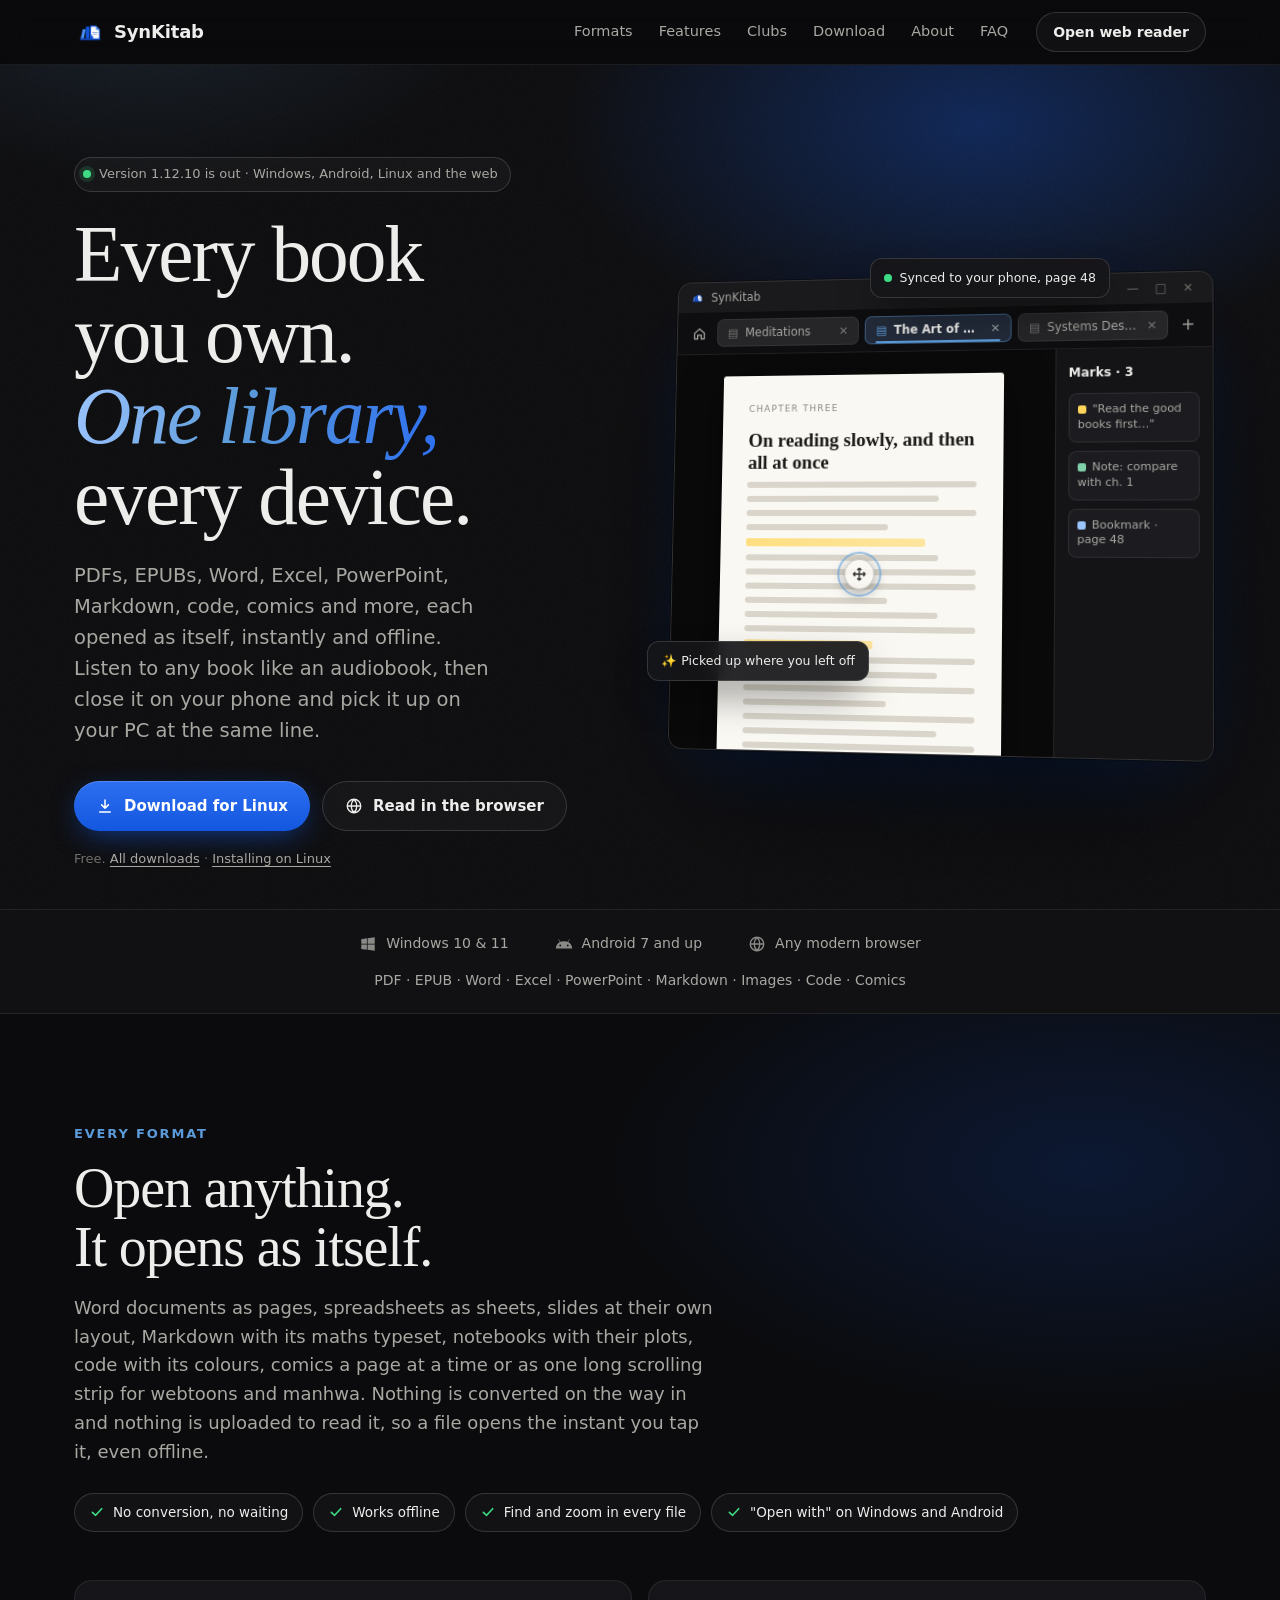
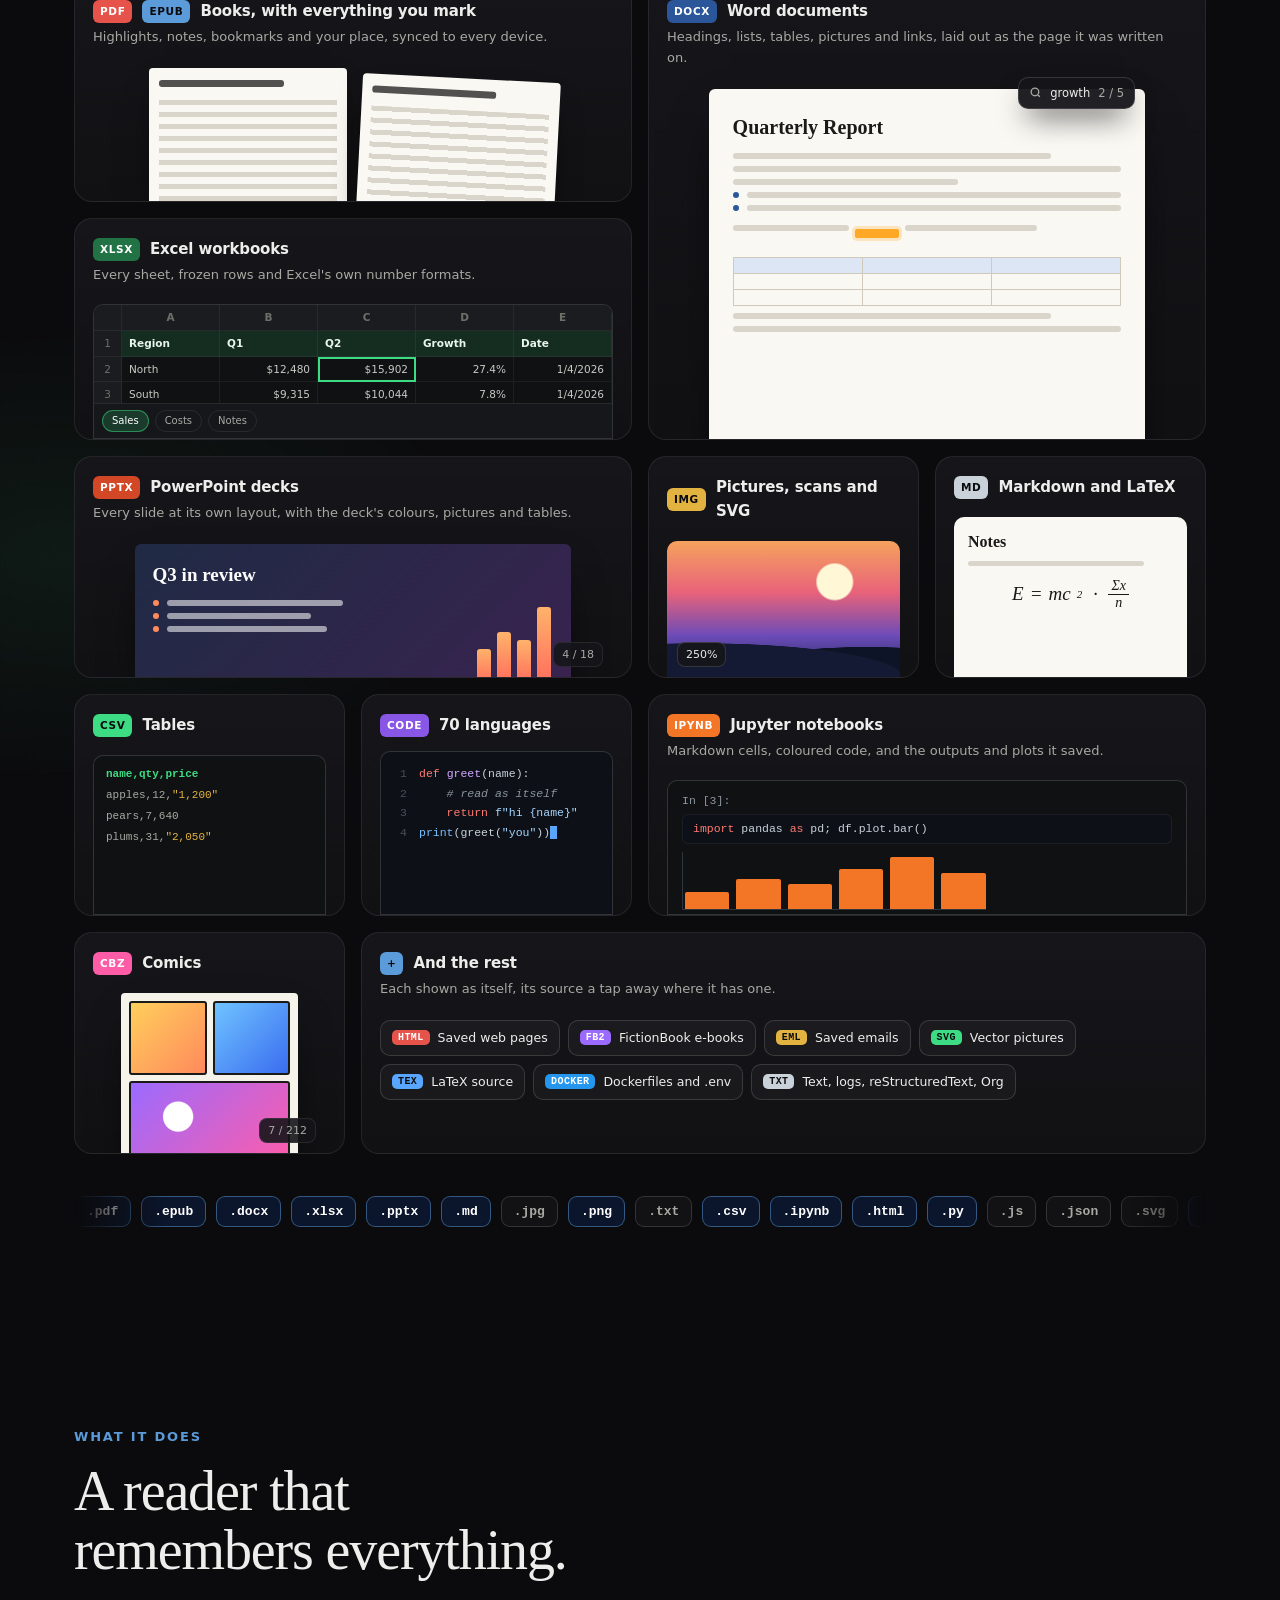
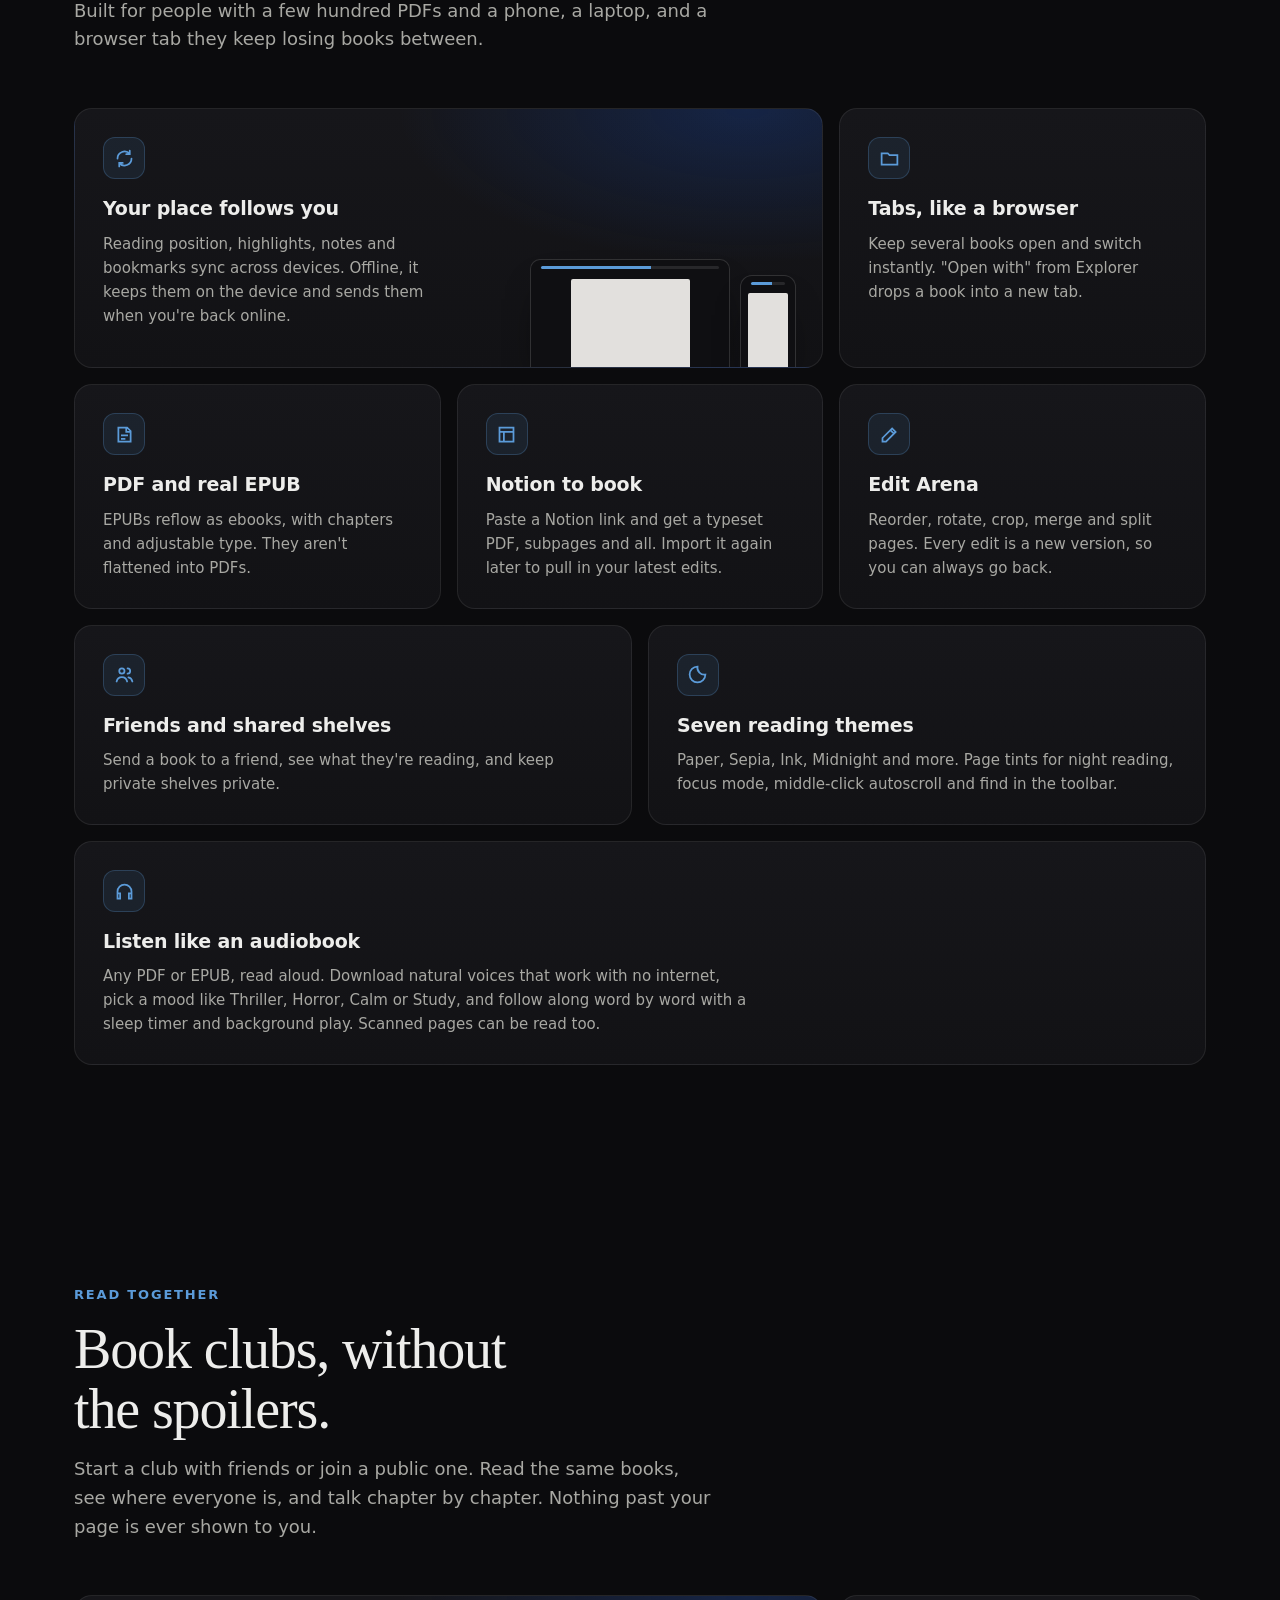
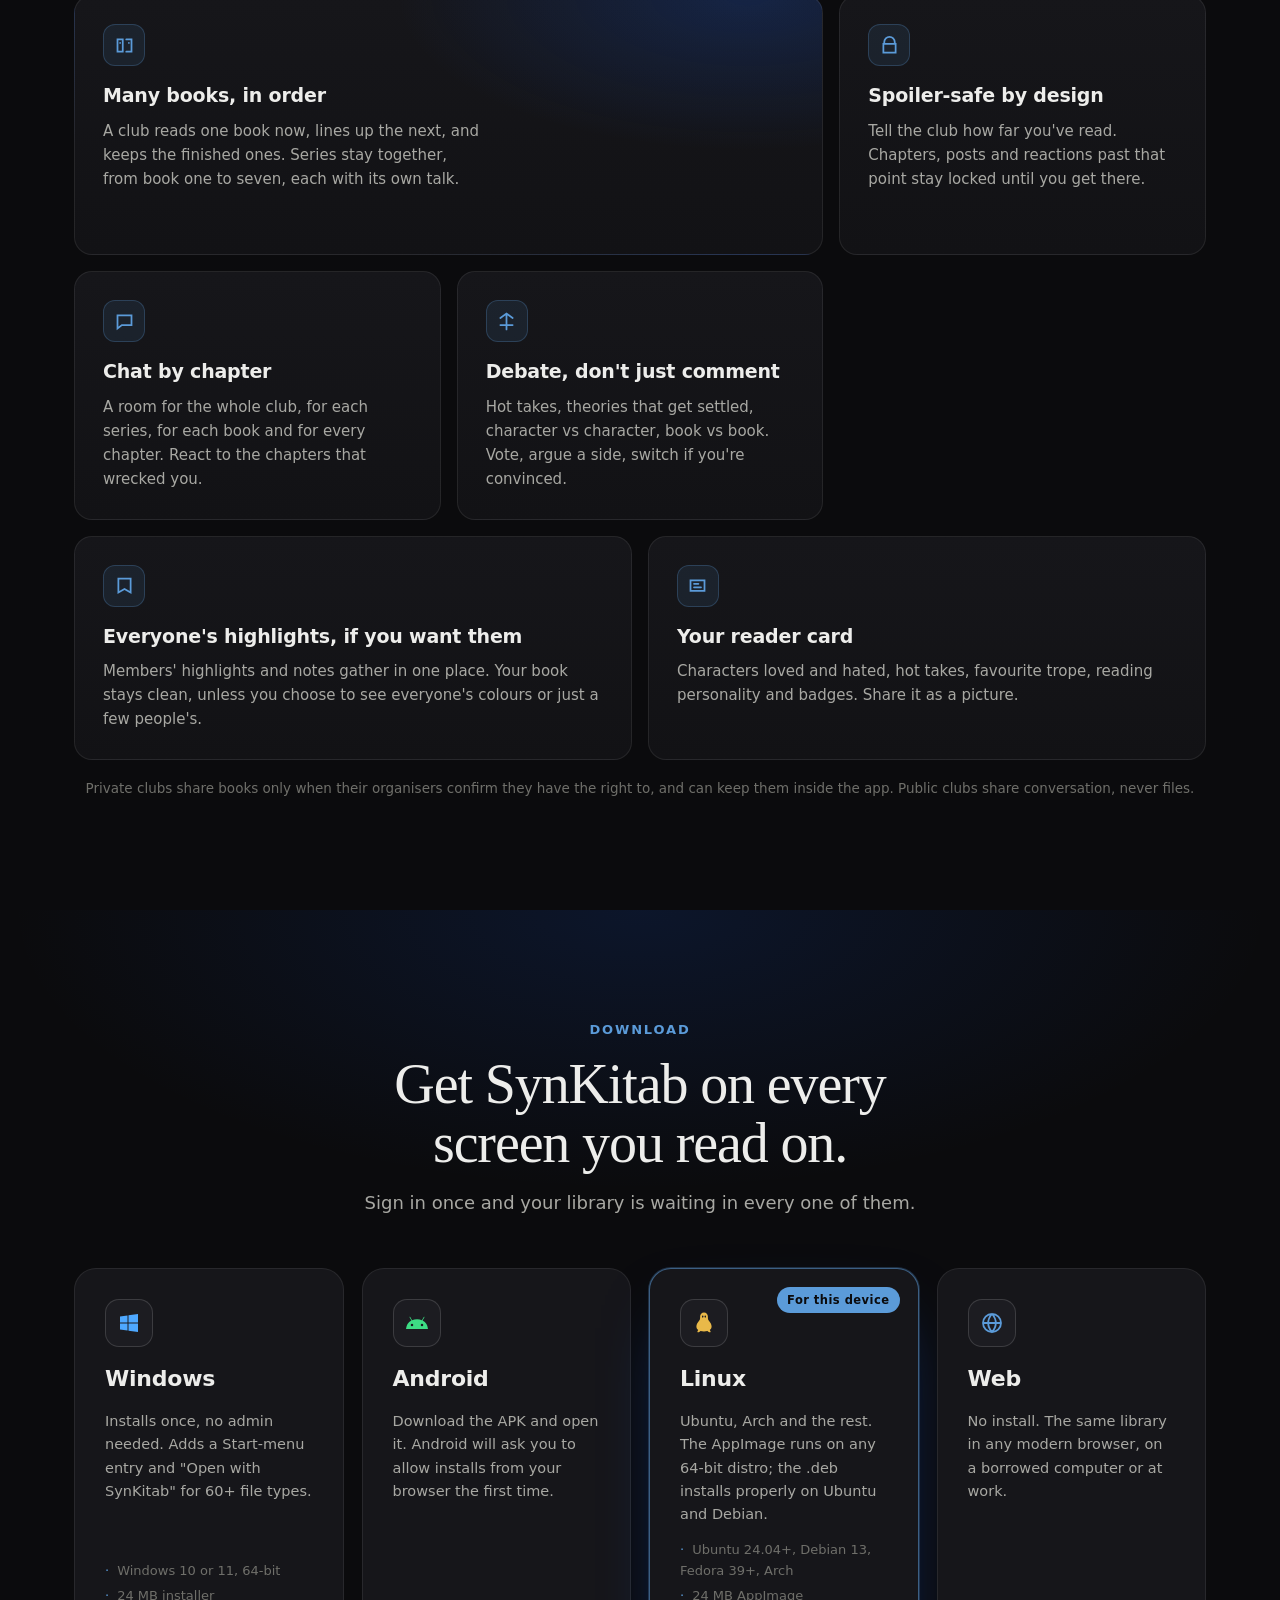
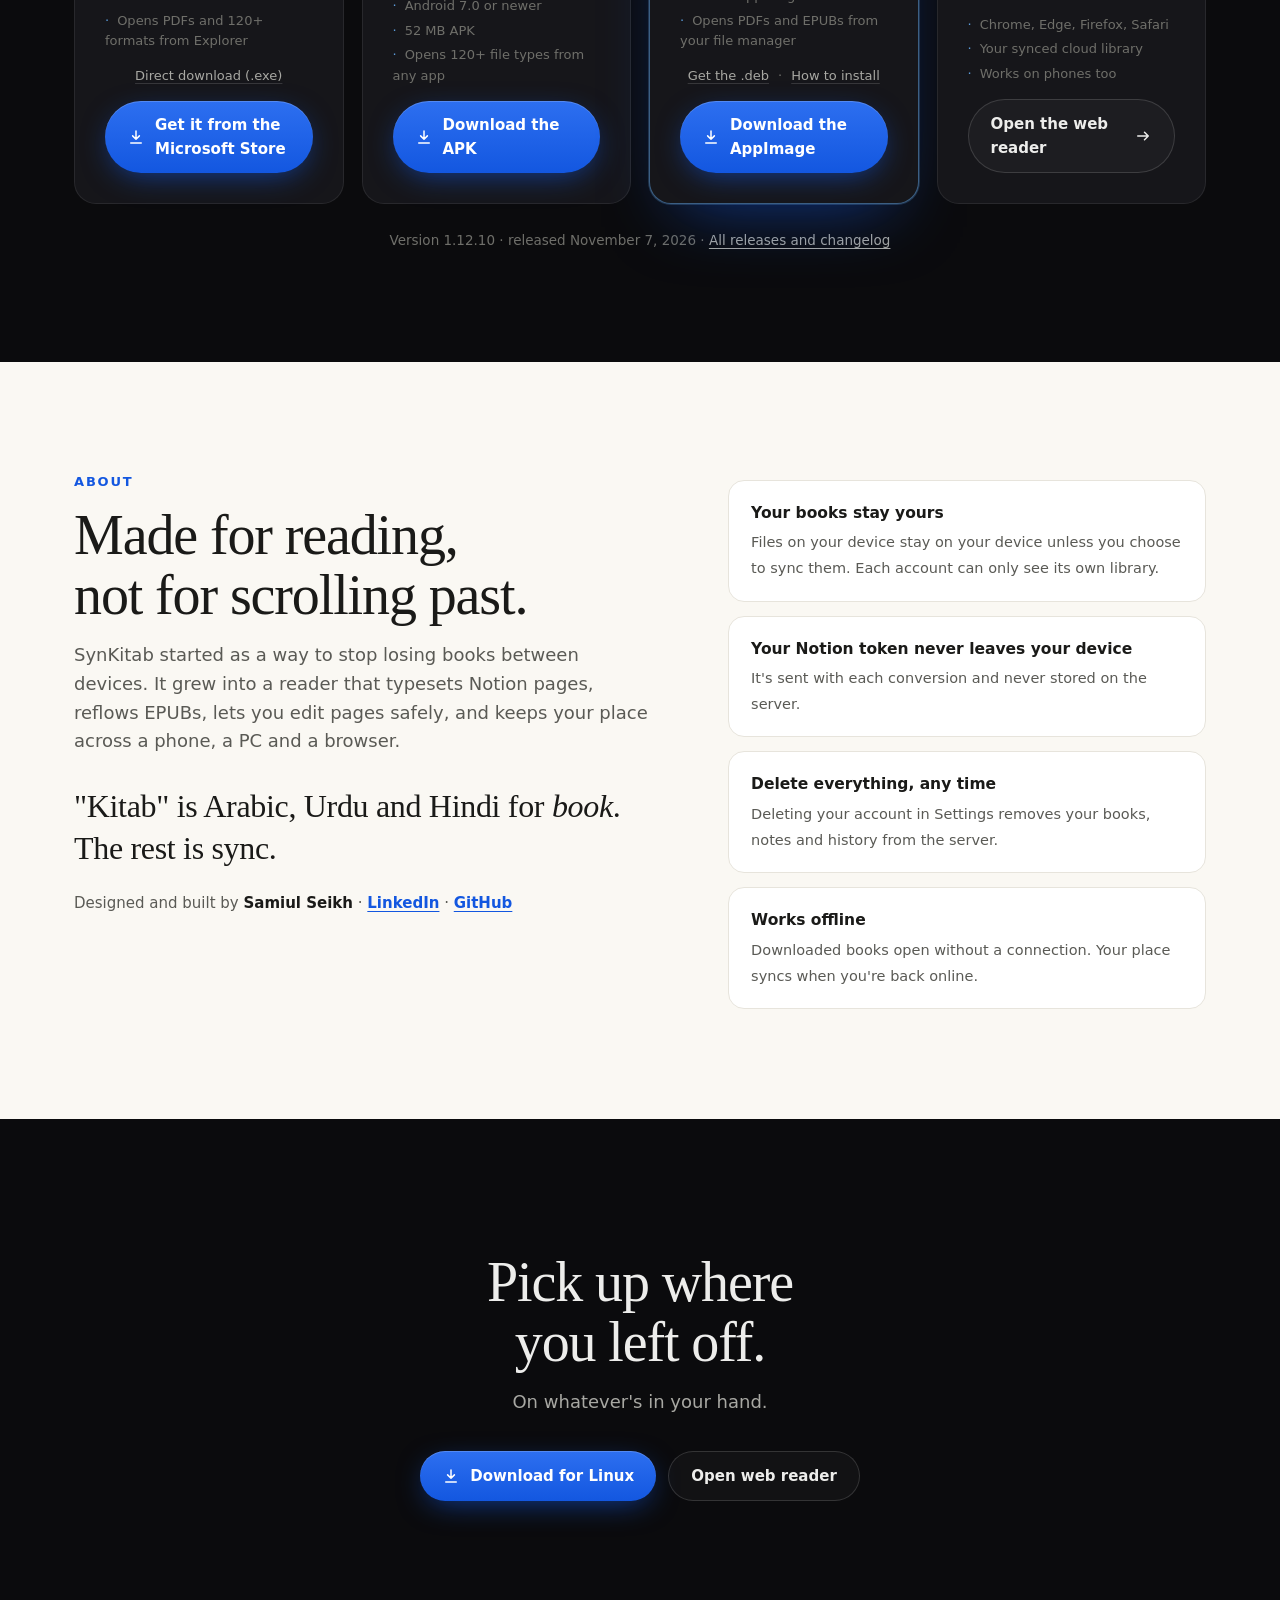
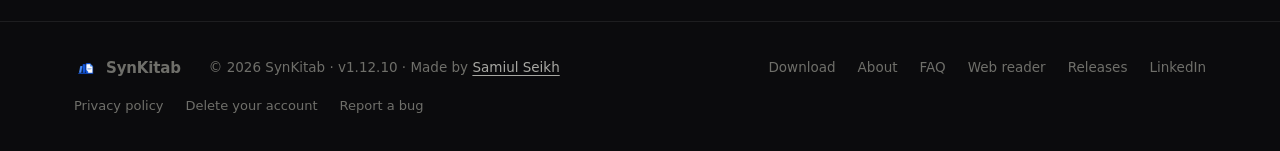
==== index.html @ d8cc3cdd "SynKitab 1.12.10" ====
<!doctype html>
<html lang="en">
<head>
<meta charset="utf-8">
<meta name="viewport" content="width=device-width, initial-scale=1">
<title>SynKitab: your library, typeset and synced</title>
<meta name="description" content="Open PDFs, EPUBs, Word, Excel, PowerPoint, Markdown, notebooks, code, images and comics on Windows, Android, Linux and the web. Every file opens as itself, instantly and offline. Listen to them like an audiobook. Your place, highlights and notes follow you to every device.">
<meta name="theme-color" content="#0b0b0d">
<meta property="og:title" content="SynKitab">
<meta property="og:description" content="Your library, typeset and synced. Windows, Android, Linux and the web.">
<meta property="og:image" content="logo.png">
<link rel="icon" href="logo.png">
<link rel="stylesheet" href="/fonts/fonts.css">
<style>
:root{
  --bg:#0b0b0d; --bg2:#111114; --card:#16161a; --card2:#1c1c21;
  --line:rgba(255,255,255,.08); --line2:rgba(255,255,255,.14);
  --text:#ededeb; --muted:#a8a8a3; --faint:#6f6f6a;
  --accent:#5b9bd9; --brand:#1357e0; --paper:#faf8f3; --ink:#1a1a18;
  --r:18px; --maxw:1180px;
  --serif:"Fraunces",Georgia,serif; --sans:"Inter",system-ui,-apple-system,"Segoe UI",sans-serif;
}
*{box-sizing:border-box;margin:0;padding:0}
html{scroll-behavior:smooth}
body{background:var(--bg);color:var(--text);font-family:var(--sans);line-height:1.6;-webkit-font-smoothing:antialiased;overflow-x:hidden}
a{color:inherit;text-decoration:none}
img{display:block;max-width:100%}
.wrap{max-width:var(--maxw);margin:0 auto;padding:0 24px}
::selection{background:var(--accent);color:#0b0b0d}

/* ---------------------------------------------------------------- nav */
nav{position:sticky;top:0;z-index:50;backdrop-filter:saturate(160%) blur(14px);-webkit-backdrop-filter:saturate(160%) blur(14px);background:rgba(11,11,13,.72);border-bottom:1px solid var(--line)}
nav .wrap{display:flex;align-items:center;gap:28px;height:64px}
.brand{display:flex;align-items:center;gap:10px;font-weight:700;letter-spacing:-.01em;font-size:18px}
.brand img{width:30px;height:30px;border-radius:8px}
.links{display:flex;gap:26px;margin-left:auto;font-size:14.5px;color:var(--muted)}
.links a:hover{color:var(--text)}
.btn{display:inline-flex;align-items:center;gap:10px;border-radius:999px;font-weight:600;font-size:15px;padding:12px 22px;transition:transform .15s ease,background .2s ease,box-shadow .2s ease,border-color .2s}
.btn:hover{transform:translateY(-1px)}
.btn svg{width:18px;height:18px;flex:none}
.btn-primary{background:linear-gradient(180deg,#2d6ff0,var(--brand));color:#fff;box-shadow:0 8px 30px -8px rgba(19,87,224,.7),inset 0 1px 0 rgba(255,255,255,.18)}
.btn-primary:hover{box-shadow:0 12px 40px -8px rgba(19,87,224,.9),inset 0 1px 0 rgba(255,255,255,.22)}
.btn-ghost{border:1px solid var(--line2);color:var(--text);background:rgba(255,255,255,.03)}
.btn-ghost:hover{border-color:rgba(255,255,255,.28);background:rgba(255,255,255,.06)}
.btn-sm{padding:8px 16px;font-size:14px}

/* ---------------------------------------------------------------- hero */
.hero{position:relative;padding:92px 0 40px;overflow:hidden}
.glow{position:absolute;inset:-20% -10% auto;height:760px;pointer-events:none;
  background:radial-gradient(600px 340px at 72% 30%,rgba(19,87,224,.35),transparent 70%),
             radial-gradient(520px 300px at 18% 10%,rgba(91,155,217,.16),transparent 70%)}
.grain{position:absolute;inset:0;pointer-events:none;opacity:.05;background-image:url("data:image/svg+xml,%3Csvg xmlns='http://www.w3.org/2000/svg' width='160' height='160'%3E%3Cfilter id='n'%3E%3CfeTurbulence type='fractalNoise' baseFrequency='.9' numOctaves='3'/%3E%3C/filter%3E%3Crect width='100%25' height='100%25' filter='url(%23n)'/%3E%3C/svg%3E")}
.hero-grid{position:relative;display:grid;grid-template-columns:1.02fr 1fr;gap:56px;align-items:center}
.eyebrow{display:inline-flex;align-items:center;gap:8px;font-size:13px;color:var(--muted);border:1px solid var(--line2);border-radius:999px;padding:6px 12px 6px 8px;background:rgba(255,255,255,.03)}
.eyebrow .dot{width:8px;height:8px;border-radius:50%;background:#3ddc84;box-shadow:0 0 0 4px rgba(61,220,132,.15)}
h1{text-wrap:balance;font-family:var(--serif);font-weight:400;font-size:clamp(44px,6.2vw,84px);line-height:1.02;letter-spacing:-.025em;margin:22px 0 22px}
h1 em{font-style:italic;background:linear-gradient(100deg,#9cc4ff 0%,var(--accent) 45%,#2d6ff0 100%);-webkit-background-clip:text;background-clip:text;color:transparent}
.lede{font-size:clamp(17px,1.6vw,19.5px);color:var(--muted);max-width:34ch}
.ctas{display:flex;flex-wrap:wrap;gap:12px;margin-top:34px}
.meta{margin-top:18px;font-size:13px;color:var(--faint)}
.meta a{color:var(--muted);text-decoration:underline;text-underline-offset:3px}

/* ---------------------------------------------------------- app mockup */
.stage{position:relative;perspective:1600px}
.window{position:relative;border-radius:14px;background:#121214;border:1px solid var(--line2);
  box-shadow:0 50px 120px -30px rgba(0,0,0,.9),0 0 0 1px rgba(0,0,0,.4),0 30px 80px -40px rgba(19,87,224,.55);
  transform:rotateY(-9deg) rotateX(4deg);transform-origin:left center;overflow:hidden;animation:float 9s ease-in-out infinite}
@keyframes float{0%,100%{transform:rotateY(-9deg) rotateX(4deg) translateY(0)}50%{transform:rotateY(-7deg) rotateX(3deg) translateY(-8px)}}
.titlebar{display:flex;align-items:center;gap:8px;height:30px;padding:0 12px;background:#1a1a1d;font-size:11.5px;color:var(--muted)}
.titlebar img{width:14px;height:14px;border-radius:3px}
.titlebar .ctl{margin-left:auto;display:flex;gap:14px;color:var(--faint);letter-spacing:6px}
.tabs{display:flex;align-items:center;gap:6px;padding:7px 10px;background:#0e0e10;border-bottom:1px solid var(--line)}
.tabs .home{width:26px;height:26px;display:grid;place-items:center;color:var(--muted)}
.tab{display:flex;align-items:center;gap:7px;height:28px;padding:0 10px;min-width:0;width:150px;border-radius:7px;background:#262629;border:1px solid rgba(255,255,255,.07);font-size:11.5px;color:var(--muted);white-space:nowrap}
.tab span{overflow:hidden;text-overflow:ellipsis;flex:1}
.tab.on{position:relative;background:#232b3a;border-color:rgba(91,155,217,.45);color:var(--text);font-weight:600}
.tab.on::after{content:"";position:absolute;left:10px;right:10px;bottom:0;height:2px;border-radius:1px;background:var(--accent)}
.tab i{font-style:normal;opacity:.6}
.tabs .plus{color:var(--muted);font-size:16px;padding:0 6px}
.view{position:relative;display:grid;grid-template-columns:1fr 150px;height:392px;background:#0a0a0b}
.page-wrap{position:relative;overflow:hidden;display:flex;justify-content:center;padding-top:22px}
.page{width:74%;background:var(--paper);color:var(--ink);border-radius:3px;padding:26px 26px 0;height:600px;
  box-shadow:0 10px 40px rgba(0,0,0,.5);animation:scroll 14s linear infinite}
@keyframes scroll{0%{transform:translateY(0)}100%{transform:translateY(-230px)}}
.page h4{font-family:var(--serif);font-weight:600;font-size:19px;line-height:1.15;margin-bottom:6px}
.page .by{font-size:9px;letter-spacing:.14em;text-transform:uppercase;color:#8a877e;margin-bottom:14px}
.l{height:6px;border-radius:3px;background:#d9d5ca;margin:8px 0}
.l.s{width:62%}.l.m{width:84%}
.hl{background:linear-gradient(90deg,rgba(255,214,90,.75),rgba(255,214,90,.55));height:8px;border-radius:2px;margin:8px 0;width:78%}
.anchor{position:absolute;left:46%;top:52%;width:30px;height:30px;border-radius:50%;background:rgba(250,248,243,.9);border:1px solid rgba(0,0,0,.2);display:grid;place-items:center;box-shadow:0 4px 14px rgba(0,0,0,.35)}
.anchor::before{content:"";position:absolute;inset:-8px;border-radius:50%;border:2px solid rgba(91,155,217,.6);animation:ping 2.2s ease-out infinite}
@keyframes ping{0%{transform:scale(.7);opacity:1}100%{transform:scale(1.5);opacity:0}}
.anchor svg{width:16px;height:16px;color:#333}
.marks{border-left:1px solid var(--line);background:#141417;padding:14px 12px;font-size:11px}
.marks b{display:block;font-size:12px;margin-bottom:10px}
.mark{border-radius:8px;background:#1c1c20;border:1px solid var(--line);padding:8px;margin-bottom:8px;color:var(--muted);line-height:1.35}
.mark .sw{display:inline-block;width:8px;height:8px;border-radius:2px;margin-right:6px;vertical-align:middle}
.chip{position:absolute;display:flex;align-items:center;gap:8px;font-size:12.5px;font-weight:500;padding:9px 13px;border-radius:12px;background:rgba(22,22,26,.92);border:1px solid var(--line2);box-shadow:0 18px 40px -12px rgba(0,0,0,.8);backdrop-filter:blur(8px)}
.chip.a{right:96px;top:-22px;animation:bob 6s ease-in-out infinite}
.chip.b{left:-26px;bottom:14%;animation:bob 7s ease-in-out infinite reverse}
.chip .g{width:8px;height:8px;border-radius:50%;background:#3ddc84}
@keyframes bob{0%,100%{transform:translateY(0)}50%{transform:translateY(-10px)}}

/* ---------------------------------------------------------- platforms */
.strip{border-top:1px solid var(--line);border-bottom:1px solid var(--line);background:var(--bg2)}
.strip .wrap{display:flex;flex-wrap:wrap;justify-content:center;gap:14px 46px;padding:22px 24px;color:var(--muted);font-size:14px}
.strip span{display:flex;align-items:center;gap:9px}
.strip svg{width:18px;height:18px;opacity:.8}

/* ---------------------------------------------------------- sections */
section{padding:110px 0;scroll-margin-top:64px}
.kicker{font-size:13px;letter-spacing:.14em;text-transform:uppercase;color:var(--accent);font-weight:600}
h2{text-wrap:balance;font-family:var(--serif);font-weight:400;font-size:clamp(34px,4.4vw,56px);line-height:1.06;letter-spacing:-.02em;margin:14px 0 16px;max-width:18ch}
.sub{color:var(--muted);font-size:18px;max-width:56ch}

/* bento */
.bento{display:grid;grid-template-columns:repeat(6,1fr);gap:16px;margin-top:54px}
.cell{position:relative;overflow:hidden;border-radius:var(--r);background:linear-gradient(180deg,var(--card),#121215);border:1px solid var(--line);padding:28px;transition:border-color .25s,transform .25s}
.cell:hover{border-color:var(--line2);transform:translateY(-2px)}
.cell h3{font-size:19px;font-weight:600;letter-spacing:-.01em;margin:14px 0 8px}
.cell p{color:var(--muted);font-size:15px}
.ic{width:42px;height:42px;border-radius:12px;display:grid;place-items:center;background:rgba(91,155,217,.1);border:1px solid rgba(91,155,217,.25);color:var(--accent)}
.ic svg{width:21px;height:21px}
.c4{grid-column:span 4}.c2{grid-column:span 2}.c3{grid-column:span 3}.c6{grid-column:span 6}
.cell.feature{min-height:260px;background:radial-gradient(500px 220px at 90% 0%,rgba(19,87,224,.22),transparent 70%),linear-gradient(180deg,var(--card),#121215)}
.devices{position:absolute;right:26px;bottom:-12px;display:flex;align-items:flex-end;gap:10px}
.dv{border:1px solid var(--line2);background:#0f0f12;border-radius:10px;box-shadow:0 20px 40px -20px #000}
.dv.pc{width:200px;height:120px}.dv.ph{width:56px;height:104px;border-radius:12px}
.dv .pg{margin:10px auto 0;width:60%;height:78%;background:var(--paper);border-radius:2px;opacity:.9}
.dv.ph .pg{width:74%;height:80%;margin-top:8px}
.dv .bar{height:3px;margin:6px 10px 0;border-radius:2px;background:linear-gradient(90deg,var(--accent) 62%,rgba(255,255,255,.1) 62%)}

/* downloads */
#download{background:radial-gradient(900px 400px at 50% 0%,rgba(19,87,224,.14),transparent 70%)}
.dl{display:grid;grid-template-columns:repeat(4,1fr);gap:18px;margin-top:50px}
/* Four cards need the full width; below it they pair up before stacking
   (the 980px rule further down). */
@media (max-width:1140px){.dl{grid-template-columns:repeat(2,1fr)}}
.card{position:relative;border-radius:22px;padding:30px;background:var(--card);border:1px solid var(--line);display:flex;flex-direction:column;gap:14px;transition:border-color .25s,box-shadow .25s,transform .25s}
.card:hover{transform:translateY(-3px);border-color:var(--line2)}
.card.you{border-color:rgba(91,155,217,.55);box-shadow:0 0 0 1px rgba(91,155,217,.25),0 30px 70px -30px rgba(19,87,224,.6)}
.card .badge{position:absolute;top:18px;right:18px;font-size:11.5px;font-weight:600;letter-spacing:.04em;color:#0b0b0d;background:var(--accent);padding:4px 10px;border-radius:999px;display:none}
.card.you .badge{display:block}
.card .os{width:48px;height:48px;border-radius:14px;display:grid;place-items:center;background:var(--card2);border:1px solid var(--line2)}
.card .os svg{width:24px;height:24px}
.card h3{font-size:22px;font-weight:600;letter-spacing:-.01em}
.card p{color:var(--muted);font-size:14.5px;flex:1}
.card ul{list-style:none;color:var(--faint);font-size:13px;display:grid;gap:4px}
.card ul li::before{content:"·";margin-right:8px;color:var(--accent)}
.card .btn{justify-content:center}
/* The Linux card needs two more doors than the others -- the .deb, and the
   per-distro commands that do not belong on a download card (/linux.html has
   the room). They sit ABOVE the button on purpose: anything below it pushes
   the blue button off the line the other three buttons sit on. */
.card .alts{display:flex;align-items:center;justify-content:center;gap:9px;font-size:13px;color:var(--muted);flex:none;margin-top:auto}
.card .alts a{text-decoration:underline;text-underline-offset:3px;text-decoration-color:var(--line2);transition:color .2s}
.card .alts a:hover{color:var(--accent)}
.card .alts span{color:var(--faint)}
.upgrade{font-size:13.5px;color:var(--muted);border-left:3px solid var(--accent);padding:4px 0 4px 10px;margin:10px 0}
.fine{margin-top:26px;text-align:center;color:var(--faint);font-size:13.5px}
.fine a{color:var(--muted);text-decoration:underline;text-underline-offset:3px}

/* about */
#about{background:var(--paper);color:var(--ink)}
#about .kicker{color:var(--brand)}
#about .sub{color:#5a5a55}
.about-grid{display:grid;grid-template-columns:1.1fr .9fr;gap:70px;align-items:start}
.quote{font-family:var(--serif);font-size:clamp(24px,2.6vw,32px);line-height:1.3;letter-spacing:-.01em;margin-top:30px}
.facts{display:grid;gap:14px;margin-top:8px}
.fact{border-radius:16px;background:#fff;border:1px solid #e7e4dc;padding:20px 22px}
.fact b{display:block;font-size:15.5px;margin-bottom:4px}
.fact span{color:#5a5a55;font-size:14.5px}

/* final cta */
.final{text-align:center;padding:120px 0}
.final h2{margin-left:auto;margin-right:auto}
.final .ctas{justify-content:center}

footer{border-top:1px solid var(--line);padding:34px 0;color:var(--faint);font-size:13.5px}
footer .wrap{display:flex;flex-wrap:wrap;gap:16px 28px;align-items:center}
footer .sp{margin-left:auto;display:flex;flex-wrap:wrap;gap:10px 22px}
footer a:hover{color:var(--text)}
footer .legal{flex-basis:100%;display:flex;flex-wrap:wrap;gap:10px 22px;font-size:13px}

/* ------------------------------------------------------------ formats */
#formats{position:relative;overflow:hidden;padding-bottom:90px}
#formats::before{content:"";position:absolute;inset:0;pointer-events:none;
  background:radial-gradient(700px 360px at 85% 8%,rgba(19,87,224,.18),transparent 70%),
             radial-gradient(600px 320px at 5% 60%,rgba(61,220,132,.07),transparent 70%)}
.proof{display:flex;flex-wrap:wrap;gap:10px;margin-top:26px}
.proof span{display:inline-flex;align-items:center;gap:8px;font-size:13.5px;color:var(--text);border:1px solid var(--line2);border-radius:999px;padding:8px 14px;background:rgba(255,255,255,.03)}
.proof svg{width:16px;height:16px;color:#3ddc84}
.fgrid{position:relative;display:grid;grid-template-columns:repeat(4,minmax(0,1fr));grid-auto-rows:222px;gap:16px;margin-top:48px}
.ft{position:relative;overflow:hidden;border-radius:var(--r);border:1px solid var(--line);background:linear-gradient(180deg,var(--card),#111114);padding:18px 18px 0;display:flex;flex-direction:column;transition:border-color .3s,transform .3s,box-shadow .3s}
.ft:hover{transform:translateY(-3px);border-color:var(--line2);box-shadow:0 30px 60px -30px rgba(0,0,0,.9)}
.ft .tag{display:flex;align-items:center;gap:10px;font-weight:600;font-size:15px;letter-spacing:-.01em}
.ft .tag i{font-style:normal;font-size:10.5px;font-weight:700;letter-spacing:.06em;padding:3px 7px;border-radius:6px;color:#0b0b0d}
.ft .say{color:var(--muted);font-size:13px;margin-top:4px}
.ft .vis{flex:1;position:relative;margin-top:14px}
.w2{grid-column:span 2}.w3{grid-column:span 3}.h2{grid-row:span 2}

/* word */
.doc{position:absolute;left:8%;right:8%;top:6px;bottom:-30px;background:var(--paper);border-radius:6px 6px 0 0;padding:22px 24px;box-shadow:0 20px 50px -20px #000;transform:translateY(0);animation:rise 10s ease-in-out infinite}
@keyframes rise{0%,100%{transform:translateY(0)}50%{transform:translateY(-12px)}}
.doc b{display:block;font-family:var(--serif);font-weight:600;color:var(--ink);font-size:20px;margin-bottom:10px}
.doc .ln{height:6px;border-radius:3px;background:#d9d5ca;margin:7px 0}
.doc .ln.s{width:58%}.doc .ln.m{width:82%}
.doc .bl{display:flex;gap:8px;align-items:center;margin:7px 0}
.doc .bl::before{content:"";width:6px;height:6px;border-radius:50%;background:#2b579a;flex:none}
.doc .bl .ln{flex:1;margin:0}
.doc table{width:100%;border-collapse:collapse;margin-top:12px}
.doc td{border:1px solid #cfcabd;height:16px}
.doc tr:first-child td{background:#dde6f4}
.doc .hit{display:inline-block;height:9px;width:44px;border-radius:2px;background:#ffa726;box-shadow:0 0 0 3px rgba(255,167,38,.25);vertical-align:middle;animation:blink 2.4s ease-in-out infinite}
@keyframes blink{0%,100%{opacity:1}50%{opacity:.45}}
.findpill{position:absolute;right:10%;top:-6px;z-index:2;display:flex;gap:8px;align-items:center;font-size:11.5px;background:rgba(22,22,26,.95);border:1px solid var(--line2);border-radius:10px;padding:6px 10px;box-shadow:0 14px 30px -10px #000}
.findpill svg{width:13px;height:13px;color:var(--muted)}
.findpill em{font-style:normal;color:var(--muted)}

/* excel */
.xl{position:absolute;inset:4px 0 0;border-radius:10px 10px 0 0;overflow:hidden;border:1px solid var(--line2);background:#101113}
.xl .row{display:grid;grid-template-columns:28px repeat(5,1fr);font-size:10.5px;color:#c9c9c4}
.xl .row>span{border-right:1px solid rgba(255,255,255,.06);border-bottom:1px solid rgba(255,255,255,.06);padding:4px 7px;white-space:nowrap;overflow:hidden}
.xl .row.hd>span{background:#1b1c20;color:var(--faint);text-align:center;font-weight:600}
.xl .row>span:first-child{background:#1b1c20;color:var(--faint);text-align:center}
.xl .row.th>span:not(:first-child){background:rgba(33,115,70,.28);color:#e8f5ec;font-weight:600}
.xl .n{text-align:right;font-variant-numeric:tabular-nums}
.xl .sel{outline:2px solid #3ddc84;outline-offset:-2px;animation:selpulse 3s ease-in-out infinite}
@keyframes selpulse{0%,100%{box-shadow:inset 0 0 0 0 rgba(61,220,132,.0)}50%{box-shadow:inset 0 0 18px 0 rgba(61,220,132,.35)}}
.xl .sheets{position:absolute;left:0;right:0;bottom:0;display:flex;gap:6px;padding:6px 8px;background:#16171a;border-top:1px solid var(--line);font-size:10px}
.xl .sheets span{padding:2px 9px;border-radius:999px;color:var(--muted);border:1px solid var(--line)}
.xl .sheets span.on{background:rgba(33,115,70,.4);color:#fff;border-color:rgba(61,220,132,.5)}

/* code */
.code{position:absolute;inset:0 0 0;border-radius:10px 10px 0 0;background:#0d1117;border:1px solid var(--line2);padding:12px 12px 0 0;font:11.5px/1.7 ui-monospace,"Cascadia Code",Consolas,monospace;color:#c9d1d9;overflow:hidden}
.code div{white-space:pre}
.code u{text-decoration:none;display:inline-block;width:26px;text-align:right;margin-right:12px;color:#484f58}
.k{color:#ff7b72}.s{color:#a5d6ff}.f{color:#d2a8ff}.c{color:#8b949e;font-style:italic}.nm{color:#79c0ff}
.code .cursor{display:inline-block;width:7px;height:13px;background:#58a6ff;vertical-align:middle;animation:blink 1.1s steps(1) infinite}

/* comic */
.comic{position:absolute;left:12%;right:12%;top:4px;bottom:-24px;display:grid;grid-template-columns:1fr 1fr;grid-template-rows:1fr 1.2fr;gap:6px;padding:8px;background:#f6f3ea;border-radius:4px;box-shadow:0 20px 50px -20px #000;animation:turn 8s ease-in-out infinite;transform-origin:left center}
@keyframes turn{0%,70%,100%{transform:perspective(600px) rotateY(0)}80%{transform:perspective(600px) rotateY(-18deg)}}
.comic span{border-radius:3px;border:2px solid #1a1a18}
.comic span:nth-child(1){background:linear-gradient(135deg,#ffcf5c,#ff8a5c)}
.comic span:nth-child(2){background:linear-gradient(135deg,#6fc3ff,#3a6df0)}
.comic span:nth-child(3){grid-column:span 2;background:radial-gradient(circle at 30% 40%,#fff 0 12%,transparent 13%),linear-gradient(135deg,#9b6bff,#ff5ca8)}
.pageno{position:absolute;right:10px;bottom:10px;font-size:11px;color:var(--muted);background:rgba(22,22,26,.9);border:1px solid var(--line);border-radius:8px;padding:3px 8px}

/* image */
.photo{position:absolute;left:0;right:0;top:4px;bottom:0;border-radius:10px 10px 0 0;overflow:hidden;background:
  radial-gradient(circle at 72% 30%,#fff7d6 0 9%,transparent 10%),
  linear-gradient(180deg,#f5a25d 0%,#e8627a 38%,#6b4bb8 70%,#1d2a55 100%)}
.photo::after{content:"";position:absolute;left:-10%;right:-10%;bottom:0;height:46%;background:
  radial-gradient(120% 90% at 20% 100%,#141a33 60%,transparent 61%),
  radial-gradient(90% 80% at 80% 100%,#0e1428 60%,transparent 61%)}
.zoomchip{position:absolute;left:10px;bottom:10px;z-index:2;font-size:11px;background:rgba(22,22,26,.9);border:1px solid var(--line2);border-radius:8px;padding:3px 8px;color:var(--text)}

/* csv / pdf */
.csv{position:absolute;inset:4px 0 0;font:11px/1.9 ui-monospace,Consolas,monospace;color:var(--muted);padding:8px 12px;border-radius:10px 10px 0 0;background:#101113;border:1px solid var(--line2)}
.csv b{color:#3ddc84;font-weight:600}
.csv .q{color:#e3b341}
.duo{position:absolute;inset:6px 0 -20px;display:flex;justify-content:center;gap:12px}
.duo span{width:38%;border-radius:4px;background:var(--paper);box-shadow:0 16px 36px -16px #000;position:relative;padding:12px 10px}
.duo span::before{content:"";display:block;height:7px;width:70%;border-radius:3px;background:#1a1a18;opacity:.75;margin-bottom:8px}
.duo span::after{content:"";position:absolute;left:10px;right:10px;top:32px;bottom:14px;background:repeating-linear-gradient(180deg,#d9d5ca 0 5px,transparent 5px 12px)}
.duo span:last-child{transform:translateY(10px) rotate(3deg)}

/* slides */
.slide{position:absolute;left:8%;right:8%;top:6px;bottom:-26px;border-radius:6px 6px 0 0;padding:16px 18px;color:#fff;overflow:hidden;background:linear-gradient(135deg,#1f2a44 0%,#3a2350 100%);box-shadow:0 20px 50px -20px #000;animation:rise 10s ease-in-out infinite}
.slide b{display:block;font-family:var(--serif);font-weight:600;font-size:19px;margin-bottom:10px}
.slide .bu{display:flex;gap:8px;align-items:center;margin:7px 0}
.slide .bu::before{content:"";width:6px;height:6px;border-radius:50%;background:#ff8a5c;flex:none}
.slide .bu i{display:block;height:6px;border-radius:3px;background:rgba(255,255,255,.55)}
.slide .bars{position:absolute;right:20px;top:46px;bottom:18px;display:flex;gap:6px;align-items:flex-end}
.slide .bars span{width:14px;border-radius:3px 3px 0 0;background:linear-gradient(180deg,#ffb36b,#ff6b5c)}
.slide .bars span:nth-child(1){height:38%}.slide .bars span:nth-child(2){height:56%}.slide .bars span:nth-child(3){height:47%}.slide .bars span:nth-child(4){height:82%}

/* markdown + LaTeX */
.mdv{position:absolute;inset:4px 0 0;border-radius:10px 10px 0 0;background:var(--paper);padding:12px 14px;color:var(--ink);overflow:hidden}
.mdv b{display:block;font-family:var(--serif);font-weight:600;font-size:16px;margin-bottom:6px}
.mdv .ln{height:5px;border-radius:3px;background:#d9d5ca;margin:6px 0;width:86%}
.eq{display:flex;align-items:center;justify-content:center;gap:6px;margin-top:12px;font-family:var(--serif);font-style:italic;font-size:19px}
.eq .fr{display:inline-flex;flex-direction:column;align-items:center;font-size:14px;line-height:1.15}
.eq .fr span:first-child{border-bottom:1.5px solid var(--ink);padding:0 3px}
.eq sup{font-size:11px}

/* notebook */
.nb{position:absolute;inset:4px 0 0;border-radius:10px 10px 0 0;background:#101113;border:1px solid var(--line2);padding:10px 14px;font:11.5px/1.7 ui-monospace,"Cascadia Code",Consolas,monospace;color:#c9d1d9;overflow:hidden}
.nb em{font-style:normal;color:#8b949e;margin-right:10px}
.nb .cell{display:block;background:#0d1117;border:1px solid rgba(255,255,255,.06);border-radius:6px;padding:4px 10px;margin:4px 0 8px}
.nb .plot{display:flex;gap:7px;align-items:flex-end;height:58px;padding-left:2px;border-left:1px solid #30363d;border-bottom:1px solid #30363d;width:62%}
.nb .plot span{flex:1;border-radius:2px 2px 0 0;background:#f37626}
.nb .plot span:nth-child(1){height:30%}.nb .plot span:nth-child(2){height:52%}.nb .plot span:nth-child(3){height:44%}.nb .plot span:nth-child(4){height:70%}.nb .plot span:nth-child(5){height:91%}.nb .plot span:nth-child(6){height:64%}

/* the rest */
.more{position:absolute;inset:6px 0 0;display:flex;flex-wrap:wrap;align-content:flex-start;gap:8px}
.more span{display:inline-flex;align-items:center;gap:8px;font-size:12.5px;color:var(--text);border:1px solid var(--line2);border-radius:10px;padding:7px 11px;background:rgba(255,255,255,.03)}
.more span i{font-style:normal;font:700 10px ui-monospace,Consolas,monospace;letter-spacing:.04em;padding:2px 6px;border-radius:5px;color:#0b0b0d}

/* extension ribbon */
.ribbon{position:relative;margin-top:42px;overflow:hidden;mask-image:linear-gradient(90deg,transparent,#000 8%,#000 92%,transparent);-webkit-mask-image:linear-gradient(90deg,transparent,#000 8%,#000 92%,transparent)}
.ribbon .track{display:flex;gap:10px;width:max-content;animation:marquee 140s linear infinite}
.ribbon:hover .track{animation-play-state:paused}
@keyframes marquee{from{transform:translateX(0)}to{transform:translateX(-50%)}}
.ribbon span{font:600 13px ui-monospace,Consolas,monospace;padding:7px 12px;border-radius:9px;border:1px solid var(--line2);background:rgba(255,255,255,.03);color:var(--muted);white-space:nowrap}
.ribbon span.hot{color:#fff;border-color:rgba(91,155,217,.5);background:rgba(19,87,224,.14)}

@media (max-width:980px){
  .fgrid{grid-template-columns:repeat(2,minmax(0,1fr))}
  .w3{grid-column:span 1}
}
@media (max-width:560px){
  .fgrid{grid-template-columns:minmax(0,1fr);grid-auto-rows:200px}
  .w2,.w3{grid-column:span 1}.h2{grid-row:span 2}
  /* Narrow tiles wrap their captions: room for the chips and the plot. */
  .w3{grid-row:span 2}
  .nb .cell{margin:2px 0 4px}.nb .plot{height:34px}
}

/* reveal */
.rv{opacity:0;transform:translateY(18px);transition:opacity .8s ease,transform .8s cubic-bezier(.2,.7,.2,1)}
.rv.in{opacity:1;transform:none}
@media (prefers-reduced-motion:reduce){*{animation:none!important;transition:none!important}.rv{opacity:1;transform:none}}

/* responsive */
/* A grid item will not shrink below its content by default, so one wide child
   -- the app window in the hero -- stretched the whole column past a phone's
   screen, and overflow-x on body cut the headline and buttons off at the
   right. minmax(0,1fr) and min-width:0 let every column fit its screen. */
.hero-grid>*,.about-grid>*,.dl>*{min-width:0}
.window{max-width:100%}
.eyebrow{max-width:100%}
@media (max-width:980px){
  .hero-grid,.about-grid{grid-template-columns:minmax(0,1fr)}
  .hero{padding-top:64px}
  .window{transform:none;animation:none}
  .chip.b{left:6px}.chip.a{right:6px}
  .dl{grid-template-columns:1fr}
  .c4,.c2,.c3{grid-column:span 6}
  .links{display:none}
  .view{grid-template-columns:1fr}.marks{display:none}
}
@media (max-width:520px){
  .wrap{padding:0 16px}
  section{padding:80px 0}
  .ctas .btn{width:100%;justify-content:center}
  .devices{display:none}
  .tab{width:110px}
}
</style>
</head>
<body>

<svg width="0" height="0" style="position:absolute">
  <symbol id="win" viewBox="0 0 24 24"><path fill="currentColor" d="M3 5.5 10.5 4.4v7.1H3V5.5Zm8.5-1.3L21 3v8.5h-9.5V4.2ZM3 12.5h7.5v7.1L3 18.5v-6Zm8.5 0H21V21l-9.5-1.3v-7.2Z"/></symbol>
  <symbol id="droid" viewBox="0 0 24 24"><path fill="currentColor" d="M17.6 9.48l1.84-3.18a.38.38 0 0 0-.66-.38l-1.87 3.23A11.4 11.4 0 0 0 12 8.2c-1.77 0-3.43.37-4.91.95L5.22 5.92a.38.38 0 0 0-.66.38l1.84 3.18A10.6 10.6 0 0 0 1 18h22a10.6 10.6 0 0 0-5.4-8.52ZM7 15.25a1.25 1.25 0 1 1 0-2.5 1.25 1.25 0 0 1 0 2.5Zm10 0a1.25 1.25 0 1 1 0-2.5 1.25 1.25 0 0 1 0 2.5Z"/></symbol>
  <symbol id="linux" viewBox="0 0 24 24"><path fill="currentColor" d="M8.7 18.9c.3.9-.7 1.8-2 2.3-1 .4-1.6-.2-1.2-1 .3-.9 1-1.6 1.7-2 .7-.3 1.3-.1 1.5.7Zm6.6 0c-.3.9.7 1.8 2 2.3 1 .4 1.6-.2 1.2-1-.3-.9-1-1.6-1.7-2-.7-.3-1.3-.1-1.5.7Z"/><path fill="currentColor" fill-rule="evenodd" d="M12 1.5c-2.3 0-3.9 1.8-3.9 4.3v1.5c0 1-.4 1.8-1.2 2.8-1.6 1.9-2.5 3.7-2.5 5.5 0 2.8 2.4 4.9 7.6 4.9s7.6-2.1 7.6-4.9c0-1.8-.9-3.6-2.5-5.5-.8-1-1.2-1.8-1.2-2.8V5.8c0-2.5-1.6-4.3-3.9-4.3ZM9.95 5.6a.78 1.05 0 1 0 1.56 0 .78 1.05 0 1 0-1.56 0Zm2.54 0a.78 1.05 0 1 0 1.56 0 .78 1.05 0 1 0-1.56 0Z"/></symbol>
  <symbol id="globe" viewBox="0 0 24 24"><path fill="none" stroke="currentColor" stroke-width="1.8" d="M12 21a9 9 0 1 0 0-18 9 9 0 0 0 0 18Zm-9-9h18M12 3c2.5 2.7 3.8 5.7 3.8 9s-1.3 6.3-3.8 9c-2.5-2.7-3.8-5.7-3.8-9S9.5 5.7 12 3Z"/></symbol>
  <symbol id="dl" viewBox="0 0 24 24"><path fill="none" stroke="currentColor" stroke-width="2" stroke-linecap="round" stroke-linejoin="round" d="M12 4v11m0 0 4.5-4.5M12 15l-4.5-4.5M5 20h14"/></symbol>
  <symbol id="arrow" viewBox="0 0 24 24"><path fill="none" stroke="currentColor" stroke-width="2" stroke-linecap="round" stroke-linejoin="round" d="M5 12h14m-5-5 5 5-5 5"/></symbol>
</svg>

<nav>
  <div class="wrap">
    <a class="brand" href="#top"><img src="logo.png" alt="">SynKitab</a>
    <div class="links">
      <a href="#formats">Formats</a>
      <a href="#features">Features</a>
      <a href="#clubs">Clubs</a>
      <a href="#download">Download</a>
      <a href="#about">About</a>
      <a href="/faq.html">FAQ</a>
    </div>
    <a class="btn btn-ghost btn-sm" href="https://reader.synkitab.com/">Open web reader</a>
  </div>
</nav>

<header class="hero" id="top">
  <div class="glow"></div><div class="grain"></div>
  <div class="wrap hero-grid">
    <div>
      <span class="eyebrow rv"><span class="dot"></span><span data-rel="headline">Now on Windows, Android, Linux and the web</span></span>
      <h1 class="rv">Every book you own.<br><em>One library,</em> every device.</h1>
      <p class="lede rv">PDFs, EPUBs, Word, Excel, PowerPoint, Markdown, code, comics and more, each opened as itself, instantly and offline. Listen to any book like an audiobook, then close it on your phone and pick it up on your PC at the same line.</p>
      <div class="ctas rv">
        <a class="btn btn-primary" id="hero-cta" href="#download"><svg><use href="#dl"/></svg><span>Download SynKitab</span></a>
        <a class="btn btn-ghost" href="https://reader.synkitab.com/"><svg><use href="#globe"/></svg>Read in the browser</a>
      </div>
      <p class="meta rv">Free. <a href="#download">All downloads</a><span id="linux-help" hidden> · <a href="/linux.html">Installing on Linux</a></span><span id="windows-direct" hidden> · <a href="https://github.com/samiul1221/synkitab/releases/latest/download/SynKitab-Setup.exe">Direct download (.exe)</a></span></p>
    </div>

    <div class="stage rv" aria-hidden="true">
      <div class="window">
        <div class="titlebar"><img src="logo.png" alt="">SynKitab<span class="ctl">&#8212; &#9633; &#10005;</span></div>
        <div class="tabs">
          <span class="home"><svg width="15" height="15" viewBox="0 0 24 24"><path fill="none" stroke="currentColor" stroke-width="2" d="M4 11 12 4l8 7v9h-5v-6H9v6H4z"/></svg></span>
          <div class="tab"><i>&#9636;</i><span>Meditations</span><i>&#10005;</i></div>
          <div class="tab on"><i style="color:var(--accent);opacity:1">&#9636;</i><span>The Art of Reading</span><i>&#10005;</i></div>
          <div class="tab"><i>&#9636;</i><span>Systems Design</span><i>&#10005;</i></div>
          <span class="plus">+</span>
        </div>
        <div class="view">
          <div class="page-wrap">
            <div class="page">
              <div class="by">Chapter three</div>
              <h4>On reading slowly, and then all at once</h4>
              <div class="l"></div><div class="l m"></div><div class="l"></div><div class="l s"></div>
              <div class="hl"></div><div class="l m"></div><div class="l"></div>
              <div class="l"></div><div class="l s"></div><div class="l m"></div><div class="l"></div>
              <div class="hl" style="width:56%"></div><div class="l"></div><div class="l m"></div>
              <div class="l"></div><div class="l s"></div><div class="l"></div><div class="l m"></div>
              <div class="l"></div><div class="l"></div><div class="l s"></div><div class="l m"></div>
              <div class="l"></div><div class="l"></div><div class="l m"></div><div class="l s"></div>
            </div>
            <div class="anchor"><svg viewBox="0 0 24 24"><path fill="none" stroke="currentColor" stroke-width="2" d="M12 3v18M3 12h18M12 3l-3 3m3-3 3 3m-3 15-3-3m3 3 3-3M3 12l3-3m-3 3 3 3m15-3-3-3m3 3-3 3"/></svg></div>
          </div>
          <div class="marks">
            <b>Marks · 3</b>
            <div class="mark"><span class="sw" style="background:#ffd65a"></span>"Read the good books first…"</div>
            <div class="mark"><span class="sw" style="background:#7fd1a8"></span>Note: compare with ch. 1</div>
            <div class="mark"><span class="sw" style="background:#9cc4ff"></span>Bookmark · page 48</div>
          </div>
        </div>
      </div>
      <div class="chip a"><span class="g"></span>Synced to your phone, page 48</div>
      <div class="chip b">&#10024; Picked up where you left off</div>
    </div>
  </div>
</header>

<div class="strip">
  <div class="wrap">
    <span><svg><use href="#win"/></svg>Windows 10 &amp; 11</span>
    <span><svg><use href="#droid"/></svg>Android 7 and up</span>
    <span><svg><use href="#globe"/></svg>Any modern browser</span>
    <span>PDF · EPUB · Word · Excel · PowerPoint · Markdown · Images · Code · Comics</span>
  </div>
</div>

<section id="formats">
  <div class="wrap">
    <div class="kicker rv">Every format</div>
    <h2 class="rv">Open anything. It opens as itself.</h2>
    <p class="sub rv">Word documents as pages, spreadsheets as sheets, slides at their own layout, Markdown with its maths typeset, notebooks with their plots, code with its colours, comics a page at a time or as one long scrolling strip for webtoons and manhwa. Nothing is converted on the way in and nothing is uploaded to read it, so a file opens the instant you tap it, even offline.</p>
    <div class="proof rv">
      <span><svg width="16" height="16" viewBox="0 0 24 24"><path fill="none" stroke="currentColor" stroke-width="2.4" stroke-linecap="round" stroke-linejoin="round" d="M5 12.5 10 17 19 7"/></svg>No conversion, no waiting</span>
      <span><svg width="16" height="16" viewBox="0 0 24 24"><path fill="none" stroke="currentColor" stroke-width="2.4" stroke-linecap="round" stroke-linejoin="round" d="M5 12.5 10 17 19 7"/></svg>Works offline</span>
      <span><svg width="16" height="16" viewBox="0 0 24 24"><path fill="none" stroke="currentColor" stroke-width="2.4" stroke-linecap="round" stroke-linejoin="round" d="M5 12.5 10 17 19 7"/></svg>Find and zoom in every file</span>
      <span><svg width="16" height="16" viewBox="0 0 24 24"><path fill="none" stroke="currentColor" stroke-width="2.4" stroke-linecap="round" stroke-linejoin="round" d="M5 12.5 10 17 19 7"/></svg>"Open with" on Windows and Android</span>
    </div>

    <div class="fgrid">
      <div class="ft w2 rv">
        <div class="tag"><i style="background:#e5534b;color:#fff">PDF</i><i style="background:#5b9bd9">EPUB</i>Books, with everything you mark</div>
        <div class="say">Highlights, notes, bookmarks and your place, synced to every device.</div>
        <div class="vis"><div class="duo"><span></span><span></span></div></div>
      </div>

      <div class="ft w2 h2 rv">
        <div class="tag"><i style="background:#2b579a;color:#fff">DOCX</i>Word documents</div>
        <div class="say">Headings, lists, tables, pictures and links, laid out as the page it was written on.</div>
        <div class="vis">
          <div class="findpill"><svg viewBox="0 0 24 24"><path fill="none" stroke="currentColor" stroke-width="2.4" d="M11 18a7 7 0 1 0 0-14 7 7 0 0 0 0 14Zm5-2 4 4"/></svg>growth <em>2 / 5</em></div>
          <div class="doc">
            <b>Quarterly Report</b>
            <div class="ln m"></div><div class="ln"></div><div class="ln s"></div>
            <div class="bl"><div class="ln"></div></div>
            <div class="bl"><div class="ln m"></div></div>
            <div class="ln" style="width:30%;display:inline-block;margin-right:6px"></div><span class="hit"></span><div class="ln" style="width:34%;display:inline-block;margin-left:6px"></div>
            <table><tr><td></td><td></td><td></td></tr><tr><td></td><td></td><td></td></tr><tr><td></td><td></td><td></td></tr></table>
            <div class="ln m"></div><div class="ln"></div>
          </div>
        </div>
      </div>

      <div class="ft w2 rv">
        <div class="tag"><i style="background:#217346;color:#fff">XLSX</i>Excel workbooks</div>
        <div class="say">Every sheet, frozen rows and Excel's own number formats.</div>
        <div class="vis">
          <div class="xl">
            <div class="row hd"><span></span><span>A</span><span>B</span><span>C</span><span>D</span><span>E</span></div>
            <div class="row th"><span>1</span><span>Region</span><span>Q1</span><span>Q2</span><span>Growth</span><span>Date</span></div>
            <div class="row"><span>2</span><span>North</span><span class="n">$12,480</span><span class="n sel">$15,902</span><span class="n">27.4%</span><span class="n">1/4/2026</span></div>
            <div class="row"><span>3</span><span>South</span><span class="n">$9,315</span><span class="n">$10,044</span><span class="n">7.8%</span><span class="n">1/4/2026</span></div>
            <div class="sheets"><span class="on">Sales</span><span>Costs</span><span>Notes</span></div>
          </div>
        </div>
      </div>

      <div class="ft w2 rv">
        <div class="tag"><i style="background:#d24726;color:#fff">PPTX</i>PowerPoint decks</div>
        <div class="say">Every slide at its own layout, with the deck's colours, pictures and tables.</div>
        <div class="vis">
          <div class="slide">
            <b>Q3 in review</b>
            <div class="bu"><i style="width:44%"></i></div>
            <div class="bu"><i style="width:36%"></i></div>
            <div class="bu"><i style="width:40%"></i></div>
            <div class="bars"><span></span><span></span><span></span><span></span></div>
          </div>
          <div class="pageno">4 / 18</div>
        </div>
      </div>

      <div class="ft rv">
        <div class="tag"><i style="background:#e3b341">IMG</i>Pictures, scans and SVG</div>
        <div class="vis"><div class="photo"></div><div class="zoomchip">250%</div></div>
      </div>

      <div class="ft rv">
        <div class="tag"><i style="background:#c9d1d9">MD</i>Markdown and LaTeX</div>
        <div class="vis">
          <div class="mdv">
            <b>Notes</b>
            <div class="ln"></div>
            <div class="eq"><i>E</i> = <i>mc</i><sup>2</sup> &nbsp;·&nbsp; <span class="fr"><span>&#x3A3;x</span><span>n</span></span></div>
          </div>
        </div>
      </div>

      <div class="ft rv">
        <div class="tag"><i style="background:#3ddc84">CSV</i>Tables</div>
        <div class="vis">
          <div class="csv"><b>name,qty,price</b><br>apples,12,<span class="q">"1,200"</span><br>pears,7,640<br>plums,31,<span class="q">"2,050"</span></div>
        </div>
      </div>

      <div class="ft rv">
        <div class="tag"><i style="background:#8957e5;color:#fff">CODE</i>70 languages</div>
        <div class="vis">
          <div class="code">
<div><u>1</u><span class="k">def</span> <span class="f">greet</span>(name):</div>
<div><u>2</u>    <span class="c"># read as itself</span></div>
<div><u>3</u>    <span class="k">return</span> <span class="s">f"hi {name}"</span></div>
<div><u>4</u><span class="nm">print</span>(greet(<span class="s">"you"</span>))<span class="cursor"></span></div>
          </div>
        </div>
      </div>

      <div class="ft w2 rv">
        <div class="tag"><i style="background:#f37626;color:#fff">IPYNB</i>Jupyter notebooks</div>
        <div class="say">Markdown cells, coloured code, and the outputs and plots it saved.</div>
        <div class="vis">
          <div class="nb">
            <div><em>In [3]:</em><span class="cell"><span class="k">import</span> pandas <span class="k">as</span> pd; df.plot.bar()</span></div>
            <div class="plot"><span></span><span></span><span></span><span></span><span></span><span></span></div>
          </div>
        </div>
      </div>

      <div class="ft rv">
        <div class="tag"><i style="background:#ff5ca8;color:#fff">CBZ</i>Comics</div>
        <div class="vis">
          <div class="comic"><span></span><span></span><span></span></div>
          <div class="pageno">7 / 212</div>
        </div>
      </div>

      <div class="ft w3 rv">
        <div class="tag"><i style="background:#5b9bd9">+</i>And the rest</div>
        <div class="say">Each shown as itself, its source a tap away where it has one.</div>
        <div class="vis">
          <div class="more">
            <span><i style="background:#e5534b;color:#fff">HTML</i>Saved web pages</span>
            <span><i style="background:#9b6bff;color:#fff">FB2</i>FictionBook e-books</span>
            <span><i style="background:#e3b341">EML</i>Saved emails</span>
            <span><i style="background:#3ddc84">SVG</i>Vector pictures</span>
            <span><i style="background:#58a6ff">TEX</i>LaTeX source</span>
            <span><i style="background:#2496ed;color:#fff">DOCKER</i>Dockerfiles and .env</span>
            <span><i style="background:#c9d1d9">TXT</i>Text, logs, reStructuredText, Org</span>
          </div>
        </div>
      </div>
    </div>

    <div class="ribbon rv" aria-label="Supported file types"><div class="track"><span class="hot">.pdf</span><span class="hot">.epub</span><span class="hot">.docx</span><span class="hot">.xlsx</span><span class="hot">.pptx</span><span class="hot">.md</span><span class="">.jpg</span><span class="hot">.png</span><span class="">.txt</span><span class="hot">.csv</span><span class="hot">.ipynb</span><span class="hot">.html</span><span class="hot">.py</span><span class="">.js</span><span class="">.json</span><span class="">.svg</span><span class="hot">.cbz</span><span class="">.tex</span><span class="">.text</span><span class="">.log</span><span class="">.rst</span><span class="">.org</span><span class="">.adoc</span><span class="">.asciidoc</span><span class="">.eml</span><span class="">.mjs</span><span class="">.jsx</span><span class="">.ts</span><span class="">.tsx</span><span class="">.java</span><span class="">.kt</span><span class="">.kts</span><span class="">.c</span><span class="">.h</span><span class="">.cpp</span><span class="">.cc</span><span class="">.hpp</span><span class="">.cs</span><span class="">.go</span><span class="">.rs</span><span class="">.rb</span><span class="">.php</span><span class="">.swift</span><span class="">.dart</span><span class="">.scala</span><span class="">.lua</span><span class="">.r</span><span class="">.pl</span><span class="">.hs</span><span class="">.ex</span><span class="">.exs</span><span class="">.sh</span><span class="">.bash</span><span class="">.zsh</span><span class="">.ps1</span><span class="">.bat</span><span class="">.sql</span><span class="">.yaml</span><span class="">.yml</span><span class="">.toml</span><span class="">.ini</span><span class="">.xml</span><span class="">.css</span><span class="">.scss</span><span class="">.less</span><span class="">.styl</span><span class="">.htm</span><span class="">.xhtml</span><span class="">.vue</span><span class="">.svelte</span><span class="">.fb2</span><span class="">.sty</span><span class="">.gradle</span><span class="">.groovy</span><span class="">Dockerfile</span><span class="">Makefile</span><span class="">.mk</span><span class="">.cmake</span><span class="">.env</span><span class="">.properties</span><span class="">.cfg</span><span class="">.conf</span><span class="">.jsonc</span><span class="">.jl</span><span class="">.nim</span><span class="">.nix</span><span class="">.elm</span><span class="">.erl</span><span class="">.clj</span><span class="">.cljs</span><span class="">.fs</span><span class="">.fsx</span><span class="">.ml</span><span class="">.proto</span><span class="">.graphql</span><span class="">.gql</span><span class="">.vim</span><span class="">.coffee</span><span class="">.pas</span><span class="">.vb</span><span class="">.f90</span><span class="">.sv</span><span class="">.vhd</span><span class="">.asm</span><span class="">.tcl</span><span class="">.cr</span><span class="">.diff</span><span class="">.patch</span><span class="">.awk</span><span class="">.glsl</span><span class="">.wat</span><span class="">.lisp</span><span class="">.scm</span><span class="">.rkt</span><span class="">.hbs</span><span class="">.twig</span><span class="">.erb</span><span class="">.haml</span><span class="">.markdown</span><span class="">.mdx</span><span class="">.tsv</span><span class="">.jpeg</span><span class="">.webp</span><span class="">.gif</span><span class="">.bmp</span><span class="">.tif</span><span class="">.tiff</span><span class="">.cbt</span><span class="hot">.pdf</span><span class="hot">.epub</span><span class="hot">.docx</span><span class="hot">.xlsx</span><span class="hot">.pptx</span><span class="hot">.md</span><span class="">.jpg</span><span class="hot">.png</span><span class="">.txt</span><span class="hot">.csv</span><span class="hot">.ipynb</span><span class="hot">.html</span><span class="hot">.py</span><span class="">.js</span><span class="">.json</span><span class="">.svg</span><span class="hot">.cbz</span><span class="">.tex</span><span class="">.text</span><span class="">.log</span><span class="">.rst</span><span class="">.org</span><span class="">.adoc</span><span class="">.asciidoc</span><span class="">.eml</span><span class="">.mjs</span><span class="">.jsx</span><span class="">.ts</span><span class="">.tsx</span><span class="">.java</span><span class="">.kt</span><span class="">.kts</span><span class="">.c</span><span class="">.h</span><span class="">.cpp</span><span class="">.cc</span><span class="">.hpp</span><span class="">.cs</span><span class="">.go</span><span class="">.rs</span><span class="">.rb</span><span class="">.php</span><span class="">.swift</span><span class="">.dart</span><span class="">.scala</span><span class="">.lua</span><span class="">.r</span><span class="">.pl</span><span class="">.hs</span><span class="">.ex</span><span class="">.exs</span><span class="">.sh</span><span class="">.bash</span><span class="">.zsh</span><span class="">.ps1</span><span class="">.bat</span><span class="">.sql</span><span class="">.yaml</span><span class="">.yml</span><span class="">.toml</span><span class="">.ini</span><span class="">.xml</span><span class="">.css</span><span class="">.scss</span><span class="">.less</span><span class="">.styl</span><span class="">.htm</span><span class="">.xhtml</span><span class="">.vue</span><span class="">.svelte</span><span class="">.fb2</span><span class="">.sty</span><span class="">.gradle</span><span class="">.groovy</span><span class="">Dockerfile</span><span class="">Makefile</span><span class="">.mk</span><span class="">.cmake</span><span class="">.env</span><span class="">.properties</span><span class="">.cfg</span><span class="">.conf</span><span class="">.jsonc</span><span class="">.jl</span><span class="">.nim</span><span class="">.nix</span><span class="">.elm</span><span class="">.erl</span><span class="">.clj</span><span class="">.cljs</span><span class="">.fs</span><span class="">.fsx</span><span class="">.ml</span><span class="">.proto</span><span class="">.graphql</span><span class="">.gql</span><span class="">.vim</span><span class="">.coffee</span><span class="">.pas</span><span class="">.vb</span><span class="">.f90</span><span class="">.sv</span><span class="">.vhd</span><span class="">.asm</span><span class="">.tcl</span><span class="">.cr</span><span class="">.diff</span><span class="">.patch</span><span class="">.awk</span><span class="">.glsl</span><span class="">.wat</span><span class="">.lisp</span><span class="">.scm</span><span class="">.rkt</span><span class="">.hbs</span><span class="">.twig</span><span class="">.erb</span><span class="">.haml</span><span class="">.markdown</span><span class="">.mdx</span><span class="">.tsv</span><span class="">.jpeg</span><span class="">.webp</span><span class="">.gif</span><span class="">.bmp</span><span class="">.tif</span><span class="">.tiff</span><span class="">.cbt</span></div></div>
  </div>
</section>

<section id="features">
  <div class="wrap">
    <div class="kicker rv">What it does</div>
    <h2 class="rv">A reader that remembers everything.</h2>
    <p class="sub rv">Built for people with a few hundred PDFs and a phone, a laptop, and a browser tab they keep losing books between.</p>

    <div class="bento">
      <div class="cell feature c4 rv">
        <div class="ic"><svg viewBox="0 0 24 24"><path fill="none" stroke="currentColor" stroke-width="2" stroke-linecap="round" d="M4 12a8 8 0 0 1 14-5.3M20 12a8 8 0 0 1-14 5.3M18 3v4h-4M6 21v-4h4"/></svg></div>
        <h3>Your place follows you</h3>
        <p style="max-width:34ch">Reading position, highlights, notes and bookmarks sync across devices. Offline, it keeps them on the device and sends them when you're back online.</p>
        <div class="devices"><div class="dv pc"><div class="bar"></div><div class="pg"></div></div><div class="dv ph"><div class="bar"></div><div class="pg"></div></div></div>
      </div>
      <div class="cell c2 rv">
        <div class="ic"><svg viewBox="0 0 24 24"><path fill="none" stroke="currentColor" stroke-width="2" d="M3 6h7l2 2h9v11H3z"/></svg></div>
        <h3>Tabs, like a browser</h3>
        <p>Keep several books open and switch instantly. "Open with" from Explorer drops a book into a new tab.</p>
      </div>
      <div class="cell c2 rv">
        <div class="ic"><svg viewBox="0 0 24 24"><path fill="none" stroke="currentColor" stroke-width="2" d="M5 4h10l4 4v12H5zM14 4v5h5M8 13h8M8 17h5"/></svg></div>
        <h3>PDF and real EPUB</h3>
        <p>EPUBs reflow as ebooks, with chapters and adjustable type. They aren't flattened into PDFs.</p>
      </div>
      <div class="cell c2 rv">
        <div class="ic"><svg viewBox="0 0 24 24"><path fill="none" stroke="currentColor" stroke-width="2" d="M4 4h16v16H4zM4 9h16M9 9v11"/></svg></div>
        <h3>Notion to book</h3>
        <p>Paste a Notion link and get a typeset PDF, subpages and all. Import it again later to pull in your latest edits.</p>
      </div>
      <div class="cell c2 rv">
        <div class="ic"><svg viewBox="0 0 24 24"><path fill="none" stroke="currentColor" stroke-width="2" stroke-linecap="round" d="M4 20h4L19 9l-4-4L4 16zM13 7l4 4"/></svg></div>
        <h3>Edit Arena</h3>
        <p>Reorder, rotate, crop, merge and split pages. Every edit is a new version, so you can always go back.</p>
      </div>
      <div class="cell c3 rv">
        <div class="ic"><svg viewBox="0 0 24 24"><path fill="none" stroke="currentColor" stroke-width="2" stroke-linecap="round" d="M9 11a3 3 0 1 0 0-6 3 3 0 0 0 0 6Zm6.5-6a3 3 0 0 1 0 6M3 20c.7-3 3.2-5 6-5s5.3 2 6 5m1.5-4.8c2.2.4 3.9 2.1 4.5 4.8"/></svg></div>
        <h3>Friends and shared shelves</h3>
        <p>Send a book to a friend, see what they're reading, and keep private shelves private.</p>
      </div>
      <div class="cell c3 rv">
        <div class="ic"><svg viewBox="0 0 24 24"><path fill="none" stroke="currentColor" stroke-width="2" d="M12 3a9 9 0 1 0 9 9c-5 1-10-4-9-9z"/></svg></div>
        <h3>Seven reading themes</h3>
        <p>Paper, Sepia, Ink, Midnight and more. Page tints for night reading, focus mode, middle-click autoscroll and find in the toolbar.</p>
      </div>
      <div class="cell c6 rv">
        <div class="ic"><svg viewBox="0 0 24 24"><path fill="none" stroke="currentColor" stroke-width="2" stroke-linecap="round" d="M4 14v-2a8 8 0 0 1 16 0v2M4 14h3v6H4zM17 14h3v6h-3z"/></svg></div>
        <h3>Listen like an audiobook</h3>
        <p style="max-width:68ch">Any PDF or EPUB, read aloud. Download natural voices that work with no internet, pick a mood like Thriller, Horror, Calm or Study, and follow along word by word with a sleep timer and background play. Scanned pages can be read too.</p>
      </div>
    </div>
  </div>
</section>

<section id="clubs">
  <div class="wrap">
    <div class="kicker rv">Read together</div>
    <h2 class="rv">Book clubs, without the spoilers.</h2>
    <p class="sub rv">Start a club with friends or join a public one. Read the same books, see where everyone is, and talk chapter by chapter. Nothing past your page is ever shown to you.</p>

    <div class="bento">
      <div class="cell feature c4 rv">
        <div class="ic"><svg viewBox="0 0 24 24"><path fill="none" stroke="currentColor" stroke-width="2" stroke-linecap="round" d="M4 5h6v14H4zM14 5h6v14h-6M7 9h0M17 9h0"/></svg></div>
        <h3>Many books, in order</h3>
        <p style="max-width:40ch">A club reads one book now, lines up the next, and keeps the finished ones. Series stay together, from book one to seven, each with its own talk.</p>
      </div>
      <div class="cell c2 rv">
        <div class="ic"><svg viewBox="0 0 24 24"><path fill="none" stroke="currentColor" stroke-width="2" d="M6 10V8a6 6 0 0 1 12 0v2M5 10h14v10H5z"/></svg></div>
        <h3>Spoiler-safe by design</h3>
        <p>Tell the club how far you've read. Chapters, posts and reactions past that point stay locked until you get there.</p>
      </div>
      <div class="cell c2 rv">
        <div class="ic"><svg viewBox="0 0 24 24"><path fill="none" stroke="currentColor" stroke-width="2" stroke-linecap="round" d="M4 5h16v11H9l-5 4z"/></svg></div>
        <h3>Chat by chapter</h3>
        <p>A room for the whole club, for each series, for each book and for every chapter. React to the chapters that wrecked you.</p>
      </div>
      <div class="cell c2 rv">
        <div class="ic"><svg viewBox="0 0 24 24"><path fill="none" stroke="currentColor" stroke-width="2" stroke-linecap="round" d="M12 3v18M5 8l7-5 7 5M5 16h14"/></svg></div>
        <h3>Debate, don't just comment</h3>
        <p>Hot takes, theories that get settled, character vs character, book vs book. Vote, argue a side, switch if you're convinced.</p>
      </div>
      <div class="cell c3 rv">
        <div class="ic"><svg viewBox="0 0 24 24"><path fill="none" stroke="currentColor" stroke-width="2" stroke-linecap="round" d="M5 4h14v16l-7-4-7 4z"/></svg></div>
        <h3>Everyone's highlights, if you want them</h3>
        <p>Members' highlights and notes gather in one place. Your book stays clean, unless you choose to see everyone's colours or just a few people's.</p>
      </div>
      <div class="cell c3 rv">
        <div class="ic"><svg viewBox="0 0 24 24"><path fill="none" stroke="currentColor" stroke-width="2" stroke-linecap="round" d="M4 6h16v12H4zM8 10h5M8 14h8"/></svg></div>
        <h3>Your reader card</h3>
        <p>Characters loved and hated, hot takes, favourite trope, reading personality and badges. Share it as a picture.</p>
      </div>
    </div>
    <p class="fine rv" style="margin-top:18px">Private clubs share books only when their organisers confirm they have the right to, and can keep them inside the app. Public clubs share conversation, never files.</p>
  </div>
</section>

<section id="download">
  <div class="wrap">
    <div class="kicker rv" style="text-align:center">Download</div>
    <h2 class="rv" style="margin-left:auto;margin-right:auto;text-align:center">Get SynKitab on every screen you read on.</h2>
    <p class="sub rv" style="margin:0 auto;text-align:center">Sign in once and your library is waiting in every one of them.</p>

    <div class="dl">
      <div class="card rv" data-os="windows">
        <span class="badge">For this device</span>
        <div class="os"><svg style="color:#4ea8ff"><use href="#win"/></svg></div>
        <h3>Windows</h3>
        <p>Installs once, no admin needed. Adds a Start-menu entry and "Open with SynKitab" for 60+ file types.</p>
        <ul><li>Windows 10 or 11, 64-bit</li><li data-rel="setup-size">One small installer</li><li>Opens PDFs and 120+ formats from Explorer</li></ul>
        <p class="alts"><a href="https://github.com/samiul1221/synkitab/releases/latest/download/SynKitab-Setup.exe">Direct download (.exe)</a></p>
        <a class="btn btn-primary" href="https://apps.microsoft.com/detail/9N33KGTDQC4P"><svg><use href="#dl"/></svg>Get it from the Microsoft Store</a>
      </div>
      <div class="card rv" data-os="android">
        <span class="badge">For this device</span>
        <div class="os"><svg style="color:#3ddc84"><use href="#droid"/></svg></div>
        <h3>Android</h3>
        <p>Download the APK and open it. Android will ask you to allow installs from your browser the first time.</p>
        <ul><li>Android 7.0 or newer</li><li data-rel="apk-size">A single APK</li><li>Opens 120+ file types from any app</li></ul>
        <a class="btn btn-primary" href="https://github.com/samiul1221/synkitab/releases/latest/download/SynKitab.apk"><svg><use href="#dl"/></svg>Download the APK</a>
      </div>
      <div class="card rv" data-os="linux">
        <span class="badge">For this device</span>
        <div class="os"><svg style="color:#e9b949"><use href="#linux"/></svg></div>
        <h3>Linux</h3>
        <p>Ubuntu, Arch and the rest. The AppImage runs on any 64-bit distro; the .deb installs properly on Ubuntu and Debian.</p>
        <ul><li data-rel="linux-min">Ubuntu 24.04+, Debian 13, Fedora 39+, Arch</li><li data-rel="linux-size">One portable file</li><li>Opens PDFs and EPUBs from your file manager</li></ul>
        <p class="alts"><a href="https://github.com/samiul1221/synkitab/releases/latest/download/SynKitab_amd64.deb">Get the .deb</a> <span>·</span> <a href="/linux.html">How to install</a></p>
        <a class="btn btn-primary" href="https://github.com/samiul1221/synkitab/releases/latest/download/SynKitab-x86_64.AppImage"><svg><use href="#dl"/></svg>Download the AppImage</a>
      </div>
      <div class="card rv" data-os="web">
        <span class="badge">For this device</span>
        <div class="os"><svg style="color:var(--accent)"><use href="#globe"/></svg></div>
        <h3>Web</h3>
        <p>No install. The same library in any modern browser, on a borrowed computer or at work.</p>
        <ul><li>Chrome, Edge, Firefox, Safari</li><li>Your synced cloud library</li><li>Works on phones too</li></ul>
        <a class="btn btn-ghost" href="https://reader.synkitab.com/">Open the web reader <svg><use href="#arrow"/></svg></a>
      </div>
    </div>
    <p class="fine rv"><span data-rel="line"></span><a href="https://github.com/samiul1221/synkitab/releases">All releases and changelog</a></p>
  </div>
</section>

<section id="about">
  <div class="wrap about-grid">
    <div>
      <div class="kicker rv">About</div>
      <h2 class="rv">Made for reading, not for scrolling past.</h2>
      <p class="sub rv">SynKitab started as a way to stop losing books between devices. It grew into a reader that typesets Notion pages, reflows EPUBs, lets you edit pages safely, and keeps your place across a phone, a PC and a browser.</p>
      <p class="quote rv">"Kitab" is Arabic, Urdu and Hindi for <em>book</em>. The rest is sync.</p>
      <p class="rv" style="margin-top:22px;color:#5a5a55;font-size:15px">Designed and built by <b style="color:var(--ink)">Samiul Seikh</b> · <a href="https://www.linkedin.com/in/samiul-seikh-3b62082b7/" rel="author noopener" target="_blank" style="color:var(--brand);font-weight:600;text-decoration:underline;text-underline-offset:3px">LinkedIn</a> · <a href="https://github.com/samiul1221" rel="noopener" target="_blank" style="color:var(--brand);font-weight:600;text-decoration:underline;text-underline-offset:3px">GitHub</a></p>
    </div>
    <div class="facts">
      <div class="fact rv"><b>Your books stay yours</b><span>Files on your device stay on your device unless you choose to sync them. Each account can only see its own library.</span></div>
      <div class="fact rv"><b>Your Notion token never leaves your device</b><span>It's sent with each conversion and never stored on the server.</span></div>
      <div class="fact rv"><b>Delete everything, any time</b><span>Deleting your account in Settings removes your books, notes and history from the server.</span></div>
      <div class="fact rv"><b>Works offline</b><span>Downloaded books open without a connection. Your place syncs when you're back online.</span></div>
    </div>
  </div>
</section>

<section class="final">
  <div class="wrap">
    <h2 class="rv">Pick up where you left off.</h2>
    <p class="sub rv" style="margin:0 auto">On whatever's in your hand.</p>
    <div class="ctas rv">
      <a class="btn btn-primary" id="final-cta" href="#download"><svg><use href="#dl"/></svg><span>Download SynKitab</span></a>
      <a class="btn btn-ghost" href="https://reader.synkitab.com/">Open web reader</a>
    </div>
  </div>
</section>

<footer>
  <div class="wrap">
    <a class="brand" href="#top" style="font-size:15px"><img src="logo.png" alt="" style="width:22px;height:22px">SynKitab</a>
    <span>© <span id="yr">2026</span> SynKitab<span data-rel="footer"></span> · Made by <a href="https://github.com/samiul1221" rel="author noopener" target="_blank" style="color:var(--muted);text-decoration:underline;text-underline-offset:3px">Samiul Seikh</a></span>
    <div class="sp">
      <a href="#download">Download</a><a href="#about">About</a><a href="/faq.html">FAQ</a><a href="https://reader.synkitab.com/">Web reader</a>
      <a href="https://github.com/samiul1221/synkitab/releases">Releases</a>
      <a href="https://www.linkedin.com/in/samiul-seikh-3b62082b7/" rel="noopener" target="_blank">LinkedIn</a>
    </div>
    <div class="legal">
      <a href="https://api.synkitab.com/privacy">Privacy policy</a>
      <a href="https://api.synkitab.com/delete-account">Delete your account</a>
      <a href="https://api.synkitab.com/report">Report a bug</a>
    </div>
  </div>
</footer>

<script>
// Point the main button at the right download for this device, and mark
// that card. Windows gets the installer, Android the APK, Linux the
// AppImage, everything else (Mac, iPhone) the web reader.
(function () {
  var ua = navigator.userAgent || "";
  var hints = navigator.userAgentData && navigator.userAgentData.platform;
  // An Android tablet's browser asks for the desktop site by default, and
  // then says "Linux" -- in its user agent and, in Chrome, in its client
  // hints too. Neither can be believed. What a tablet cannot hide is how it
  // is used: a finger is its main pointer, with nothing to hover. A Linux
  // PC, even one with a touchscreen, has a mouse or a trackpad.
  var linuxish = /Linux|X11/i.test(ua) && !/Windows|CrOS/i.test(ua);
  var touchFirst = !!(window.matchMedia &&
    window.matchMedia("(pointer: coarse) and (hover: none)").matches);
  var arm = /arm|aarch/i.test(navigator.platform || "");
  var android = /Android/i.test(ua) || hints === "Android" ||
    (linuxish && (touchFirst || (arm && navigator.maxTouchPoints > 0)));
  // A Linux PC: what is left once Android is ruled out, and not a
  // Chromebook ("CrOS"). The download is for 64-bit PCs, so an ARM board
  // gets the web reader instead.
  var linux = !android && linuxish && !arm;
  var os = android ? "android"
         : /Windows/i.test(ua) ? "windows"
         : linux ? "linux"
         : "web";
  // Windows goes to the Store: that package is signed by Microsoft, while the
  // direct .exe is unsigned and stops at a SmartScreen warning.
  var targets = {
    windows: ["https://apps.microsoft.com/detail/9N33KGTDQC4P", "Get it from the Microsoft Store"],
    android: ["https://github.com/samiul1221/synkitab/releases/latest/download/SynKitab.apk", "Download for Android"],
    linux: ["https://github.com/samiul1221/synkitab/releases/latest/download/SynKitab-x86_64.AppImage", "Download for Linux"],
    web: ["https://reader.synkitab.com/", "Open the web reader"]
  };
  function point(at) {
    document.querySelectorAll(".card.you").forEach(function (c) { c.classList.remove("you"); });
    var card = document.querySelector('.card[data-os="' + at + '"]');
    if (card) card.classList.add("you");
    // Installing differs by distro, so a Linux visitor is offered the guide
    // from the hero as well, not only from the card far down the page.
    var help = document.getElementById("linux-help");
    if (help) help.hidden = at !== "linux";
    // The main button is the Store; the installer is one click away too,
    // for a PC without the Store.
    var direct = document.getElementById("windows-direct");
    if (direct) direct.hidden = at !== "windows";
    var target = targets[at];
    ["hero-cta", "final-cta"].forEach(function (id) {
      var a = document.getElementById(id);
      if (!a) return;
      a.href = target[0];
      a.querySelector("span").textContent = target[1];
      // Opening the reader is not a download: the globe, not the arrow.
      a.querySelector("use").setAttribute("href", at === "web" ? "#globe" : "#dl");
    });
  }
  point(os);
  document.getElementById("yr").textContent = new Date().getFullYear();

  // A glide, not a jump, to each section.
  //
  // CSS scroll-behavior is skipped in some setups -- Windows with its
  // animation effects turned off makes browsers jump -- so the menu links
  // scroll themselves: an ease-in-out over a duration that grows a little
  // with the distance, stopping just under the sticky bar. Anyone who asked
  // their system for reduced motion still gets the jump they asked for.
  var still = window.matchMedia("(prefers-reduced-motion: reduce)").matches;
  function glide(to) {
    var from = window.scrollY, dist = to - from;
    if (still || Math.abs(dist) < 2) { window.scrollTo(0, to); return; }
    var ms = Math.min(1100, 420 + Math.abs(dist) * 0.25), t0 = null;
    function ease(t) { return t < .5 ? 4 * t * t * t : 1 - Math.pow(-2 * t + 2, 3) / 2; }
    function step(now) {
      if (t0 === null) t0 = now;
      var t = Math.min(1, (now - t0) / ms);
      window.scrollTo(0, from + dist * ease(t));
      if (t < 1) requestAnimationFrame(step);
    }
    requestAnimationFrame(step);
  }
  document.documentElement.style.scrollBehavior = "auto";
  document.querySelectorAll('a[href^="#"]').forEach(function (a) {
    a.addEventListener("click", function (e) {
      var id = a.getAttribute("href");
      var el = id === "#top" ? document.body : document.querySelector(id);
      if (!el) return;
      e.preventDefault();
      var nav = document.querySelector("nav").offsetHeight;
      var y = id === "#top" ? 0 : el.getBoundingClientRect().top + window.scrollY - nav;
      glide(Math.max(0, y));
      history.replaceState(null, "", id);
    });
  });

  // What the latest release actually is, asked of GitHub on load, so the
  // page is never behind the downloads it links to. If GitHub cannot be
  // reached the defaults above already read as whole sentences.
  function set(key, text) {
    document.querySelectorAll('[data-rel="' + key + '"]').forEach(function (el) { el.textContent = text; });
  }
  function mb(asset) { return asset ? Math.max(1, Math.round(asset.size / 1048576)) + " MB" : null; }
  // Written beside the page by scripts/lib/publish.ps1, so no visitor's
  // browser asks GitHub.
  fetch("/release.json")
    .then(function (r) { return r.ok ? r.json() : Promise.reject(r.status); })
    .then(function (rel) {
      var v = (rel.tag_name || "").replace(/^v/, "");
      var when = rel.published_at ? new Date(rel.published_at).toLocaleDateString(undefined, { day: "numeric", month: "long", year: "numeric" }) : "";
      var find = function (name) { return (rel.assets || []).filter(function (a) { return a.name === name; })[0]; };
      var setup = mb(find("SynKitab-Setup.exe")), apk = mb(find("SynKitab.apk"));
      var appimage = mb(find("SynKitab-x86_64.AppImage"));
      if (v) set("headline", "Version " + v + " is out · Windows, Android, Linux and the web");
      if (setup) set("setup-size", setup + " installer");
      if (apk) set("apk-size", apk + " APK");
      if (appimage) set("linux-size", appimage + " AppImage");
      if (v) set("line", "Version " + v + (when ? " · released " + when : "") + " · ");
      if (v) set("footer", " · v" + v);
    })
    .catch(function () {});

  // Reveal on scroll.
  var io = "IntersectionObserver" in window ? new IntersectionObserver(function (es) {
    es.forEach(function (e) { if (e.isIntersecting) { e.target.classList.add("in"); io.unobserve(e.target); } });
  }, { threshold: 0.12 }) : null;
  document.querySelectorAll(".rv").forEach(function (el, i) {
    el.style.transitionDelay = Math.min(i % 6, 5) * 60 + "ms";
    if (io) io.observe(el); else el.classList.add("in");
  });
})();
</script>
</body>
</html>
---- fonts/fonts.css ----
/* Served from this site rather than Google Fonts, which would see everyone
   who opens a page. Latin subset; the three files are variable fonts, so one
   covers every weight the pages use. Fraunces and Inter: SIL Open Font
   License 1.1. */
@font-face{font-family:'Fraunces';font-style:normal;font-weight:400 600;font-display:swap;src:url(fraunces.woff2) format('woff2')}
@font-face{font-family:'Fraunces';font-style:italic;font-weight:400;font-display:swap;src:url(fraunces-italic.woff2) format('woff2')}
@font-face{font-family:'Inter';font-style:normal;font-weight:400 700;font-display:swap;src:url(inter.woff2) format('woff2')}
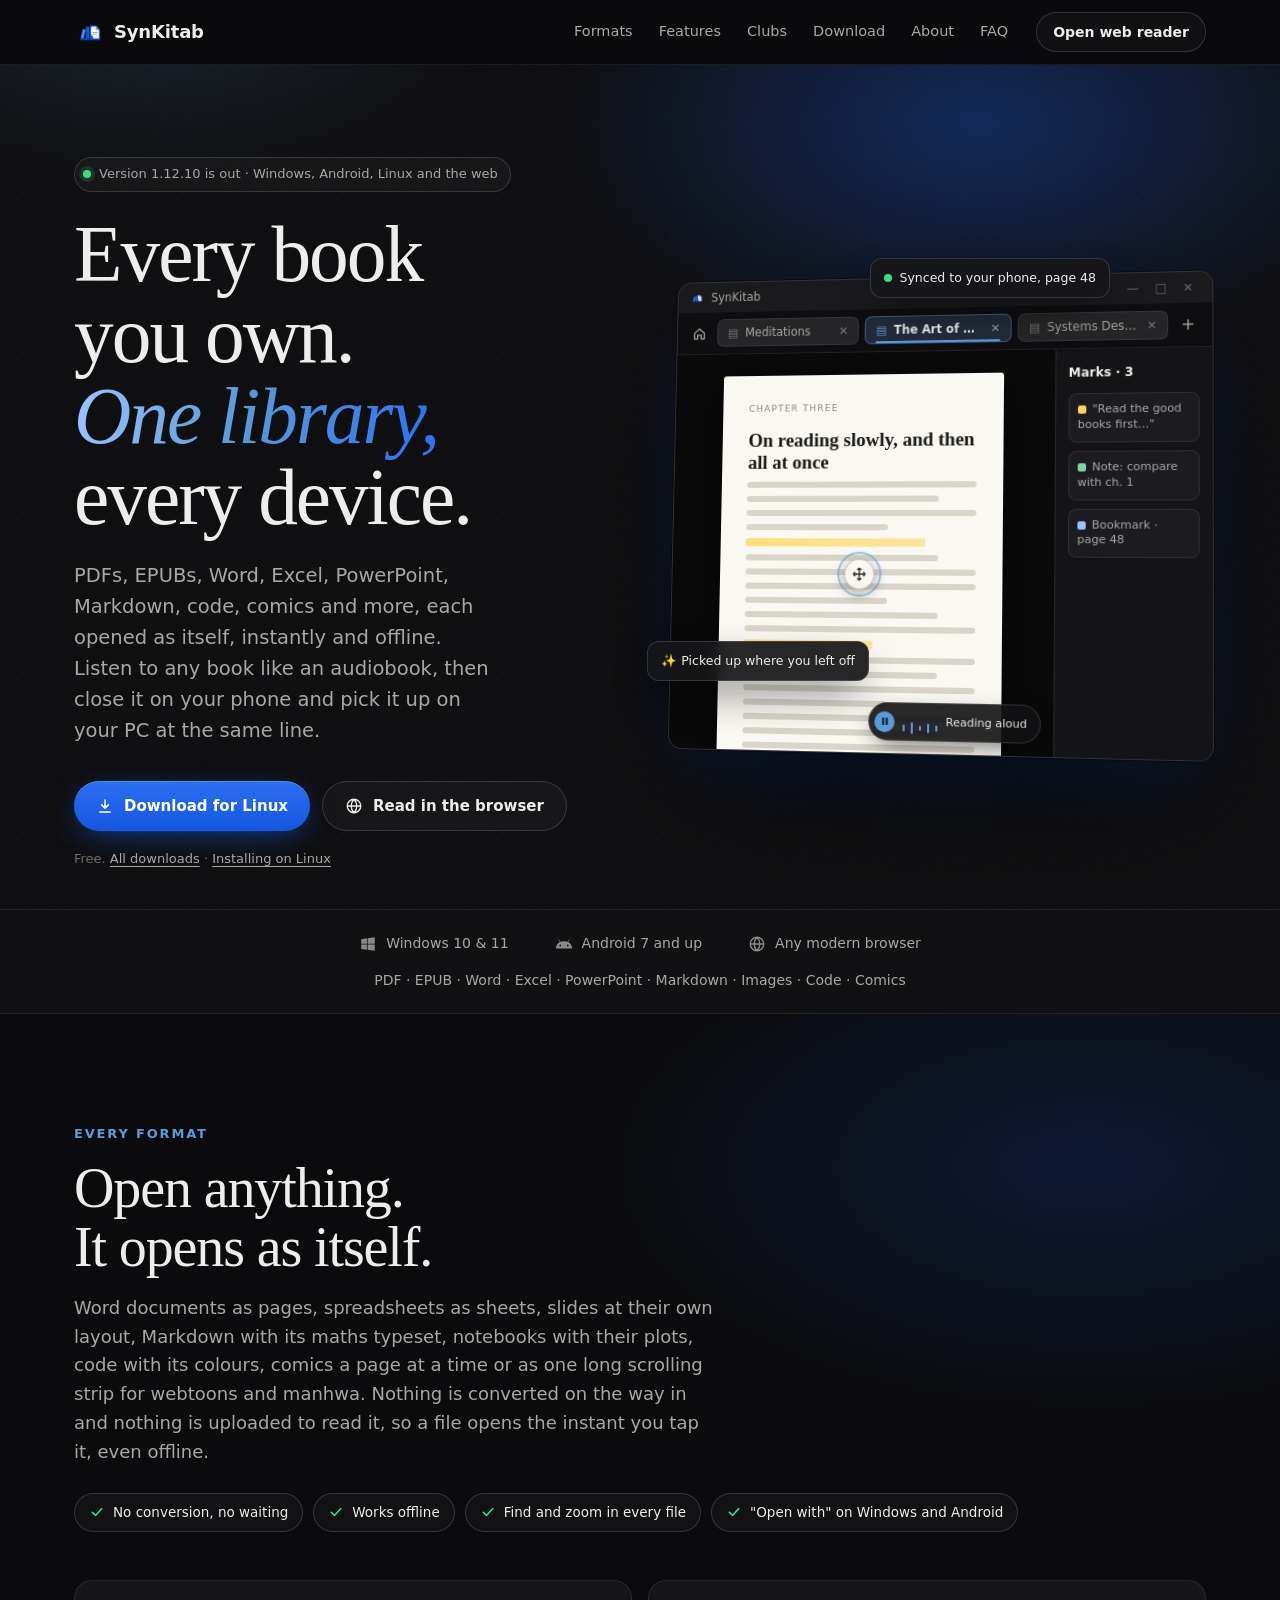
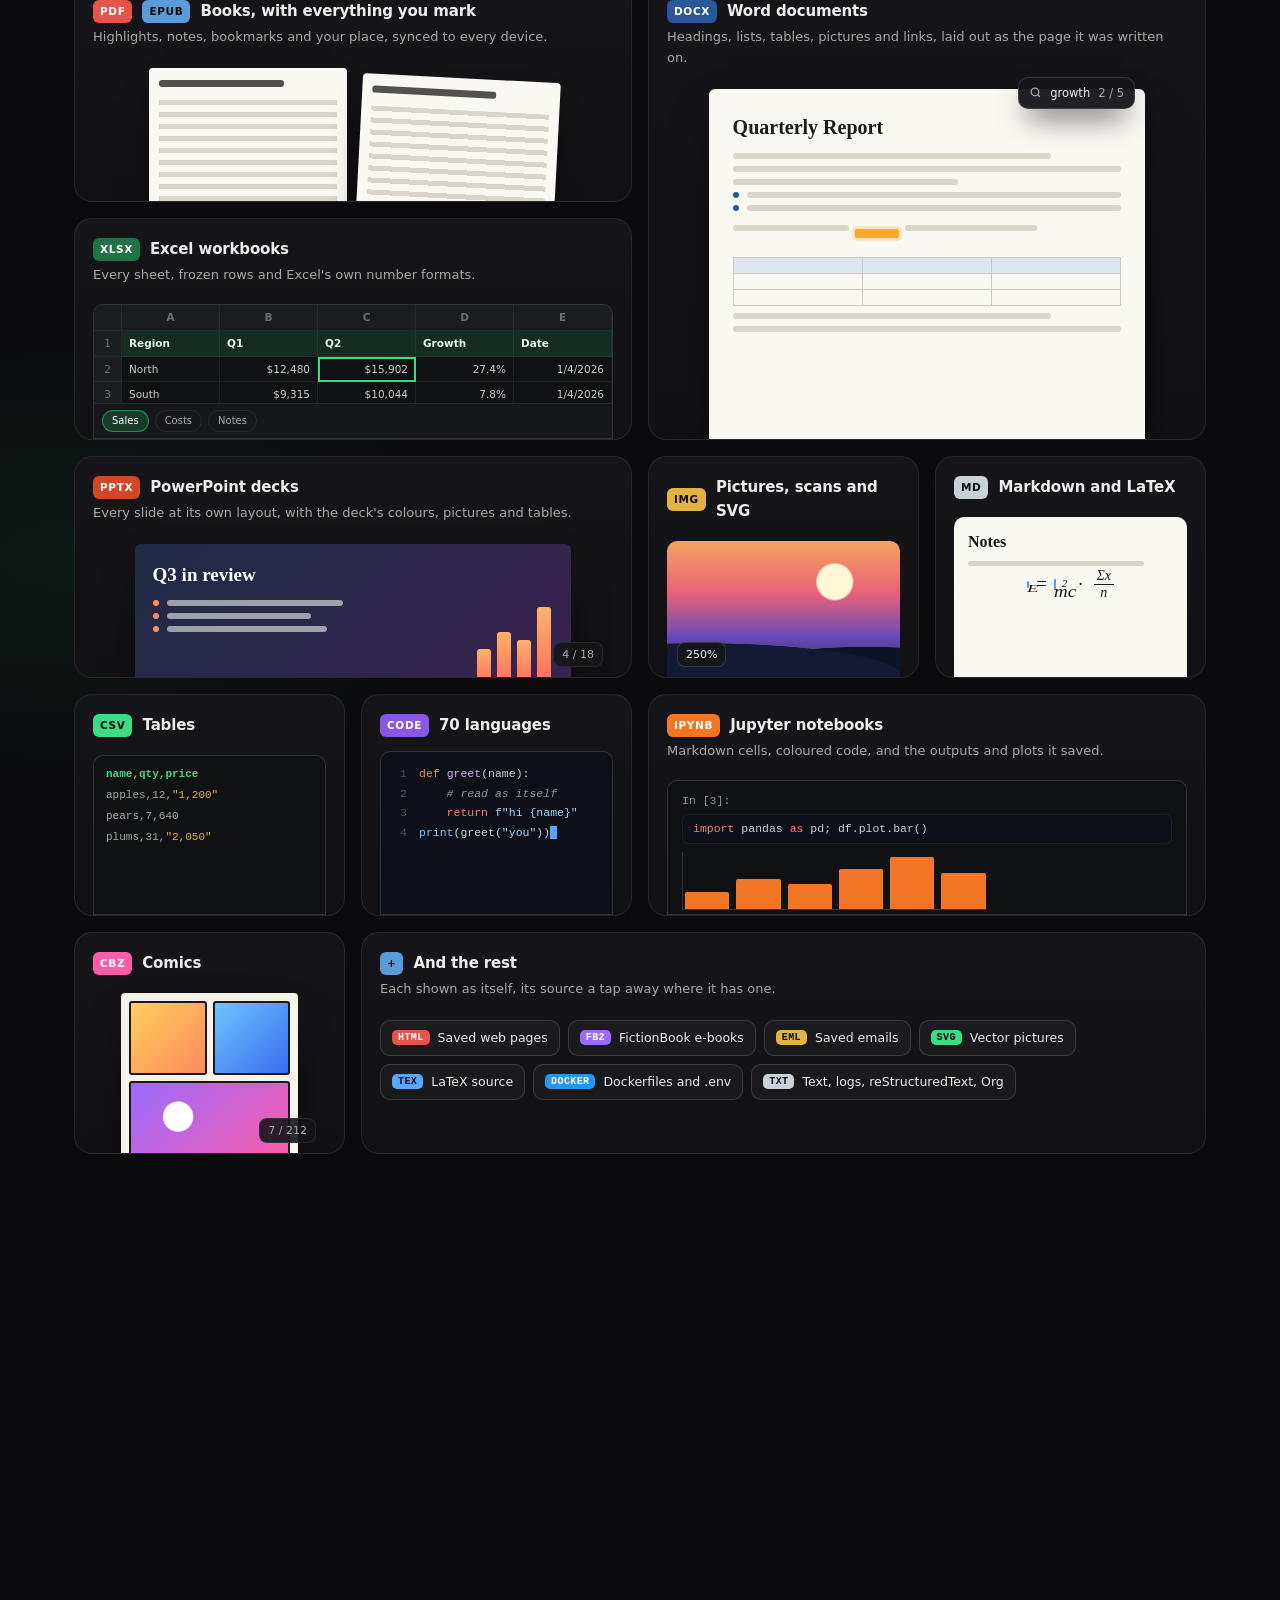
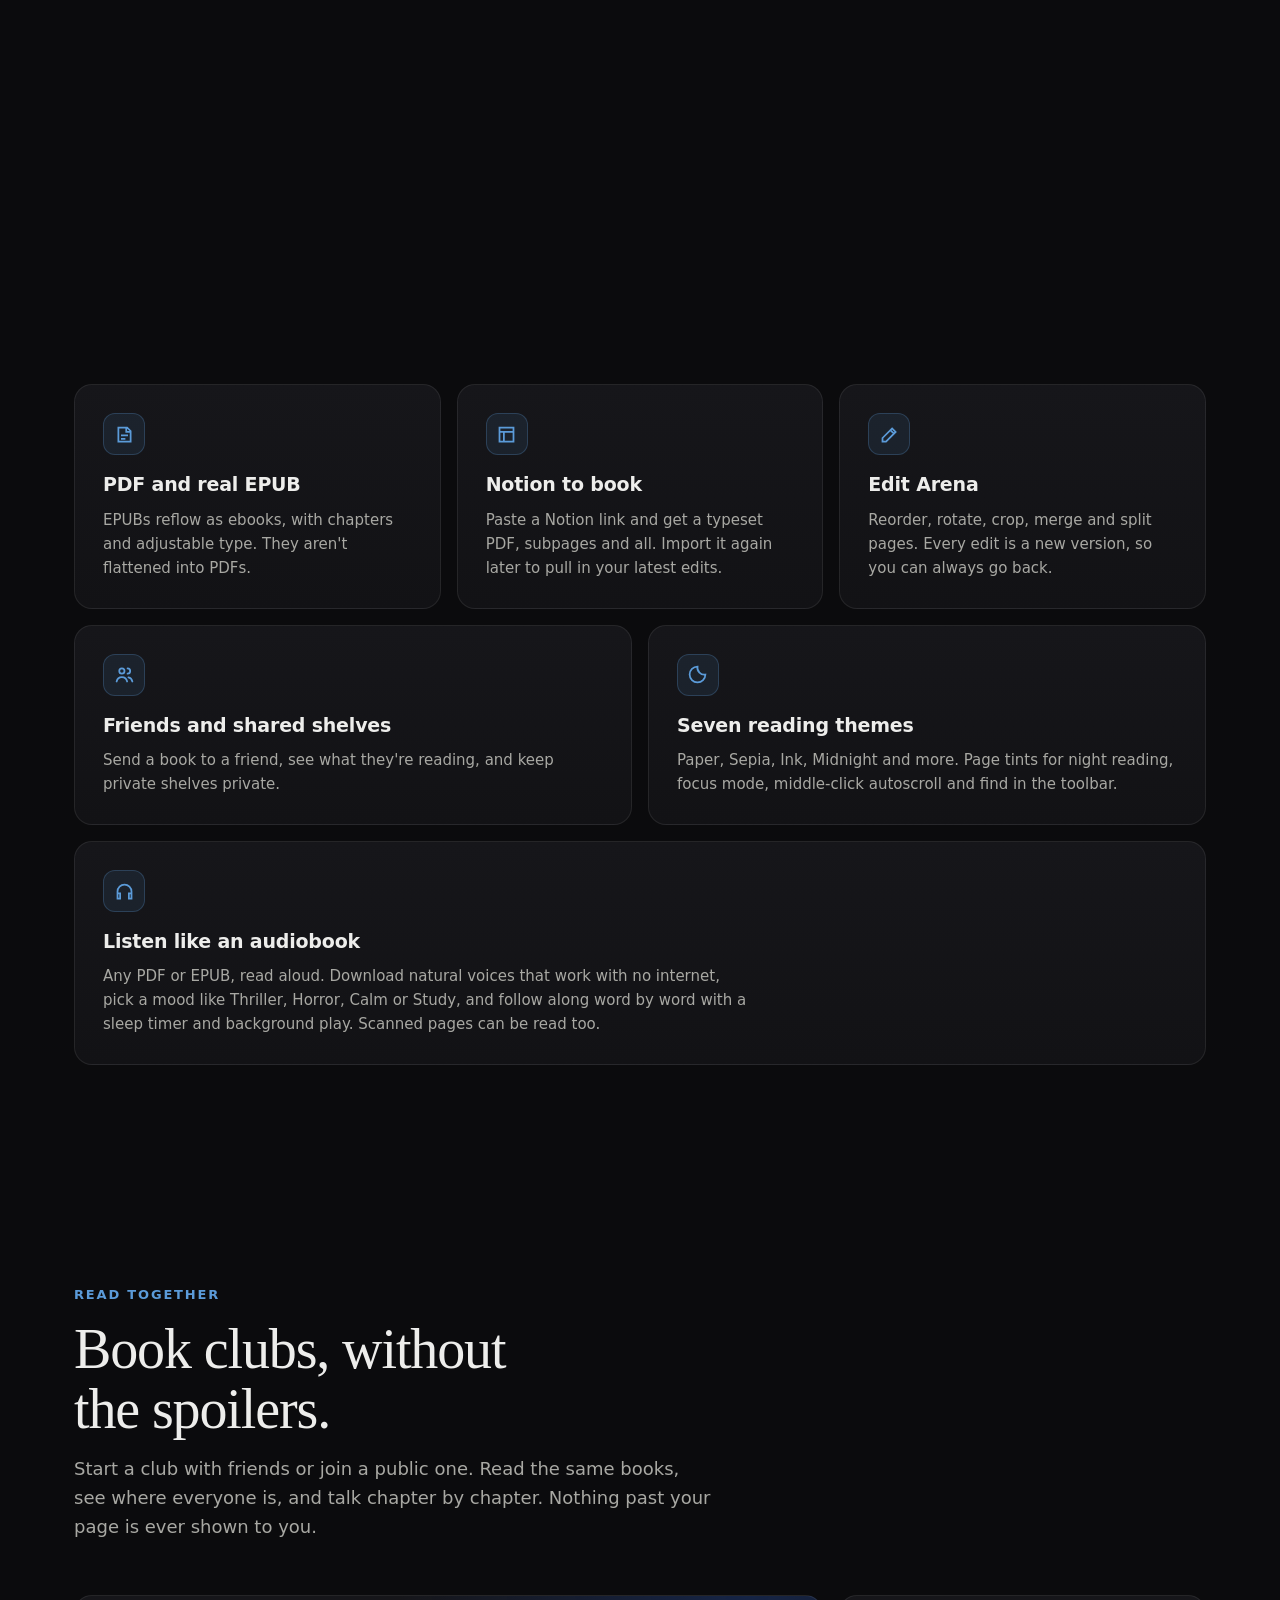
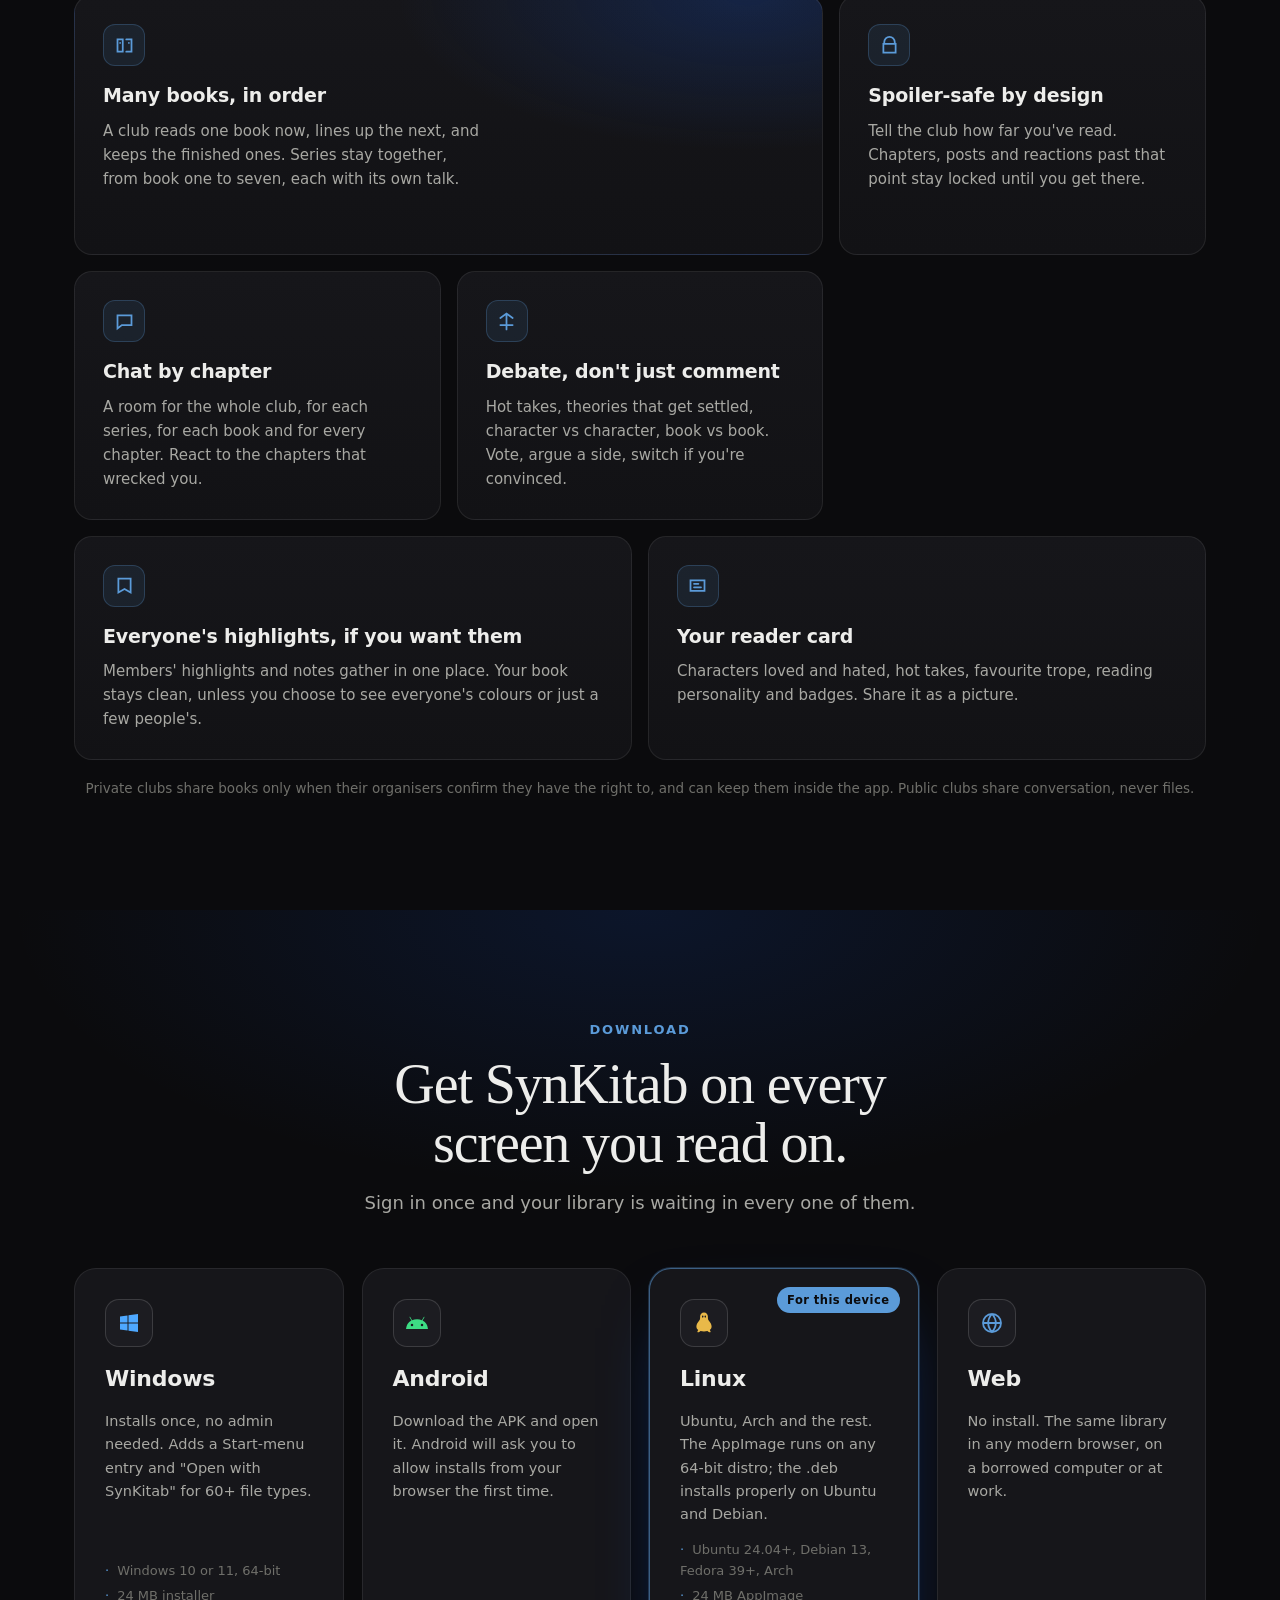
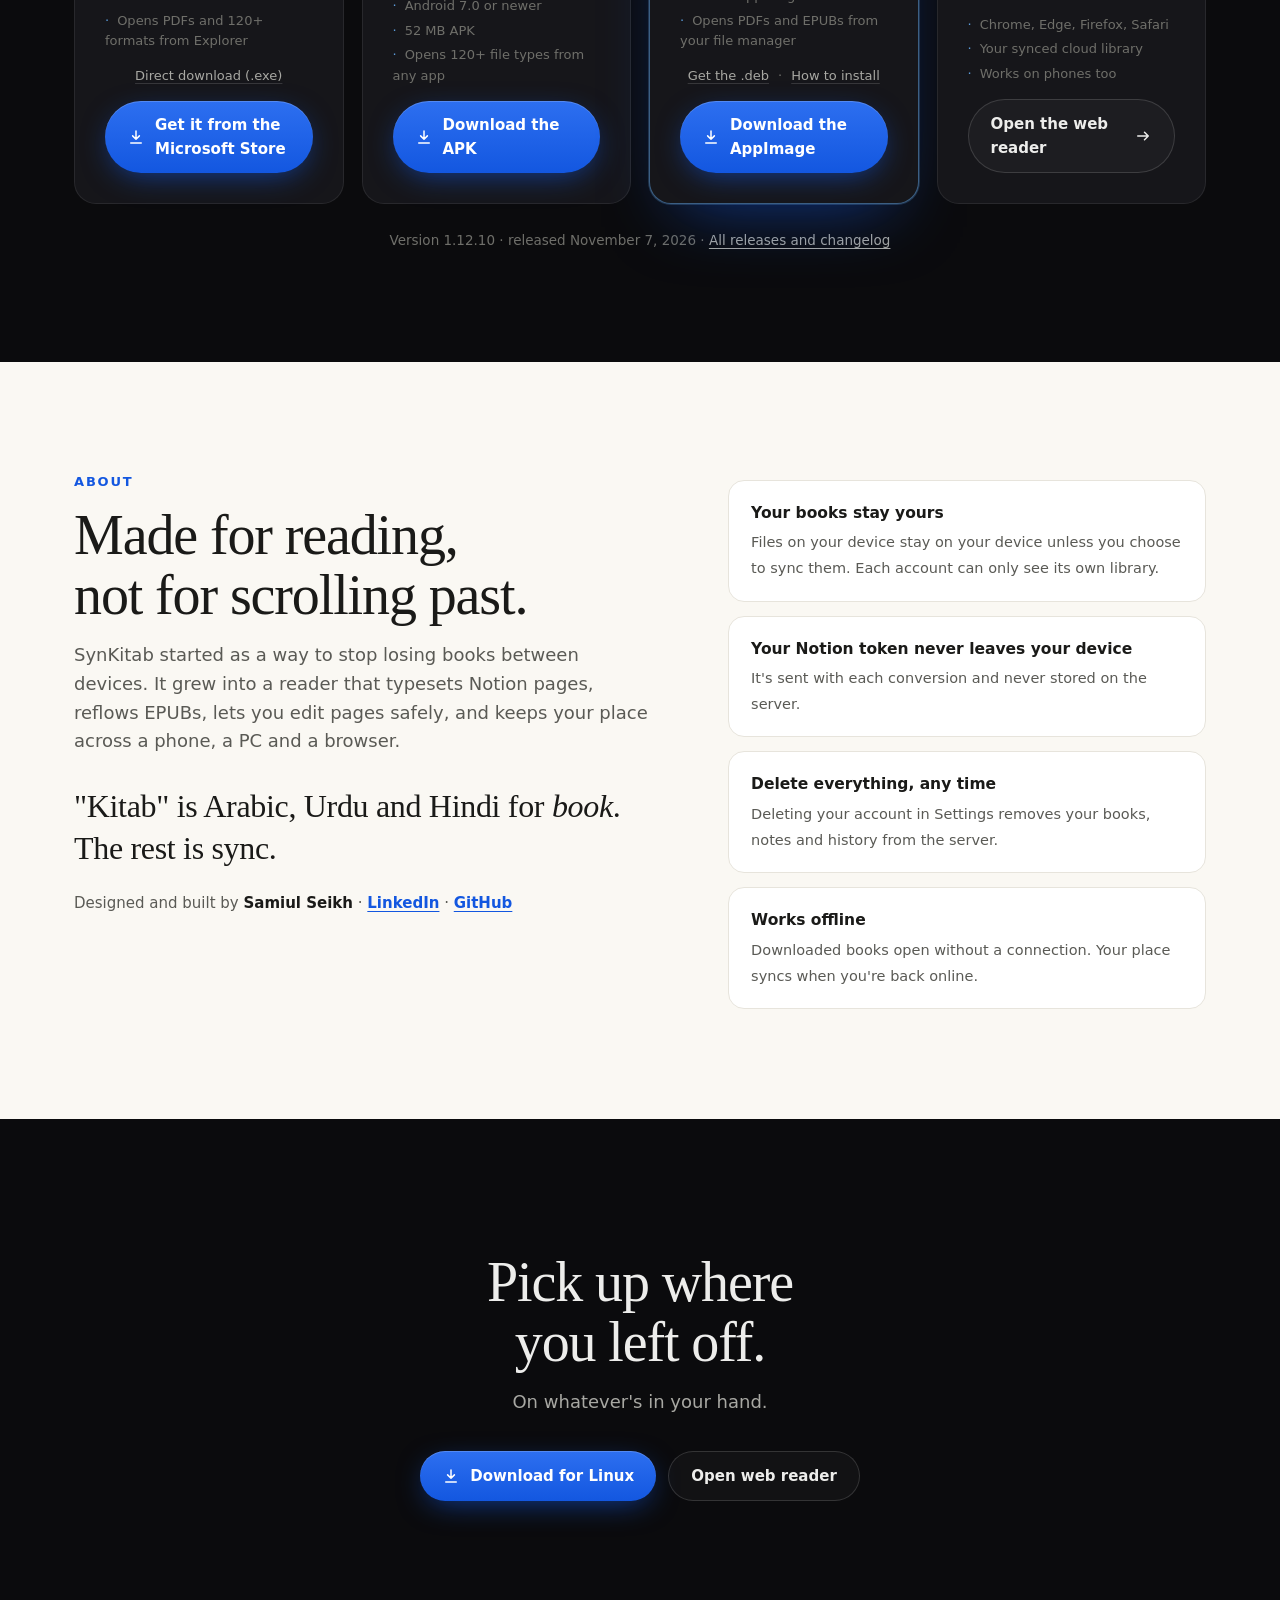
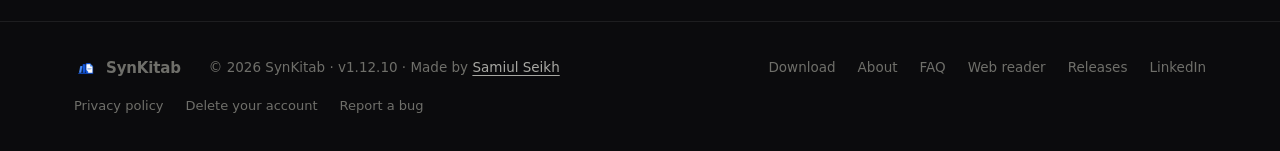
==== commit 8fe8b23f: "SynKitab 1.12.10" ====
--- a/index.html
+++ b/index.html
@@ -94,6 +94,18 @@
 .marks{border-left:1px solid var(--line);background:#141417;padding:14px 12px;font-size:11px}
 .marks b{display:block;font-size:12px;margin-bottom:10px}
 .mark{border-radius:8px;background:#1c1c20;border:1px solid var(--line);padding:8px;margin-bottom:8px;color:var(--muted);line-height:1.35}
+.l.say{background:linear-gradient(90deg,#d9d5ca 0 42%,rgba(91,155,217,.8) 50%,#d9d5ca 58% 100%);background-size:260% 100%;animation:say 4.5s linear infinite}
+@keyframes say{from{background-position:100% 0}to{background-position:0 0}}
+.listen{position:absolute;right:12px;bottom:12px;display:flex;align-items:center;gap:8px;padding:5px 12px 5px 5px;border-radius:999px;background:rgba(18,18,20,.9);border:1px solid var(--line2);font-size:11px;font-weight:500;color:var(--text);box-shadow:0 8px 24px -8px rgba(0,0,0,.7)}
+.listen .pp{width:20px;height:20px;border-radius:50%;background:var(--accent);display:grid;place-items:center;color:#0b0b0d}
+.listen .pp svg{width:9px;height:9px}
+.eq{display:flex;align-items:center;gap:2px;height:13px}
+.eq i{width:2px;height:100%;border-radius:1px;background:var(--accent);transform:scaleY(.5);animation:eq 1.15s ease-in-out infinite}
+.eq i:nth-child(2){transform:scaleY(.85);animation-duration:.9s;animation-delay:-.3s}
+.eq i:nth-child(3){transform:scaleY(.35);animation-duration:1.3s;animation-delay:-.6s}
+.eq i:nth-child(4){transform:scaleY(.7);animation-duration:1s;animation-delay:-.15s}
+.eq i:nth-child(5){transform:scaleY(.45);animation-duration:1.2s;animation-delay:-.45s}
+@keyframes eq{0%,100%{transform:scaleY(.3)}50%{transform:scaleY(1)}}
 .mark .sw{display:inline-block;width:8px;height:8px;border-radius:2px;margin-right:6px;vertical-align:middle}
 .chip{position:absolute;display:flex;align-items:center;gap:8px;font-size:12.5px;font-weight:500;padding:9px 13px;border-radius:12px;background:rgba(22,22,26,.92);border:1px solid var(--line2);box-shadow:0 18px 40px -12px rgba(0,0,0,.8);backdrop-filter:blur(8px)}
 .chip.a{right:96px;top:-22px;animation:bob 6s ease-in-out infinite}
@@ -406,7 +418,7 @@
               <div class="by">Chapter three</div>
               <h4>On reading slowly, and then all at once</h4>
               <div class="l"></div><div class="l m"></div><div class="l"></div><div class="l s"></div>
-              <div class="hl"></div><div class="l m"></div><div class="l"></div>
+              <div class="hl"></div><div class="l m say"></div><div class="l"></div>
               <div class="l"></div><div class="l s"></div><div class="l m"></div><div class="l"></div>
               <div class="hl" style="width:56%"></div><div class="l"></div><div class="l m"></div>
               <div class="l"></div><div class="l s"></div><div class="l"></div><div class="l m"></div>
@@ -414,6 +426,7 @@
               <div class="l"></div><div class="l"></div><div class="l m"></div><div class="l s"></div>
             </div>
             <div class="anchor"><svg viewBox="0 0 24 24"><path fill="none" stroke="currentColor" stroke-width="2" d="M12 3v18M3 12h18M12 3l-3 3m3-3 3 3m-3 15-3-3m3 3 3-3M3 12l3-3m-3 3 3 3m15-3-3-3m3 3-3 3"/></svg></div>
+            <div class="listen"><span class="pp"><svg viewBox="0 0 10 10"><path fill="currentColor" d="M2 1h2v8H2zM6 1h2v8H6z"/></svg></span><span class="eq"><i></i><i></i><i></i><i></i><i></i></span>Reading aloud</div>
           </div>
           <div class="marks">
             <b>Marks · 3</b>
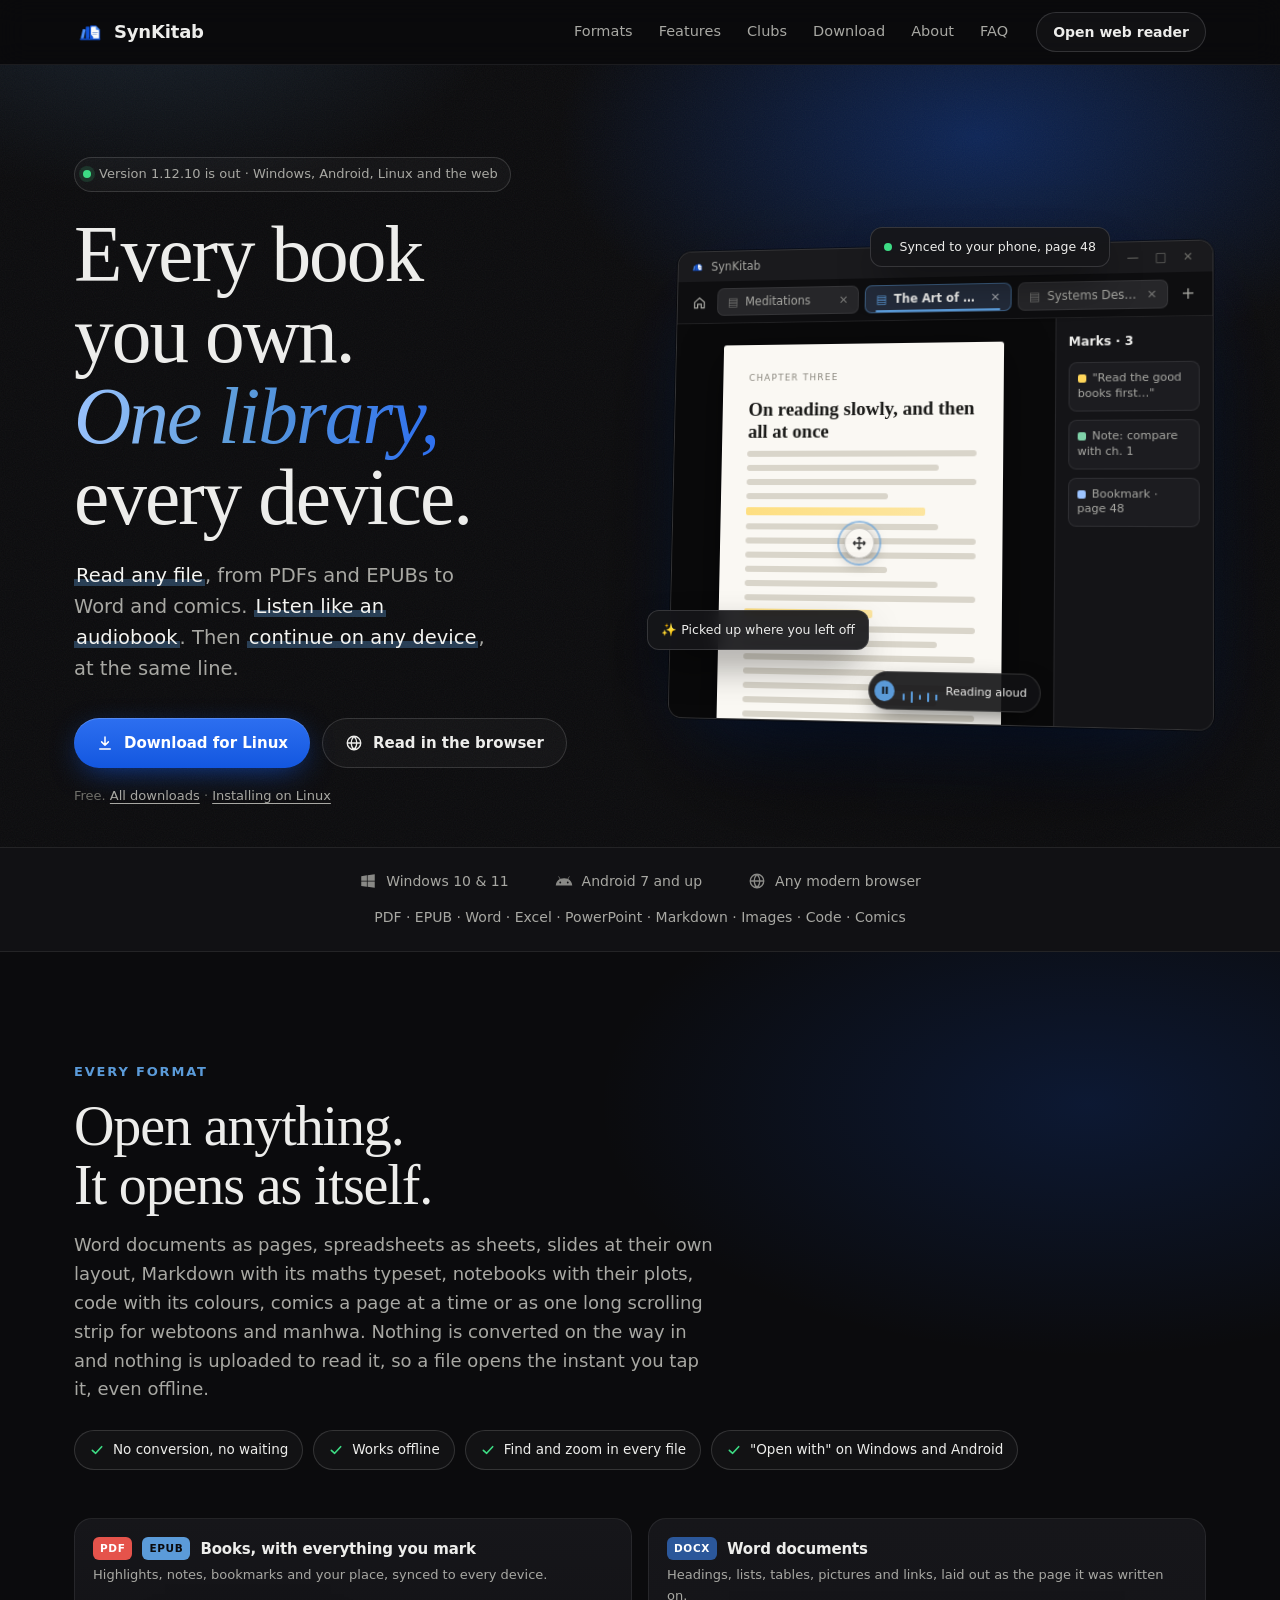
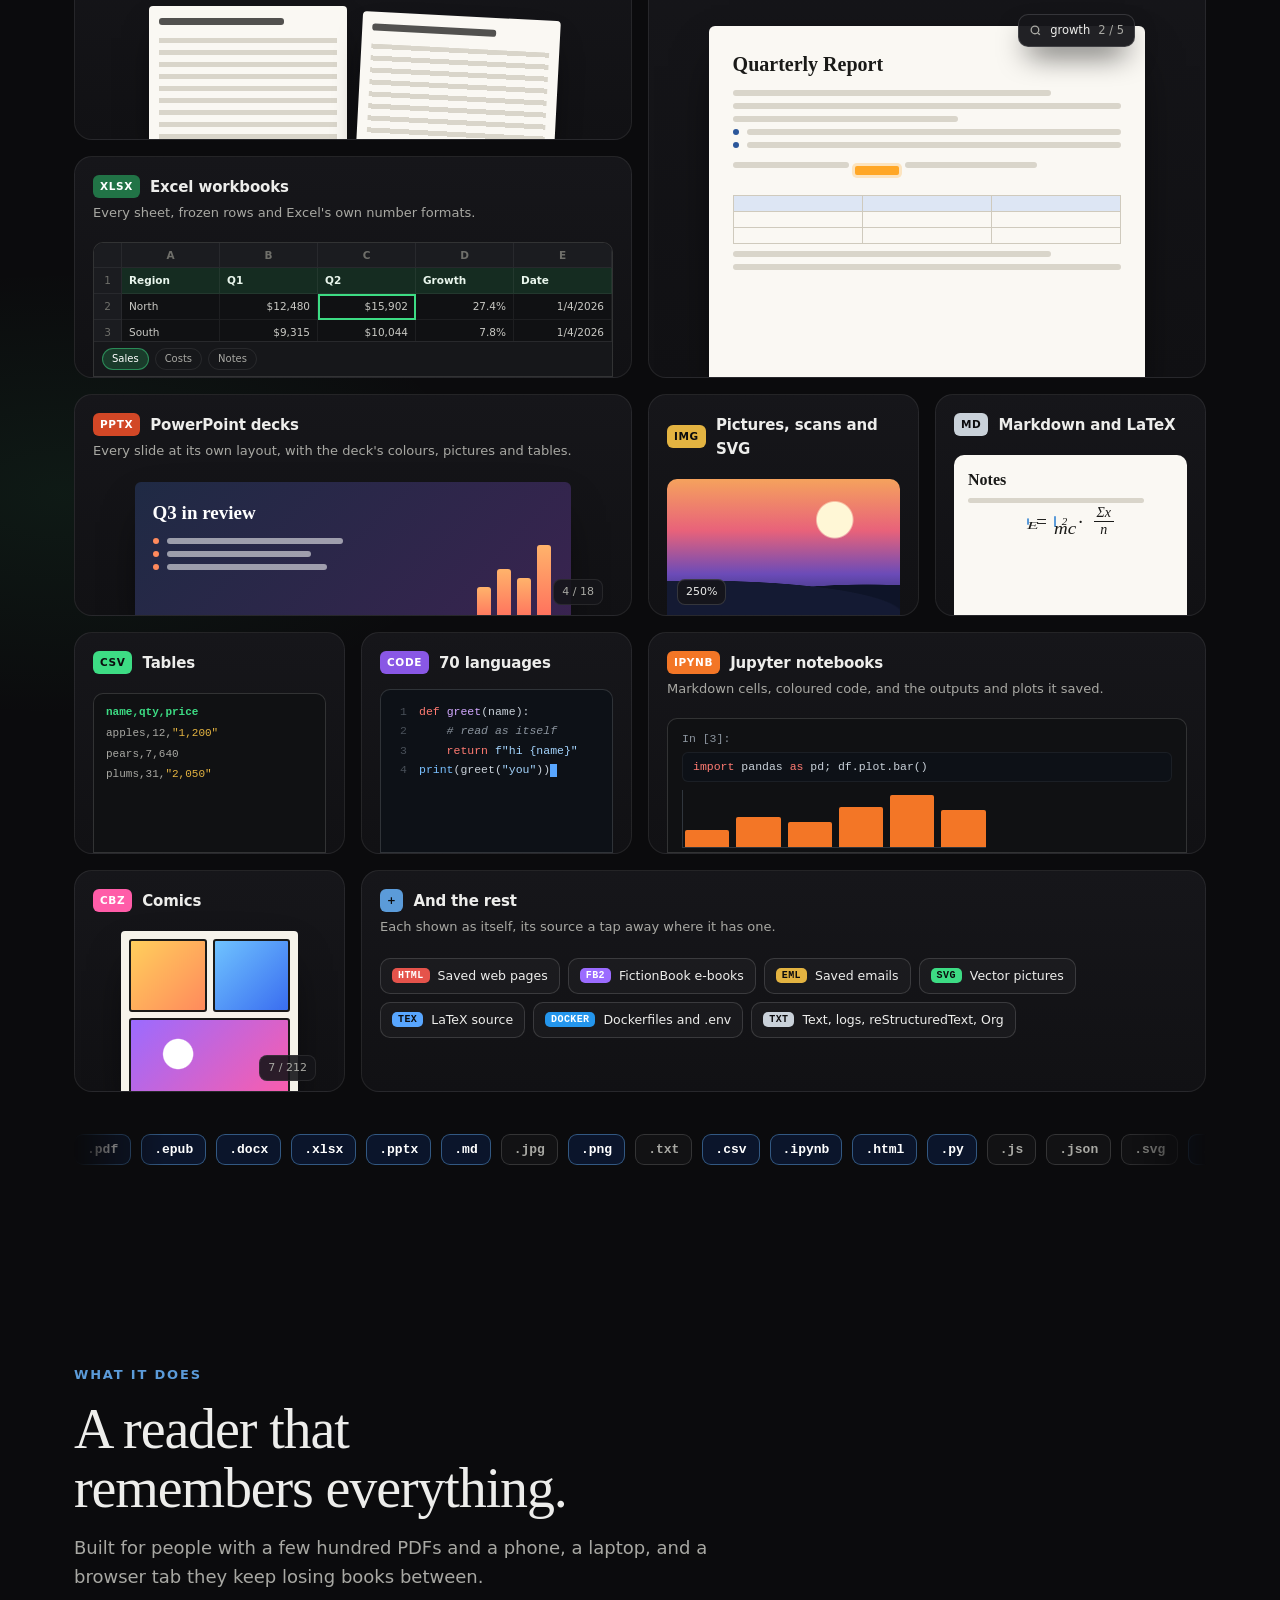
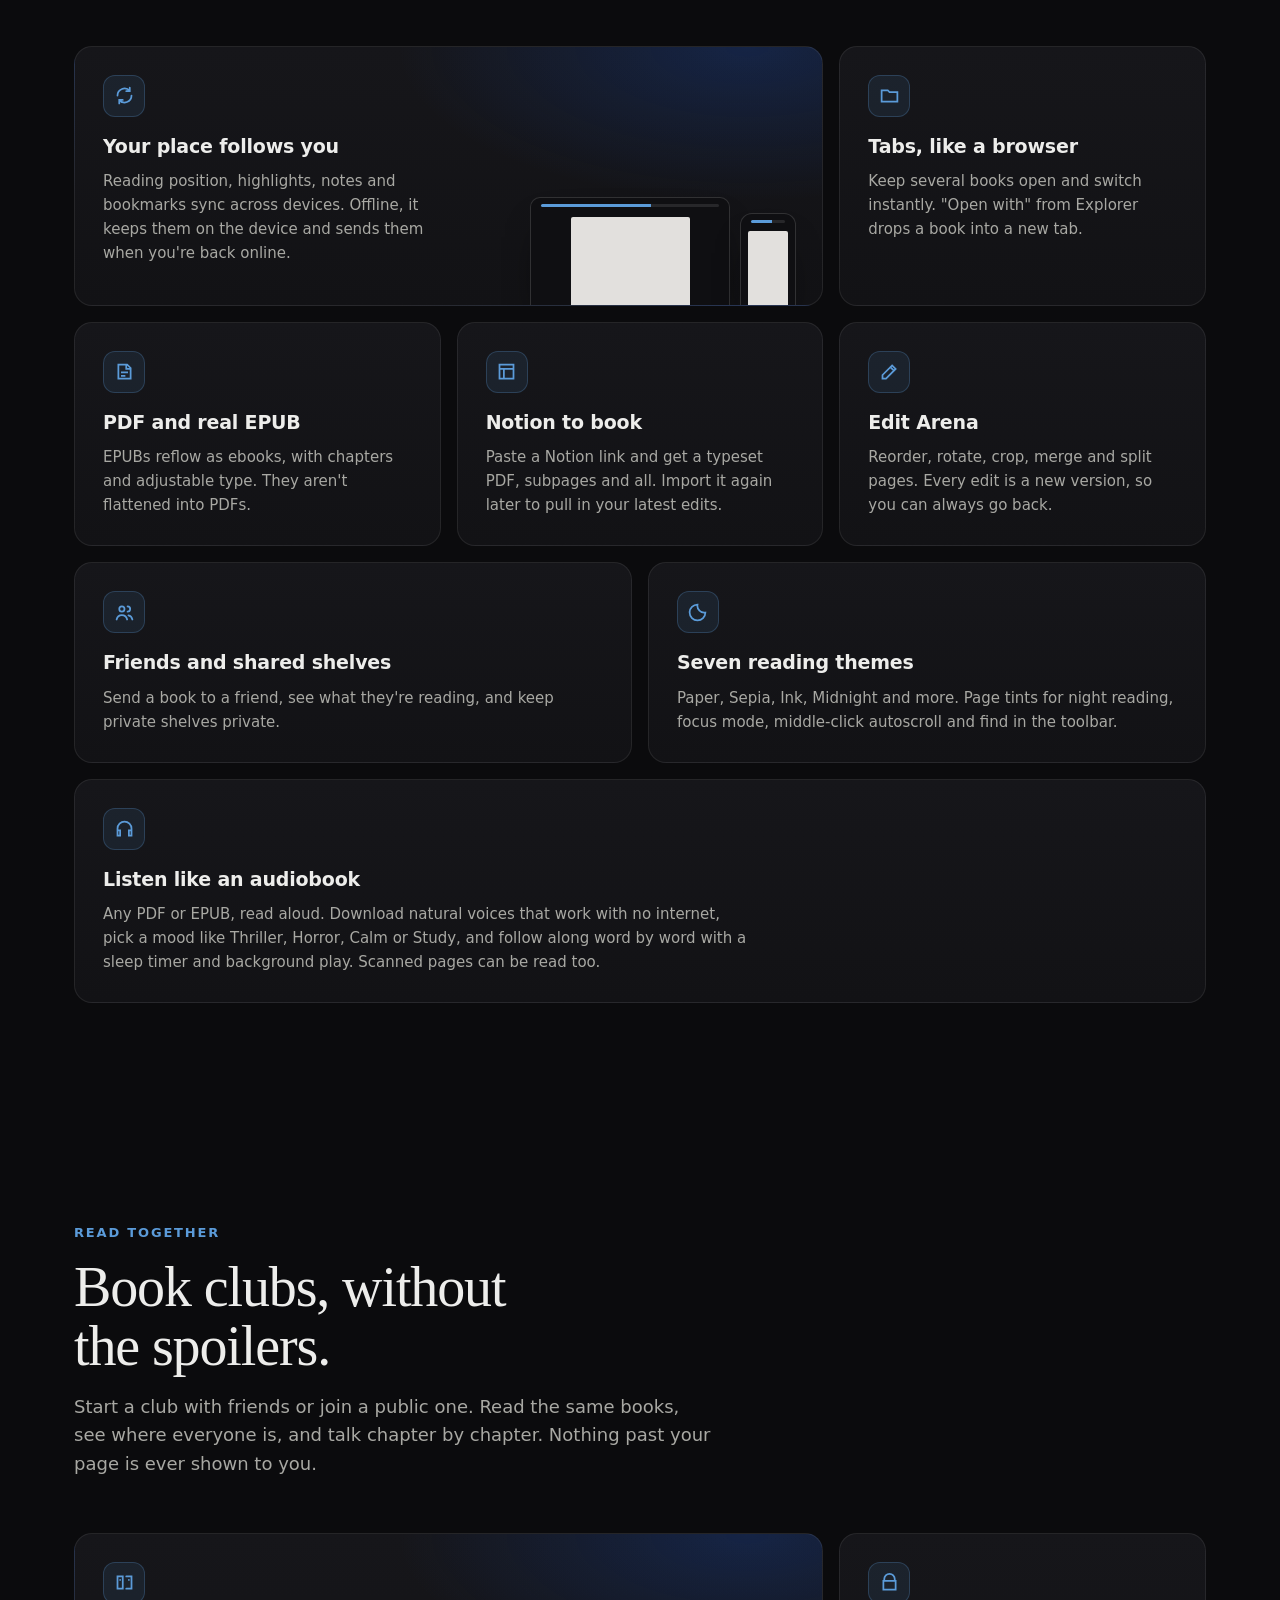
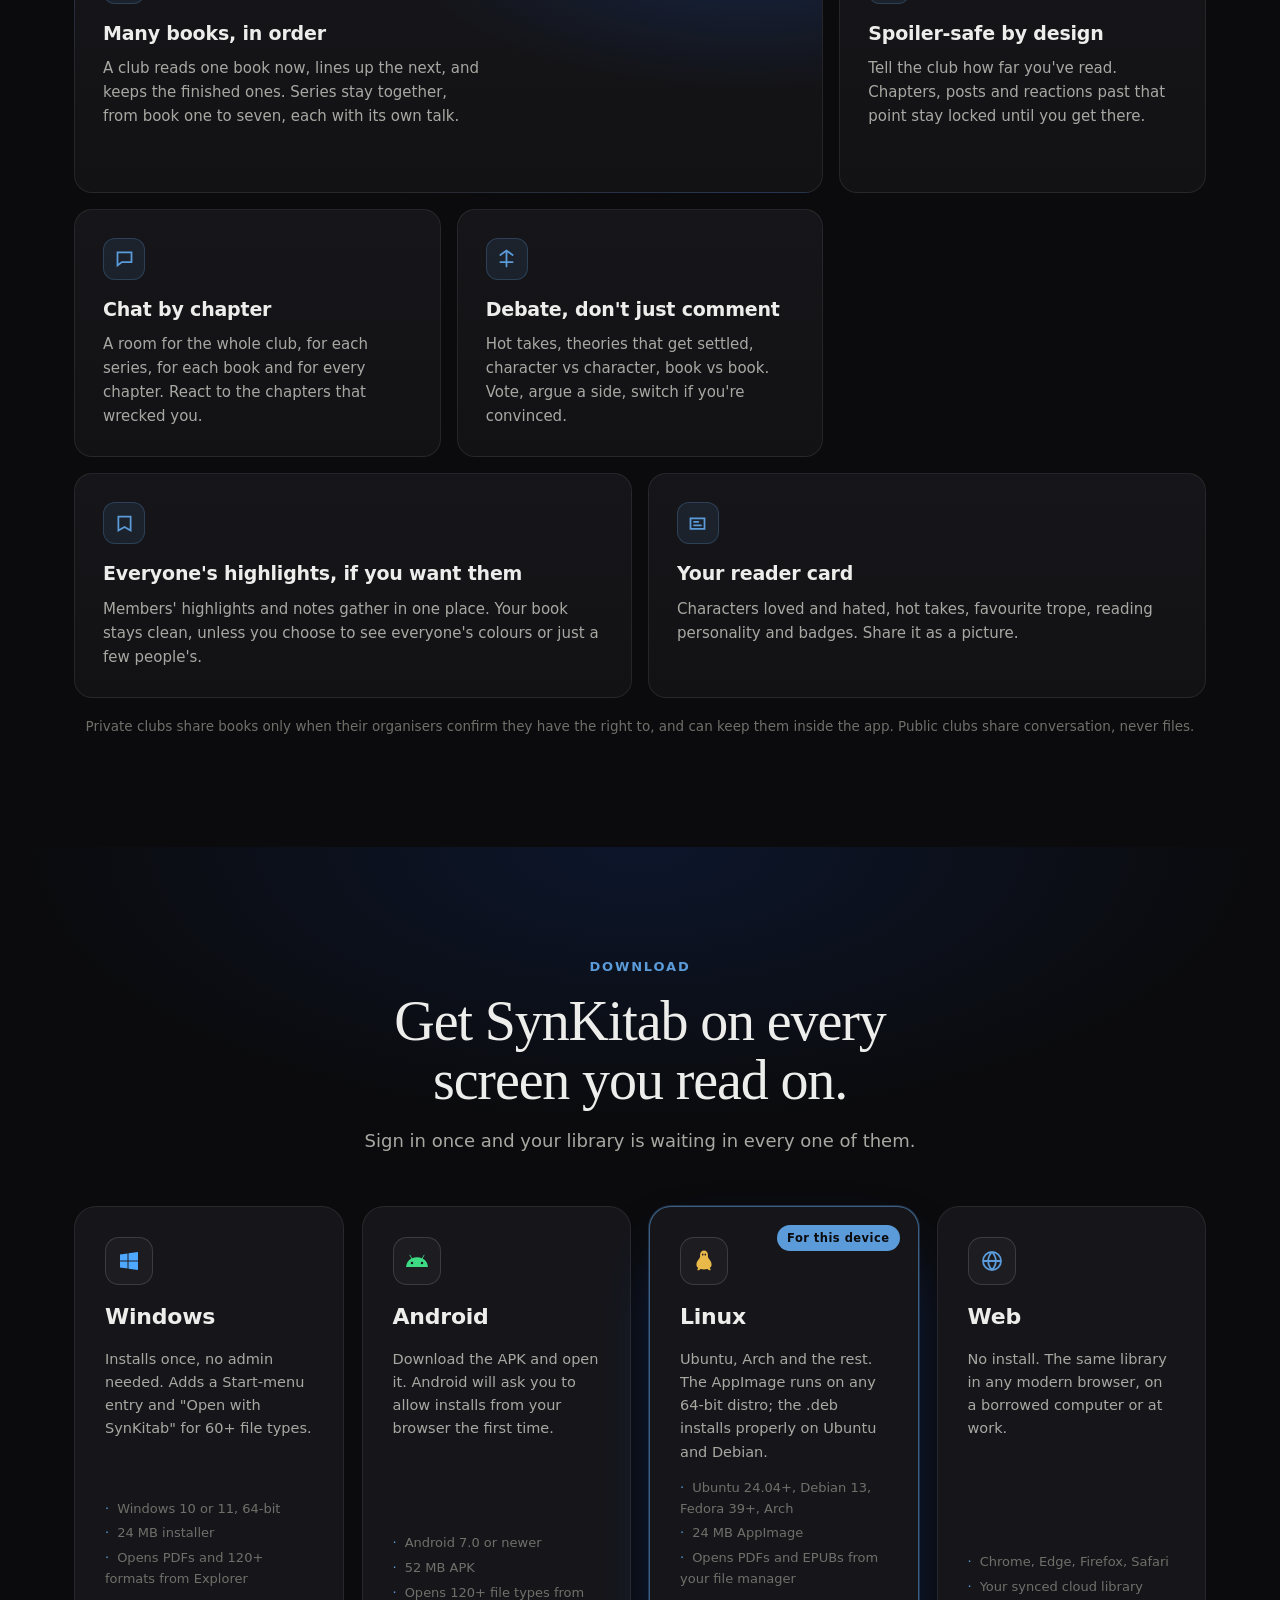
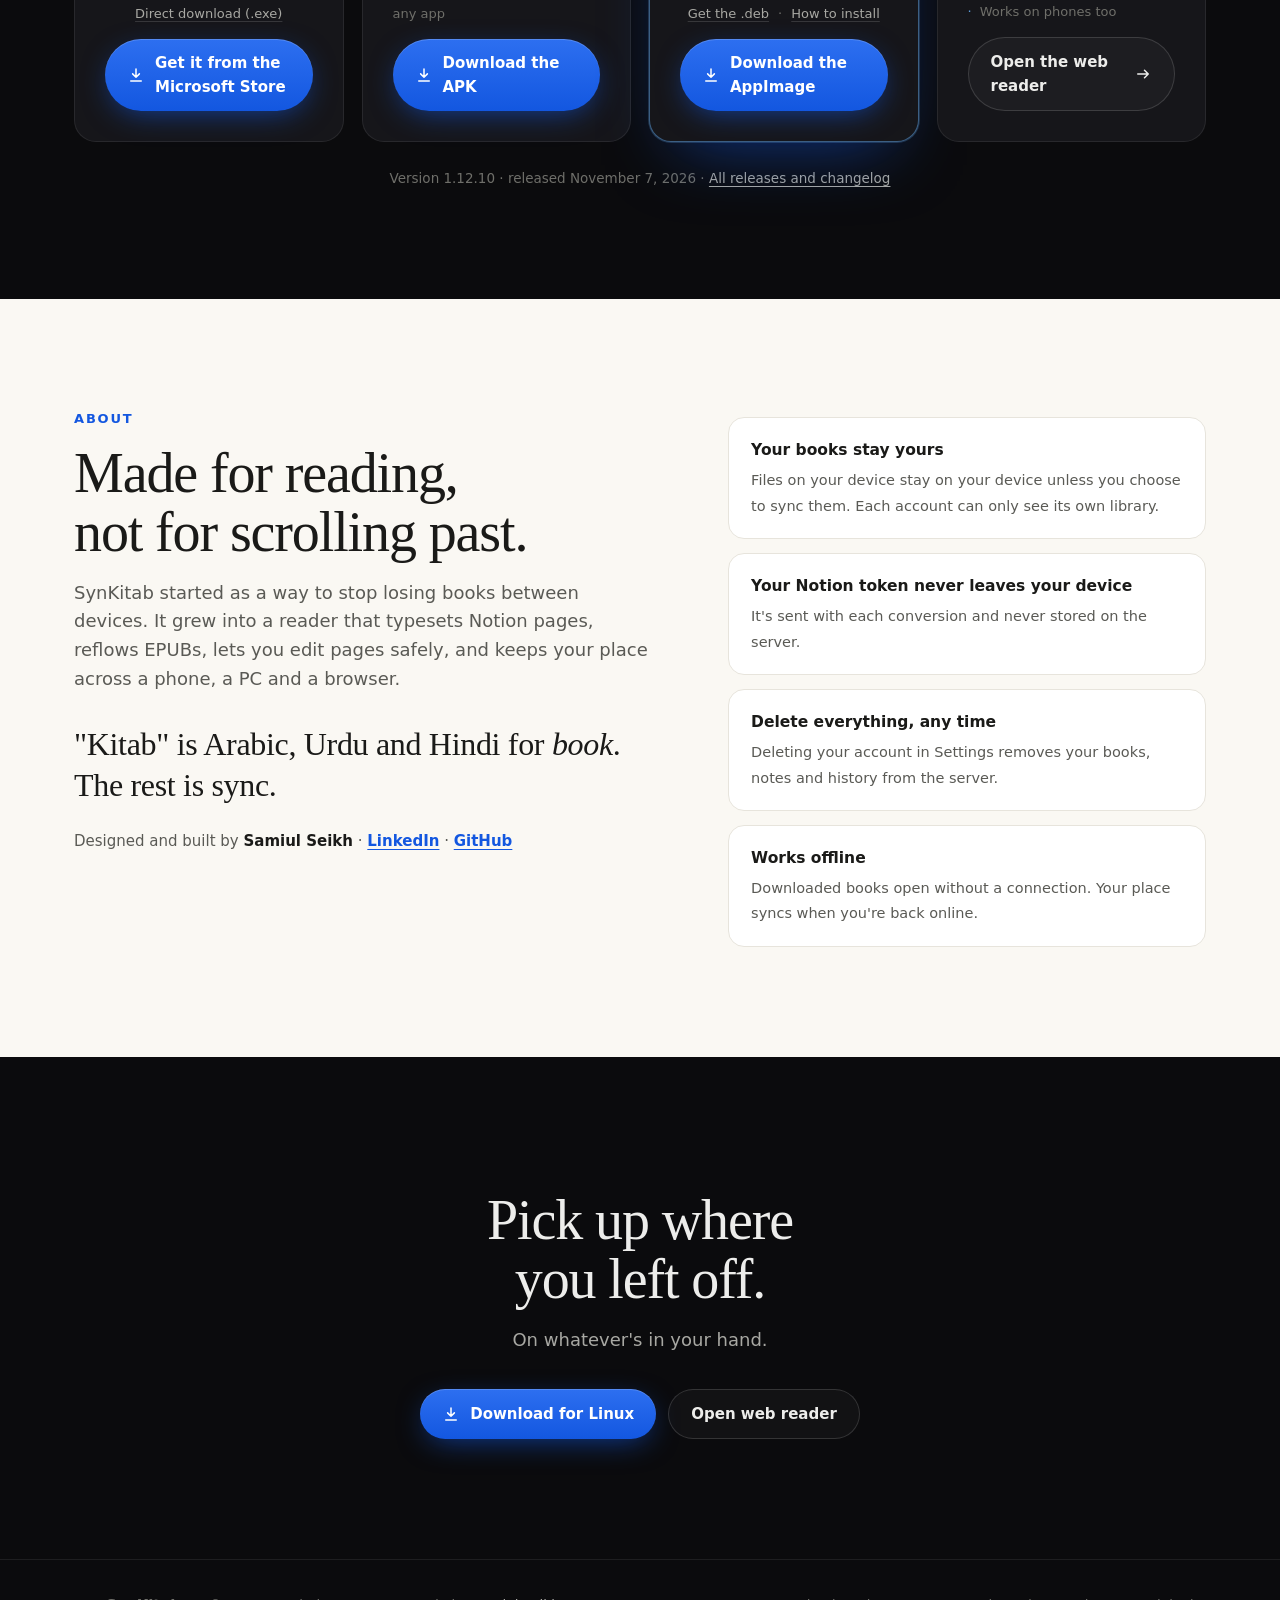
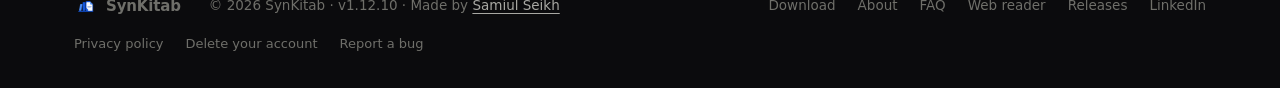
==== commit 08b42849: "SynKitab 1.12.10" ====
--- a/index.html
+++ b/index.html
@@ -3,13 +3,22 @@
 <head>
 <meta charset="utf-8">
 <meta name="viewport" content="width=device-width, initial-scale=1">
-<title>SynKitab: your library, typeset and synced</title>
-<meta name="description" content="Open PDFs, EPUBs, Word, Excel, PowerPoint, Markdown, notebooks, code, images and comics on Windows, Android, Linux and the web. Every file opens as itself, instantly and offline. Listen to them like an audiobook. Your place, highlights and notes follow you to every device.">
+<title>SynKitab: PDF and EPUB Reader with Offline Read Aloud</title>
+<meta name="description" content="Read PDFs, EPUBs, Word files and comics on Windows, Android, Linux and the web. Listen like an audiobook with natural offline voices, and continue on any device.">
 <meta name="theme-color" content="#0b0b0d">
-<meta property="og:title" content="SynKitab">
-<meta property="og:description" content="Your library, typeset and synced. Windows, Android, Linux and the web.">
-<meta property="og:image" content="logo.png">
-<link rel="icon" href="logo.png">
+<link rel="canonical" href="https://synkitab.com/">
+<meta property="og:type" content="website">
+<meta property="og:site_name" content="SynKitab">
+<meta property="og:url" content="https://synkitab.com/">
+<meta property="og:title" content="SynKitab: PDF and EPUB Reader with Offline Read Aloud">
+<meta property="og:description" content="Read PDFs, EPUBs, Word files and comics on Windows, Android, Linux and the web. Listen like an audiobook with natural offline voices, and continue on any device.">
+<meta property="og:image" content="https://synkitab.com/og.png">
+<meta property="og:image:width" content="1200">
+<meta property="og:image:height" content="630">
+<meta property="og:image:alt" content="SynKitab reading a book aloud on a desktop, with the words: Every book you own. One library, every device.">
+<meta name="twitter:card" content="summary_large_image">
+<script type="application/ld+json">{"@context":"https://schema.org","@graph":[{"@type":"WebSite","name":"SynKitab","url":"https://synkitab.com/"},{"@type":"SoftwareApplication","name":"SynKitab","url":"https://synkitab.com/","image":"https://synkitab.com/og.png","description":"Read PDFs, EPUBs, Word files and comics on Windows, Android, Linux and the web. Listen like an audiobook with natural offline voices, and continue on any device.","applicationCategory":"ReferenceApplication","operatingSystem":"Windows, Android, Linux","offers":{"@type":"Offer","price":"0","priceCurrency":"USD"}}]}</script>
+<link rel="icon" href="/logo.png">
 <link rel="stylesheet" href="/fonts/fonts.css">
 <style>
 :root{
@@ -106,6 +115,7 @@
 .eq i:nth-child(4){transform:scaleY(.7);animation-duration:1s;animation-delay:-.15s}
 .eq i:nth-child(5){transform:scaleY(.45);animation-duration:1.2s;animation-delay:-.45s}
 @keyframes eq{0%,100%{transform:scaleY(.3)}50%{transform:scaleY(1)}}
+.lede mark{color:#f4f4f1;font-weight:500;background:linear-gradient(transparent 66%,rgba(91,155,217,.34) 66%,rgba(91,155,217,.34) 94%,transparent 94%);-webkit-box-decoration-break:clone;box-decoration-break:clone;padding:0 2px}
 .mark .sw{display:inline-block;width:8px;height:8px;border-radius:2px;margin-right:6px;vertical-align:middle}
 .chip{position:absolute;display:flex;align-items:center;gap:8px;font-size:12.5px;font-weight:500;padding:9px 13px;border-radius:12px;background:rgba(22,22,26,.92);border:1px solid var(--line2);box-shadow:0 18px 40px -12px rgba(0,0,0,.8);backdrop-filter:blur(8px)}
 .chip.a{right:96px;top:-22px;animation:bob 6s ease-in-out infinite}
@@ -394,7 +404,7 @@
     <div>
       <span class="eyebrow rv"><span class="dot"></span><span data-rel="headline">Now on Windows, Android, Linux and the web</span></span>
       <h1 class="rv">Every book you own.<br><em>One library,</em> every device.</h1>
-      <p class="lede rv">PDFs, EPUBs, Word, Excel, PowerPoint, Markdown, code, comics and more, each opened as itself, instantly and offline. Listen to any book like an audiobook, then close it on your phone and pick it up on your PC at the same line.</p>
+      <p class="lede rv"><mark>Read any file</mark>, from PDFs and EPUBs to Word and comics. <mark>Listen like an audiobook</mark>. Then <mark>continue on any device</mark>, at the same line.</p>
       <div class="ctas rv">
         <a class="btn btn-primary" id="hero-cta" href="#download"><svg><use href="#dl"/></svg><span>Download SynKitab</span></a>
         <a class="btn btn-ghost" href="https://reader.synkitab.com/"><svg><use href="#globe"/></svg>Read in the browser</a>
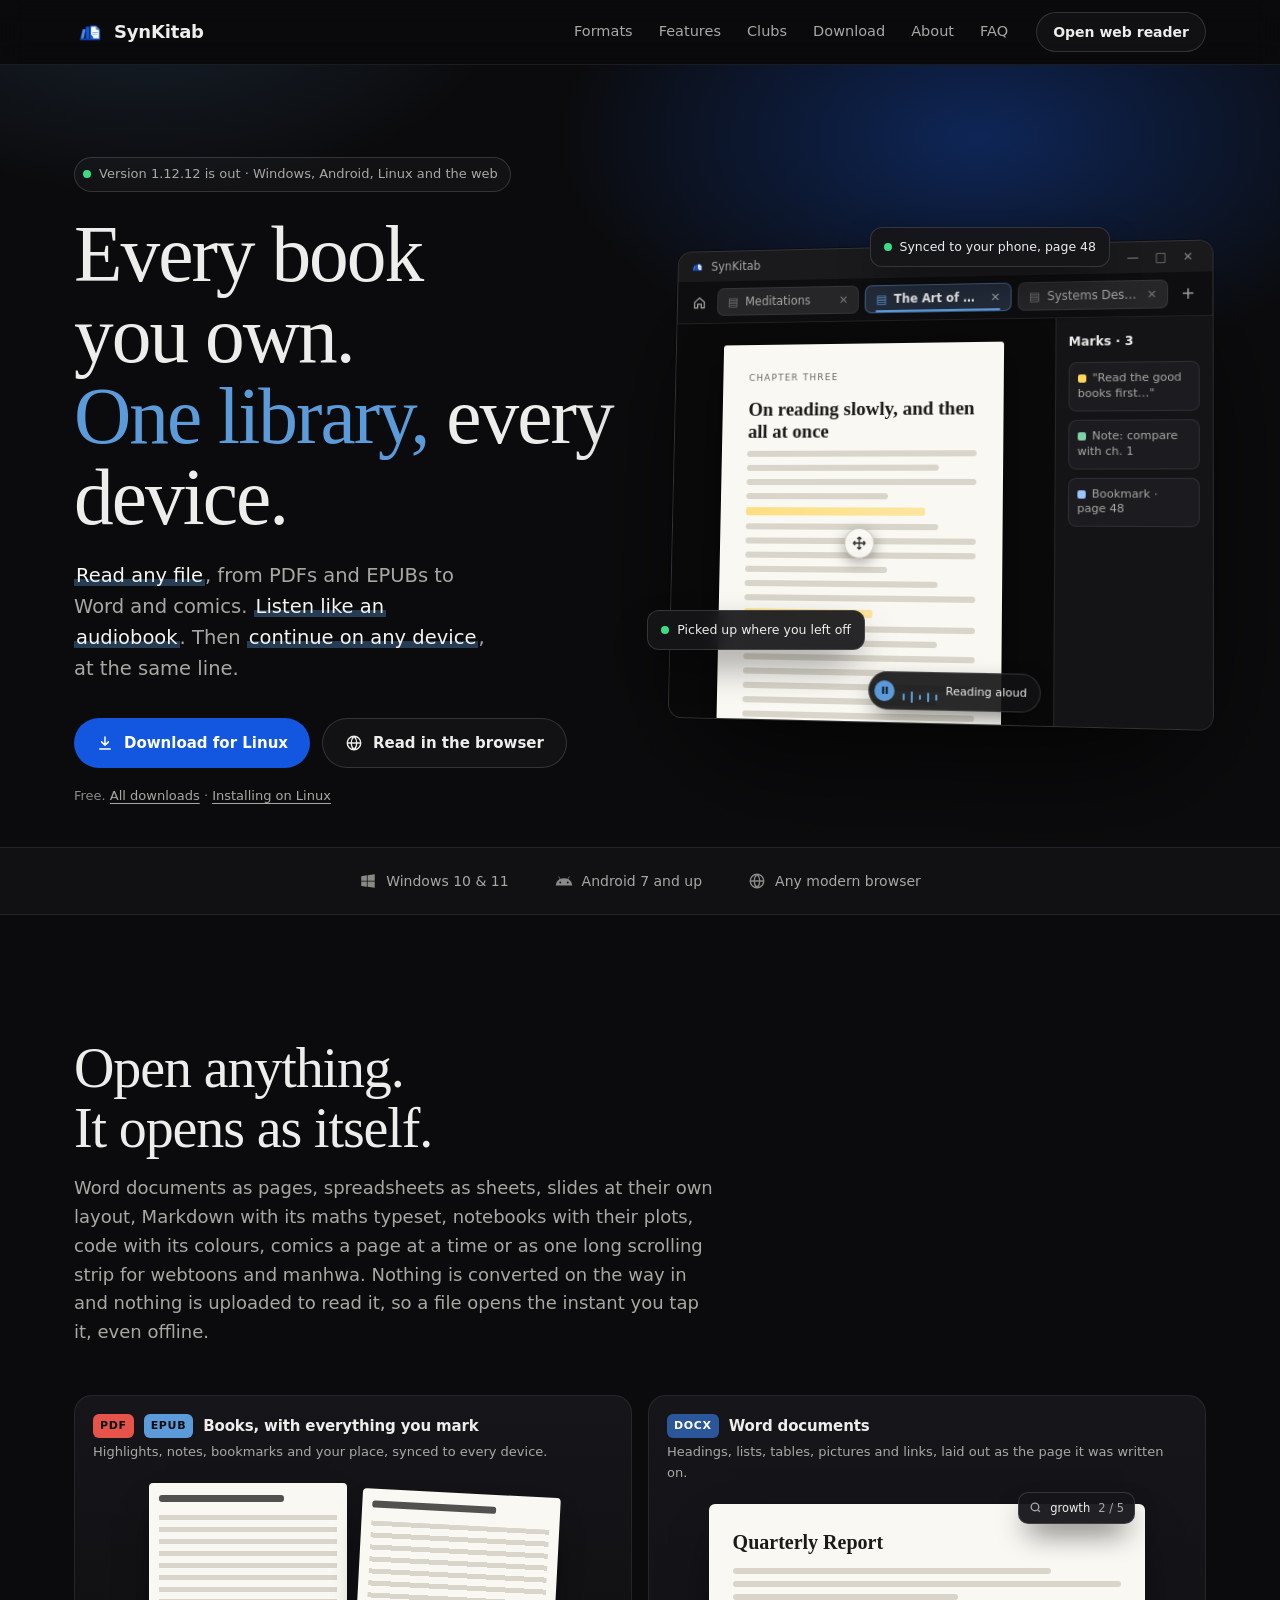
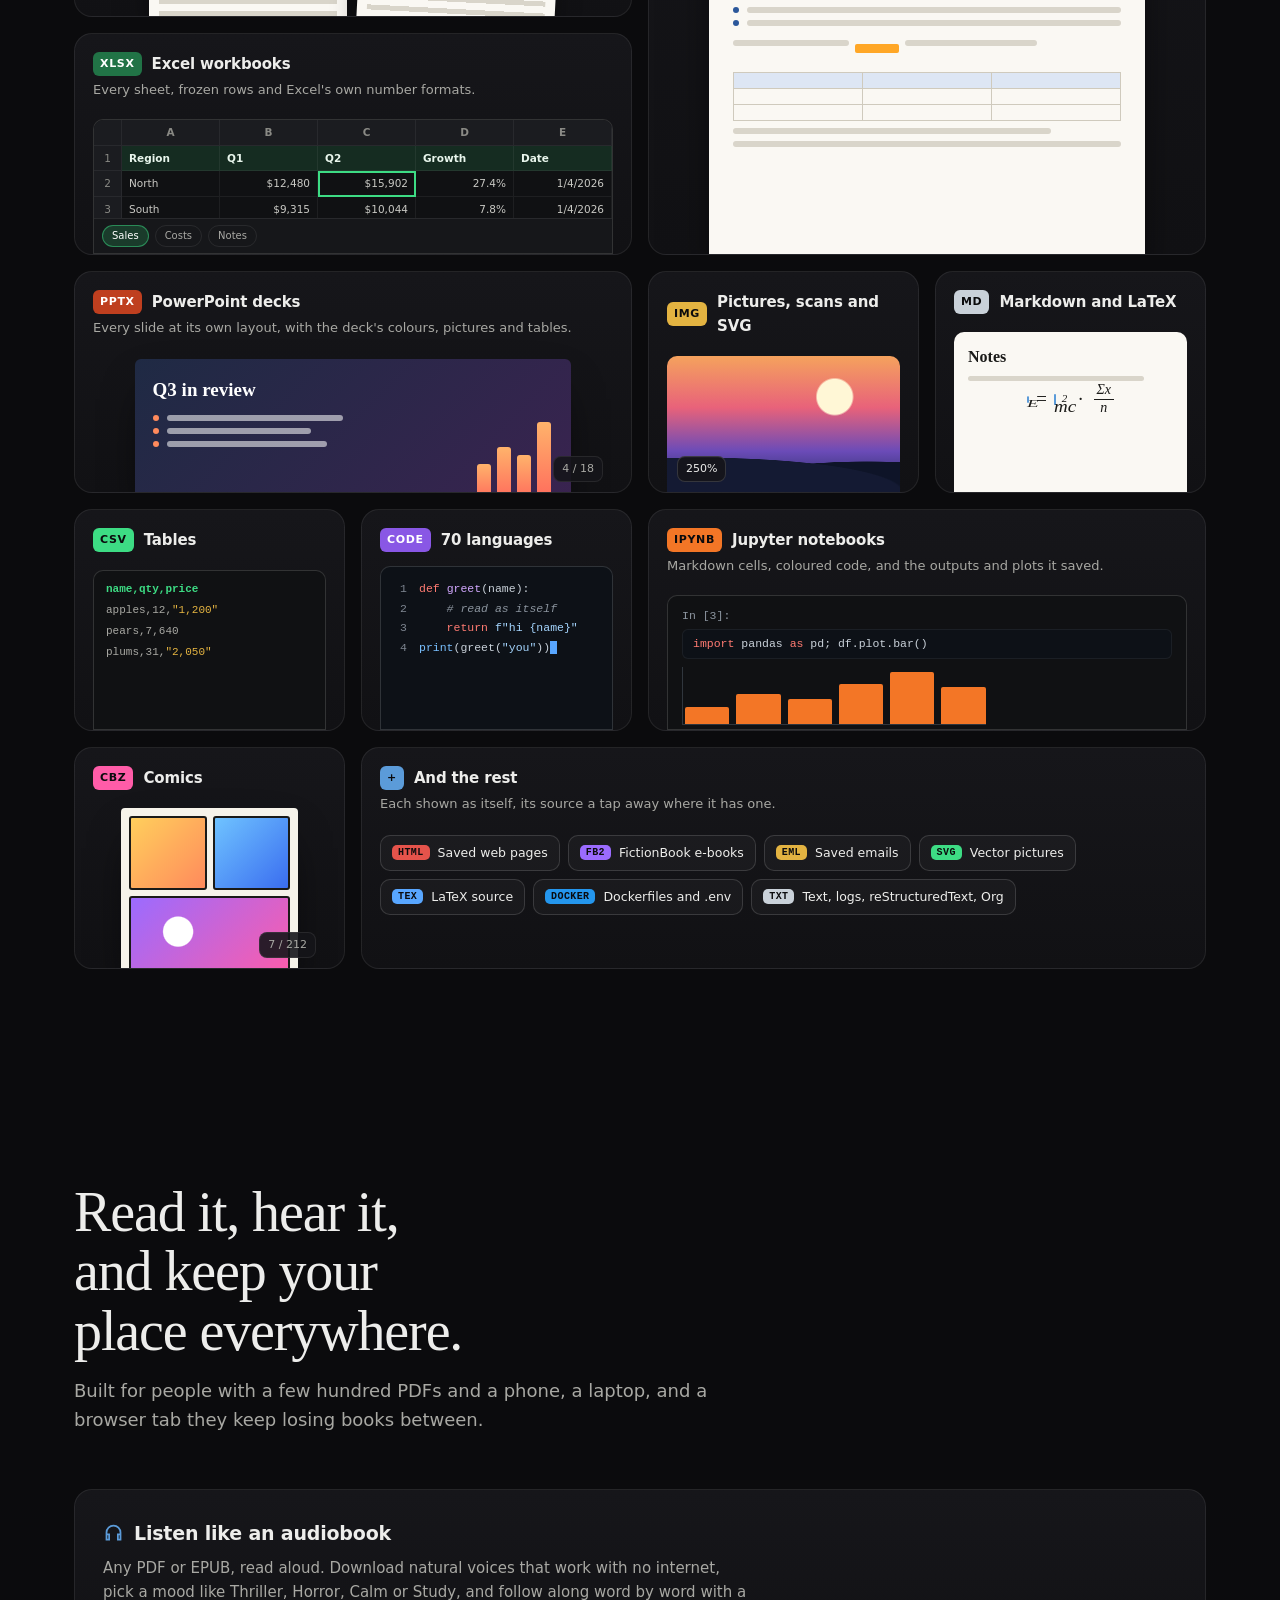
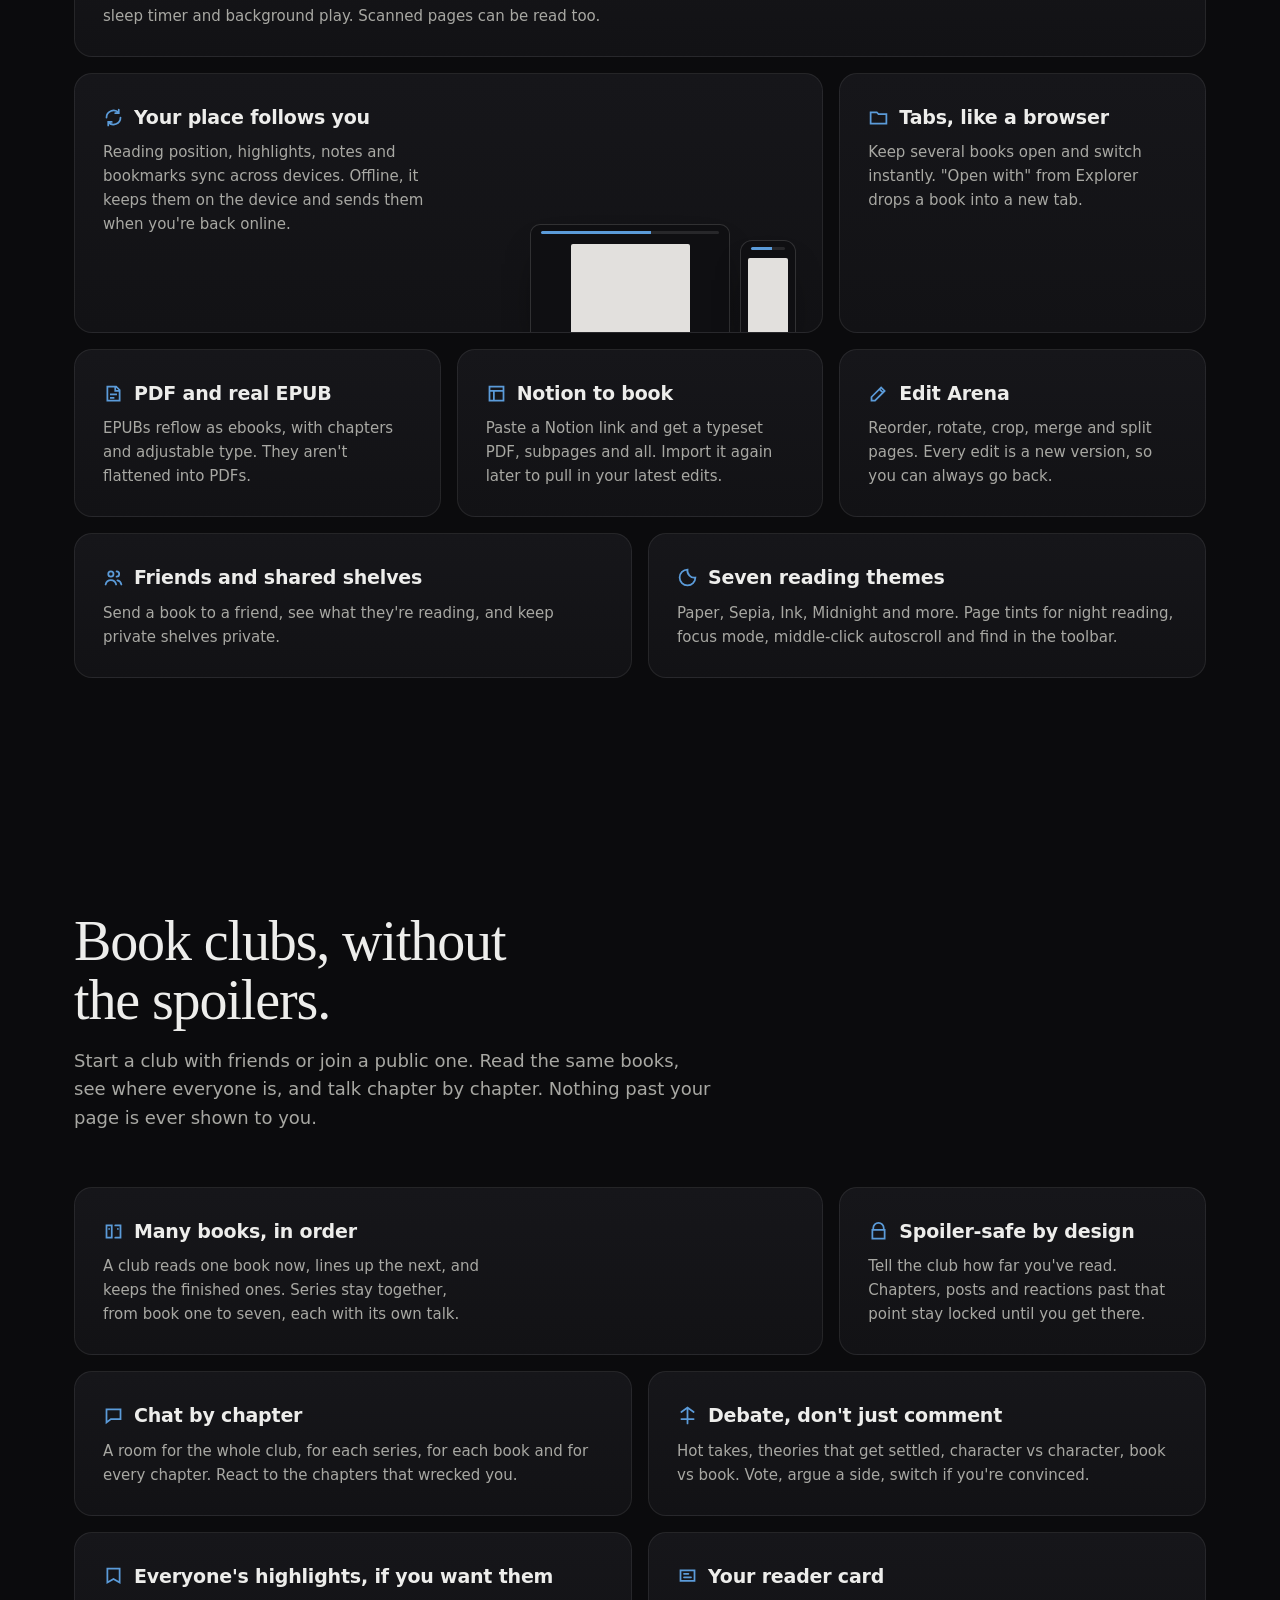
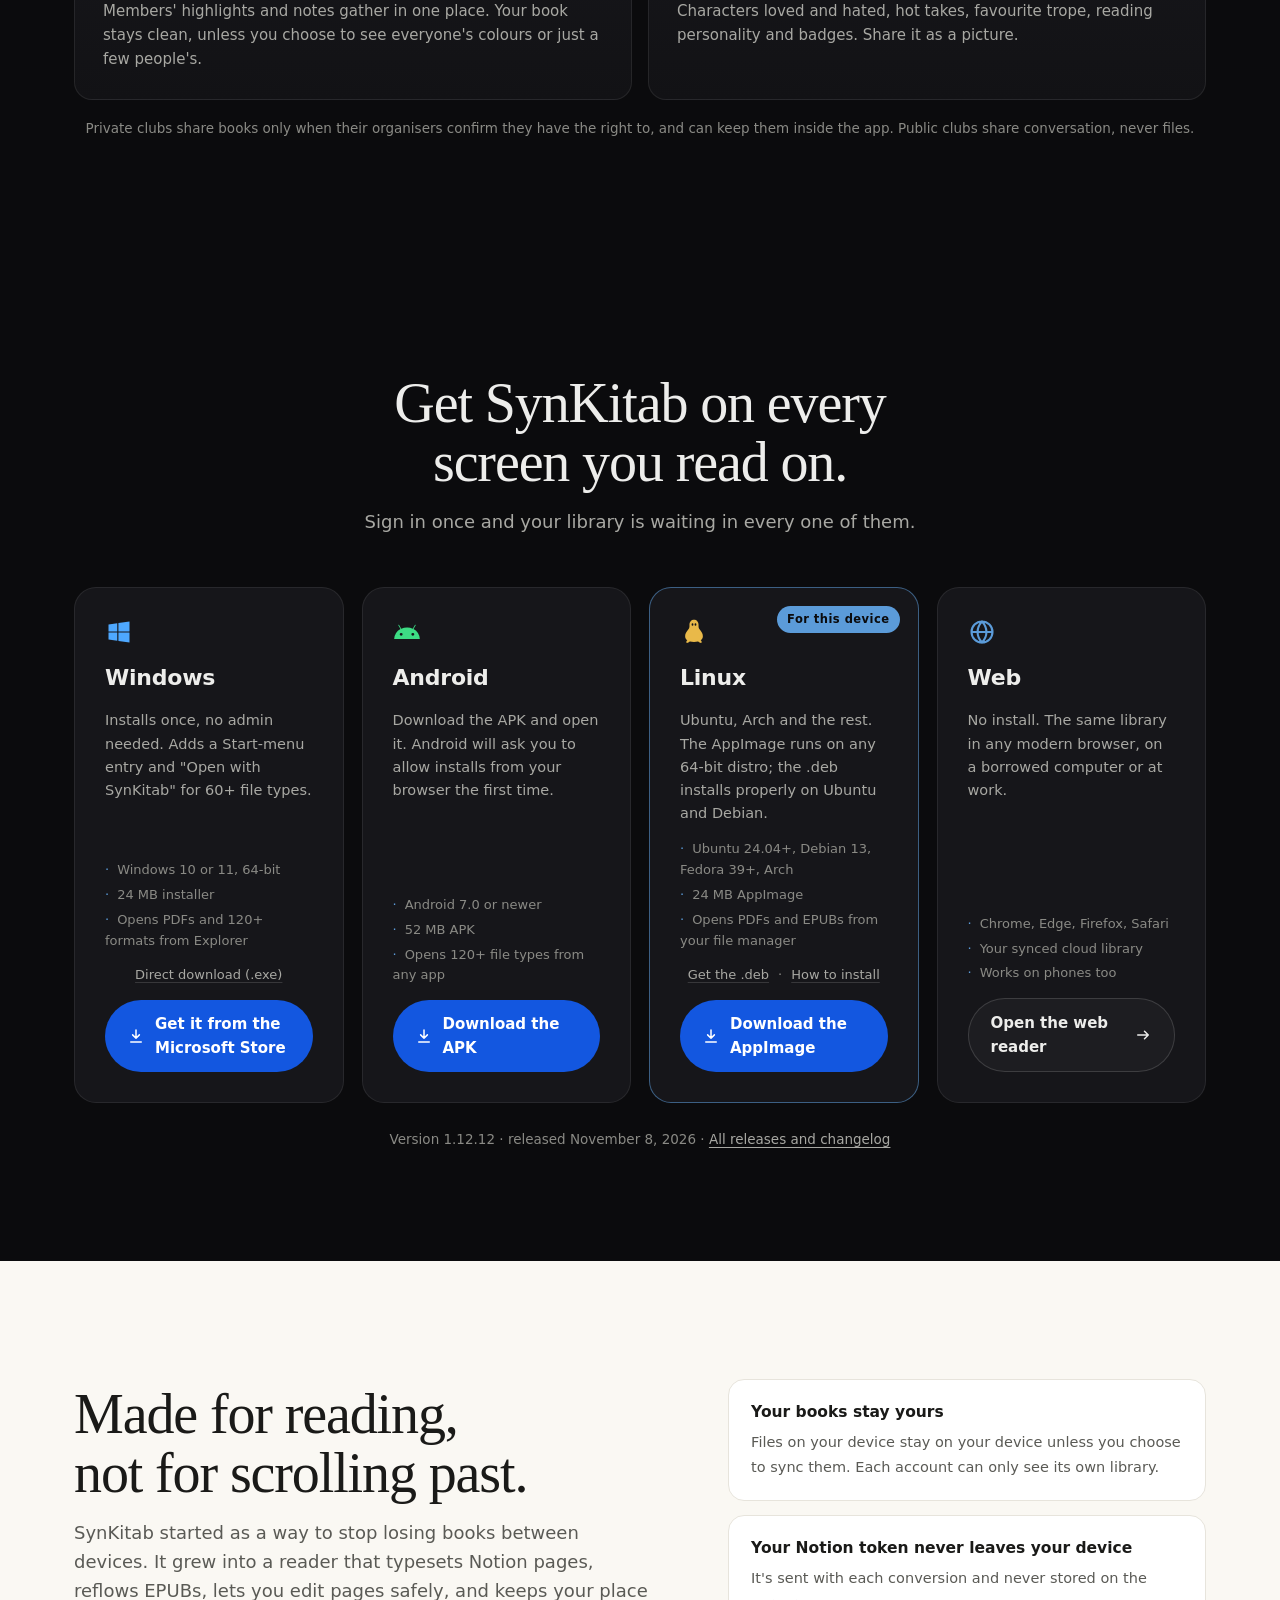
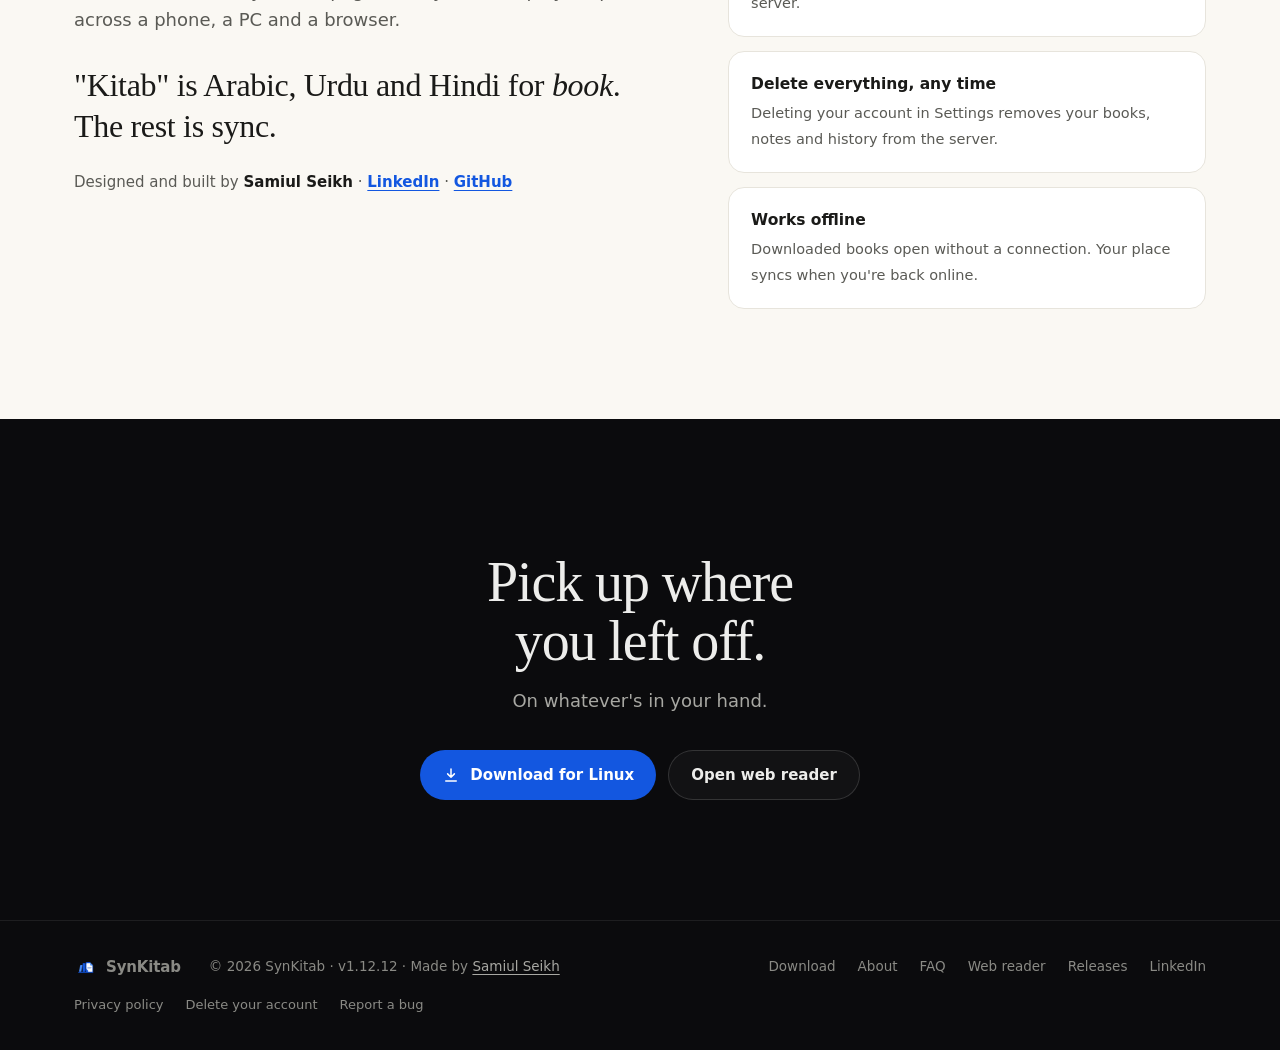
==== commit 17108215: "SynKitab 1.12.12" ====
--- a/index.html
+++ b/index.html
@@ -24,7 +24,7 @@
 :root{
   --bg:#0b0b0d; --bg2:#111114; --card:#16161a; --card2:#1c1c21;
   --line:rgba(255,255,255,.08); --line2:rgba(255,255,255,.14);
-  --text:#ededeb; --muted:#a8a8a3; --faint:#6f6f6a;
+  --text:#ededeb; --muted:#a8a8a3; --faint:#8a8a85;
   --accent:#5b9bd9; --brand:#1357e0; --paper:#faf8f3; --ink:#1a1a18;
   --r:18px; --maxw:1180px;
   --serif:"Fraunces",Georgia,serif; --sans:"Inter",system-ui,-apple-system,"Segoe UI",sans-serif;
@@ -47,8 +47,8 @@
 .btn{display:inline-flex;align-items:center;gap:10px;border-radius:999px;font-weight:600;font-size:15px;padding:12px 22px;transition:transform .15s ease,background .2s ease,box-shadow .2s ease,border-color .2s}
 .btn:hover{transform:translateY(-1px)}
 .btn svg{width:18px;height:18px;flex:none}
-.btn-primary{background:linear-gradient(180deg,#2d6ff0,var(--brand));color:#fff;box-shadow:0 8px 30px -8px rgba(19,87,224,.7),inset 0 1px 0 rgba(255,255,255,.18)}
-.btn-primary:hover{box-shadow:0 12px 40px -8px rgba(19,87,224,.9),inset 0 1px 0 rgba(255,255,255,.22)}
+.btn-primary{background:var(--brand);color:#fff}
+.btn-primary:hover{background:#2a68e8}
 .btn-ghost{border:1px solid var(--line2);color:var(--text);background:rgba(255,255,255,.03)}
 .btn-ghost:hover{border-color:rgba(255,255,255,.28);background:rgba(255,255,255,.06)}
 .btn-sm{padding:8px 16px;font-size:14px}
@@ -58,12 +58,11 @@
 .glow{position:absolute;inset:-20% -10% auto;height:760px;pointer-events:none;
   background:radial-gradient(600px 340px at 72% 30%,rgba(19,87,224,.35),transparent 70%),
              radial-gradient(520px 300px at 18% 10%,rgba(91,155,217,.16),transparent 70%)}
-.grain{position:absolute;inset:0;pointer-events:none;opacity:.05;background-image:url("data:image/svg+xml,%3Csvg xmlns='http://www.w3.org/2000/svg' width='160' height='160'%3E%3Cfilter id='n'%3E%3CfeTurbulence type='fractalNoise' baseFrequency='.9' numOctaves='3'/%3E%3C/filter%3E%3Crect width='100%25' height='100%25' filter='url(%23n)'/%3E%3C/svg%3E")}
 .hero-grid{position:relative;display:grid;grid-template-columns:1.02fr 1fr;gap:56px;align-items:center}
 .eyebrow{display:inline-flex;align-items:center;gap:8px;font-size:13px;color:var(--muted);border:1px solid var(--line2);border-radius:999px;padding:6px 12px 6px 8px;background:rgba(255,255,255,.03)}
-.eyebrow .dot{width:8px;height:8px;border-radius:50%;background:#3ddc84;box-shadow:0 0 0 4px rgba(61,220,132,.15)}
+.eyebrow .dot{width:8px;height:8px;border-radius:50%;background:#3ddc84}
 h1{text-wrap:balance;font-family:var(--serif);font-weight:400;font-size:clamp(44px,6.2vw,84px);line-height:1.02;letter-spacing:-.025em;margin:22px 0 22px}
-h1 em{font-style:italic;background:linear-gradient(100deg,#9cc4ff 0%,var(--accent) 45%,#2d6ff0 100%);-webkit-background-clip:text;background-clip:text;color:transparent}
+h1 em{font-style:normal;color:var(--accent)}
 .lede{font-size:clamp(17px,1.6vw,19.5px);color:var(--muted);max-width:34ch}
 .ctas{display:flex;flex-wrap:wrap;gap:12px;margin-top:34px}
 .meta{margin-top:18px;font-size:13px;color:var(--faint)}
@@ -72,9 +71,8 @@
 /* ---------------------------------------------------------- app mockup */
 .stage{position:relative;perspective:1600px}
 .window{position:relative;border-radius:14px;background:#121214;border:1px solid var(--line2);
-  box-shadow:0 50px 120px -30px rgba(0,0,0,.9),0 0 0 1px rgba(0,0,0,.4),0 30px 80px -40px rgba(19,87,224,.55);
-  transform:rotateY(-9deg) rotateX(4deg);transform-origin:left center;overflow:hidden;animation:float 9s ease-in-out infinite}
-@keyframes float{0%,100%{transform:rotateY(-9deg) rotateX(4deg) translateY(0)}50%{transform:rotateY(-7deg) rotateX(3deg) translateY(-8px)}}
+  box-shadow:0 50px 120px -30px rgba(0,0,0,.9),0 0 0 1px rgba(0,0,0,.4);
+  transform:rotateY(-9deg) rotateX(4deg);transform-origin:left center;overflow:hidden}
 .titlebar{display:flex;align-items:center;gap:8px;height:30px;padding:0 12px;background:#1a1a1d;font-size:11.5px;color:var(--muted)}
 .titlebar img{width:14px;height:14px;border-radius:3px}
 .titlebar .ctl{margin-left:auto;display:flex;gap:14px;color:var(--faint);letter-spacing:6px}
@@ -92,13 +90,11 @@
   box-shadow:0 10px 40px rgba(0,0,0,.5);animation:scroll 14s linear infinite}
 @keyframes scroll{0%{transform:translateY(0)}100%{transform:translateY(-230px)}}
 .page h4{font-family:var(--serif);font-weight:600;font-size:19px;line-height:1.15;margin-bottom:6px}
-.page .by{font-size:9px;letter-spacing:.14em;text-transform:uppercase;color:#8a877e;margin-bottom:14px}
+.page .by{font-size:9px;letter-spacing:.14em;text-transform:uppercase;color:#6b685f;margin-bottom:14px}
 .l{height:6px;border-radius:3px;background:#d9d5ca;margin:8px 0}
 .l.s{width:62%}.l.m{width:84%}
 .hl{background:linear-gradient(90deg,rgba(255,214,90,.75),rgba(255,214,90,.55));height:8px;border-radius:2px;margin:8px 0;width:78%}
 .anchor{position:absolute;left:46%;top:52%;width:30px;height:30px;border-radius:50%;background:rgba(250,248,243,.9);border:1px solid rgba(0,0,0,.2);display:grid;place-items:center;box-shadow:0 4px 14px rgba(0,0,0,.35)}
-.anchor::before{content:"";position:absolute;inset:-8px;border-radius:50%;border:2px solid rgba(91,155,217,.6);animation:ping 2.2s ease-out infinite}
-@keyframes ping{0%{transform:scale(.7);opacity:1}100%{transform:scale(1.5);opacity:0}}
 .anchor svg{width:16px;height:16px;color:#333}
 .marks{border-left:1px solid var(--line);background:#141417;padding:14px 12px;font-size:11px}
 .marks b{display:block;font-size:12px;margin-bottom:10px}
@@ -118,10 +114,9 @@
 .lede mark{color:#f4f4f1;font-weight:500;background:linear-gradient(transparent 66%,rgba(91,155,217,.34) 66%,rgba(91,155,217,.34) 94%,transparent 94%);-webkit-box-decoration-break:clone;box-decoration-break:clone;padding:0 2px}
 .mark .sw{display:inline-block;width:8px;height:8px;border-radius:2px;margin-right:6px;vertical-align:middle}
 .chip{position:absolute;display:flex;align-items:center;gap:8px;font-size:12.5px;font-weight:500;padding:9px 13px;border-radius:12px;background:rgba(22,22,26,.92);border:1px solid var(--line2);box-shadow:0 18px 40px -12px rgba(0,0,0,.8);backdrop-filter:blur(8px)}
-.chip.a{right:96px;top:-22px;animation:bob 6s ease-in-out infinite}
-.chip.b{left:-26px;bottom:14%;animation:bob 7s ease-in-out infinite reverse}
+.chip.a{right:96px;top:-22px}
+.chip.b{left:-26px;bottom:14%}
 .chip .g{width:8px;height:8px;border-radius:50%;background:#3ddc84}
-@keyframes bob{0%,100%{transform:translateY(0)}50%{transform:translateY(-10px)}}
 
 /* ---------------------------------------------------------- platforms */
 .strip{border-top:1px solid var(--line);border-bottom:1px solid var(--line);background:var(--bg2)}
@@ -131,20 +126,20 @@
 
 /* ---------------------------------------------------------- sections */
 section{padding:110px 0;scroll-margin-top:64px}
-.kicker{font-size:13px;letter-spacing:.14em;text-transform:uppercase;color:var(--accent);font-weight:600}
 h2{text-wrap:balance;font-family:var(--serif);font-weight:400;font-size:clamp(34px,4.4vw,56px);line-height:1.06;letter-spacing:-.02em;margin:14px 0 16px;max-width:18ch}
 .sub{color:var(--muted);font-size:18px;max-width:56ch}
 
 /* bento */
 .bento{display:grid;grid-template-columns:repeat(6,1fr);gap:16px;margin-top:54px}
-.cell{position:relative;overflow:hidden;border-radius:var(--r);background:linear-gradient(180deg,var(--card),#121215);border:1px solid var(--line);padding:28px;transition:border-color .25s,transform .25s}
-.cell:hover{border-color:var(--line2);transform:translateY(-2px)}
-.cell h3{font-size:19px;font-weight:600;letter-spacing:-.01em;margin:14px 0 8px}
+.cell{position:relative;overflow:hidden;border-radius:var(--r);background:linear-gradient(180deg,var(--card),#121215);border:1px solid var(--line);padding:28px;display:grid;grid-template-columns:auto 1fr;column-gap:10px;align-content:start;align-items:center}
+.cell>p{grid-column:1/-1}
+.cell h3{font-size:19px;font-weight:600;letter-spacing:-.01em;margin:0}
+.cell h3+p{margin-top:8px}
 .cell p{color:var(--muted);font-size:15px}
-.ic{width:42px;height:42px;border-radius:12px;display:grid;place-items:center;background:rgba(91,155,217,.1);border:1px solid rgba(91,155,217,.25);color:var(--accent)}
+.ic{display:grid;color:var(--accent)}
 .ic svg{width:21px;height:21px}
 .c4{grid-column:span 4}.c2{grid-column:span 2}.c3{grid-column:span 3}.c6{grid-column:span 6}
-.cell.feature{min-height:260px;background:radial-gradient(500px 220px at 90% 0%,rgba(19,87,224,.22),transparent 70%),linear-gradient(180deg,var(--card),#121215)}
+.cell.feature{min-height:260px}
 .devices{position:absolute;right:26px;bottom:-12px;display:flex;align-items:flex-end;gap:10px}
 .dv{border:1px solid var(--line2);background:#0f0f12;border-radius:10px;box-shadow:0 20px 40px -20px #000}
 .dv.pc{width:200px;height:120px}.dv.ph{width:56px;height:104px;border-radius:12px}
@@ -153,18 +148,16 @@
 .dv .bar{height:3px;margin:6px 10px 0;border-radius:2px;background:linear-gradient(90deg,var(--accent) 62%,rgba(255,255,255,.1) 62%)}
 
 /* downloads */
-#download{background:radial-gradient(900px 400px at 50% 0%,rgba(19,87,224,.14),transparent 70%)}
 .dl{display:grid;grid-template-columns:repeat(4,1fr);gap:18px;margin-top:50px}
 /* Four cards need the full width; below it they pair up before stacking
    (the 980px rule further down). */
 @media (max-width:1140px){.dl{grid-template-columns:repeat(2,1fr)}}
 .card{position:relative;border-radius:22px;padding:30px;background:var(--card);border:1px solid var(--line);display:flex;flex-direction:column;gap:14px;transition:border-color .25s,box-shadow .25s,transform .25s}
-.card:hover{transform:translateY(-3px);border-color:var(--line2)}
-.card.you{border-color:rgba(91,155,217,.55);box-shadow:0 0 0 1px rgba(91,155,217,.25),0 30px 70px -30px rgba(19,87,224,.6)}
+.card.you{border-color:rgba(91,155,217,.55)}
 .card .badge{position:absolute;top:18px;right:18px;font-size:11.5px;font-weight:600;letter-spacing:.04em;color:#0b0b0d;background:var(--accent);padding:4px 10px;border-radius:999px;display:none}
 .card.you .badge{display:block}
-.card .os{width:48px;height:48px;border-radius:14px;display:grid;place-items:center;background:var(--card2);border:1px solid var(--line2)}
-.card .os svg{width:24px;height:24px}
+.card .os{display:flex}
+.card .os svg{width:28px;height:28px}
 .card h3{font-size:22px;font-weight:600;letter-spacing:-.01em}
 .card p{color:var(--muted);font-size:14.5px;flex:1}
 .card ul{list-style:none;color:var(--faint);font-size:13px;display:grid;gap:4px}
@@ -184,7 +177,6 @@
 
 /* about */
 #about{background:var(--paper);color:var(--ink)}
-#about .kicker{color:var(--brand)}
 #about .sub{color:#5a5a55}
 .about-grid{display:grid;grid-template-columns:1.1fr .9fr;gap:70px;align-items:start}
 .quote{font-family:var(--serif);font-size:clamp(24px,2.6vw,32px);line-height:1.3;letter-spacing:-.01em;margin-top:30px}
@@ -199,6 +191,7 @@
 .final .ctas{justify-content:center}
 
 footer{border-top:1px solid var(--line);padding:34px 0;color:var(--faint);font-size:13.5px}
+.meta,.fine,footer,.pageno,.zoomchip,.eyebrow{font-variant-numeric:tabular-nums}
 footer .wrap{display:flex;flex-wrap:wrap;gap:16px 28px;align-items:center}
 footer .sp{margin-left:auto;display:flex;flex-wrap:wrap;gap:10px 22px}
 footer a:hover{color:var(--text)}
@@ -206,17 +199,10 @@
 
 /* ------------------------------------------------------------ formats */
 #formats{position:relative;overflow:hidden;padding-bottom:90px}
-#formats::before{content:"";position:absolute;inset:0;pointer-events:none;
-  background:radial-gradient(700px 360px at 85% 8%,rgba(19,87,224,.18),transparent 70%),
-             radial-gradient(600px 320px at 5% 60%,rgba(61,220,132,.07),transparent 70%)}
-.proof{display:flex;flex-wrap:wrap;gap:10px;margin-top:26px}
-.proof span{display:inline-flex;align-items:center;gap:8px;font-size:13.5px;color:var(--text);border:1px solid var(--line2);border-radius:999px;padding:8px 14px;background:rgba(255,255,255,.03)}
-.proof svg{width:16px;height:16px;color:#3ddc84}
 .fgrid{position:relative;display:grid;grid-template-columns:repeat(4,minmax(0,1fr));grid-auto-rows:222px;gap:16px;margin-top:48px}
 .ft{position:relative;overflow:hidden;border-radius:var(--r);border:1px solid var(--line);background:linear-gradient(180deg,var(--card),#111114);padding:18px 18px 0;display:flex;flex-direction:column;transition:border-color .3s,transform .3s,box-shadow .3s}
-.ft:hover{transform:translateY(-3px);border-color:var(--line2);box-shadow:0 30px 60px -30px rgba(0,0,0,.9)}
 .ft .tag{display:flex;align-items:center;gap:10px;font-weight:600;font-size:15px;letter-spacing:-.01em}
-.ft .tag i{font-style:normal;font-size:10.5px;font-weight:700;letter-spacing:.06em;padding:3px 7px;border-radius:6px;color:#0b0b0d}
+.ft .tag i{font-style:normal;font-size:11px;font-weight:700;letter-spacing:.06em;padding:3px 7px;border-radius:6px;color:#0b0b0d}
 .ft .say{color:var(--muted);font-size:13px;margin-top:4px}
 .ft .vis{flex:1;position:relative;margin-top:14px}
 .w2{grid-column:span 2}.w3{grid-column:span 3}.h2{grid-row:span 2}
@@ -233,7 +219,7 @@
 .doc table{width:100%;border-collapse:collapse;margin-top:12px}
 .doc td{border:1px solid #cfcabd;height:16px}
 .doc tr:first-child td{background:#dde6f4}
-.doc .hit{display:inline-block;height:9px;width:44px;border-radius:2px;background:#ffa726;box-shadow:0 0 0 3px rgba(255,167,38,.25);vertical-align:middle;animation:blink 2.4s ease-in-out infinite}
+.doc .hit{display:inline-block;height:9px;width:44px;border-radius:2px;background:#ffa726;vertical-align:middle;animation:blink 2.4s ease-in-out infinite}
 @keyframes blink{0%,100%{opacity:1}50%{opacity:.45}}
 .findpill{position:absolute;right:10%;top:-6px;z-index:2;display:flex;gap:8px;align-items:center;font-size:11.5px;background:rgba(22,22,26,.95);border:1px solid var(--line2);border-radius:10px;padding:6px 10px;box-shadow:0 14px 30px -10px #000}
 .findpill svg{width:13px;height:13px;color:var(--muted)}
@@ -247,8 +233,7 @@
 .xl .row>span:first-child{background:#1b1c20;color:var(--faint);text-align:center}
 .xl .row.th>span:not(:first-child){background:rgba(33,115,70,.28);color:#e8f5ec;font-weight:600}
 .xl .n{text-align:right;font-variant-numeric:tabular-nums}
-.xl .sel{outline:2px solid #3ddc84;outline-offset:-2px;animation:selpulse 3s ease-in-out infinite}
-@keyframes selpulse{0%,100%{box-shadow:inset 0 0 0 0 rgba(61,220,132,.0)}50%{box-shadow:inset 0 0 18px 0 rgba(61,220,132,.35)}}
+.xl .sel{outline:2px solid #3ddc84;outline-offset:-2px}
 .xl .sheets{position:absolute;left:0;right:0;bottom:0;display:flex;gap:6px;padding:6px 8px;background:#16171a;border-top:1px solid var(--line);font-size:10px}
 .xl .sheets span{padding:2px 9px;border-radius:999px;color:var(--muted);border:1px solid var(--line)}
 .xl .sheets span.on{background:rgba(33,115,70,.4);color:#fff;border-color:rgba(61,220,132,.5)}
@@ -256,7 +241,7 @@
 /* code */
 .code{position:absolute;inset:0 0 0;border-radius:10px 10px 0 0;background:#0d1117;border:1px solid var(--line2);padding:12px 12px 0 0;font:11.5px/1.7 ui-monospace,"Cascadia Code",Consolas,monospace;color:#c9d1d9;overflow:hidden}
 .code div{white-space:pre}
-.code u{text-decoration:none;display:inline-block;width:26px;text-align:right;margin-right:12px;color:#484f58}
+.code u{text-decoration:none;display:inline-block;width:26px;text-align:right;margin-right:12px;color:#7d8590}
 .k{color:#ff7b72}.s{color:#a5d6ff}.f{color:#d2a8ff}.c{color:#8b949e;font-style:italic}.nm{color:#79c0ff}
 .code .cursor{display:inline-block;width:7px;height:13px;background:#58a6ff;vertical-align:middle;animation:blink 1.1s steps(1) infinite}
 
@@ -319,14 +304,6 @@
 .more{position:absolute;inset:6px 0 0;display:flex;flex-wrap:wrap;align-content:flex-start;gap:8px}
 .more span{display:inline-flex;align-items:center;gap:8px;font-size:12.5px;color:var(--text);border:1px solid var(--line2);border-radius:10px;padding:7px 11px;background:rgba(255,255,255,.03)}
 .more span i{font-style:normal;font:700 10px ui-monospace,Consolas,monospace;letter-spacing:.04em;padding:2px 6px;border-radius:5px;color:#0b0b0d}
-
-/* extension ribbon */
-.ribbon{position:relative;margin-top:42px;overflow:hidden;mask-image:linear-gradient(90deg,transparent,#000 8%,#000 92%,transparent);-webkit-mask-image:linear-gradient(90deg,transparent,#000 8%,#000 92%,transparent)}
-.ribbon .track{display:flex;gap:10px;width:max-content;animation:marquee 140s linear infinite}
-.ribbon:hover .track{animation-play-state:paused}
-@keyframes marquee{from{transform:translateX(0)}to{transform:translateX(-50%)}}
-.ribbon span{font:600 13px ui-monospace,Consolas,monospace;padding:7px 12px;border-radius:9px;border:1px solid var(--line2);background:rgba(255,255,255,.03);color:var(--muted);white-space:nowrap}
-.ribbon span.hot{color:#fff;border-color:rgba(91,155,217,.5);background:rgba(19,87,224,.14)}
 
 @media (max-width:980px){
   .fgrid{grid-template-columns:repeat(2,minmax(0,1fr))}
@@ -340,10 +317,7 @@
   .nb .cell{margin:2px 0 4px}.nb .plot{height:34px}
 }
 
-/* reveal */
-.rv{opacity:0;transform:translateY(18px);transition:opacity .8s ease,transform .8s cubic-bezier(.2,.7,.2,1)}
-.rv.in{opacity:1;transform:none}
-@media (prefers-reduced-motion:reduce){*{animation:none!important;transition:none!important}.rv{opacity:1;transform:none}}
+@media (prefers-reduced-motion:reduce){*{animation:none!important;transition:none!important}}
 
 /* responsive */
 /* A grid item will not shrink below its content by default, so one wide child
@@ -399,20 +373,20 @@
 </nav>
 
 <header class="hero" id="top">
-  <div class="glow"></div><div class="grain"></div>
+  <div class="glow"></div>
   <div class="wrap hero-grid">
     <div>
-      <span class="eyebrow rv"><span class="dot"></span><span data-rel="headline">Now on Windows, Android, Linux and the web</span></span>
-      <h1 class="rv">Every book you own.<br><em>One library,</em> every device.</h1>
-      <p class="lede rv"><mark>Read any file</mark>, from PDFs and EPUBs to Word and comics. <mark>Listen like an audiobook</mark>. Then <mark>continue on any device</mark>, at the same line.</p>
-      <div class="ctas rv">
+      <span class="eyebrow"><span class="dot"></span><span data-rel="headline">Now on Windows, Android, Linux and the web</span></span>
+      <h1>Every book you own.<br><em>One library,</em> every device.</h1>
+      <p class="lede"><mark>Read any file</mark>, from PDFs and EPUBs to Word and comics. <mark>Listen like an audiobook</mark>. Then <mark>continue on any device</mark>, at the same line.</p>
+      <div class="ctas">
         <a class="btn btn-primary" id="hero-cta" href="#download"><svg><use href="#dl"/></svg><span>Download SynKitab</span></a>
         <a class="btn btn-ghost" href="https://reader.synkitab.com/"><svg><use href="#globe"/></svg>Read in the browser</a>
       </div>
-      <p class="meta rv">Free. <a href="#download">All downloads</a><span id="linux-help" hidden> · <a href="/linux.html">Installing on Linux</a></span><span id="windows-direct" hidden> · <a href="https://github.com/samiul1221/synkitab/releases/latest/download/SynKitab-Setup.exe">Direct download (.exe)</a></span></p>
-    </div>
-
-    <div class="stage rv" aria-hidden="true">
+      <p class="meta">Free. <a href="#download">All downloads</a><span id="linux-help" hidden> · <a href="/linux.html">Installing on Linux</a></span><span id="windows-direct" hidden> · <a href="https://github.com/samiul1221/synkitab/releases/latest/download/SynKitab-Setup.exe">Direct download (.exe)</a></span></p>
+    </div>
+
+    <div class="stage" aria-hidden="true">
       <div class="window">
         <div class="titlebar"><img src="logo.png" alt="">SynKitab<span class="ctl">&#8212; &#9633; &#10005;</span></div>
         <div class="tabs">
@@ -447,7 +421,7 @@
         </div>
       </div>
       <div class="chip a"><span class="g"></span>Synced to your phone, page 48</div>
-      <div class="chip b">&#10024; Picked up where you left off</div>
+      <div class="chip b"><span class="g"></span>Picked up where you left off</div>
     </div>
   </div>
 </header>
@@ -457,30 +431,22 @@
     <span><svg><use href="#win"/></svg>Windows 10 &amp; 11</span>
     <span><svg><use href="#droid"/></svg>Android 7 and up</span>
     <span><svg><use href="#globe"/></svg>Any modern browser</span>
-    <span>PDF · EPUB · Word · Excel · PowerPoint · Markdown · Images · Code · Comics</span>
   </div>
 </div>
 
 <section id="formats">
   <div class="wrap">
-    <div class="kicker rv">Every format</div>
-    <h2 class="rv">Open anything. It opens as itself.</h2>
-    <p class="sub rv">Word documents as pages, spreadsheets as sheets, slides at their own layout, Markdown with its maths typeset, notebooks with their plots, code with its colours, comics a page at a time or as one long scrolling strip for webtoons and manhwa. Nothing is converted on the way in and nothing is uploaded to read it, so a file opens the instant you tap it, even offline.</p>
-    <div class="proof rv">
-      <span><svg width="16" height="16" viewBox="0 0 24 24"><path fill="none" stroke="currentColor" stroke-width="2.4" stroke-linecap="round" stroke-linejoin="round" d="M5 12.5 10 17 19 7"/></svg>No conversion, no waiting</span>
-      <span><svg width="16" height="16" viewBox="0 0 24 24"><path fill="none" stroke="currentColor" stroke-width="2.4" stroke-linecap="round" stroke-linejoin="round" d="M5 12.5 10 17 19 7"/></svg>Works offline</span>
-      <span><svg width="16" height="16" viewBox="0 0 24 24"><path fill="none" stroke="currentColor" stroke-width="2.4" stroke-linecap="round" stroke-linejoin="round" d="M5 12.5 10 17 19 7"/></svg>Find and zoom in every file</span>
-      <span><svg width="16" height="16" viewBox="0 0 24 24"><path fill="none" stroke="currentColor" stroke-width="2.4" stroke-linecap="round" stroke-linejoin="round" d="M5 12.5 10 17 19 7"/></svg>"Open with" on Windows and Android</span>
-    </div>
+    <h2>Open anything. It opens as itself.</h2>
+    <p class="sub">Word documents as pages, spreadsheets as sheets, slides at their own layout, Markdown with its maths typeset, notebooks with their plots, code with its colours, comics a page at a time or as one long scrolling strip for webtoons and manhwa. Nothing is converted on the way in and nothing is uploaded to read it, so a file opens the instant you tap it, even offline.</p>
 
     <div class="fgrid">
-      <div class="ft w2 rv">
-        <div class="tag"><i style="background:#e5534b;color:#fff">PDF</i><i style="background:#5b9bd9">EPUB</i>Books, with everything you mark</div>
+      <div class="ft w2">
+        <div class="tag"><i style="background:#e5534b;color:#0b0b0d">PDF</i><i style="background:#5b9bd9">EPUB</i>Books, with everything you mark</div>
         <div class="say">Highlights, notes, bookmarks and your place, synced to every device.</div>
         <div class="vis"><div class="duo"><span></span><span></span></div></div>
       </div>
 
-      <div class="ft w2 h2 rv">
+      <div class="ft w2 h2">
         <div class="tag"><i style="background:#2b579a;color:#fff">DOCX</i>Word documents</div>
         <div class="say">Headings, lists, tables, pictures and links, laid out as the page it was written on.</div>
         <div class="vis">
@@ -497,7 +463,7 @@
         </div>
       </div>
 
-      <div class="ft w2 rv">
+      <div class="ft w2">
         <div class="tag"><i style="background:#217346;color:#fff">XLSX</i>Excel workbooks</div>
         <div class="say">Every sheet, frozen rows and Excel's own number formats.</div>
         <div class="vis">
@@ -511,8 +477,8 @@
         </div>
       </div>
 
-      <div class="ft w2 rv">
-        <div class="tag"><i style="background:#d24726;color:#fff">PPTX</i>PowerPoint decks</div>
+      <div class="ft w2">
+        <div class="tag"><i style="background:#bf3f1f;color:#fff">PPTX</i>PowerPoint decks</div>
         <div class="say">Every slide at its own layout, with the deck's colours, pictures and tables.</div>
         <div class="vis">
           <div class="slide">
@@ -526,12 +492,12 @@
         </div>
       </div>
 
-      <div class="ft rv">
+      <div class="ft">
         <div class="tag"><i style="background:#e3b341">IMG</i>Pictures, scans and SVG</div>
         <div class="vis"><div class="photo"></div><div class="zoomchip">250%</div></div>
       </div>
 
-      <div class="ft rv">
+      <div class="ft">
         <div class="tag"><i style="background:#c9d1d9">MD</i>Markdown and LaTeX</div>
         <div class="vis">
           <div class="mdv">
@@ -542,14 +508,14 @@
         </div>
       </div>
 
-      <div class="ft rv">
+      <div class="ft">
         <div class="tag"><i style="background:#3ddc84">CSV</i>Tables</div>
         <div class="vis">
           <div class="csv"><b>name,qty,price</b><br>apples,12,<span class="q">"1,200"</span><br>pears,7,640<br>plums,31,<span class="q">"2,050"</span></div>
         </div>
       </div>
 
-      <div class="ft rv">
+      <div class="ft">
         <div class="tag"><i style="background:#8957e5;color:#fff">CODE</i>70 languages</div>
         <div class="vis">
           <div class="code">
@@ -561,8 +527,8 @@
         </div>
       </div>
 
-      <div class="ft w2 rv">
-        <div class="tag"><i style="background:#f37626;color:#fff">IPYNB</i>Jupyter notebooks</div>
+      <div class="ft w2">
+        <div class="tag"><i style="background:#f37626;color:#0b0b0d">IPYNB</i>Jupyter notebooks</div>
         <div class="say">Markdown cells, coloured code, and the outputs and plots it saved.</div>
         <div class="vis">
           <div class="nb">
@@ -572,137 +538,133 @@
         </div>
       </div>
 
-      <div class="ft rv">
-        <div class="tag"><i style="background:#ff5ca8;color:#fff">CBZ</i>Comics</div>
+      <div class="ft">
+        <div class="tag"><i style="background:#ff5ca8;color:#0b0b0d">CBZ</i>Comics</div>
         <div class="vis">
           <div class="comic"><span></span><span></span><span></span></div>
           <div class="pageno">7 / 212</div>
         </div>
       </div>
 
-      <div class="ft w3 rv">
+      <div class="ft w3">
         <div class="tag"><i style="background:#5b9bd9">+</i>And the rest</div>
         <div class="say">Each shown as itself, its source a tap away where it has one.</div>
         <div class="vis">
           <div class="more">
-            <span><i style="background:#e5534b;color:#fff">HTML</i>Saved web pages</span>
-            <span><i style="background:#9b6bff;color:#fff">FB2</i>FictionBook e-books</span>
+            <span><i style="background:#e5534b;color:#0b0b0d">HTML</i>Saved web pages</span>
+            <span><i style="background:#9b6bff;color:#0b0b0d">FB2</i>FictionBook e-books</span>
             <span><i style="background:#e3b341">EML</i>Saved emails</span>
             <span><i style="background:#3ddc84">SVG</i>Vector pictures</span>
             <span><i style="background:#58a6ff">TEX</i>LaTeX source</span>
-            <span><i style="background:#2496ed;color:#fff">DOCKER</i>Dockerfiles and .env</span>
+            <span><i style="background:#2496ed;color:#0b0b0d">DOCKER</i>Dockerfiles and .env</span>
             <span><i style="background:#c9d1d9">TXT</i>Text, logs, reStructuredText, Org</span>
           </div>
         </div>
       </div>
     </div>
 
-    <div class="ribbon rv" aria-label="Supported file types"><div class="track"><span class="hot">.pdf</span><span class="hot">.epub</span><span class="hot">.docx</span><span class="hot">.xlsx</span><span class="hot">.pptx</span><span class="hot">.md</span><span class="">.jpg</span><span class="hot">.png</span><span class="">.txt</span><span class="hot">.csv</span><span class="hot">.ipynb</span><span class="hot">.html</span><span class="hot">.py</span><span class="">.js</span><span class="">.json</span><span class="">.svg</span><span class="hot">.cbz</span><span class="">.tex</span><span class="">.text</span><span class="">.log</span><span class="">.rst</span><span class="">.org</span><span class="">.adoc</span><span class="">.asciidoc</span><span class="">.eml</span><span class="">.mjs</span><span class="">.jsx</span><span class="">.ts</span><span class="">.tsx</span><span class="">.java</span><span class="">.kt</span><span class="">.kts</span><span class="">.c</span><span class="">.h</span><span class="">.cpp</span><span class="">.cc</span><span class="">.hpp</span><span class="">.cs</span><span class="">.go</span><span class="">.rs</span><span class="">.rb</span><span class="">.php</span><span class="">.swift</span><span class="">.dart</span><span class="">.scala</span><span class="">.lua</span><span class="">.r</span><span class="">.pl</span><span class="">.hs</span><span class="">.ex</span><span class="">.exs</span><span class="">.sh</span><span class="">.bash</span><span class="">.zsh</span><span class="">.ps1</span><span class="">.bat</span><span class="">.sql</span><span class="">.yaml</span><span class="">.yml</span><span class="">.toml</span><span class="">.ini</span><span class="">.xml</span><span class="">.css</span><span class="">.scss</span><span class="">.less</span><span class="">.styl</span><span class="">.htm</span><span class="">.xhtml</span><span class="">.vue</span><span class="">.svelte</span><span class="">.fb2</span><span class="">.sty</span><span class="">.gradle</span><span class="">.groovy</span><span class="">Dockerfile</span><span class="">Makefile</span><span class="">.mk</span><span class="">.cmake</span><span class="">.env</span><span class="">.properties</span><span class="">.cfg</span><span class="">.conf</span><span class="">.jsonc</span><span class="">.jl</span><span class="">.nim</span><span class="">.nix</span><span class="">.elm</span><span class="">.erl</span><span class="">.clj</span><span class="">.cljs</span><span class="">.fs</span><span class="">.fsx</span><span class="">.ml</span><span class="">.proto</span><span class="">.graphql</span><span class="">.gql</span><span class="">.vim</span><span class="">.coffee</span><span class="">.pas</span><span class="">.vb</span><span class="">.f90</span><span class="">.sv</span><span class="">.vhd</span><span class="">.asm</span><span class="">.tcl</span><span class="">.cr</span><span class="">.diff</span><span class="">.patch</span><span class="">.awk</span><span class="">.glsl</span><span class="">.wat</span><span class="">.lisp</span><span class="">.scm</span><span class="">.rkt</span><span class="">.hbs</span><span class="">.twig</span><span class="">.erb</span><span class="">.haml</span><span class="">.markdown</span><span class="">.mdx</span><span class="">.tsv</span><span class="">.jpeg</span><span class="">.webp</span><span class="">.gif</span><span class="">.bmp</span><span class="">.tif</span><span class="">.tiff</span><span class="">.cbt</span><span class="hot">.pdf</span><span class="hot">.epub</span><span class="hot">.docx</span><span class="hot">.xlsx</span><span class="hot">.pptx</span><span class="hot">.md</span><span class="">.jpg</span><span class="hot">.png</span><span class="">.txt</span><span class="hot">.csv</span><span class="hot">.ipynb</span><span class="hot">.html</span><span class="hot">.py</span><span class="">.js</span><span class="">.json</span><span class="">.svg</span><span class="hot">.cbz</span><span class="">.tex</span><span class="">.text</span><span class="">.log</span><span class="">.rst</span><span class="">.org</span><span class="">.adoc</span><span class="">.asciidoc</span><span class="">.eml</span><span class="">.mjs</span><span class="">.jsx</span><span class="">.ts</span><span class="">.tsx</span><span class="">.java</span><span class="">.kt</span><span class="">.kts</span><span class="">.c</span><span class="">.h</span><span class="">.cpp</span><span class="">.cc</span><span class="">.hpp</span><span class="">.cs</span><span class="">.go</span><span class="">.rs</span><span class="">.rb</span><span class="">.php</span><span class="">.swift</span><span class="">.dart</span><span class="">.scala</span><span class="">.lua</span><span class="">.r</span><span class="">.pl</span><span class="">.hs</span><span class="">.ex</span><span class="">.exs</span><span class="">.sh</span><span class="">.bash</span><span class="">.zsh</span><span class="">.ps1</span><span class="">.bat</span><span class="">.sql</span><span class="">.yaml</span><span class="">.yml</span><span class="">.toml</span><span class="">.ini</span><span class="">.xml</span><span class="">.css</span><span class="">.scss</span><span class="">.less</span><span class="">.styl</span><span class="">.htm</span><span class="">.xhtml</span><span class="">.vue</span><span class="">.svelte</span><span class="">.fb2</span><span class="">.sty</span><span class="">.gradle</span><span class="">.groovy</span><span class="">Dockerfile</span><span class="">Makefile</span><span class="">.mk</span><span class="">.cmake</span><span class="">.env</span><span class="">.properties</span><span class="">.cfg</span><span class="">.conf</span><span class="">.jsonc</span><span class="">.jl</span><span class="">.nim</span><span class="">.nix</span><span class="">.elm</span><span class="">.erl</span><span class="">.clj</span><span class="">.cljs</span><span class="">.fs</span><span class="">.fsx</span><span class="">.ml</span><span class="">.proto</span><span class="">.graphql</span><span class="">.gql</span><span class="">.vim</span><span class="">.coffee</span><span class="">.pas</span><span class="">.vb</span><span class="">.f90</span><span class="">.sv</span><span class="">.vhd</span><span class="">.asm</span><span class="">.tcl</span><span class="">.cr</span><span class="">.diff</span><span class="">.patch</span><span class="">.awk</span><span class="">.glsl</span><span class="">.wat</span><span class="">.lisp</span><span class="">.scm</span><span class="">.rkt</span><span class="">.hbs</span><span class="">.twig</span><span class="">.erb</span><span class="">.haml</span><span class="">.markdown</span><span class="">.mdx</span><span class="">.tsv</span><span class="">.jpeg</span><span class="">.webp</span><span class="">.gif</span><span class="">.bmp</span><span class="">.tif</span><span class="">.tiff</span><span class="">.cbt</span></div></div>
   </div>
 </section>
 
 <section id="features">
   <div class="wrap">
-    <div class="kicker rv">What it does</div>
-    <h2 class="rv">A reader that remembers everything.</h2>
-    <p class="sub rv">Built for people with a few hundred PDFs and a phone, a laptop, and a browser tab they keep losing books between.</p>
+    <h2>Read it, hear it, and keep your place everywhere.</h2>
+    <p class="sub">Built for people with a few hundred PDFs and a phone, a laptop, and a browser tab they keep losing books between.</p>
 
     <div class="bento">
-      <div class="cell feature c4 rv">
+      <div class="cell c6">
+        <div class="ic"><svg viewBox="0 0 24 24"><path fill="none" stroke="currentColor" stroke-width="2" stroke-linecap="round" d="M4 14v-2a8 8 0 0 1 16 0v2M4 14h3v6H4zM17 14h3v6h-3z"/></svg></div>
+        <h3>Listen like an audiobook</h3>
+        <p style="max-width:68ch">Any PDF or EPUB, read aloud. Download natural voices that work with no internet, pick a mood like Thriller, Horror, Calm or Study, and follow along word by word with a sleep timer and background play. Scanned pages can be read too.</p>
+      </div>
+      <div class="cell feature c4">
         <div class="ic"><svg viewBox="0 0 24 24"><path fill="none" stroke="currentColor" stroke-width="2" stroke-linecap="round" d="M4 12a8 8 0 0 1 14-5.3M20 12a8 8 0 0 1-14 5.3M18 3v4h-4M6 21v-4h4"/></svg></div>
         <h3>Your place follows you</h3>
         <p style="max-width:34ch">Reading position, highlights, notes and bookmarks sync across devices. Offline, it keeps them on the device and sends them when you're back online.</p>
         <div class="devices"><div class="dv pc"><div class="bar"></div><div class="pg"></div></div><div class="dv ph"><div class="bar"></div><div class="pg"></div></div></div>
       </div>
-      <div class="cell c2 rv">
+      <div class="cell c2">
         <div class="ic"><svg viewBox="0 0 24 24"><path fill="none" stroke="currentColor" stroke-width="2" d="M3 6h7l2 2h9v11H3z"/></svg></div>
         <h3>Tabs, like a browser</h3>
         <p>Keep several books open and switch instantly. "Open with" from Explorer drops a book into a new tab.</p>
       </div>
-      <div class="cell c2 rv">
+      <div class="cell c2">
         <div class="ic"><svg viewBox="0 0 24 24"><path fill="none" stroke="currentColor" stroke-width="2" d="M5 4h10l4 4v12H5zM14 4v5h5M8 13h8M8 17h5"/></svg></div>
         <h3>PDF and real EPUB</h3>
         <p>EPUBs reflow as ebooks, with chapters and adjustable type. They aren't flattened into PDFs.</p>
       </div>
-      <div class="cell c2 rv">
+      <div class="cell c2">
         <div class="ic"><svg viewBox="0 0 24 24"><path fill="none" stroke="currentColor" stroke-width="2" d="M4 4h16v16H4zM4 9h16M9 9v11"/></svg></div>
         <h3>Notion to book</h3>
         <p>Paste a Notion link and get a typeset PDF, subpages and all. Import it again later to pull in your latest edits.</p>
       </div>
-      <div class="cell c2 rv">
+      <div class="cell c2">
         <div class="ic"><svg viewBox="0 0 24 24"><path fill="none" stroke="currentColor" stroke-width="2" stroke-linecap="round" d="M4 20h4L19 9l-4-4L4 16zM13 7l4 4"/></svg></div>
         <h3>Edit Arena</h3>
         <p>Reorder, rotate, crop, merge and split pages. Every edit is a new version, so you can always go back.</p>
       </div>
-      <div class="cell c3 rv">
+      <div class="cell c3">
         <div class="ic"><svg viewBox="0 0 24 24"><path fill="none" stroke="currentColor" stroke-width="2" stroke-linecap="round" d="M9 11a3 3 0 1 0 0-6 3 3 0 0 0 0 6Zm6.5-6a3 3 0 0 1 0 6M3 20c.7-3 3.2-5 6-5s5.3 2 6 5m1.5-4.8c2.2.4 3.9 2.1 4.5 4.8"/></svg></div>
         <h3>Friends and shared shelves</h3>
         <p>Send a book to a friend, see what they're reading, and keep private shelves private.</p>
       </div>
-      <div class="cell c3 rv">
+      <div class="cell c3">
         <div class="ic"><svg viewBox="0 0 24 24"><path fill="none" stroke="currentColor" stroke-width="2" d="M12 3a9 9 0 1 0 9 9c-5 1-10-4-9-9z"/></svg></div>
         <h3>Seven reading themes</h3>
         <p>Paper, Sepia, Ink, Midnight and more. Page tints for night reading, focus mode, middle-click autoscroll and find in the toolbar.</p>
       </div>
-      <div class="cell c6 rv">
-        <div class="ic"><svg viewBox="0 0 24 24"><path fill="none" stroke="currentColor" stroke-width="2" stroke-linecap="round" d="M4 14v-2a8 8 0 0 1 16 0v2M4 14h3v6H4zM17 14h3v6h-3z"/></svg></div>
-        <h3>Listen like an audiobook</h3>
-        <p style="max-width:68ch">Any PDF or EPUB, read aloud. Download natural voices that work with no internet, pick a mood like Thriller, Horror, Calm or Study, and follow along word by word with a sleep timer and background play. Scanned pages can be read too.</p>
-      </div>
     </div>
   </div>
 </section>
 
 <section id="clubs">
   <div class="wrap">
-    <div class="kicker rv">Read together</div>
-    <h2 class="rv">Book clubs, without the spoilers.</h2>
-    <p class="sub rv">Start a club with friends or join a public one. Read the same books, see where everyone is, and talk chapter by chapter. Nothing past your page is ever shown to you.</p>
+    <h2>Book clubs, without the spoilers.</h2>
+    <p class="sub">Start a club with friends or join a public one. Read the same books, see where everyone is, and talk chapter by chapter. Nothing past your page is ever shown to you.</p>
 
     <div class="bento">
-      <div class="cell feature c4 rv">
+      <div class="cell c4">
         <div class="ic"><svg viewBox="0 0 24 24"><path fill="none" stroke="currentColor" stroke-width="2" stroke-linecap="round" d="M4 5h6v14H4zM14 5h6v14h-6M7 9h0M17 9h0"/></svg></div>
         <h3>Many books, in order</h3>
         <p style="max-width:40ch">A club reads one book now, lines up the next, and keeps the finished ones. Series stay together, from book one to seven, each with its own talk.</p>
       </div>
-      <div class="cell c2 rv">
+      <div class="cell c2">
         <div class="ic"><svg viewBox="0 0 24 24"><path fill="none" stroke="currentColor" stroke-width="2" d="M6 10V8a6 6 0 0 1 12 0v2M5 10h14v10H5z"/></svg></div>
         <h3>Spoiler-safe by design</h3>
         <p>Tell the club how far you've read. Chapters, posts and reactions past that point stay locked until you get there.</p>
       </div>
-      <div class="cell c2 rv">
+      <div class="cell c3">
         <div class="ic"><svg viewBox="0 0 24 24"><path fill="none" stroke="currentColor" stroke-width="2" stroke-linecap="round" d="M4 5h16v11H9l-5 4z"/></svg></div>
         <h3>Chat by chapter</h3>
         <p>A room for the whole club, for each series, for each book and for every chapter. React to the chapters that wrecked you.</p>
       </div>
-      <div class="cell c2 rv">
+      <div class="cell c3">
         <div class="ic"><svg viewBox="0 0 24 24"><path fill="none" stroke="currentColor" stroke-width="2" stroke-linecap="round" d="M12 3v18M5 8l7-5 7 5M5 16h14"/></svg></div>
         <h3>Debate, don't just comment</h3>
         <p>Hot takes, theories that get settled, character vs character, book vs book. Vote, argue a side, switch if you're convinced.</p>
       </div>
-      <div class="cell c3 rv">
+      <div class="cell c3">
         <div class="ic"><svg viewBox="0 0 24 24"><path fill="none" stroke="currentColor" stroke-width="2" stroke-linecap="round" d="M5 4h14v16l-7-4-7 4z"/></svg></div>
         <h3>Everyone's highlights, if you want them</h3>
         <p>Members' highlights and notes gather in one place. Your book stays clean, unless you choose to see everyone's colours or just a few people's.</p>
       </div>
-      <div class="cell c3 rv">
+      <div class="cell c3">
         <div class="ic"><svg viewBox="0 0 24 24"><path fill="none" stroke="currentColor" stroke-width="2" stroke-linecap="round" d="M4 6h16v12H4zM8 10h5M8 14h8"/></svg></div>
         <h3>Your reader card</h3>
         <p>Characters loved and hated, hot takes, favourite trope, reading personality and badges. Share it as a picture.</p>
       </div>
     </div>
-    <p class="fine rv" style="margin-top:18px">Private clubs share books only when their organisers confirm they have the right to, and can keep them inside the app. Public clubs share conversation, never files.</p>
+    <p class="fine" style="margin-top:18px">Private clubs share books only when their organisers confirm they have the right to, and can keep them inside the app. Public clubs share conversation, never files.</p>
   </div>
 </section>
 
 <section id="download">
   <div class="wrap">
-    <div class="kicker rv" style="text-align:center">Download</div>
-    <h2 class="rv" style="margin-left:auto;margin-right:auto;text-align:center">Get SynKitab on every screen you read on.</h2>
-    <p class="sub rv" style="margin:0 auto;text-align:center">Sign in once and your library is waiting in every one of them.</p>
+    <h2 style="margin-left:auto;margin-right:auto;text-align:center">Get SynKitab on every screen you read on.</h2>
+    <p class="sub" style="margin:0 auto;text-align:center">Sign in once and your library is waiting in every one of them.</p>
 
     <div class="dl">
-      <div class="card rv" data-os="windows">
+      <div class="card" data-os="windows">
         <span class="badge">For this device</span>
         <div class="os"><svg style="color:#4ea8ff"><use href="#win"/></svg></div>
         <h3>Windows</h3>
@@ -711,7 +673,7 @@
         <p class="alts"><a href="https://github.com/samiul1221/synkitab/releases/latest/download/SynKitab-Setup.exe">Direct download (.exe)</a></p>
         <a class="btn btn-primary" href="https://apps.microsoft.com/detail/9N33KGTDQC4P"><svg><use href="#dl"/></svg>Get it from the Microsoft Store</a>
       </div>
-      <div class="card rv" data-os="android">
+      <div class="card" data-os="android">
         <span class="badge">For this device</span>
         <div class="os"><svg style="color:#3ddc84"><use href="#droid"/></svg></div>
         <h3>Android</h3>
@@ -719,7 +681,7 @@
         <ul><li>Android 7.0 or newer</li><li data-rel="apk-size">A single APK</li><li>Opens 120+ file types from any app</li></ul>
         <a class="btn btn-primary" href="https://github.com/samiul1221/synkitab/releases/latest/download/SynKitab.apk"><svg><use href="#dl"/></svg>Download the APK</a>
       </div>
-      <div class="card rv" data-os="linux">
+      <div class="card" data-os="linux">
         <span class="badge">For this device</span>
         <div class="os"><svg style="color:#e9b949"><use href="#linux"/></svg></div>
         <h3>Linux</h3>
@@ -728,7 +690,7 @@
         <p class="alts"><a href="https://github.com/samiul1221/synkitab/releases/latest/download/SynKitab_amd64.deb">Get the .deb</a> <span>·</span> <a href="/linux.html">How to install</a></p>
         <a class="btn btn-primary" href="https://github.com/samiul1221/synkitab/releases/latest/download/SynKitab-x86_64.AppImage"><svg><use href="#dl"/></svg>Download the AppImage</a>
       </div>
-      <div class="card rv" data-os="web">
+      <div class="card" data-os="web">
         <span class="badge">For this device</span>
         <div class="os"><svg style="color:var(--accent)"><use href="#globe"/></svg></div>
         <h3>Web</h3>
@@ -737,33 +699,32 @@
         <a class="btn btn-ghost" href="https://reader.synkitab.com/">Open the web reader <svg><use href="#arrow"/></svg></a>
       </div>
     </div>
-    <p class="fine rv"><span data-rel="line"></span><a href="https://github.com/samiul1221/synkitab/releases">All releases and changelog</a></p>
+    <p class="fine"><span data-rel="line"></span><a href="https://github.com/samiul1221/synkitab/releases">All releases and changelog</a></p>
   </div>
 </section>
 
 <section id="about">
   <div class="wrap about-grid">
     <div>
-      <div class="kicker rv">About</div>
-      <h2 class="rv">Made for reading, not for scrolling past.</h2>
-      <p class="sub rv">SynKitab started as a way to stop losing books between devices. It grew into a reader that typesets Notion pages, reflows EPUBs, lets you edit pages safely, and keeps your place across a phone, a PC and a browser.</p>
-      <p class="quote rv">"Kitab" is Arabic, Urdu and Hindi for <em>book</em>. The rest is sync.</p>
-      <p class="rv" style="margin-top:22px;color:#5a5a55;font-size:15px">Designed and built by <b style="color:var(--ink)">Samiul Seikh</b> · <a href="https://www.linkedin.com/in/samiul-seikh-3b62082b7/" rel="author noopener" target="_blank" style="color:var(--brand);font-weight:600;text-decoration:underline;text-underline-offset:3px">LinkedIn</a> · <a href="https://github.com/samiul1221" rel="noopener" target="_blank" style="color:var(--brand);font-weight:600;text-decoration:underline;text-underline-offset:3px">GitHub</a></p>
+      <h2>Made for reading, not for scrolling past.</h2>
+      <p class="sub">SynKitab started as a way to stop losing books between devices. It grew into a reader that typesets Notion pages, reflows EPUBs, lets you edit pages safely, and keeps your place across a phone, a PC and a browser.</p>
+      <p class="quote">"Kitab" is Arabic, Urdu and Hindi for <em>book</em>. The rest is sync.</p>
+      <p style="margin-top:22px;color:#5a5a55;font-size:15px">Designed and built by <b style="color:var(--ink)">Samiul Seikh</b> · <a href="https://www.linkedin.com/in/samiul-seikh-3b62082b7/" rel="author noopener" target="_blank" style="color:var(--brand);font-weight:600;text-decoration:underline;text-underline-offset:3px">LinkedIn</a> · <a href="https://github.com/samiul1221" rel="noopener" target="_blank" style="color:var(--brand);font-weight:600;text-decoration:underline;text-underline-offset:3px">GitHub</a></p>
     </div>
     <div class="facts">
-      <div class="fact rv"><b>Your books stay yours</b><span>Files on your device stay on your device unless you choose to sync them. Each account can only see its own library.</span></div>
-      <div class="fact rv"><b>Your Notion token never leaves your device</b><span>It's sent with each conversion and never stored on the server.</span></div>
-      <div class="fact rv"><b>Delete everything, any time</b><span>Deleting your account in Settings removes your books, notes and history from the server.</span></div>
-      <div class="fact rv"><b>Works offline</b><span>Downloaded books open without a connection. Your place syncs when you're back online.</span></div>
+      <div class="fact"><b>Your books stay yours</b><span>Files on your device stay on your device unless you choose to sync them. Each account can only see its own library.</span></div>
+      <div class="fact"><b>Your Notion token never leaves your device</b><span>It's sent with each conversion and never stored on the server.</span></div>
+      <div class="fact"><b>Delete everything, any time</b><span>Deleting your account in Settings removes your books, notes and history from the server.</span></div>
+      <div class="fact"><b>Works offline</b><span>Downloaded books open without a connection. Your place syncs when you're back online.</span></div>
     </div>
   </div>
 </section>
 
 <section class="final">
   <div class="wrap">
-    <h2 class="rv">Pick up where you left off.</h2>
-    <p class="sub rv" style="margin:0 auto">On whatever's in your hand.</p>
-    <div class="ctas rv">
+    <h2>Pick up where you left off.</h2>
+    <p class="sub" style="margin:0 auto">On whatever's in your hand.</p>
+    <div class="ctas">
       <a class="btn btn-primary" id="final-cta" href="#download"><svg><use href="#dl"/></svg><span>Download SynKitab</span></a>
       <a class="btn btn-ghost" href="https://reader.synkitab.com/">Open web reader</a>
     </div>
@@ -907,14 +868,6 @@
     })
     .catch(function () {});
 
-  // Reveal on scroll.
-  var io = "IntersectionObserver" in window ? new IntersectionObserver(function (es) {
-    es.forEach(function (e) { if (e.isIntersecting) { e.target.classList.add("in"); io.unobserve(e.target); } });
-  }, { threshold: 0.12 }) : null;
-  document.querySelectorAll(".rv").forEach(function (el, i) {
-    el.style.transitionDelay = Math.min(i % 6, 5) * 60 + "ms";
-    if (io) io.observe(el); else el.classList.add("in");
-  });
 })();
 </script>
 </body>
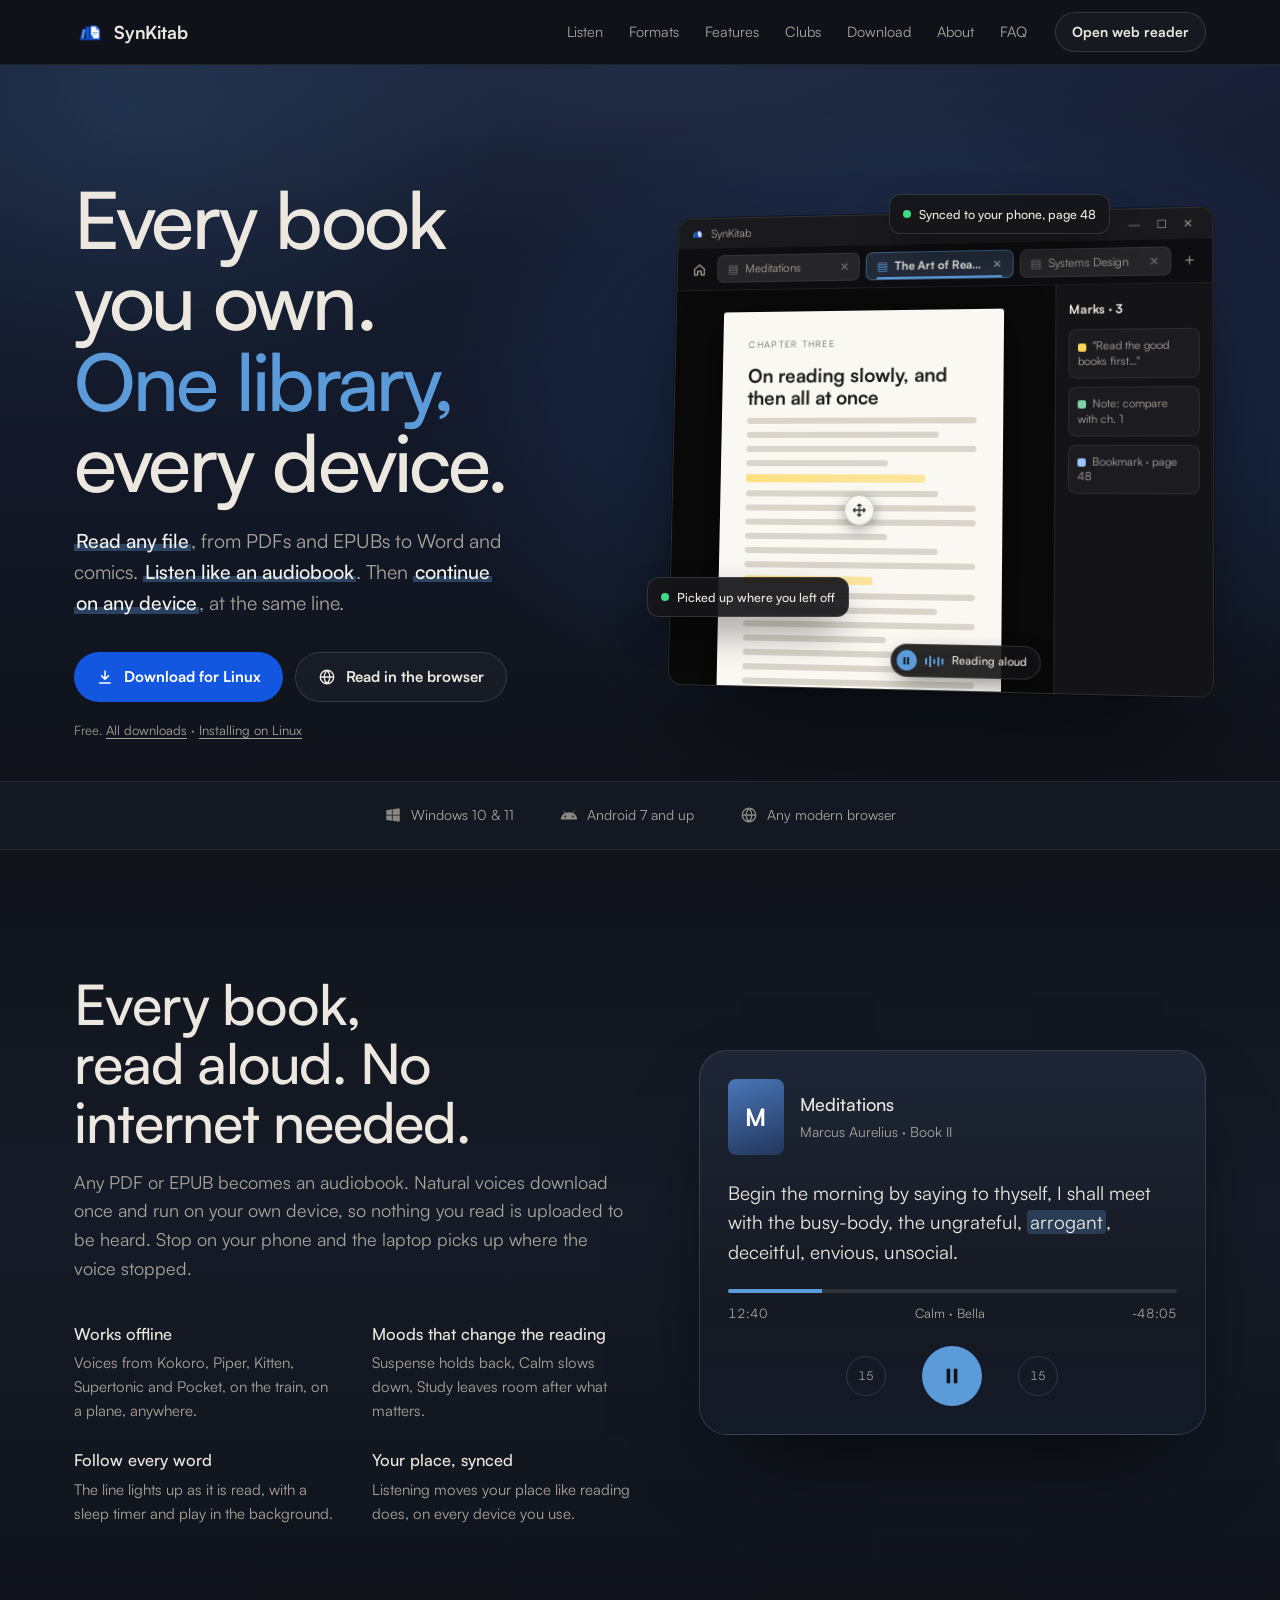
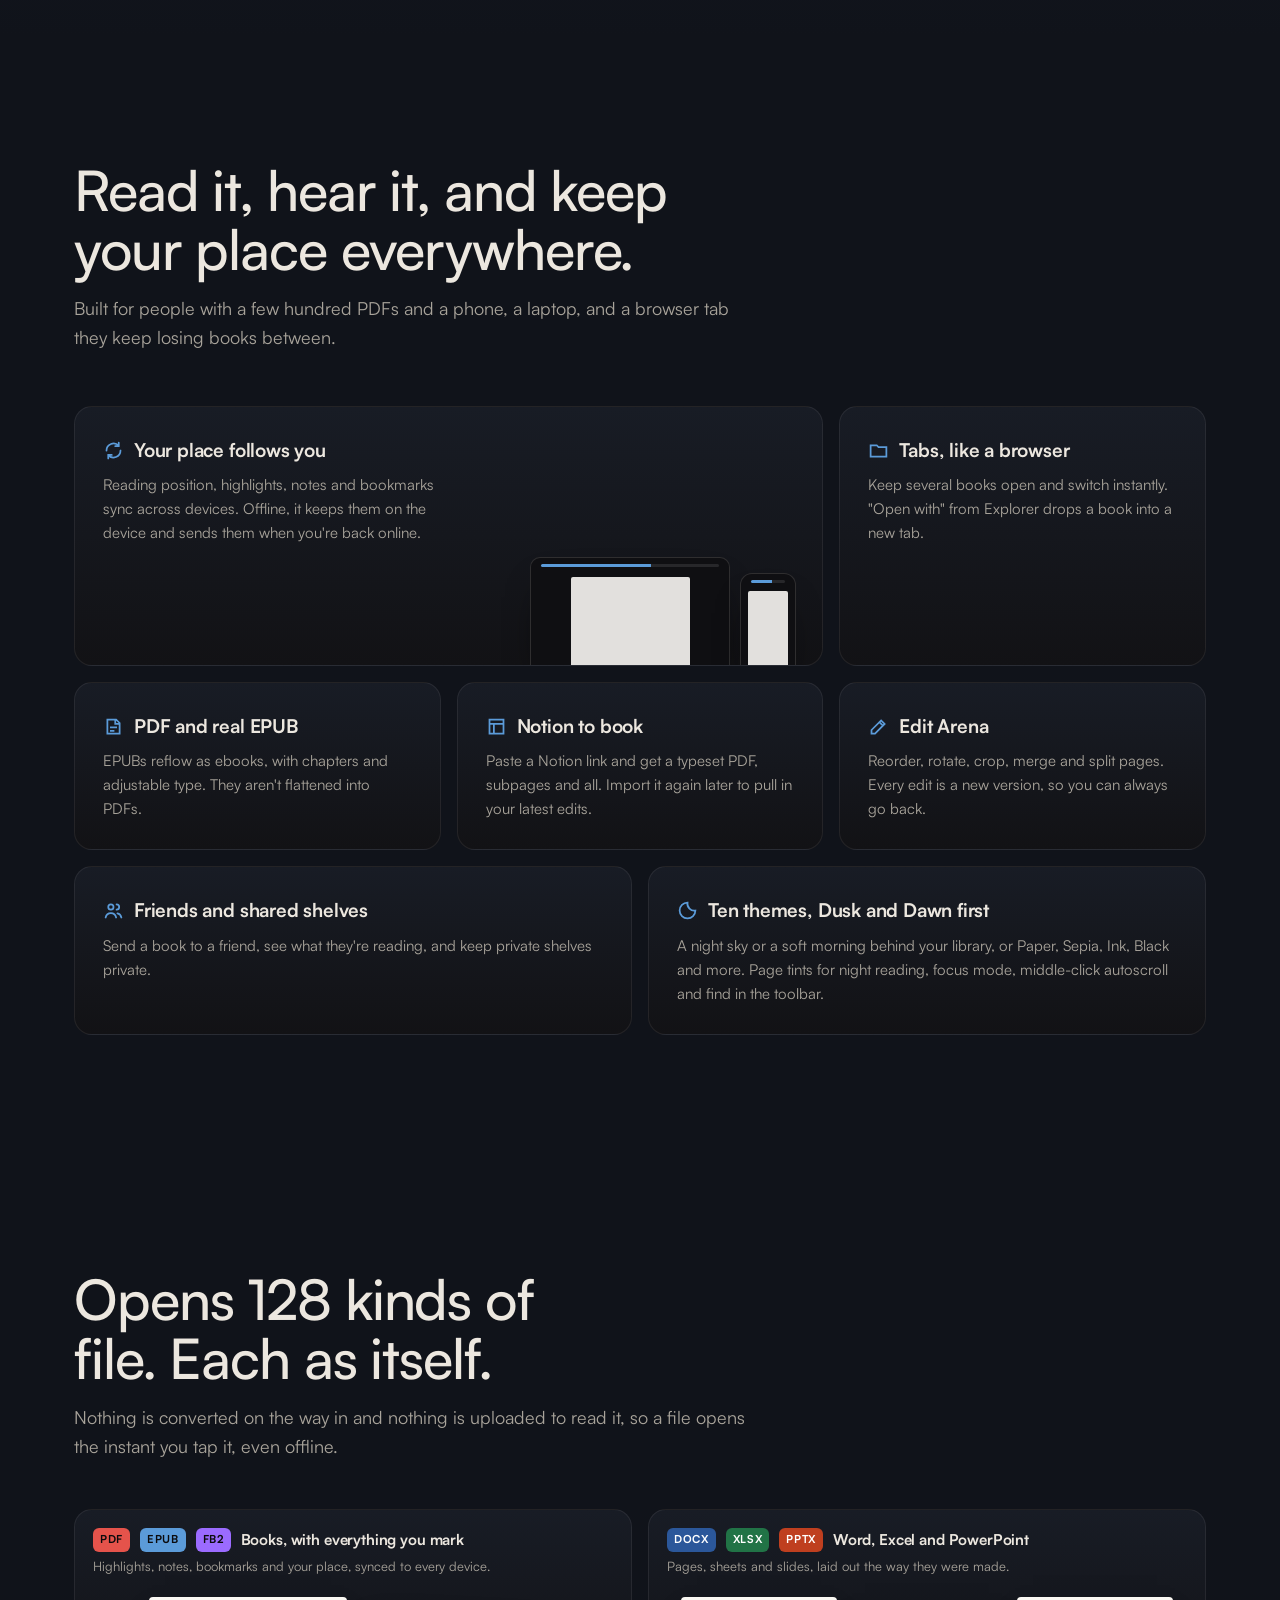
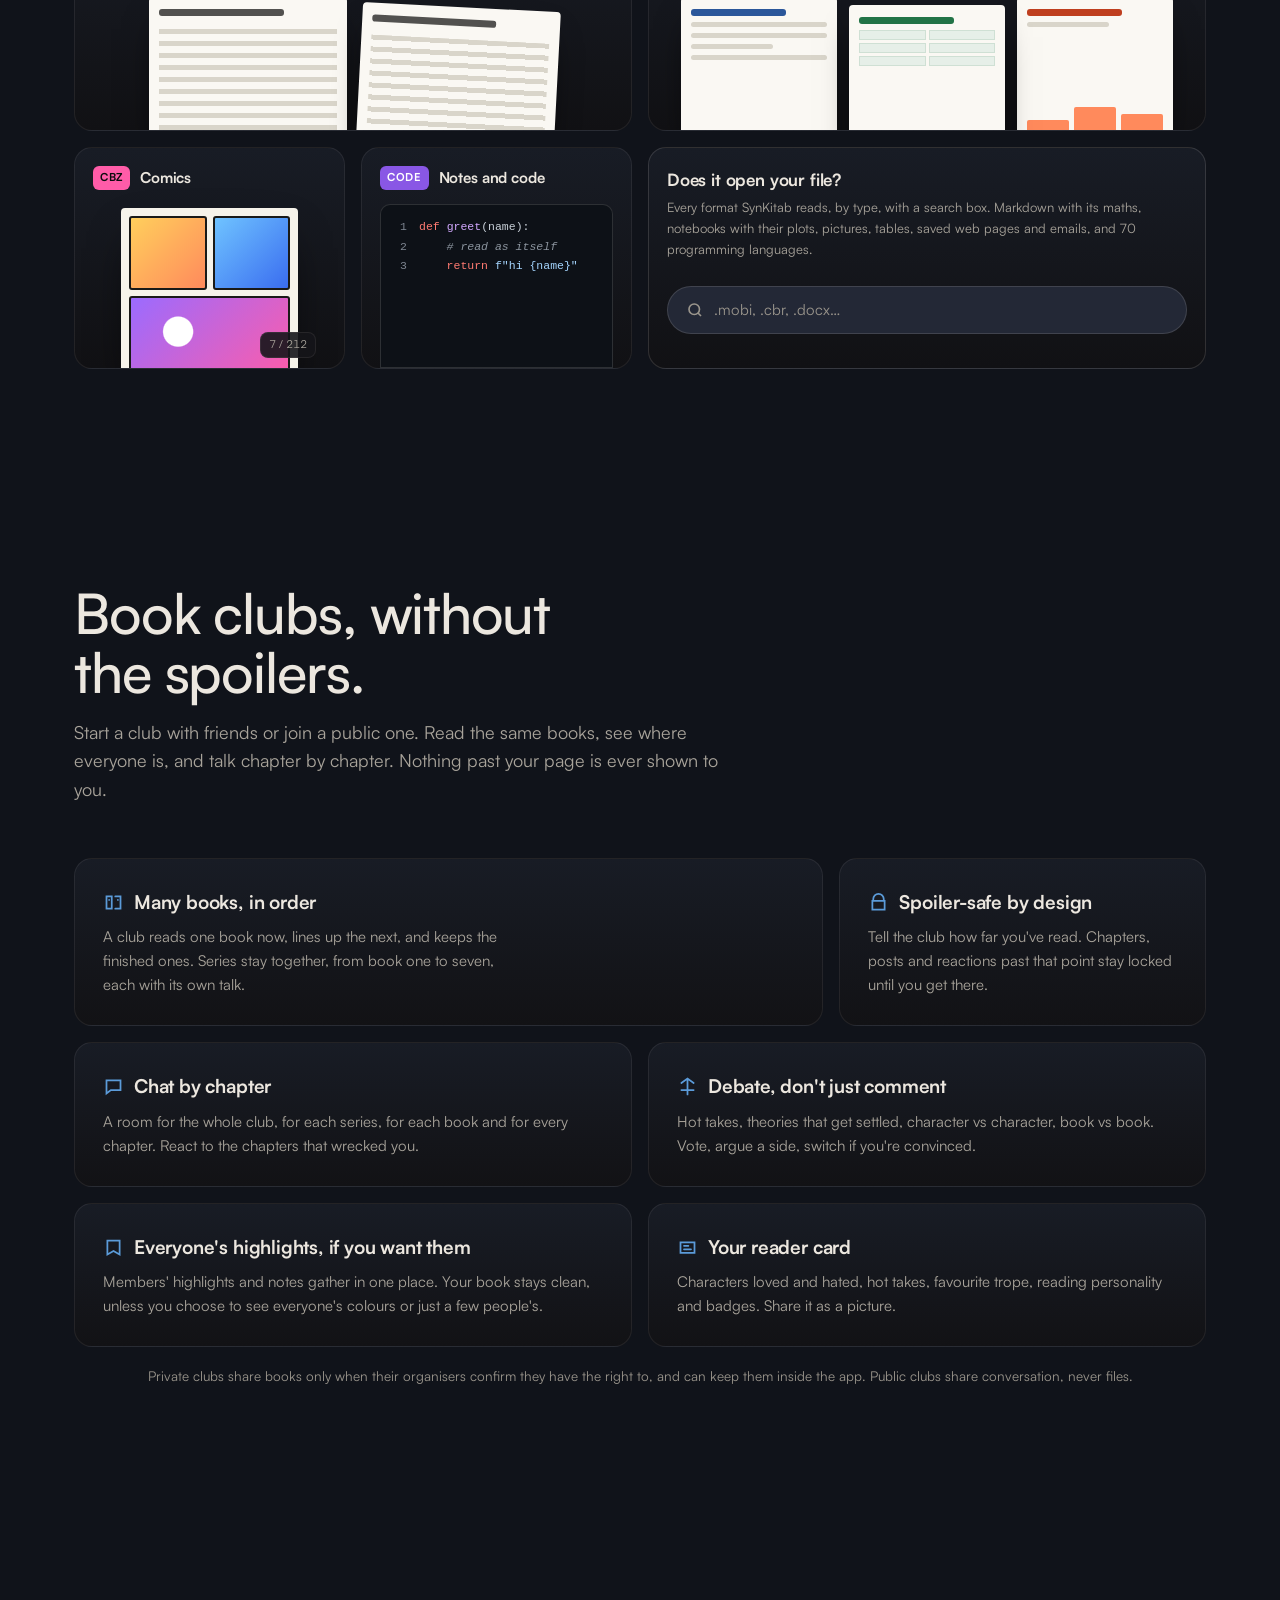
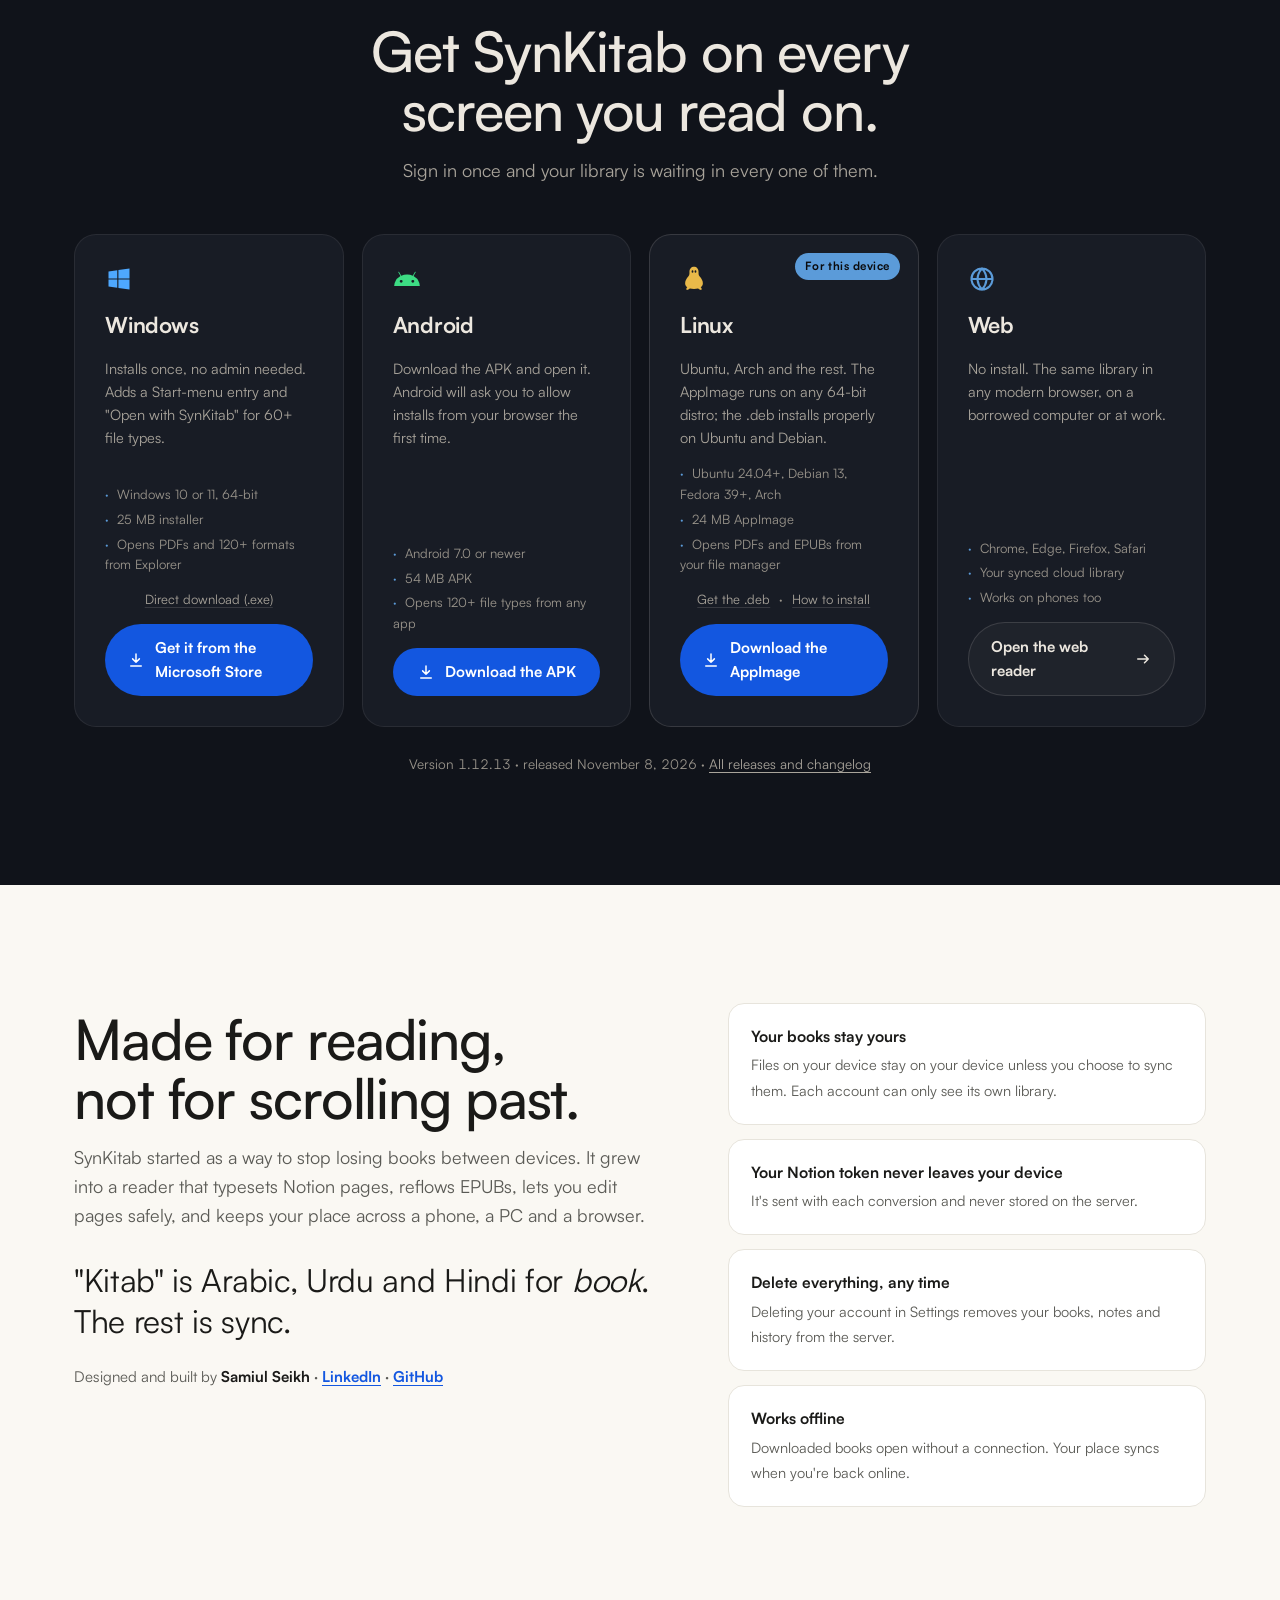
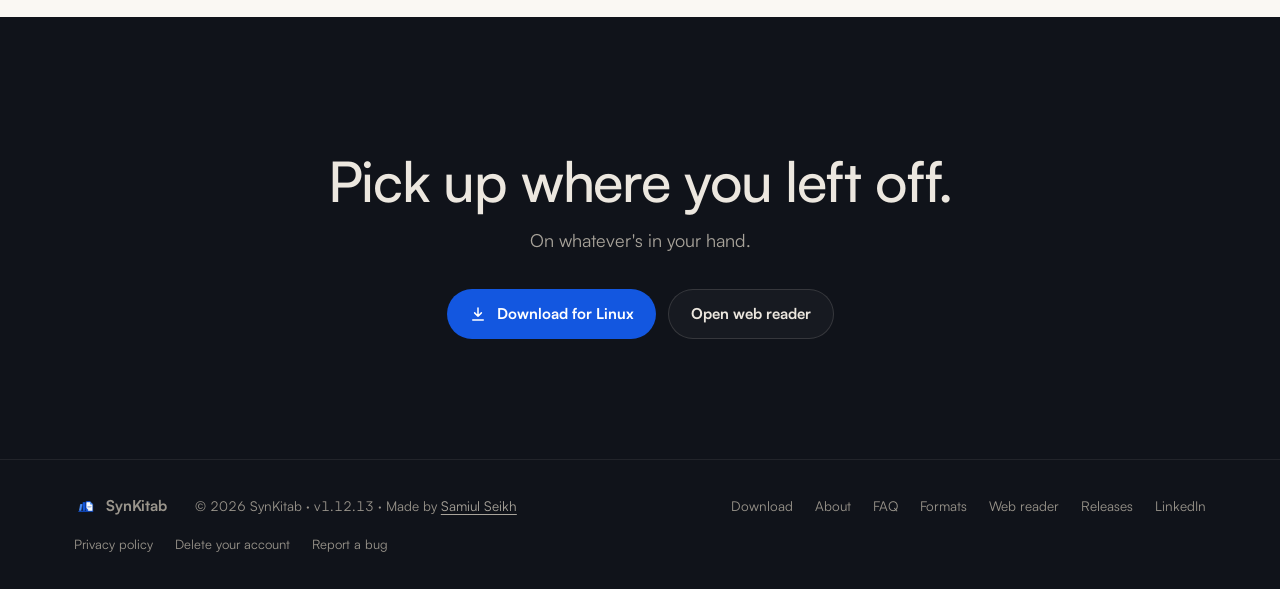
==== commit 759408e4: "SynKitab 1.12.13" ====
--- a/index.html
+++ b/index.html
@@ -5,7 +5,7 @@
 <meta name="viewport" content="width=device-width, initial-scale=1">
 <title>SynKitab: PDF and EPUB Reader with Offline Read Aloud</title>
 <meta name="description" content="Read PDFs, EPUBs, Word files and comics on Windows, Android, Linux and the web. Listen like an audiobook with natural offline voices, and continue on any device.">
-<meta name="theme-color" content="#0b0b0d">
+<meta name="theme-color" content="#10131a">
 <link rel="canonical" href="https://synkitab.com/">
 <meta property="og:type" content="website">
 <meta property="og:site_name" content="SynKitab">
@@ -22,12 +22,12 @@
 <link rel="stylesheet" href="/fonts/fonts.css">
 <style>
 :root{
-  --bg:#0b0b0d; --bg2:#111114; --card:#16161a; --card2:#1c1c21;
-  --line:rgba(255,255,255,.08); --line2:rgba(255,255,255,.14);
-  --text:#ededeb; --muted:#a8a8a3; --faint:#8a8a85;
+  --bg:#10131a; --bg2:#141822; --card:#181c25; --card2:#232836;
+  --line:rgba(236,231,223,.08); --line2:rgba(236,231,223,.14);
+  --text:#ece7df; --muted:#a9a49b; --faint:#9a958c;
   --accent:#5b9bd9; --brand:#1357e0; --paper:#faf8f3; --ink:#1a1a18;
   --r:18px; --maxw:1180px;
-  --serif:"Fraunces",Georgia,serif; --sans:"Inter",system-ui,-apple-system,"Segoe UI",sans-serif;
+  --serif:"Satoshi",system-ui,-apple-system,"Segoe UI",sans-serif; --sans:"Satoshi",system-ui,-apple-system,"Segoe UI",sans-serif;
 }
 *{box-sizing:border-box;margin:0;padding:0}
 html{scroll-behavior:smooth}
@@ -38,7 +38,7 @@
 ::selection{background:var(--accent);color:#0b0b0d}
 
 /* ---------------------------------------------------------------- nav */
-nav{position:sticky;top:0;z-index:50;backdrop-filter:saturate(160%) blur(14px);-webkit-backdrop-filter:saturate(160%) blur(14px);background:rgba(11,11,13,.72);border-bottom:1px solid var(--line)}
+nav{position:sticky;top:0;z-index:50;background:rgba(16,19,26,.96);border-bottom:1px solid var(--line)}
 nav .wrap{display:flex;align-items:center;gap:28px;height:64px}
 .brand{display:flex;align-items:center;gap:10px;font-weight:700;letter-spacing:-.01em;font-size:18px}
 .brand img{width:30px;height:30px;border-radius:8px}
@@ -55,13 +55,17 @@
 
 /* ---------------------------------------------------------------- hero */
 .hero{position:relative;padding:92px 0 40px;overflow:hidden}
-.glow{position:absolute;inset:-20% -10% auto;height:760px;pointer-events:none;
-  background:radial-gradient(600px 340px at 72% 30%,rgba(19,87,224,.35),transparent 70%),
-             radial-gradient(520px 300px at 18% 10%,rgba(91,155,217,.16),transparent 70%)}
+.glow{position:absolute;inset:0;pointer-events:none;
+  /* Depth from light, not decoration: the product lit from behind like a
+     screen in a dark room, a cooler light high on the left, and a deep sky
+     that settles into the page. Every layer fades inside the hero, so it
+     meets the band below without an edge. */
+  background:radial-gradient(58% 68% at 74% 50%,rgba(56,112,210,.30),transparent 70%),
+             radial-gradient(42% 55% at 10% 6%,rgba(91,155,217,.15),transparent 70%),
+             radial-gradient(70% 38% at 52% 0%,rgba(150,186,232,.08),transparent 70%),
+             linear-gradient(180deg,#172036 0%,#121827 58%,var(--bg) 100%)}
 .hero-grid{position:relative;display:grid;grid-template-columns:1.02fr 1fr;gap:56px;align-items:center}
-.eyebrow{display:inline-flex;align-items:center;gap:8px;font-size:13px;color:var(--muted);border:1px solid var(--line2);border-radius:999px;padding:6px 12px 6px 8px;background:rgba(255,255,255,.03)}
-.eyebrow .dot{width:8px;height:8px;border-radius:50%;background:#3ddc84}
-h1{text-wrap:balance;font-family:var(--serif);font-weight:400;font-size:clamp(44px,6.2vw,84px);line-height:1.02;letter-spacing:-.025em;margin:22px 0 22px}
+h1{text-wrap:balance;font-family:var(--serif);font-weight:500;font-size:clamp(44px,6.2vw,84px);line-height:1.02;letter-spacing:-.035em;margin:22px 0 22px}
 h1 em{font-style:normal;color:var(--accent)}
 .lede{font-size:clamp(17px,1.6vw,19.5px);color:var(--muted);max-width:34ch}
 .ctas{display:flex;flex-wrap:wrap;gap:12px;margin-top:34px}
@@ -89,7 +93,7 @@
 .page{width:74%;background:var(--paper);color:var(--ink);border-radius:3px;padding:26px 26px 0;height:600px;
   box-shadow:0 10px 40px rgba(0,0,0,.5);animation:scroll 14s linear infinite}
 @keyframes scroll{0%{transform:translateY(0)}100%{transform:translateY(-230px)}}
-.page h4{font-family:var(--serif);font-weight:600;font-size:19px;line-height:1.15;margin-bottom:6px}
+.page .h4{font-family:var(--serif);font-weight:600;font-size:19px;line-height:1.15;margin-bottom:6px}
 .page .by{font-size:9px;letter-spacing:.14em;text-transform:uppercase;color:#6b685f;margin-bottom:14px}
 .l{height:6px;border-radius:3px;background:#d9d5ca;margin:8px 0}
 .l.s{width:62%}.l.m{width:84%}
@@ -113,7 +117,7 @@
 @keyframes eq{0%,100%{transform:scaleY(.3)}50%{transform:scaleY(1)}}
 .lede mark{color:#f4f4f1;font-weight:500;background:linear-gradient(transparent 66%,rgba(91,155,217,.34) 66%,rgba(91,155,217,.34) 94%,transparent 94%);-webkit-box-decoration-break:clone;box-decoration-break:clone;padding:0 2px}
 .mark .sw{display:inline-block;width:8px;height:8px;border-radius:2px;margin-right:6px;vertical-align:middle}
-.chip{position:absolute;display:flex;align-items:center;gap:8px;font-size:12.5px;font-weight:500;padding:9px 13px;border-radius:12px;background:rgba(22,22,26,.92);border:1px solid var(--line2);box-shadow:0 18px 40px -12px rgba(0,0,0,.8);backdrop-filter:blur(8px)}
+.chip{position:absolute;display:flex;align-items:center;gap:8px;font-size:12.5px;font-weight:500;padding:9px 13px;border-radius:12px;background:rgba(22,22,26,.92);border:1px solid var(--line2);box-shadow:0 18px 40px -12px rgba(0,0,0,.8)}
 .chip.a{right:96px;top:-22px}
 .chip.b{left:-26px;bottom:14%}
 .chip .g{width:8px;height:8px;border-radius:50%;background:#3ddc84}
@@ -126,7 +130,7 @@
 
 /* ---------------------------------------------------------- sections */
 section{padding:110px 0;scroll-margin-top:64px}
-h2{text-wrap:balance;font-family:var(--serif);font-weight:400;font-size:clamp(34px,4.4vw,56px);line-height:1.06;letter-spacing:-.02em;margin:14px 0 16px;max-width:18ch}
+h2{text-wrap:balance;font-family:var(--serif);font-weight:500;font-size:clamp(34px,4.4vw,56px);line-height:1.06;letter-spacing:-.02em;margin:14px 0 16px;max-width:18ch}
 .sub{color:var(--muted);font-size:18px;max-width:56ch}
 
 /* bento */
@@ -153,7 +157,7 @@
    (the 980px rule further down). */
 @media (max-width:1140px){.dl{grid-template-columns:repeat(2,1fr)}}
 .card{position:relative;border-radius:22px;padding:30px;background:var(--card);border:1px solid var(--line);display:flex;flex-direction:column;gap:14px;transition:border-color .25s,box-shadow .25s,transform .25s}
-.card.you{border-color:rgba(91,155,217,.55)}
+.card.you{border-color:var(--line2)}
 .card .badge{position:absolute;top:18px;right:18px;font-size:11.5px;font-weight:600;letter-spacing:.04em;color:#0b0b0d;background:var(--accent);padding:4px 10px;border-radius:999px;display:none}
 .card.you .badge{display:block}
 .card .os{display:flex}
@@ -191,7 +195,7 @@
 .final .ctas{justify-content:center}
 
 footer{border-top:1px solid var(--line);padding:34px 0;color:var(--faint);font-size:13.5px}
-.meta,.fine,footer,.pageno,.zoomchip,.eyebrow{font-variant-numeric:tabular-nums}
+.meta,.fine,footer,.pageno,.zoomchip{font-variant-numeric:tabular-nums}
 footer .wrap{display:flex;flex-wrap:wrap;gap:16px 28px;align-items:center}
 footer .sp{margin-left:auto;display:flex;flex-wrap:wrap;gap:10px 22px}
 footer a:hover{color:var(--text)}
@@ -207,37 +211,6 @@
 .ft .vis{flex:1;position:relative;margin-top:14px}
 .w2{grid-column:span 2}.w3{grid-column:span 3}.h2{grid-row:span 2}
 
-/* word */
-.doc{position:absolute;left:8%;right:8%;top:6px;bottom:-30px;background:var(--paper);border-radius:6px 6px 0 0;padding:22px 24px;box-shadow:0 20px 50px -20px #000;transform:translateY(0);animation:rise 10s ease-in-out infinite}
-@keyframes rise{0%,100%{transform:translateY(0)}50%{transform:translateY(-12px)}}
-.doc b{display:block;font-family:var(--serif);font-weight:600;color:var(--ink);font-size:20px;margin-bottom:10px}
-.doc .ln{height:6px;border-radius:3px;background:#d9d5ca;margin:7px 0}
-.doc .ln.s{width:58%}.doc .ln.m{width:82%}
-.doc .bl{display:flex;gap:8px;align-items:center;margin:7px 0}
-.doc .bl::before{content:"";width:6px;height:6px;border-radius:50%;background:#2b579a;flex:none}
-.doc .bl .ln{flex:1;margin:0}
-.doc table{width:100%;border-collapse:collapse;margin-top:12px}
-.doc td{border:1px solid #cfcabd;height:16px}
-.doc tr:first-child td{background:#dde6f4}
-.doc .hit{display:inline-block;height:9px;width:44px;border-radius:2px;background:#ffa726;vertical-align:middle;animation:blink 2.4s ease-in-out infinite}
-@keyframes blink{0%,100%{opacity:1}50%{opacity:.45}}
-.findpill{position:absolute;right:10%;top:-6px;z-index:2;display:flex;gap:8px;align-items:center;font-size:11.5px;background:rgba(22,22,26,.95);border:1px solid var(--line2);border-radius:10px;padding:6px 10px;box-shadow:0 14px 30px -10px #000}
-.findpill svg{width:13px;height:13px;color:var(--muted)}
-.findpill em{font-style:normal;color:var(--muted)}
-
-/* excel */
-.xl{position:absolute;inset:4px 0 0;border-radius:10px 10px 0 0;overflow:hidden;border:1px solid var(--line2);background:#101113}
-.xl .row{display:grid;grid-template-columns:28px repeat(5,1fr);font-size:10.5px;color:#c9c9c4}
-.xl .row>span{border-right:1px solid rgba(255,255,255,.06);border-bottom:1px solid rgba(255,255,255,.06);padding:4px 7px;white-space:nowrap;overflow:hidden}
-.xl .row.hd>span{background:#1b1c20;color:var(--faint);text-align:center;font-weight:600}
-.xl .row>span:first-child{background:#1b1c20;color:var(--faint);text-align:center}
-.xl .row.th>span:not(:first-child){background:rgba(33,115,70,.28);color:#e8f5ec;font-weight:600}
-.xl .n{text-align:right;font-variant-numeric:tabular-nums}
-.xl .sel{outline:2px solid #3ddc84;outline-offset:-2px}
-.xl .sheets{position:absolute;left:0;right:0;bottom:0;display:flex;gap:6px;padding:6px 8px;background:#16171a;border-top:1px solid var(--line);font-size:10px}
-.xl .sheets span{padding:2px 9px;border-radius:999px;color:var(--muted);border:1px solid var(--line)}
-.xl .sheets span.on{background:rgba(33,115,70,.4);color:#fff;border-color:rgba(61,220,132,.5)}
-
 /* code */
 .code{position:absolute;inset:0 0 0;border-radius:10px 10px 0 0;background:#0d1117;border:1px solid var(--line2);padding:12px 12px 0 0;font:11.5px/1.7 ui-monospace,"Cascadia Code",Consolas,monospace;color:#c9d1d9;overflow:hidden}
 .code div{white-space:pre}
@@ -254,56 +227,57 @@
 .comic span:nth-child(3){grid-column:span 2;background:radial-gradient(circle at 30% 40%,#fff 0 12%,transparent 13%),linear-gradient(135deg,#9b6bff,#ff5ca8)}
 .pageno{position:absolute;right:10px;bottom:10px;font-size:11px;color:var(--muted);background:rgba(22,22,26,.9);border:1px solid var(--line);border-radius:8px;padding:3px 8px}
 
-/* image */
-.photo{position:absolute;left:0;right:0;top:4px;bottom:0;border-radius:10px 10px 0 0;overflow:hidden;background:
-  radial-gradient(circle at 72% 30%,#fff7d6 0 9%,transparent 10%),
-  linear-gradient(180deg,#f5a25d 0%,#e8627a 38%,#6b4bb8 70%,#1d2a55 100%)}
-.photo::after{content:"";position:absolute;left:-10%;right:-10%;bottom:0;height:46%;background:
-  radial-gradient(120% 90% at 20% 100%,#141a33 60%,transparent 61%),
-  radial-gradient(90% 80% at 80% 100%,#0e1428 60%,transparent 61%)}
-.zoomchip{position:absolute;left:10px;bottom:10px;z-index:2;font-size:11px;background:rgba(22,22,26,.9);border:1px solid var(--line2);border-radius:8px;padding:3px 8px;color:var(--text)}
-
-/* csv / pdf */
-.csv{position:absolute;inset:4px 0 0;font:11px/1.9 ui-monospace,Consolas,monospace;color:var(--muted);padding:8px 12px;border-radius:10px 10px 0 0;background:#101113;border:1px solid var(--line2)}
-.csv b{color:#3ddc84;font-weight:600}
-.csv .q{color:#e3b341}
+/* books */
 .duo{position:absolute;inset:6px 0 -20px;display:flex;justify-content:center;gap:12px}
 .duo span{width:38%;border-radius:4px;background:var(--paper);box-shadow:0 16px 36px -16px #000;position:relative;padding:12px 10px}
 .duo span::before{content:"";display:block;height:7px;width:70%;border-radius:3px;background:#1a1a18;opacity:.75;margin-bottom:8px}
 .duo span::after{content:"";position:absolute;left:10px;right:10px;top:32px;bottom:14px;background:repeating-linear-gradient(180deg,#d9d5ca 0 5px,transparent 5px 12px)}
 .duo span:last-child{transform:translateY(10px) rotate(3deg)}
 
-/* slides */
-.slide{position:absolute;left:8%;right:8%;top:6px;bottom:-26px;border-radius:6px 6px 0 0;padding:16px 18px;color:#fff;overflow:hidden;background:linear-gradient(135deg,#1f2a44 0%,#3a2350 100%);box-shadow:0 20px 50px -20px #000;animation:rise 10s ease-in-out infinite}
-.slide b{display:block;font-family:var(--serif);font-weight:600;font-size:19px;margin-bottom:10px}
-.slide .bu{display:flex;gap:8px;align-items:center;margin:7px 0}
-.slide .bu::before{content:"";width:6px;height:6px;border-radius:50%;background:#ff8a5c;flex:none}
-.slide .bu i{display:block;height:6px;border-radius:3px;background:rgba(255,255,255,.55)}
-.slide .bars{position:absolute;right:20px;top:46px;bottom:18px;display:flex;gap:6px;align-items:flex-end}
-.slide .bars span{width:14px;border-radius:3px 3px 0 0;background:linear-gradient(180deg,#ffb36b,#ff6b5c)}
-.slide .bars span:nth-child(1){height:38%}.slide .bars span:nth-child(2){height:56%}.slide .bars span:nth-child(3){height:47%}.slide .bars span:nth-child(4){height:82%}
-
-/* markdown + LaTeX */
-.mdv{position:absolute;inset:4px 0 0;border-radius:10px 10px 0 0;background:var(--paper);padding:12px 14px;color:var(--ink);overflow:hidden}
-.mdv b{display:block;font-family:var(--serif);font-weight:600;font-size:16px;margin-bottom:6px}
-.mdv .ln{height:5px;border-radius:3px;background:#d9d5ca;margin:6px 0;width:86%}
-.eq{display:flex;align-items:center;justify-content:center;gap:6px;margin-top:12px;font-family:var(--serif);font-style:italic;font-size:19px}
-.eq .fr{display:inline-flex;flex-direction:column;align-items:center;font-size:14px;line-height:1.15}
-.eq .fr span:first-child{border-bottom:1.5px solid var(--ink);padding:0 3px}
-.eq sup{font-size:11px}
-
-/* notebook */
-.nb{position:absolute;inset:4px 0 0;border-radius:10px 10px 0 0;background:#101113;border:1px solid var(--line2);padding:10px 14px;font:11.5px/1.7 ui-monospace,"Cascadia Code",Consolas,monospace;color:#c9d1d9;overflow:hidden}
-.nb em{font-style:normal;color:#8b949e;margin-right:10px}
-.nb .cell{display:block;background:#0d1117;border:1px solid rgba(255,255,255,.06);border-radius:6px;padding:4px 10px;margin:4px 0 8px}
-.nb .plot{display:flex;gap:7px;align-items:flex-end;height:58px;padding-left:2px;border-left:1px solid #30363d;border-bottom:1px solid #30363d;width:62%}
-.nb .plot span{flex:1;border-radius:2px 2px 0 0;background:#f37626}
-.nb .plot span:nth-child(1){height:30%}.nb .plot span:nth-child(2){height:52%}.nb .plot span:nth-child(3){height:44%}.nb .plot span:nth-child(4){height:70%}.nb .plot span:nth-child(5){height:91%}.nb .plot span:nth-child(6){height:64%}
-
-/* the rest */
-.more{position:absolute;inset:6px 0 0;display:flex;flex-wrap:wrap;align-content:flex-start;gap:8px}
-.more span{display:inline-flex;align-items:center;gap:8px;font-size:12.5px;color:var(--text);border:1px solid var(--line2);border-radius:10px;padding:7px 11px;background:rgba(255,255,255,.03)}
-.more span i{font-style:normal;font:700 10px ui-monospace,Consolas,monospace;letter-spacing:.04em;padding:2px 6px;border-radius:5px;color:#0b0b0d}
+/* ------------------------------------------------------------- listen */
+.listen-sec{position:relative;background:linear-gradient(180deg,var(--bg) 0%,#151b27 45%,var(--bg) 100%)}
+.listen-grid{display:grid;grid-template-columns:1.05fr .95fr;gap:64px;align-items:center}
+.facts3{display:grid;grid-template-columns:1fr 1fr;gap:24px 36px;margin-top:38px}
+.facts3 dt{font-weight:500;font-size:16.5px;margin-bottom:4px}
+.facts3 dd{color:var(--muted);font-size:15px}
+.player{border-radius:28px;background:linear-gradient(180deg,#1e2636 0%,#151922 65%,#131a28 100%);border:1px solid var(--line2);padding:28px;box-shadow:0 40px 90px -40px rgba(0,0,0,.9)}
+.np-top{display:flex;gap:16px;align-items:center}
+.np-cover{flex:none;width:56px;height:76px;border-radius:8px;background:linear-gradient(160deg,#4a76b8,#22375c);display:grid;place-items:center;font-weight:700;font-size:24px;color:#ece7df}
+.np-top b{display:block;font-size:18px;font-weight:500}
+.np-top span{color:var(--muted);font-size:14px}
+.np-cover span{color:#fff;font-size:24px}
+.np-text{margin:24px 0 22px;font-size:19px;line-height:1.55;color:var(--text)}
+.np-text mark{background:rgba(91,155,217,.26);color:var(--text);border-radius:4px;padding:0 3px}
+.np-bar{height:4px;border-radius:2px;background:rgba(236,231,223,.12);overflow:hidden}
+.np-bar i{display:block;height:100%;width:21%;background:var(--accent)}
+.np-time{display:flex;justify-content:space-between;margin-top:10px;font-size:13px;color:var(--muted);font-variant-numeric:tabular-nums}
+.np-ctl{display:flex;justify-content:center;align-items:center;gap:36px;margin-top:22px}
+.np-skip{width:40px;height:40px;border-radius:50%;border:1px solid var(--line2);display:grid;place-items:center;font-size:12px;color:var(--muted);font-variant-numeric:tabular-nums}
+.np-play{width:60px;height:60px;border-radius:50%;background:var(--accent);color:#10131a;display:grid;place-items:center}
+.np-play svg{width:18px;height:18px}
+
+/* -------------------------------------------------- office, in one tile */
+.trio{position:absolute;inset:6px 0 -20px;display:flex;justify-content:center;gap:12px}
+.trio>span{width:30%;border-radius:4px;background:var(--paper);box-shadow:0 16px 36px -16px #000;padding:12px 10px;display:flex;flex-direction:column;gap:6px}
+.trio b{display:block;height:7px;border-radius:3px;width:70%}
+.t-doc b{background:#2b579a}.t-sheet b{background:#217346}.t-slide b{background:#bf3f1f}
+.trio i{display:block;height:5px;border-radius:3px;background:#d9d5ca}
+.trio i.s{width:60%}
+.trio>.t-sheet{display:grid;grid-template-columns:1fr 1fr;grid-auto-rows:10px;gap:3px}
+.t-sheet b{grid-column:span 2;height:7px}
+.t-sheet em{display:block;background:#e6efe8;border:1px solid #cfe0d4}
+.t-slide u{display:flex;align-items:flex-end;gap:5px;height:44px;margin-top:auto;text-decoration:none}
+.t-slide s{display:block;flex:1;background:#ff8a5c;border-radius:2px 2px 0 0}
+.trio>span:nth-child(2){transform:translateY(8px)}
+
+/* ------------------------------------------------------- does it open? */
+a.ask{color:inherit;border-color:var(--line2)}
+a.ask:hover{border-color:rgba(91,155,217,.5)}
+.ask .tag{font-size:17px}
+.ask-box{position:absolute;left:0;right:0;top:12px;display:flex;align-items:center;gap:10px;height:48px;padding:0 18px;border-radius:999px;background:var(--card2);border:1px solid var(--line2);color:var(--faint);font-size:15px}
+.ask-box svg{width:18px;height:18px}
+@media (max-width:980px){.listen-grid{grid-template-columns:minmax(0,1fr)}}
+@media (max-width:560px){.facts3{grid-template-columns:1fr}.player{padding:22px}}
 
 @media (max-width:980px){
   .fgrid{grid-template-columns:repeat(2,minmax(0,1fr))}
@@ -314,7 +288,6 @@
   .w2,.w3{grid-column:span 1}.h2{grid-row:span 2}
   /* Narrow tiles wrap their captions: room for the chips and the plot. */
   .w3{grid-row:span 2}
-  .nb .cell{margin:2px 0 4px}.nb .plot{height:34px}
 }
 
 @media (prefers-reduced-motion:reduce){*{animation:none!important;transition:none!important}}
@@ -326,7 +299,6 @@
    right. minmax(0,1fr) and min-width:0 let every column fit its screen. */
 .hero-grid>*,.about-grid>*,.dl>*{min-width:0}
 .window{max-width:100%}
-.eyebrow{max-width:100%}
 @media (max-width:980px){
   .hero-grid,.about-grid{grid-template-columns:minmax(0,1fr)}
   .hero{padding-top:64px}
@@ -361,7 +333,8 @@
   <div class="wrap">
     <a class="brand" href="#top"><img src="logo.png" alt="">SynKitab</a>
     <div class="links">
-      <a href="#formats">Formats</a>
+      <a href="#listen">Listen</a>
+      <a href="/formats.html">Formats</a>
       <a href="#features">Features</a>
       <a href="#clubs">Clubs</a>
       <a href="#download">Download</a>
@@ -376,7 +349,6 @@
   <div class="glow"></div>
   <div class="wrap hero-grid">
     <div>
-      <span class="eyebrow"><span class="dot"></span><span data-rel="headline">Now on Windows, Android, Linux and the web</span></span>
       <h1>Every book you own.<br><em>One library,</em> every device.</h1>
       <p class="lede"><mark>Read any file</mark>, from PDFs and EPUBs to Word and comics. <mark>Listen like an audiobook</mark>. Then <mark>continue on any device</mark>, at the same line.</p>
       <div class="ctas">
@@ -400,7 +372,7 @@
           <div class="page-wrap">
             <div class="page">
               <div class="by">Chapter three</div>
-              <h4>On reading slowly, and then all at once</h4>
+              <div class="h4">On reading slowly, and then all at once</div>
               <div class="l"></div><div class="l m"></div><div class="l"></div><div class="l s"></div>
               <div class="hl"></div><div class="l m say"></div><div class="l"></div>
               <div class="l"></div><div class="l s"></div><div class="l m"></div><div class="l"></div>
@@ -434,106 +406,106 @@
   </div>
 </div>
 
+
+<section id="listen" class="listen-sec">
+  <div class="wrap listen-grid">
+    <div>
+      <h2>Every book, read aloud. No internet needed.</h2>
+      <p class="sub">Any PDF or EPUB becomes an audiobook. Natural voices download once and run on your own device, so nothing you read is uploaded to be heard. Stop on your phone and the laptop picks up where the voice stopped.</p>
+      <dl class="facts3">
+        <div><dt>Works offline</dt><dd>Voices from Kokoro, Piper, Kitten, Supertonic and Pocket, on the train, on a plane, anywhere.</dd></div>
+        <div><dt>Moods that change the reading</dt><dd>Suspense holds back, Calm slows down, Study leaves room after what matters.</dd></div>
+        <div><dt>Follow every word</dt><dd>The line lights up as it is read, with a sleep timer and play in the background.</dd></div>
+        <div><dt>Your place, synced</dt><dd>Listening moves your place like reading does, on every device you use.</dd></div>
+      </dl>
+    </div>
+
+    <div class="player" aria-hidden="true">
+      <div class="np-top">
+        <div class="np-cover"><span>M</span></div>
+        <div>
+          <b>Meditations</b>
+          <span>Marcus Aurelius · Book II</span>
+        </div>
+      </div>
+      <p class="np-text">Begin the morning by saying to thyself, I shall meet with the busy-body, the ungrateful, <mark>arrogant</mark>, deceitful, envious, unsocial.</p>
+      <div class="np-bar"><i></i></div>
+      <div class="np-time"><span>12:40</span><span>Calm · Bella</span><span>-48:05</span></div>
+      <div class="np-ctl">
+        <span class="np-skip">15</span>
+        <span class="np-play"><svg viewBox="0 0 10 10"><path fill="currentColor" d="M2 1h2v8H2zM6 1h2v8H6z"/></svg></span>
+        <span class="np-skip">15</span>
+      </div>
+    </div>
+  </div>
+</section>
+
+<section id="features">
+  <div class="wrap">
+    <h2>Read it, hear it, and keep your place everywhere.</h2>
+    <p class="sub">Built for people with a few hundred PDFs and a phone, a laptop, and a browser tab they keep losing books between.</p>
+
+    <div class="bento">
+      <div class="cell feature c4">
+        <div class="ic"><svg viewBox="0 0 24 24"><path fill="none" stroke="currentColor" stroke-width="2" stroke-linecap="round" d="M4 12a8 8 0 0 1 14-5.3M20 12a8 8 0 0 1-14 5.3M18 3v4h-4M6 21v-4h4"/></svg></div>
+        <h3>Your place follows you</h3>
+        <p style="max-width:34ch">Reading position, highlights, notes and bookmarks sync across devices. Offline, it keeps them on the device and sends them when you're back online.</p>
+        <div class="devices"><div class="dv pc"><div class="bar"></div><div class="pg"></div></div><div class="dv ph"><div class="bar"></div><div class="pg"></div></div></div>
+      </div>
+      <div class="cell c2">
+        <div class="ic"><svg viewBox="0 0 24 24"><path fill="none" stroke="currentColor" stroke-width="2" d="M3 6h7l2 2h9v11H3z"/></svg></div>
+        <h3>Tabs, like a browser</h3>
+        <p>Keep several books open and switch instantly. "Open with" from Explorer drops a book into a new tab.</p>
+      </div>
+      <div class="cell c2">
+        <div class="ic"><svg viewBox="0 0 24 24"><path fill="none" stroke="currentColor" stroke-width="2" d="M5 4h10l4 4v12H5zM14 4v5h5M8 13h8M8 17h5"/></svg></div>
+        <h3>PDF and real EPUB</h3>
+        <p>EPUBs reflow as ebooks, with chapters and adjustable type. They aren't flattened into PDFs.</p>
+      </div>
+      <div class="cell c2">
+        <div class="ic"><svg viewBox="0 0 24 24"><path fill="none" stroke="currentColor" stroke-width="2" d="M4 4h16v16H4zM4 9h16M9 9v11"/></svg></div>
+        <h3>Notion to book</h3>
+        <p>Paste a Notion link and get a typeset PDF, subpages and all. Import it again later to pull in your latest edits.</p>
+      </div>
+      <div class="cell c2">
+        <div class="ic"><svg viewBox="0 0 24 24"><path fill="none" stroke="currentColor" stroke-width="2" stroke-linecap="round" d="M4 20h4L19 9l-4-4L4 16zM13 7l4 4"/></svg></div>
+        <h3>Edit Arena</h3>
+        <p>Reorder, rotate, crop, merge and split pages. Every edit is a new version, so you can always go back.</p>
+      </div>
+      <div class="cell c3">
+        <div class="ic"><svg viewBox="0 0 24 24"><path fill="none" stroke="currentColor" stroke-width="2" stroke-linecap="round" d="M9 11a3 3 0 1 0 0-6 3 3 0 0 0 0 6Zm6.5-6a3 3 0 0 1 0 6M3 20c.7-3 3.2-5 6-5s5.3 2 6 5m1.5-4.8c2.2.4 3.9 2.1 4.5 4.8"/></svg></div>
+        <h3>Friends and shared shelves</h3>
+        <p>Send a book to a friend, see what they're reading, and keep private shelves private.</p>
+      </div>
+      <div class="cell c3">
+        <div class="ic"><svg viewBox="0 0 24 24"><path fill="none" stroke="currentColor" stroke-width="2" d="M12 3a9 9 0 1 0 9 9c-5 1-10-4-9-9z"/></svg></div>
+        <h3>Ten themes, Dusk and Dawn first</h3>
+        <p>A night sky or a soft morning behind your library, or Paper, Sepia, Ink, Black and more. Page tints for night reading, focus mode, middle-click autoscroll and find in the toolbar.</p>
+      </div>
+    </div>
+  </div>
+</section>
+
 <section id="formats">
   <div class="wrap">
-    <h2>Open anything. It opens as itself.</h2>
-    <p class="sub">Word documents as pages, spreadsheets as sheets, slides at their own layout, Markdown with its maths typeset, notebooks with their plots, code with its colours, comics a page at a time or as one long scrolling strip for webtoons and manhwa. Nothing is converted on the way in and nothing is uploaded to read it, so a file opens the instant you tap it, even offline.</p>
+    <h2>Opens 128 kinds of file. Each as itself.</h2>
+    <p class="sub">Nothing is converted on the way in and nothing is uploaded to read it, so a file opens the instant you tap it, even offline.</p>
 
     <div class="fgrid">
       <div class="ft w2">
-        <div class="tag"><i style="background:#e5534b;color:#0b0b0d">PDF</i><i style="background:#5b9bd9">EPUB</i>Books, with everything you mark</div>
+        <div class="tag"><i style="background:#e5534b;color:#0b0b0d">PDF</i><i style="background:#5b9bd9">EPUB</i><i style="background:#9b6bff;color:#0b0b0d">FB2</i>Books, with everything you mark</div>
         <div class="say">Highlights, notes, bookmarks and your place, synced to every device.</div>
         <div class="vis"><div class="duo"><span></span><span></span></div></div>
       </div>
 
-      <div class="ft w2 h2">
-        <div class="tag"><i style="background:#2b579a;color:#fff">DOCX</i>Word documents</div>
-        <div class="say">Headings, lists, tables, pictures and links, laid out as the page it was written on.</div>
+      <div class="ft w2">
+        <div class="tag"><i style="background:#2b579a;color:#fff">DOCX</i><i style="background:#217346;color:#fff">XLSX</i><i style="background:#bf3f1f;color:#fff">PPTX</i>Word, Excel and PowerPoint</div>
+        <div class="say">Pages, sheets and slides, laid out the way they were made.</div>
         <div class="vis">
-          <div class="findpill"><svg viewBox="0 0 24 24"><path fill="none" stroke="currentColor" stroke-width="2.4" d="M11 18a7 7 0 1 0 0-14 7 7 0 0 0 0 14Zm5-2 4 4"/></svg>growth <em>2 / 5</em></div>
-          <div class="doc">
-            <b>Quarterly Report</b>
-            <div class="ln m"></div><div class="ln"></div><div class="ln s"></div>
-            <div class="bl"><div class="ln"></div></div>
-            <div class="bl"><div class="ln m"></div></div>
-            <div class="ln" style="width:30%;display:inline-block;margin-right:6px"></div><span class="hit"></span><div class="ln" style="width:34%;display:inline-block;margin-left:6px"></div>
-            <table><tr><td></td><td></td><td></td></tr><tr><td></td><td></td><td></td></tr><tr><td></td><td></td><td></td></tr></table>
-            <div class="ln m"></div><div class="ln"></div>
-          </div>
-        </div>
-      </div>
-
-      <div class="ft w2">
-        <div class="tag"><i style="background:#217346;color:#fff">XLSX</i>Excel workbooks</div>
-        <div class="say">Every sheet, frozen rows and Excel's own number formats.</div>
-        <div class="vis">
-          <div class="xl">
-            <div class="row hd"><span></span><span>A</span><span>B</span><span>C</span><span>D</span><span>E</span></div>
-            <div class="row th"><span>1</span><span>Region</span><span>Q1</span><span>Q2</span><span>Growth</span><span>Date</span></div>
-            <div class="row"><span>2</span><span>North</span><span class="n">$12,480</span><span class="n sel">$15,902</span><span class="n">27.4%</span><span class="n">1/4/2026</span></div>
-            <div class="row"><span>3</span><span>South</span><span class="n">$9,315</span><span class="n">$10,044</span><span class="n">7.8%</span><span class="n">1/4/2026</span></div>
-            <div class="sheets"><span class="on">Sales</span><span>Costs</span><span>Notes</span></div>
-          </div>
-        </div>
-      </div>
-
-      <div class="ft w2">
-        <div class="tag"><i style="background:#bf3f1f;color:#fff">PPTX</i>PowerPoint decks</div>
-        <div class="say">Every slide at its own layout, with the deck's colours, pictures and tables.</div>
-        <div class="vis">
-          <div class="slide">
-            <b>Q3 in review</b>
-            <div class="bu"><i style="width:44%"></i></div>
-            <div class="bu"><i style="width:36%"></i></div>
-            <div class="bu"><i style="width:40%"></i></div>
-            <div class="bars"><span></span><span></span><span></span><span></span></div>
-          </div>
-          <div class="pageno">4 / 18</div>
-        </div>
-      </div>
-
-      <div class="ft">
-        <div class="tag"><i style="background:#e3b341">IMG</i>Pictures, scans and SVG</div>
-        <div class="vis"><div class="photo"></div><div class="zoomchip">250%</div></div>
-      </div>
-
-      <div class="ft">
-        <div class="tag"><i style="background:#c9d1d9">MD</i>Markdown and LaTeX</div>
-        <div class="vis">
-          <div class="mdv">
-            <b>Notes</b>
-            <div class="ln"></div>
-            <div class="eq"><i>E</i> = <i>mc</i><sup>2</sup> &nbsp;·&nbsp; <span class="fr"><span>&#x3A3;x</span><span>n</span></span></div>
-          </div>
-        </div>
-      </div>
-
-      <div class="ft">
-        <div class="tag"><i style="background:#3ddc84">CSV</i>Tables</div>
-        <div class="vis">
-          <div class="csv"><b>name,qty,price</b><br>apples,12,<span class="q">"1,200"</span><br>pears,7,640<br>plums,31,<span class="q">"2,050"</span></div>
-        </div>
-      </div>
-
-      <div class="ft">
-        <div class="tag"><i style="background:#8957e5;color:#fff">CODE</i>70 languages</div>
-        <div class="vis">
-          <div class="code">
-<div><u>1</u><span class="k">def</span> <span class="f">greet</span>(name):</div>
-<div><u>2</u>    <span class="c"># read as itself</span></div>
-<div><u>3</u>    <span class="k">return</span> <span class="s">f"hi {name}"</span></div>
-<div><u>4</u><span class="nm">print</span>(greet(<span class="s">"you"</span>))<span class="cursor"></span></div>
-          </div>
-        </div>
-      </div>
-
-      <div class="ft w2">
-        <div class="tag"><i style="background:#f37626;color:#0b0b0d">IPYNB</i>Jupyter notebooks</div>
-        <div class="say">Markdown cells, coloured code, and the outputs and plots it saved.</div>
-        <div class="vis">
-          <div class="nb">
-            <div><em>In [3]:</em><span class="cell"><span class="k">import</span> pandas <span class="k">as</span> pd; df.plot.bar()</span></div>
-            <div class="plot"><span></span><span></span><span></span><span></span><span></span><span></span></div>
+          <div class="trio">
+            <span class="t-doc"><b></b><i></i><i></i><i class="s"></i><i></i></span>
+            <span class="t-sheet"><b></b><em></em><em></em><em></em><em></em><em></em><em></em></span>
+            <span class="t-slide"><b></b><i class="s"></i><u><s style="height:40%"></s><s style="height:70%"></s><s style="height:55%"></s></u></span>
           </div>
         </div>
       </div>
@@ -546,73 +518,22 @@
         </div>
       </div>
 
-      <div class="ft w3">
-        <div class="tag"><i style="background:#5b9bd9">+</i>And the rest</div>
-        <div class="say">Each shown as itself, its source a tap away where it has one.</div>
+      <div class="ft">
+        <div class="tag"><i style="background:#8957e5;color:#fff">CODE</i>Notes and code</div>
         <div class="vis">
-          <div class="more">
-            <span><i style="background:#e5534b;color:#0b0b0d">HTML</i>Saved web pages</span>
-            <span><i style="background:#9b6bff;color:#0b0b0d">FB2</i>FictionBook e-books</span>
-            <span><i style="background:#e3b341">EML</i>Saved emails</span>
-            <span><i style="background:#3ddc84">SVG</i>Vector pictures</span>
-            <span><i style="background:#58a6ff">TEX</i>LaTeX source</span>
-            <span><i style="background:#2496ed;color:#0b0b0d">DOCKER</i>Dockerfiles and .env</span>
-            <span><i style="background:#c9d1d9">TXT</i>Text, logs, reStructuredText, Org</span>
+          <div class="code">
+<div><u>1</u><span class="k">def</span> <span class="f">greet</span>(name):</div>
+<div><u>2</u>    <span class="c"># read as itself</span></div>
+<div><u>3</u>    <span class="k">return</span> <span class="s">f"hi {name}"</span></div>
           </div>
         </div>
       </div>
-    </div>
-
-  </div>
-</section>
-
-<section id="features">
-  <div class="wrap">
-    <h2>Read it, hear it, and keep your place everywhere.</h2>
-    <p class="sub">Built for people with a few hundred PDFs and a phone, a laptop, and a browser tab they keep losing books between.</p>
-
-    <div class="bento">
-      <div class="cell c6">
-        <div class="ic"><svg viewBox="0 0 24 24"><path fill="none" stroke="currentColor" stroke-width="2" stroke-linecap="round" d="M4 14v-2a8 8 0 0 1 16 0v2M4 14h3v6H4zM17 14h3v6h-3z"/></svg></div>
-        <h3>Listen like an audiobook</h3>
-        <p style="max-width:68ch">Any PDF or EPUB, read aloud. Download natural voices that work with no internet, pick a mood like Thriller, Horror, Calm or Study, and follow along word by word with a sleep timer and background play. Scanned pages can be read too.</p>
-      </div>
-      <div class="cell feature c4">
-        <div class="ic"><svg viewBox="0 0 24 24"><path fill="none" stroke="currentColor" stroke-width="2" stroke-linecap="round" d="M4 12a8 8 0 0 1 14-5.3M20 12a8 8 0 0 1-14 5.3M18 3v4h-4M6 21v-4h4"/></svg></div>
-        <h3>Your place follows you</h3>
-        <p style="max-width:34ch">Reading position, highlights, notes and bookmarks sync across devices. Offline, it keeps them on the device and sends them when you're back online.</p>
-        <div class="devices"><div class="dv pc"><div class="bar"></div><div class="pg"></div></div><div class="dv ph"><div class="bar"></div><div class="pg"></div></div></div>
-      </div>
-      <div class="cell c2">
-        <div class="ic"><svg viewBox="0 0 24 24"><path fill="none" stroke="currentColor" stroke-width="2" d="M3 6h7l2 2h9v11H3z"/></svg></div>
-        <h3>Tabs, like a browser</h3>
-        <p>Keep several books open and switch instantly. "Open with" from Explorer drops a book into a new tab.</p>
-      </div>
-      <div class="cell c2">
-        <div class="ic"><svg viewBox="0 0 24 24"><path fill="none" stroke="currentColor" stroke-width="2" d="M5 4h10l4 4v12H5zM14 4v5h5M8 13h8M8 17h5"/></svg></div>
-        <h3>PDF and real EPUB</h3>
-        <p>EPUBs reflow as ebooks, with chapters and adjustable type. They aren't flattened into PDFs.</p>
-      </div>
-      <div class="cell c2">
-        <div class="ic"><svg viewBox="0 0 24 24"><path fill="none" stroke="currentColor" stroke-width="2" d="M4 4h16v16H4zM4 9h16M9 9v11"/></svg></div>
-        <h3>Notion to book</h3>
-        <p>Paste a Notion link and get a typeset PDF, subpages and all. Import it again later to pull in your latest edits.</p>
-      </div>
-      <div class="cell c2">
-        <div class="ic"><svg viewBox="0 0 24 24"><path fill="none" stroke="currentColor" stroke-width="2" stroke-linecap="round" d="M4 20h4L19 9l-4-4L4 16zM13 7l4 4"/></svg></div>
-        <h3>Edit Arena</h3>
-        <p>Reorder, rotate, crop, merge and split pages. Every edit is a new version, so you can always go back.</p>
-      </div>
-      <div class="cell c3">
-        <div class="ic"><svg viewBox="0 0 24 24"><path fill="none" stroke="currentColor" stroke-width="2" stroke-linecap="round" d="M9 11a3 3 0 1 0 0-6 3 3 0 0 0 0 6Zm6.5-6a3 3 0 0 1 0 6M3 20c.7-3 3.2-5 6-5s5.3 2 6 5m1.5-4.8c2.2.4 3.9 2.1 4.5 4.8"/></svg></div>
-        <h3>Friends and shared shelves</h3>
-        <p>Send a book to a friend, see what they're reading, and keep private shelves private.</p>
-      </div>
-      <div class="cell c3">
-        <div class="ic"><svg viewBox="0 0 24 24"><path fill="none" stroke="currentColor" stroke-width="2" d="M12 3a9 9 0 1 0 9 9c-5 1-10-4-9-9z"/></svg></div>
-        <h3>Seven reading themes</h3>
-        <p>Paper, Sepia, Ink, Midnight and more. Page tints for night reading, focus mode, middle-click autoscroll and find in the toolbar.</p>
-      </div>
+
+      <a class="ft w2 ask" href="/formats.html">
+        <div class="tag">Does it open your file?</div>
+        <div class="say">Every format SynKitab reads, by type, with a search box. Markdown with its maths, notebooks with their plots, pictures, tables, saved web pages and emails, and 70 programming languages.</div>
+        <div class="vis"><span class="ask-box"><svg viewBox="0 0 24 24"><path fill="none" stroke="currentColor" stroke-width="2.2" d="M11 18a7 7 0 1 0 0-14 7 7 0 0 0 0 14Zm5-2 4 4"/></svg>.mobi, .cbr, .docx…</span></div>
+      </a>
     </div>
   </div>
 </section>
@@ -736,7 +657,7 @@
     <a class="brand" href="#top" style="font-size:15px"><img src="logo.png" alt="" style="width:22px;height:22px">SynKitab</a>
     <span>© <span id="yr">2026</span> SynKitab<span data-rel="footer"></span> · Made by <a href="https://github.com/samiul1221" rel="author noopener" target="_blank" style="color:var(--muted);text-decoration:underline;text-underline-offset:3px">Samiul Seikh</a></span>
     <div class="sp">
-      <a href="#download">Download</a><a href="#about">About</a><a href="/faq.html">FAQ</a><a href="https://reader.synkitab.com/">Web reader</a>
+      <a href="#download">Download</a><a href="#about">About</a><a href="/faq.html">FAQ</a><a href="/formats.html">Formats</a><a href="https://reader.synkitab.com/">Web reader</a>
       <a href="https://github.com/samiul1221/synkitab/releases">Releases</a>
       <a href="https://www.linkedin.com/in/samiul-seikh-3b62082b7/" rel="noopener" target="_blank">LinkedIn</a>
     </div>
--- a/fonts/fonts.css
+++ b/fonts/fonts.css
@@ -1,7 +1,8 @@
-/* Served from this site rather than Google Fonts, which would see everyone
-   who opens a page. Latin subset; the three files are variable fonts, so one
-   covers every weight the pages use. Fraunces and Inter: SIL Open Font
-   License 1.1. */
-@font-face{font-family:'Fraunces';font-style:normal;font-weight:400 600;font-display:swap;src:url(fraunces.woff2) format('woff2')}
-@font-face{font-family:'Fraunces';font-style:italic;font-weight:400;font-display:swap;src:url(fraunces-italic.woff2) format('woff2')}
-@font-face{font-family:'Inter';font-style:normal;font-weight:400 700;font-display:swap;src:url(inter.woff2) format('woff2')}
+/* Satoshi, the app's own face, served from this site rather than a font
+   CDN that would see everyone who opens a page. Indian Type Foundry's
+   official files, unmodified, under the ITF Free Font License
+   (LICENSE-Fontshare-FFL.txt), which allows self-hosting on our site. */
+@font-face{font-family:'Satoshi';font-style:normal;font-weight:300;font-display:swap;src:url(Satoshi-Light.woff2) format('woff2')}
+@font-face{font-family:'Satoshi';font-style:normal;font-weight:400;font-display:swap;src:url(Satoshi-Regular.woff2) format('woff2')}
+@font-face{font-family:'Satoshi';font-style:normal;font-weight:500;font-display:swap;src:url(Satoshi-Medium.woff2) format('woff2')}
+@font-face{font-family:'Satoshi';font-style:normal;font-weight:700;font-display:swap;src:url(Satoshi-Bold.woff2) format('woff2')}
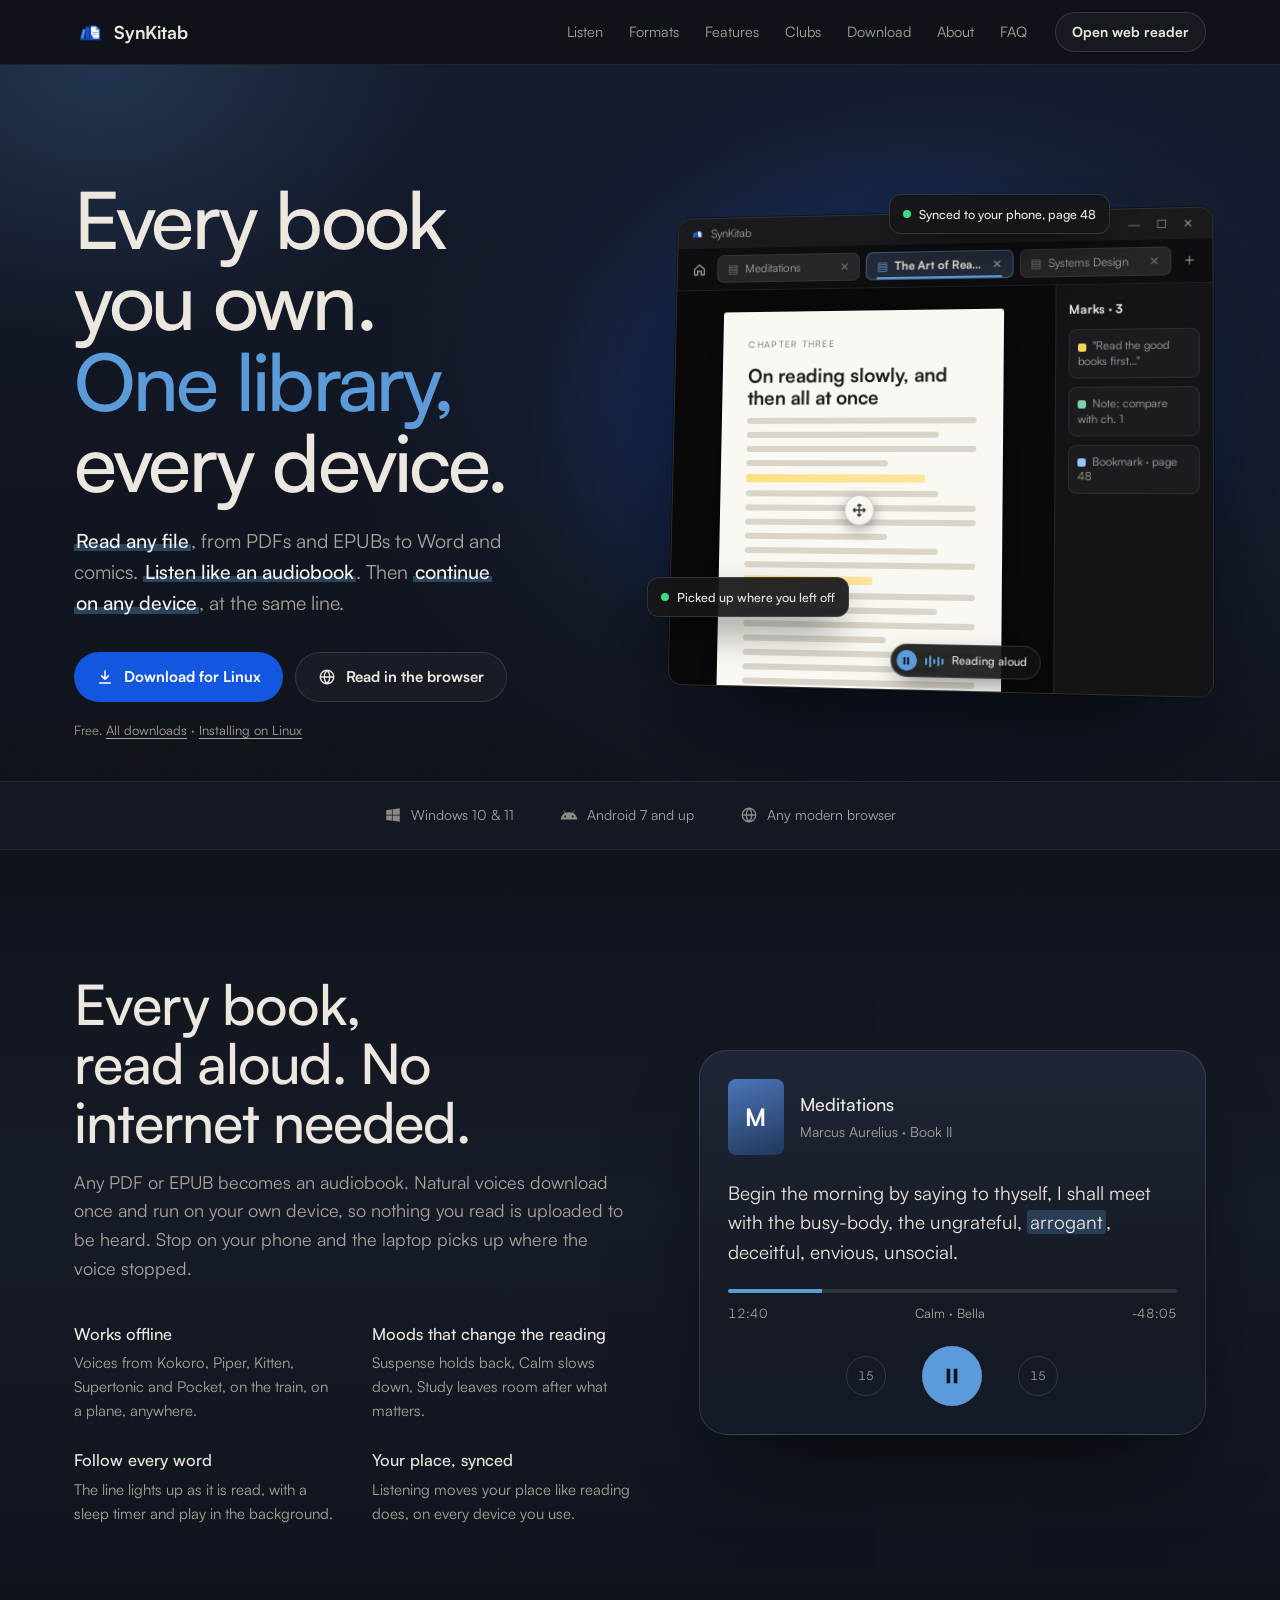
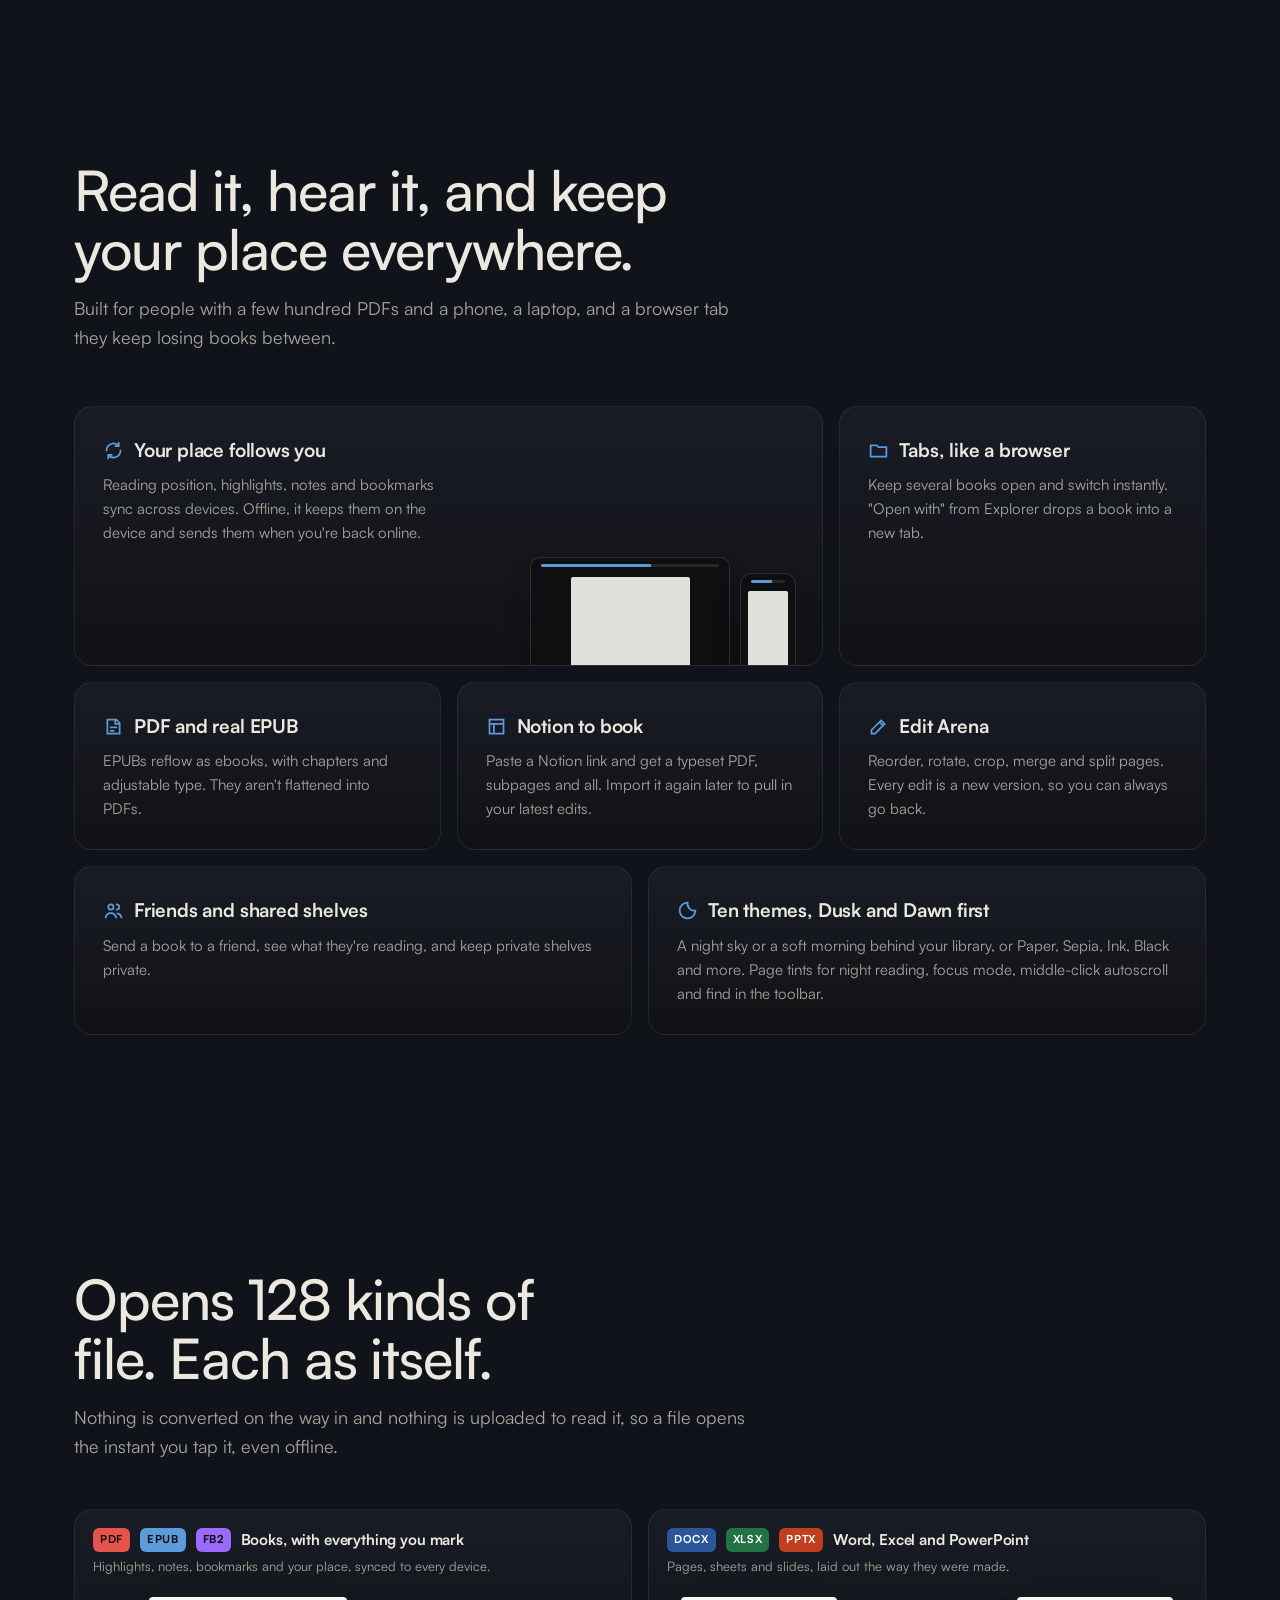
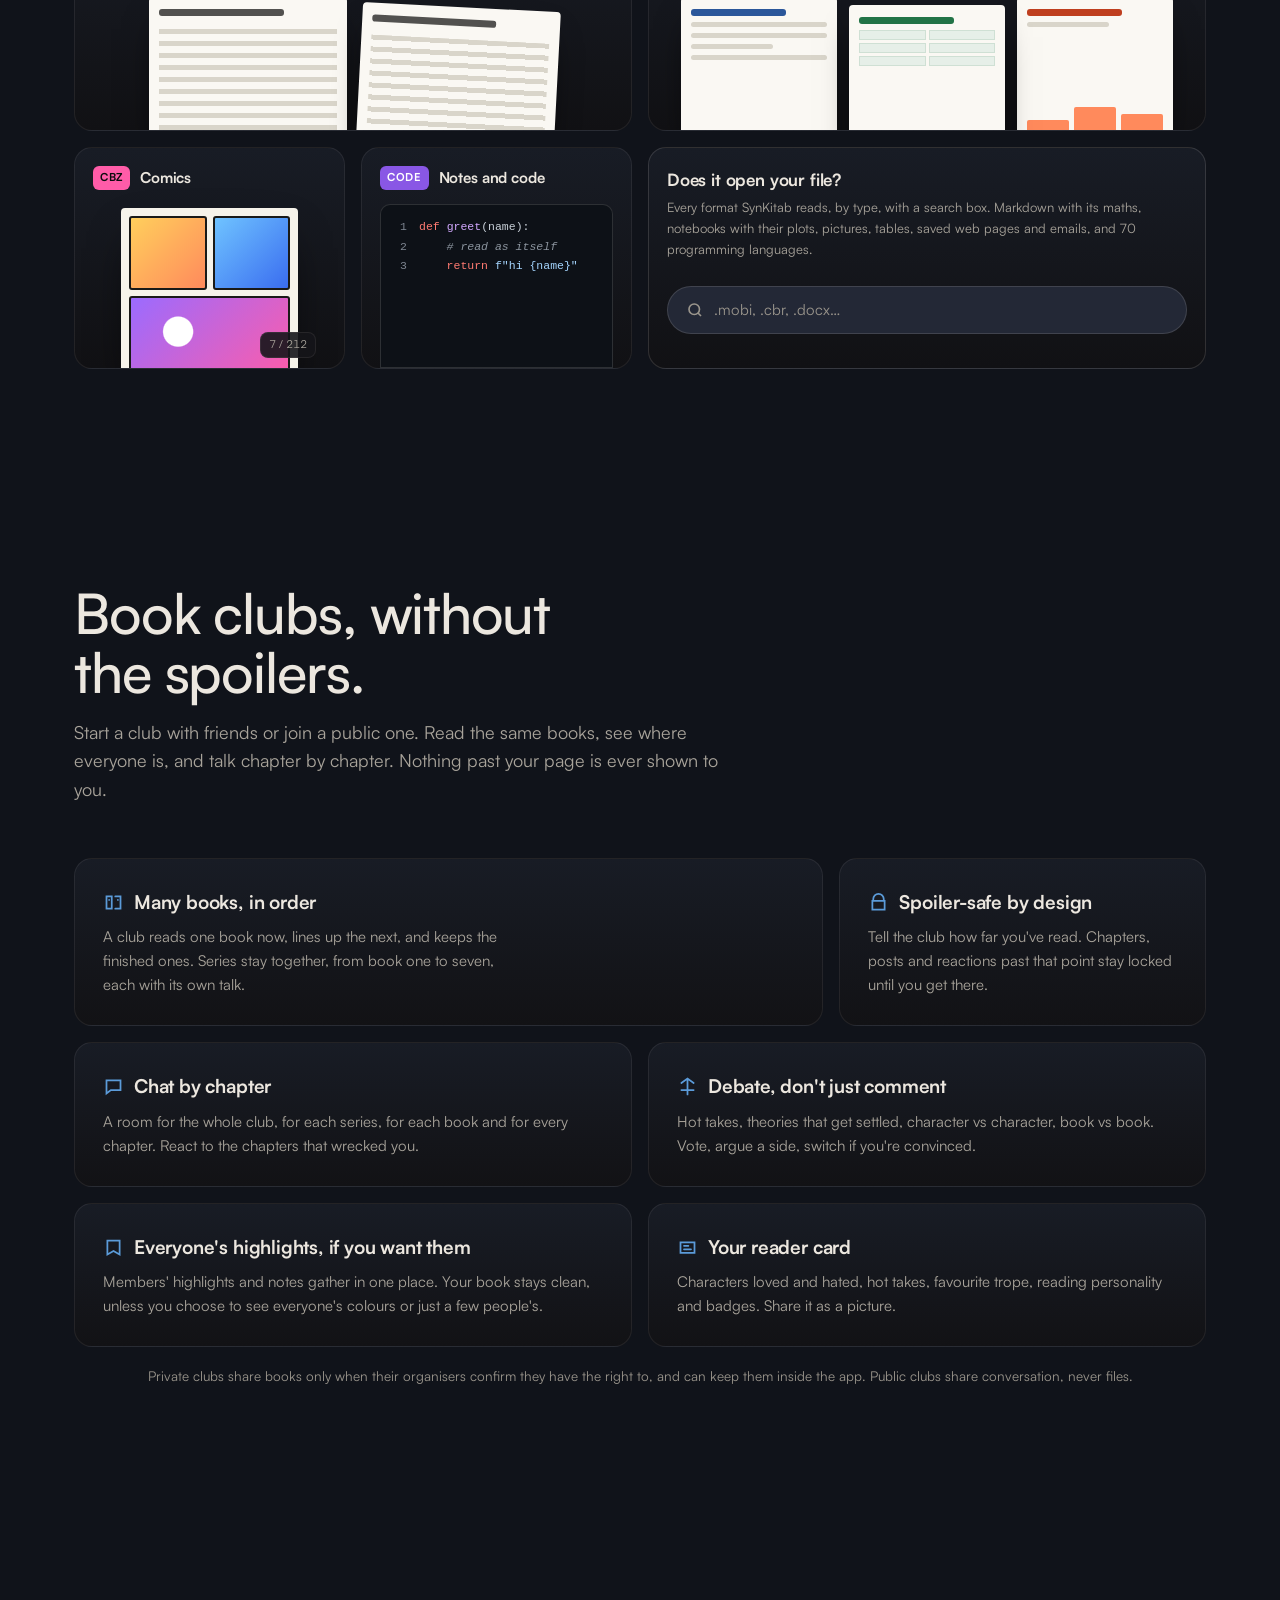
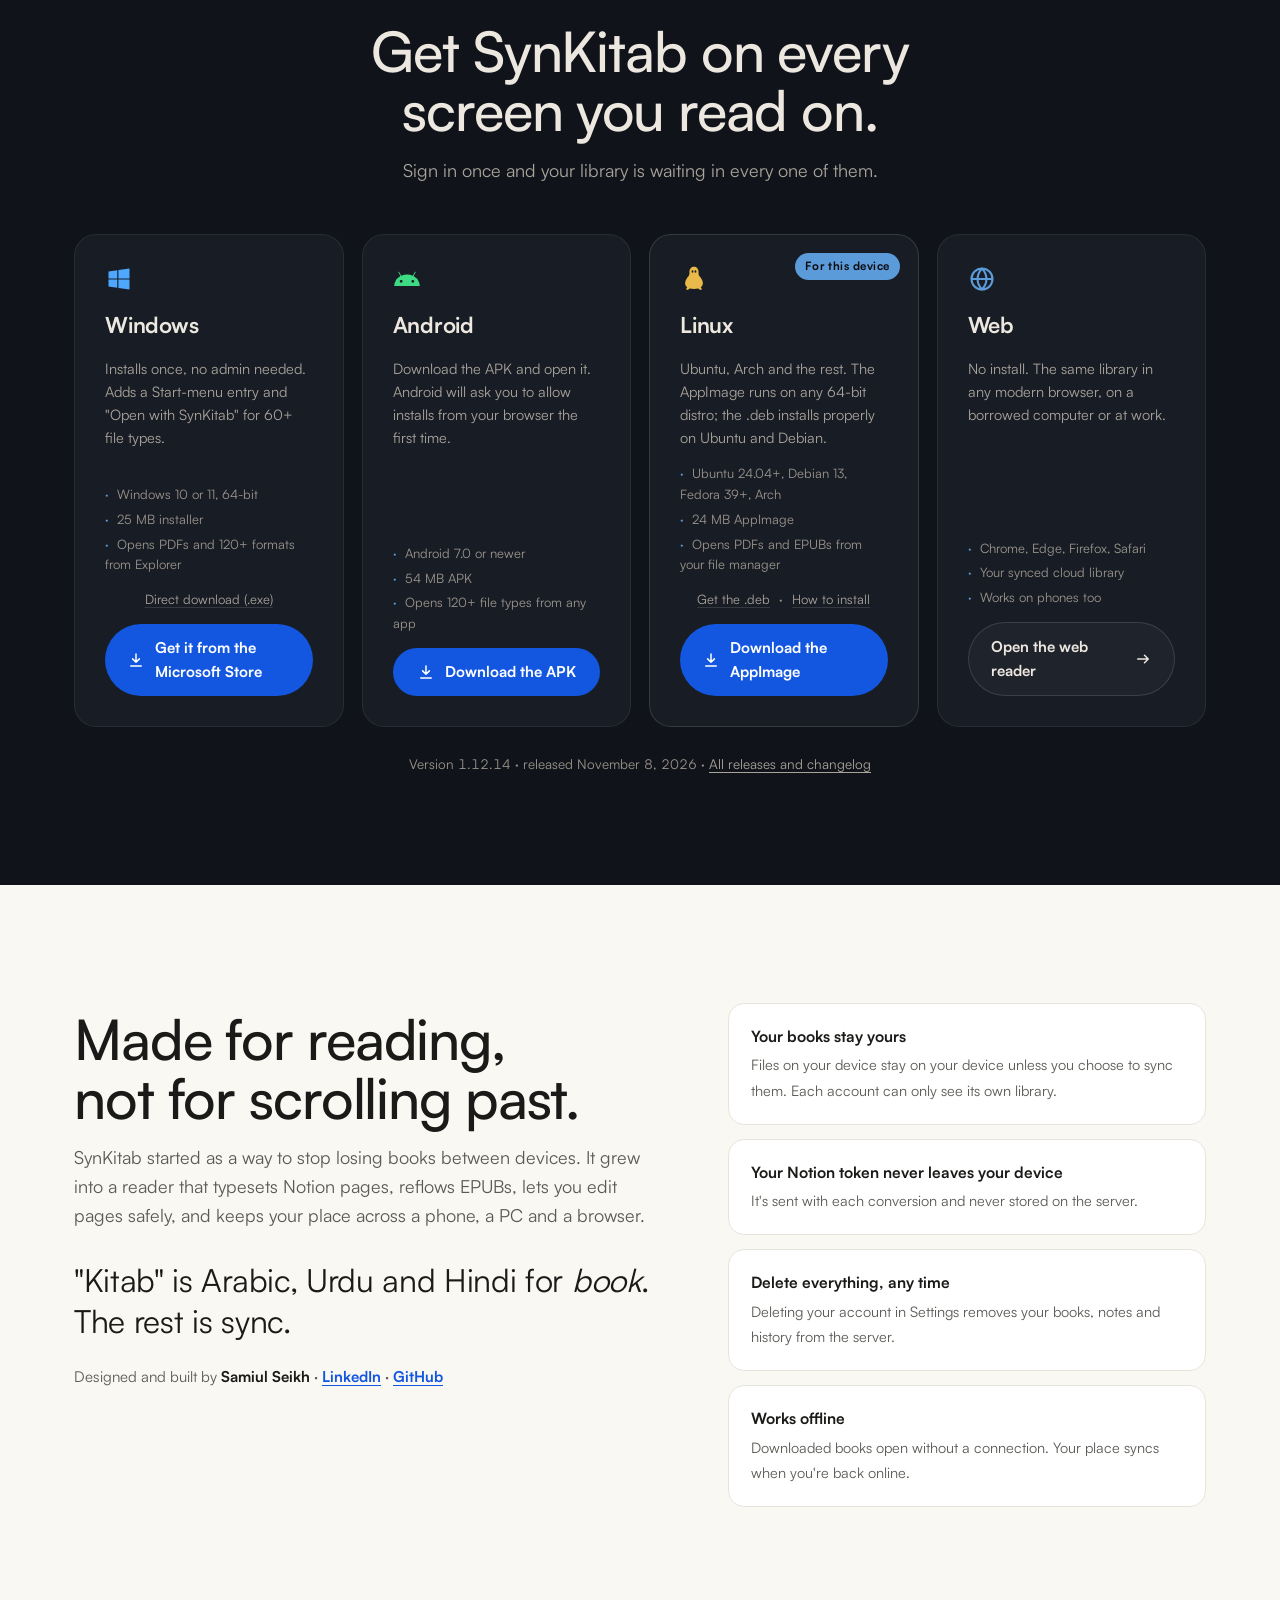
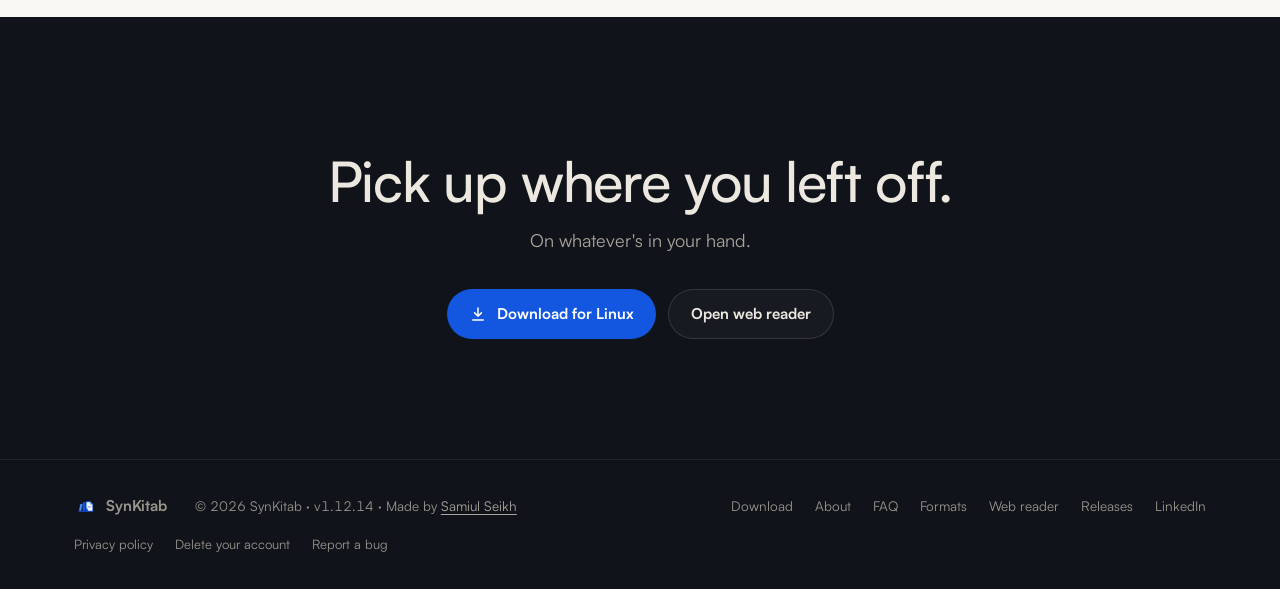
==== commit 994409a9: "SynKitab 1.12.14" ====
--- a/index.html
+++ b/index.html
@@ -60,10 +60,15 @@
      screen in a dark room, a cooler light high on the left, and a deep sky
      that settles into the page. Every layer fades inside the hero, so it
      meets the band below without an edge. */
-  background:radial-gradient(58% 68% at 74% 50%,rgba(56,112,210,.30),transparent 70%),
-             radial-gradient(42% 55% at 10% 6%,rgba(91,155,217,.15),transparent 70%),
-             radial-gradient(70% 38% at 52% 0%,rgba(150,186,232,.08),transparent 70%),
-             linear-gradient(180deg,#172036 0%,#121827 58%,var(--bg) 100%)}
+  background:radial-gradient(42% 62% at 70% 50%,rgba(19,87,224,.46),transparent 68%),
+             radial-gradient(64% 80% at 74% 52%,rgba(56,112,210,.18),transparent 72%),
+             radial-gradient(40% 55% at 8% 0%,rgba(91,155,217,.20),transparent 70%),
+             linear-gradient(180deg,#131a2b 0%,#10141f 62%,var(--bg) 100%)}
+/* A fine grain over the light, as on a photograph: smooth gradients band
+   into visible steps on most screens, and the grain is what keeps them
+   reading as light rather than as a flat fill. */
+.glow::after{content:"";position:absolute;inset:0;opacity:.07;mix-blend-mode:overlay;
+  background-image:url("data:image/svg+xml,%3Csvg xmlns='http://www.w3.org/2000/svg' width='160' height='160'%3E%3Cfilter id='n'%3E%3CfeTurbulence type='fractalNoise' baseFrequency='.9' numOctaves='2' stitchTiles='stitch'/%3E%3C/filter%3E%3Crect width='100%25' height='100%25' filter='url(%23n)'/%3E%3C/svg%3E")}
 .hero-grid{position:relative;display:grid;grid-template-columns:1.02fr 1fr;gap:56px;align-items:center}
 h1{text-wrap:balance;font-family:var(--serif);font-weight:500;font-size:clamp(44px,6.2vw,84px);line-height:1.02;letter-spacing:-.035em;margin:22px 0 22px}
 h1 em{font-style:normal;color:var(--accent)}
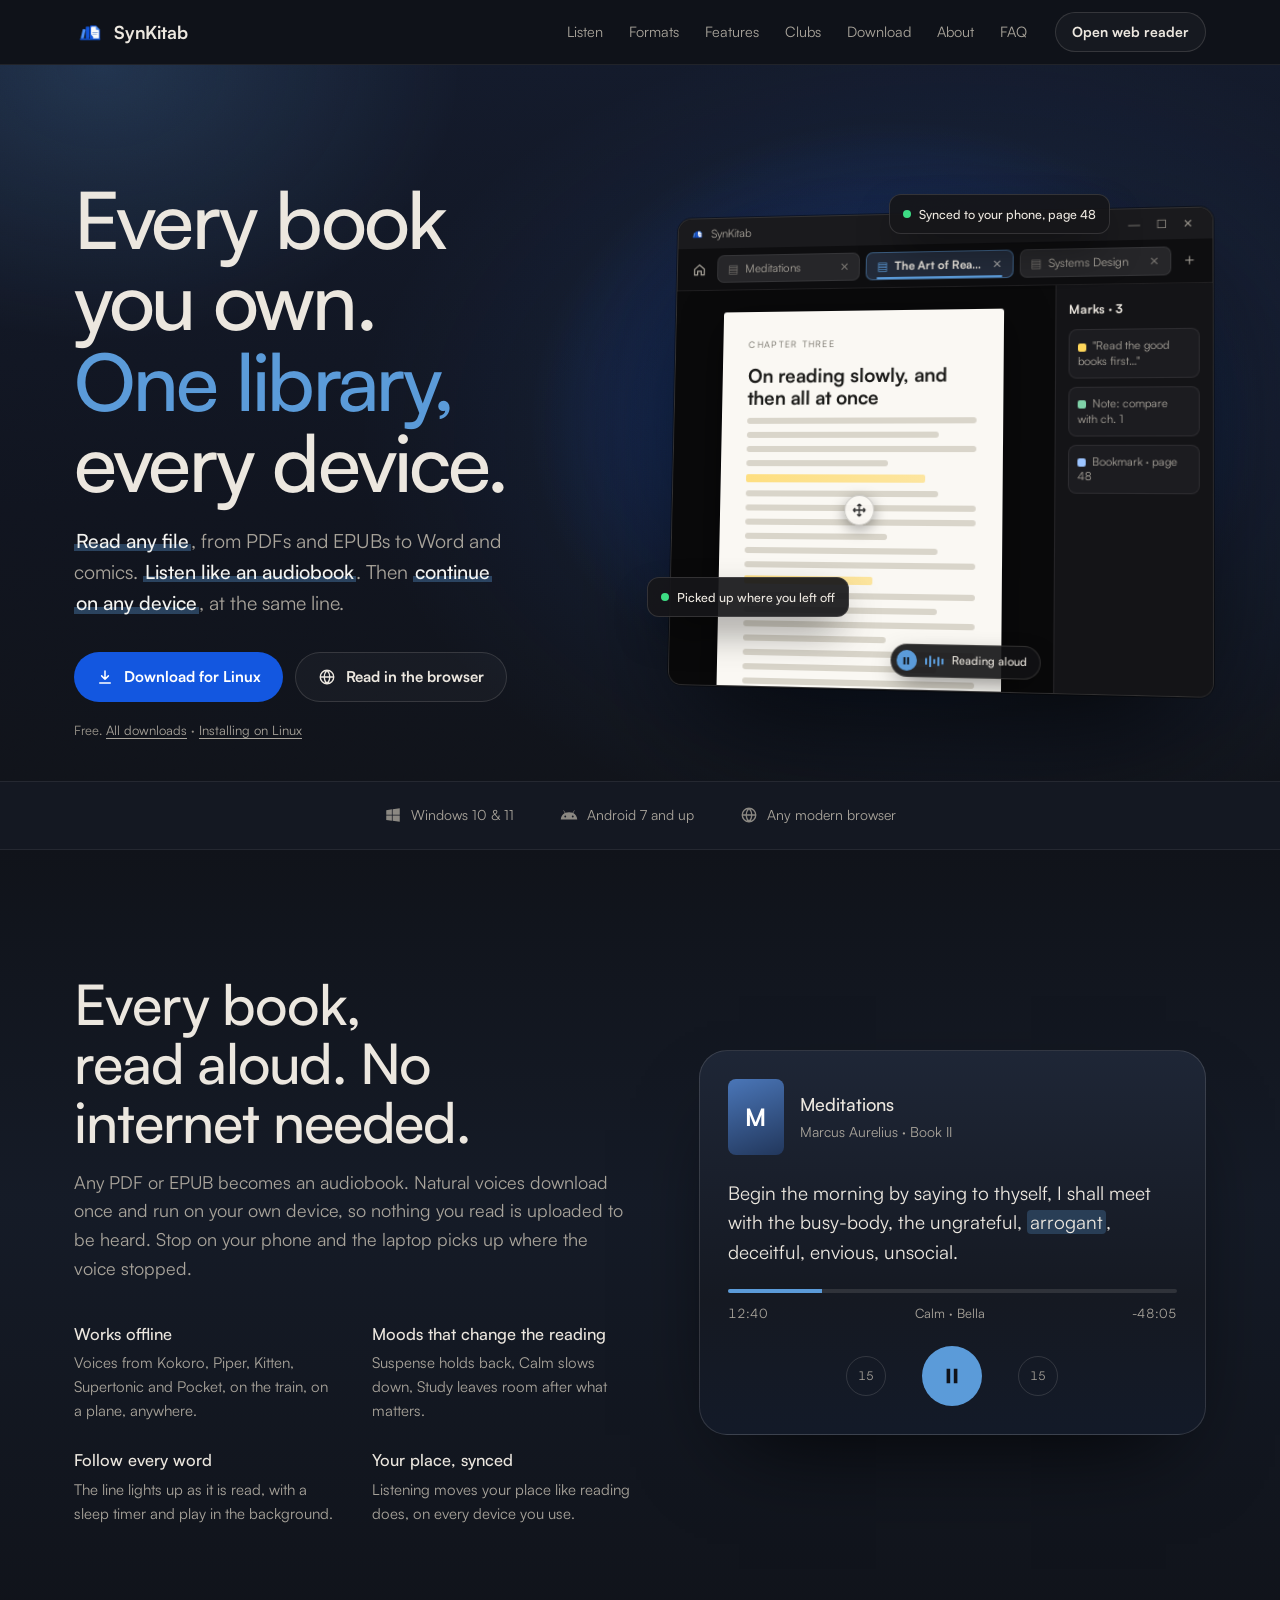
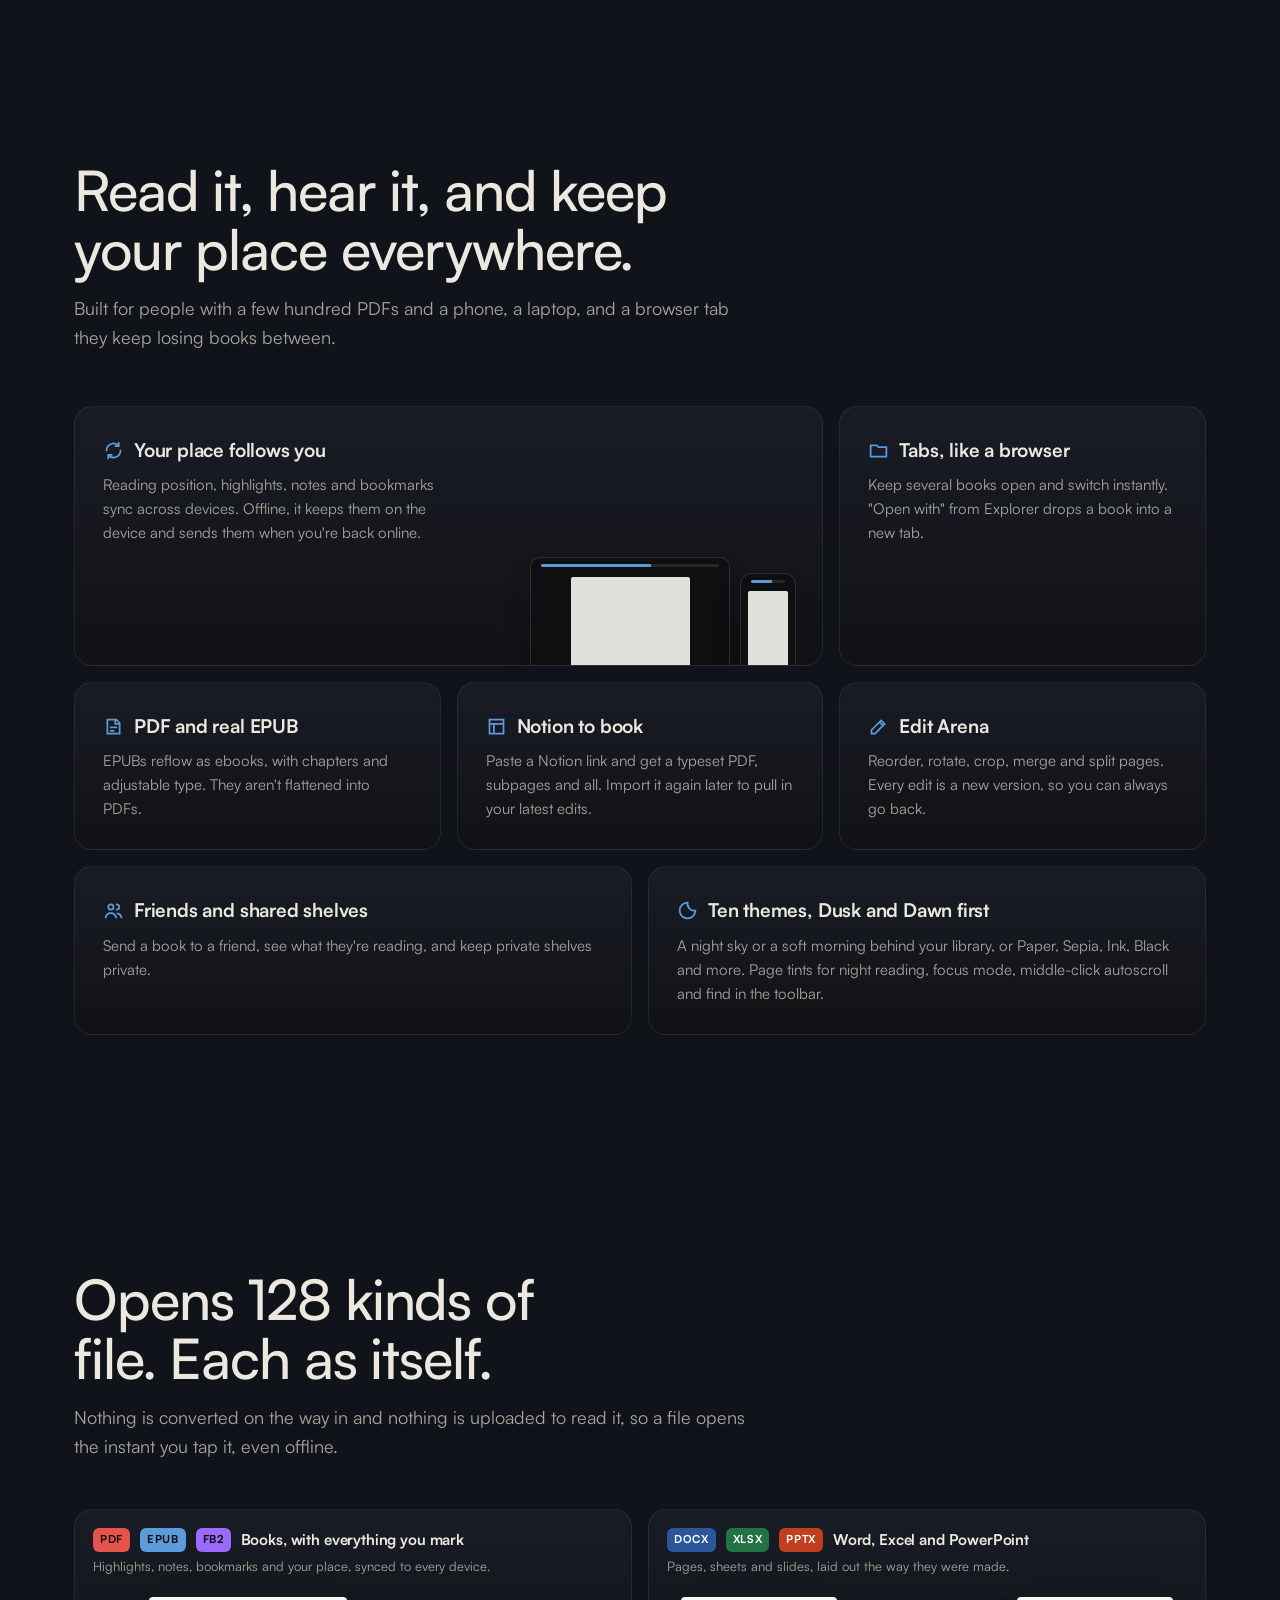
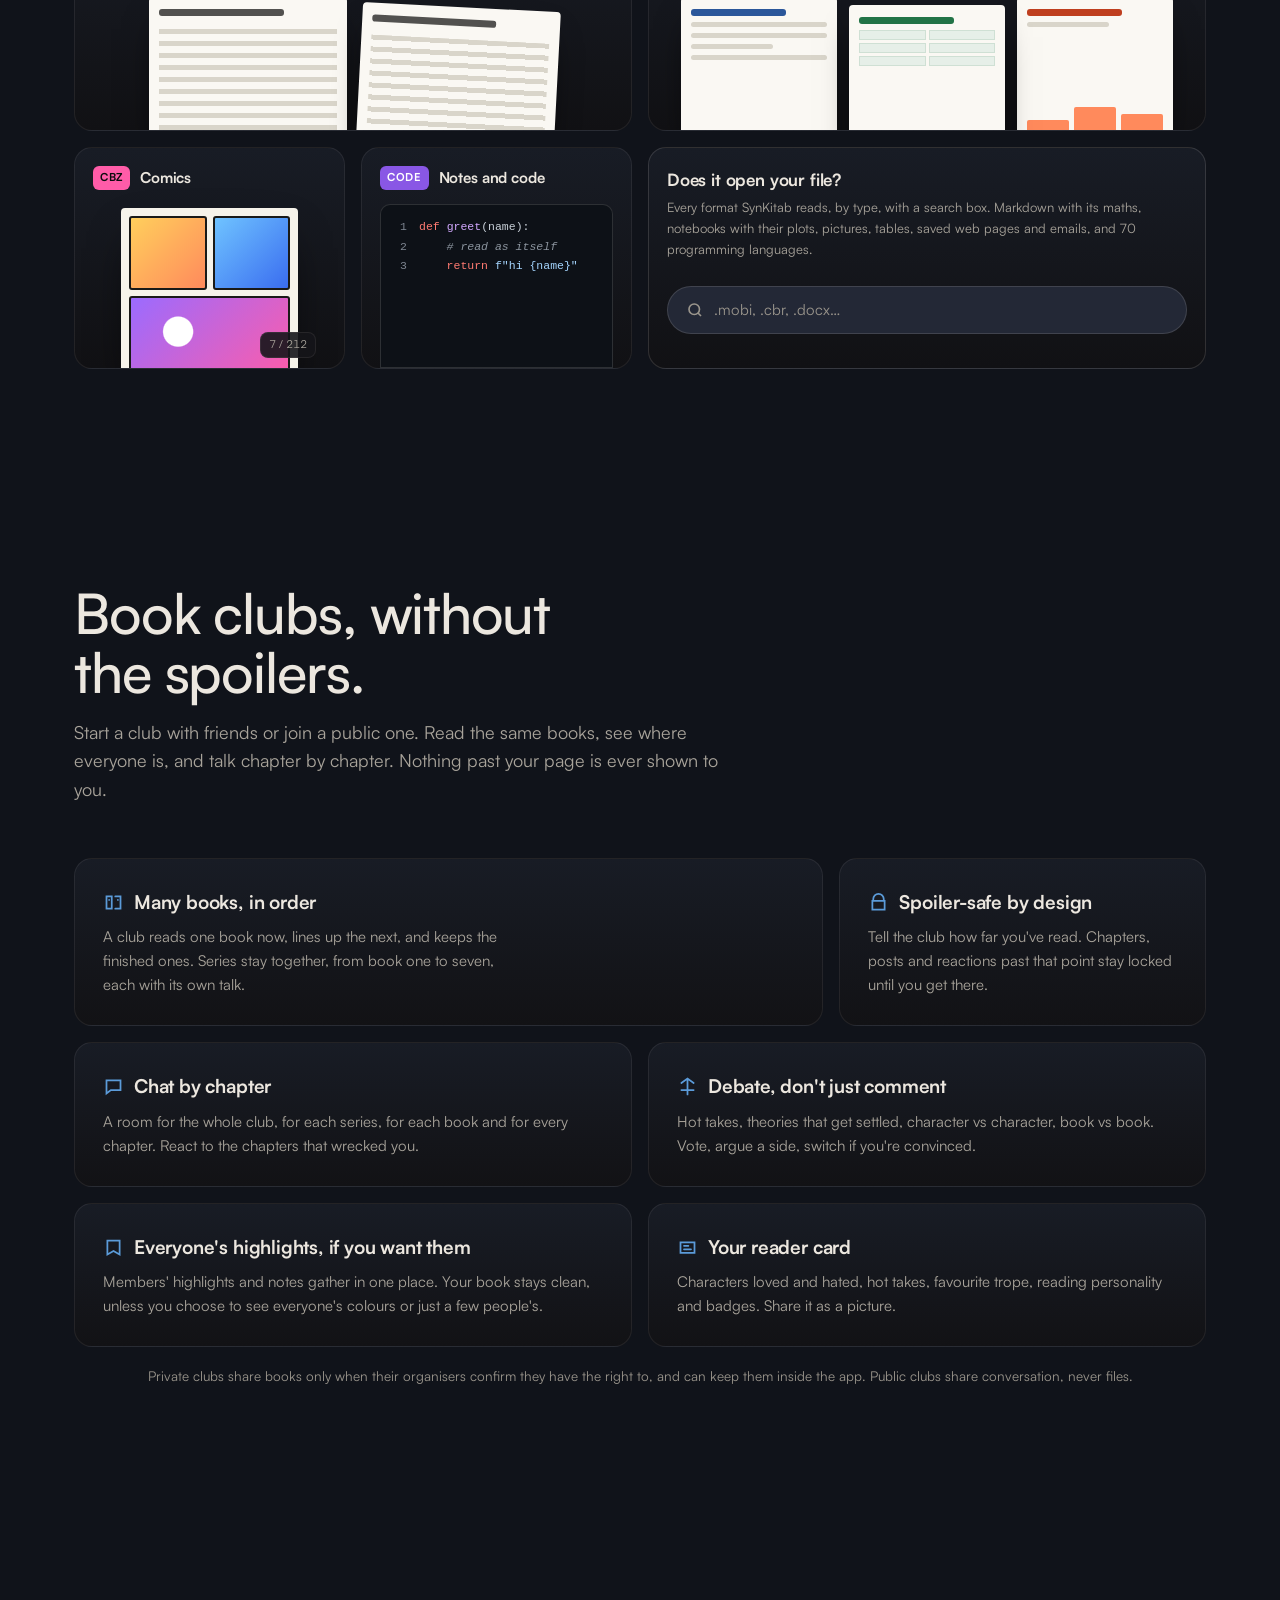
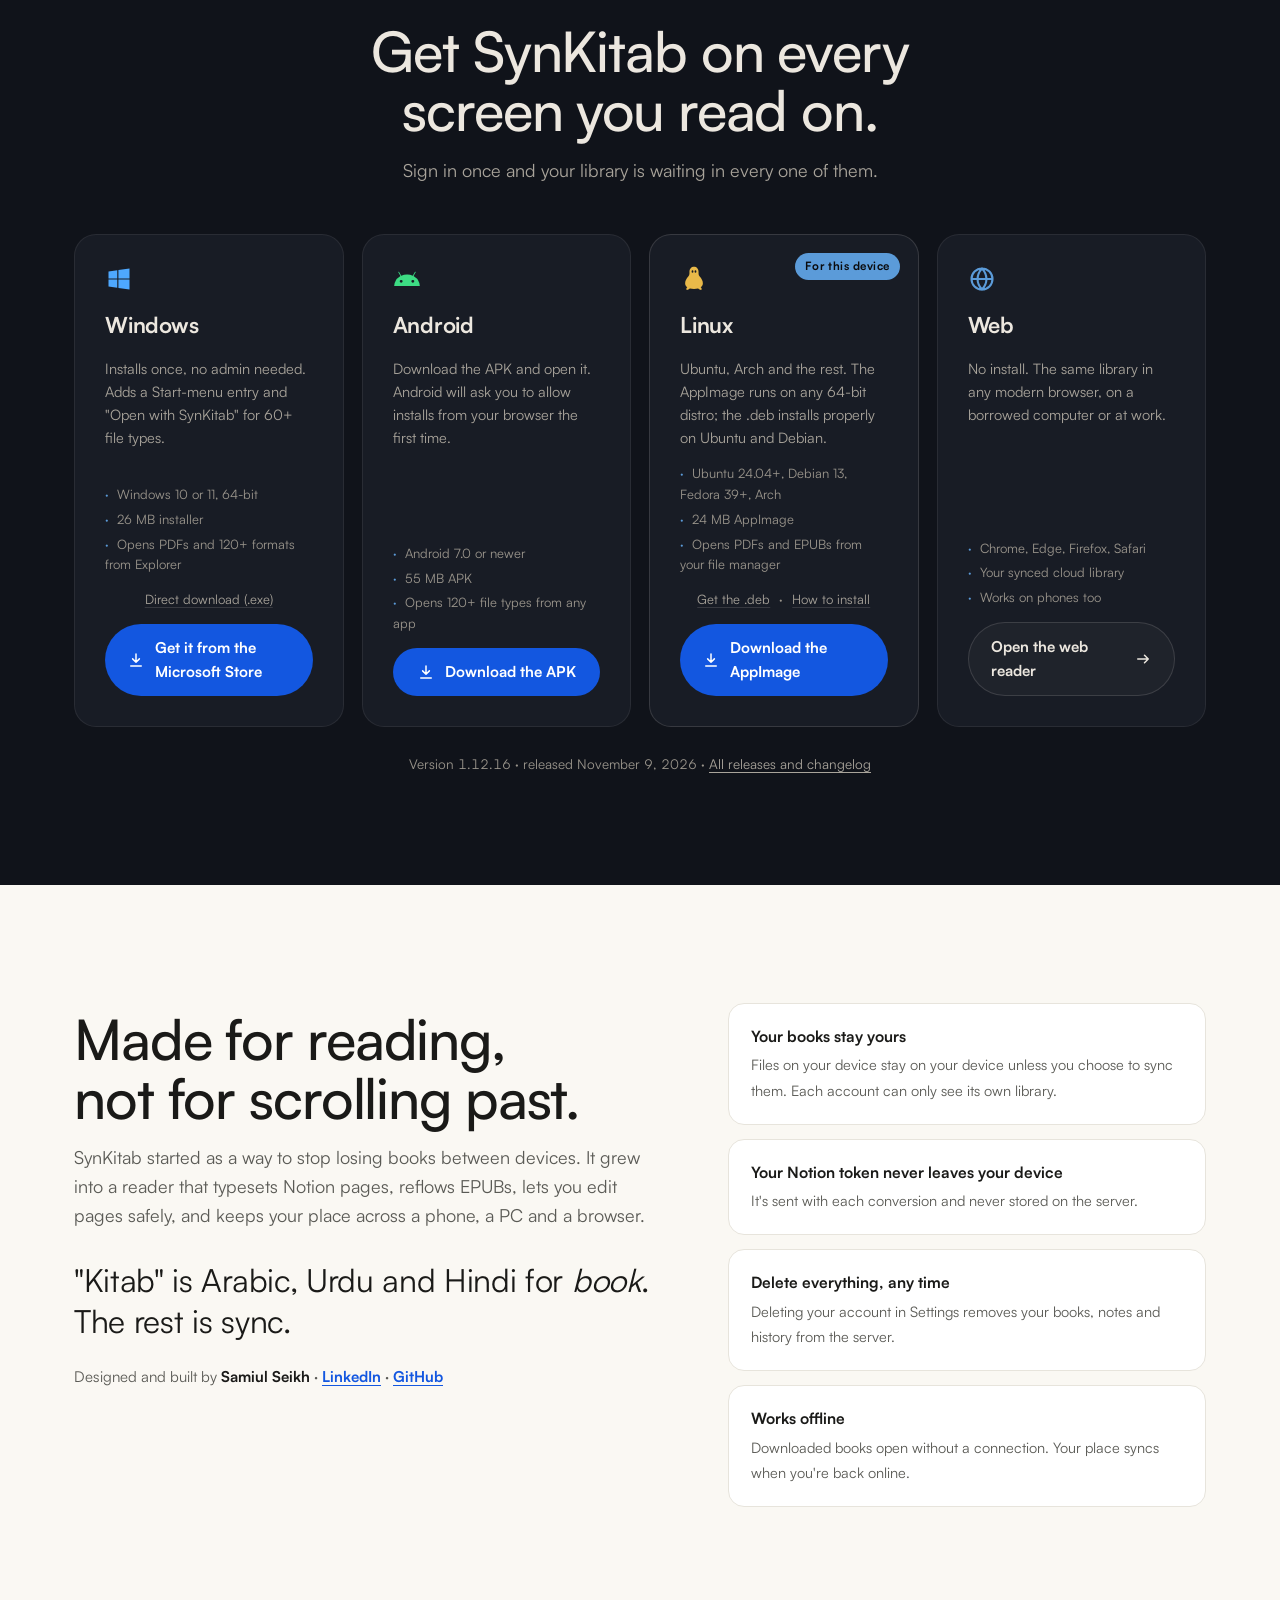
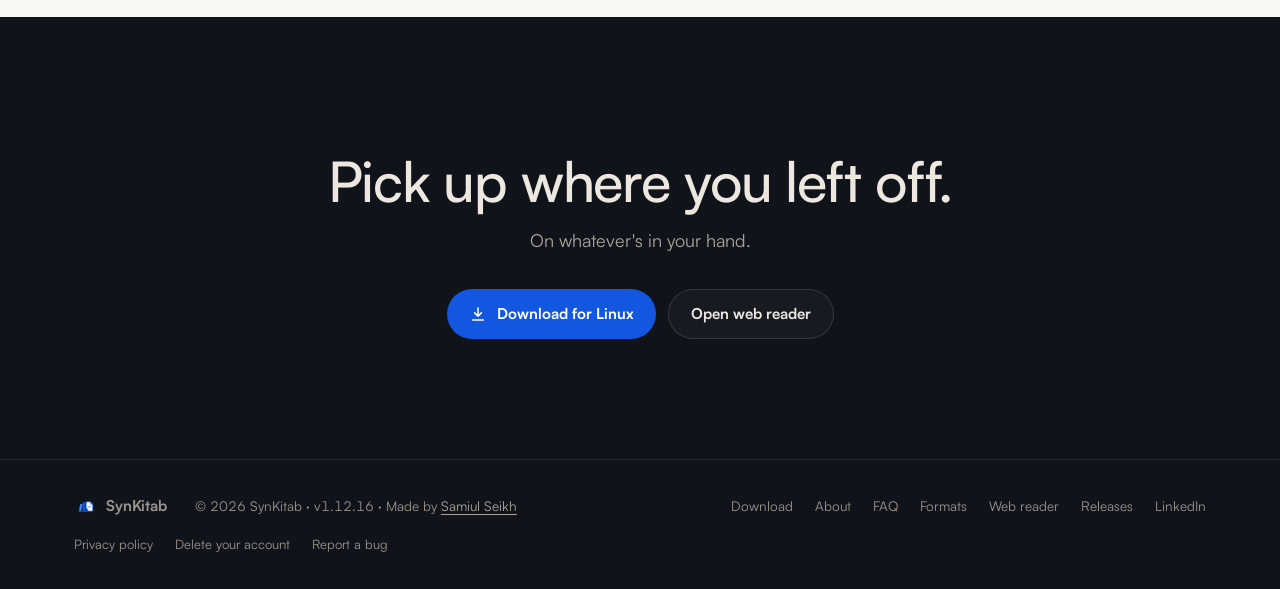
==== commit 9f3963d3: "SynKitab 1.12.16" ====
--- a/index.html
+++ b/index.html
@@ -12,12 +12,13 @@
 <meta property="og:url" content="https://synkitab.com/">
 <meta property="og:title" content="SynKitab: PDF and EPUB Reader with Offline Read Aloud">
 <meta property="og:description" content="Read PDFs, EPUBs, Word files and comics on Windows, Android, Linux and the web. Listen like an audiobook with natural offline voices, and continue on any device.">
-<meta property="og:image" content="https://synkitab.com/og.png">
+<meta property="og:image" content="https://synkitab.com/og.jpg">
+<meta property="og:image:type" content="image/jpeg">
 <meta property="og:image:width" content="1200">
 <meta property="og:image:height" content="630">
 <meta property="og:image:alt" content="SynKitab reading a book aloud on a desktop, with the words: Every book you own. One library, every device.">
 <meta name="twitter:card" content="summary_large_image">
-<script type="application/ld+json">{"@context":"https://schema.org","@graph":[{"@type":"WebSite","name":"SynKitab","url":"https://synkitab.com/"},{"@type":"SoftwareApplication","name":"SynKitab","url":"https://synkitab.com/","image":"https://synkitab.com/og.png","description":"Read PDFs, EPUBs, Word files and comics on Windows, Android, Linux and the web. Listen like an audiobook with natural offline voices, and continue on any device.","applicationCategory":"ReferenceApplication","operatingSystem":"Windows, Android, Linux","offers":{"@type":"Offer","price":"0","priceCurrency":"USD"}}]}</script>
+<script type="application/ld+json">{"@context":"https://schema.org","@graph":[{"@type":"WebSite","name":"SynKitab","url":"https://synkitab.com/"},{"@type":"SoftwareApplication","name":"SynKitab","url":"https://synkitab.com/","image":"https://synkitab.com/og.jpg","description":"Read PDFs, EPUBs, Word files and comics on Windows, Android, Linux and the web. Listen like an audiobook with natural offline voices, and continue on any device.","applicationCategory":"ReferenceApplication","operatingSystem":"Windows, Android, Linux","offers":{"@type":"Offer","price":"0","priceCurrency":"USD"}}]}</script>
 <link rel="icon" href="/logo.png">
 <link rel="stylesheet" href="/fonts/fonts.css">
 <style>
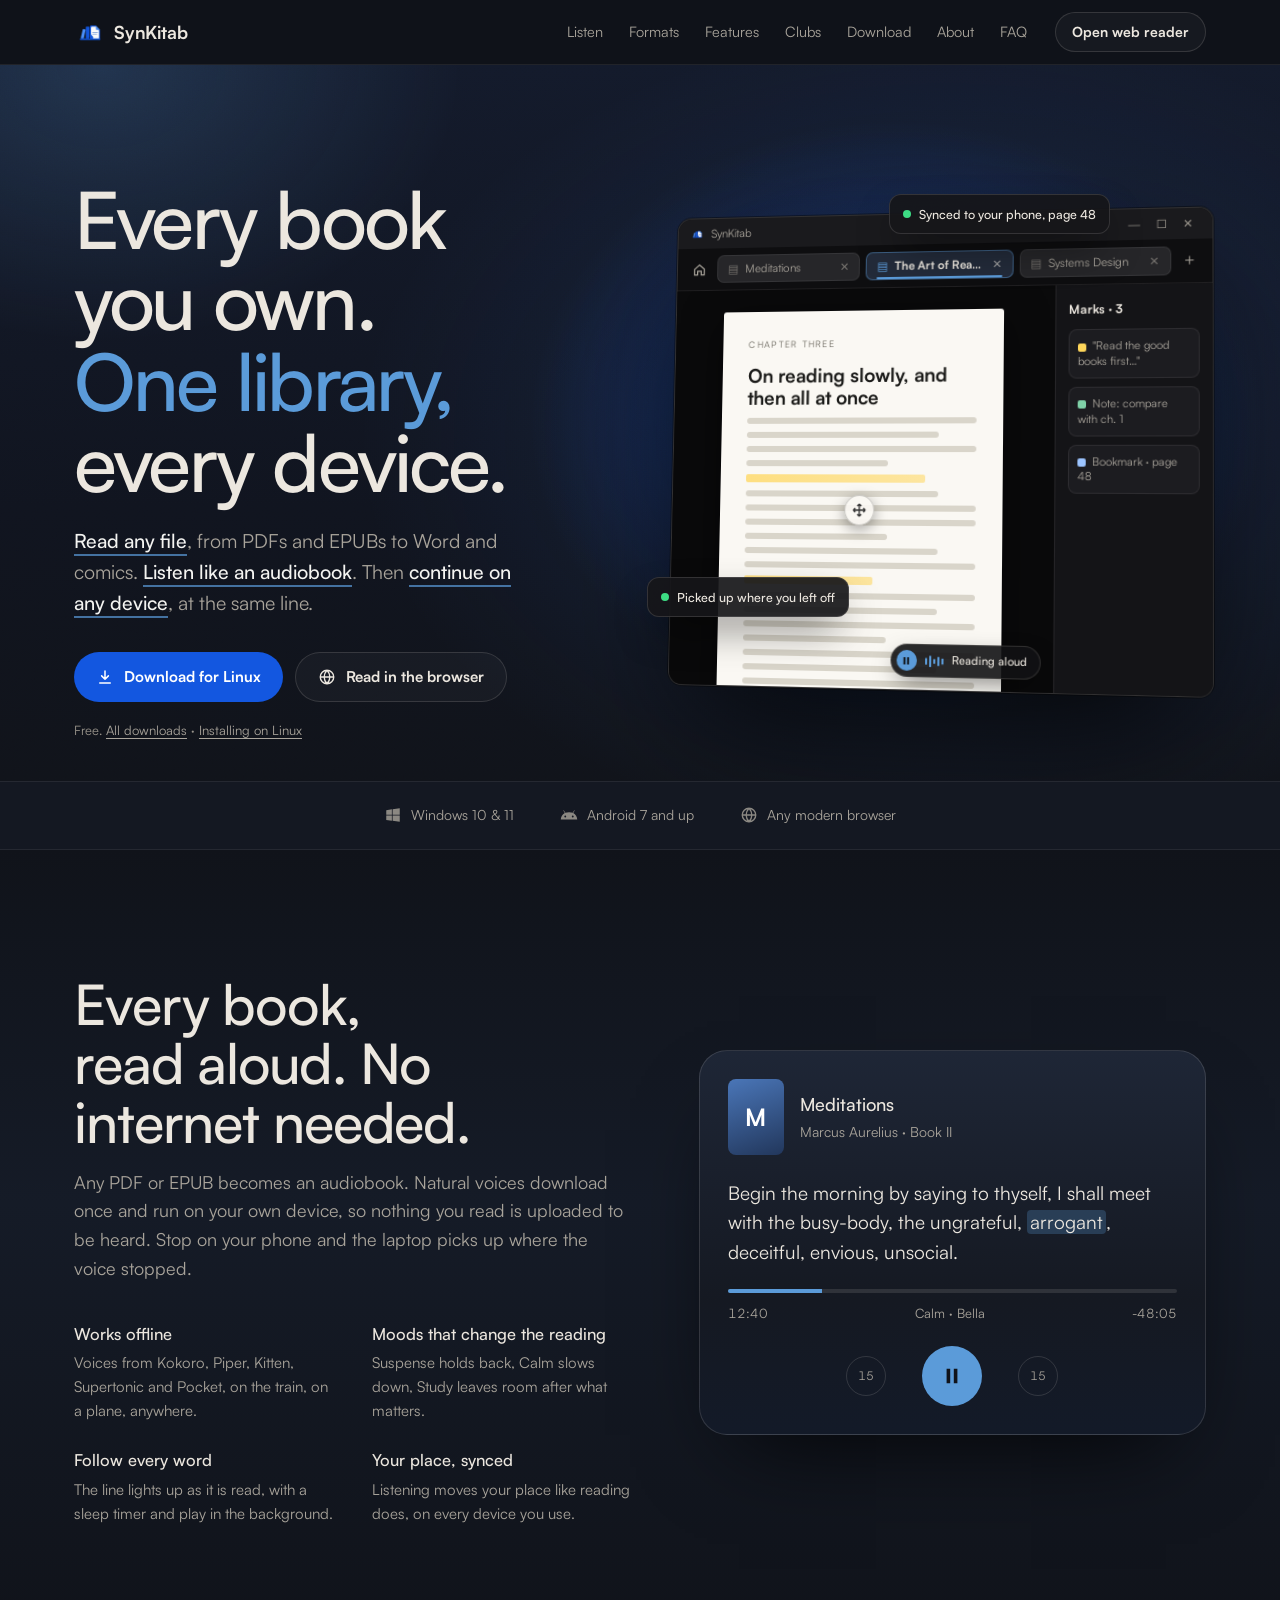
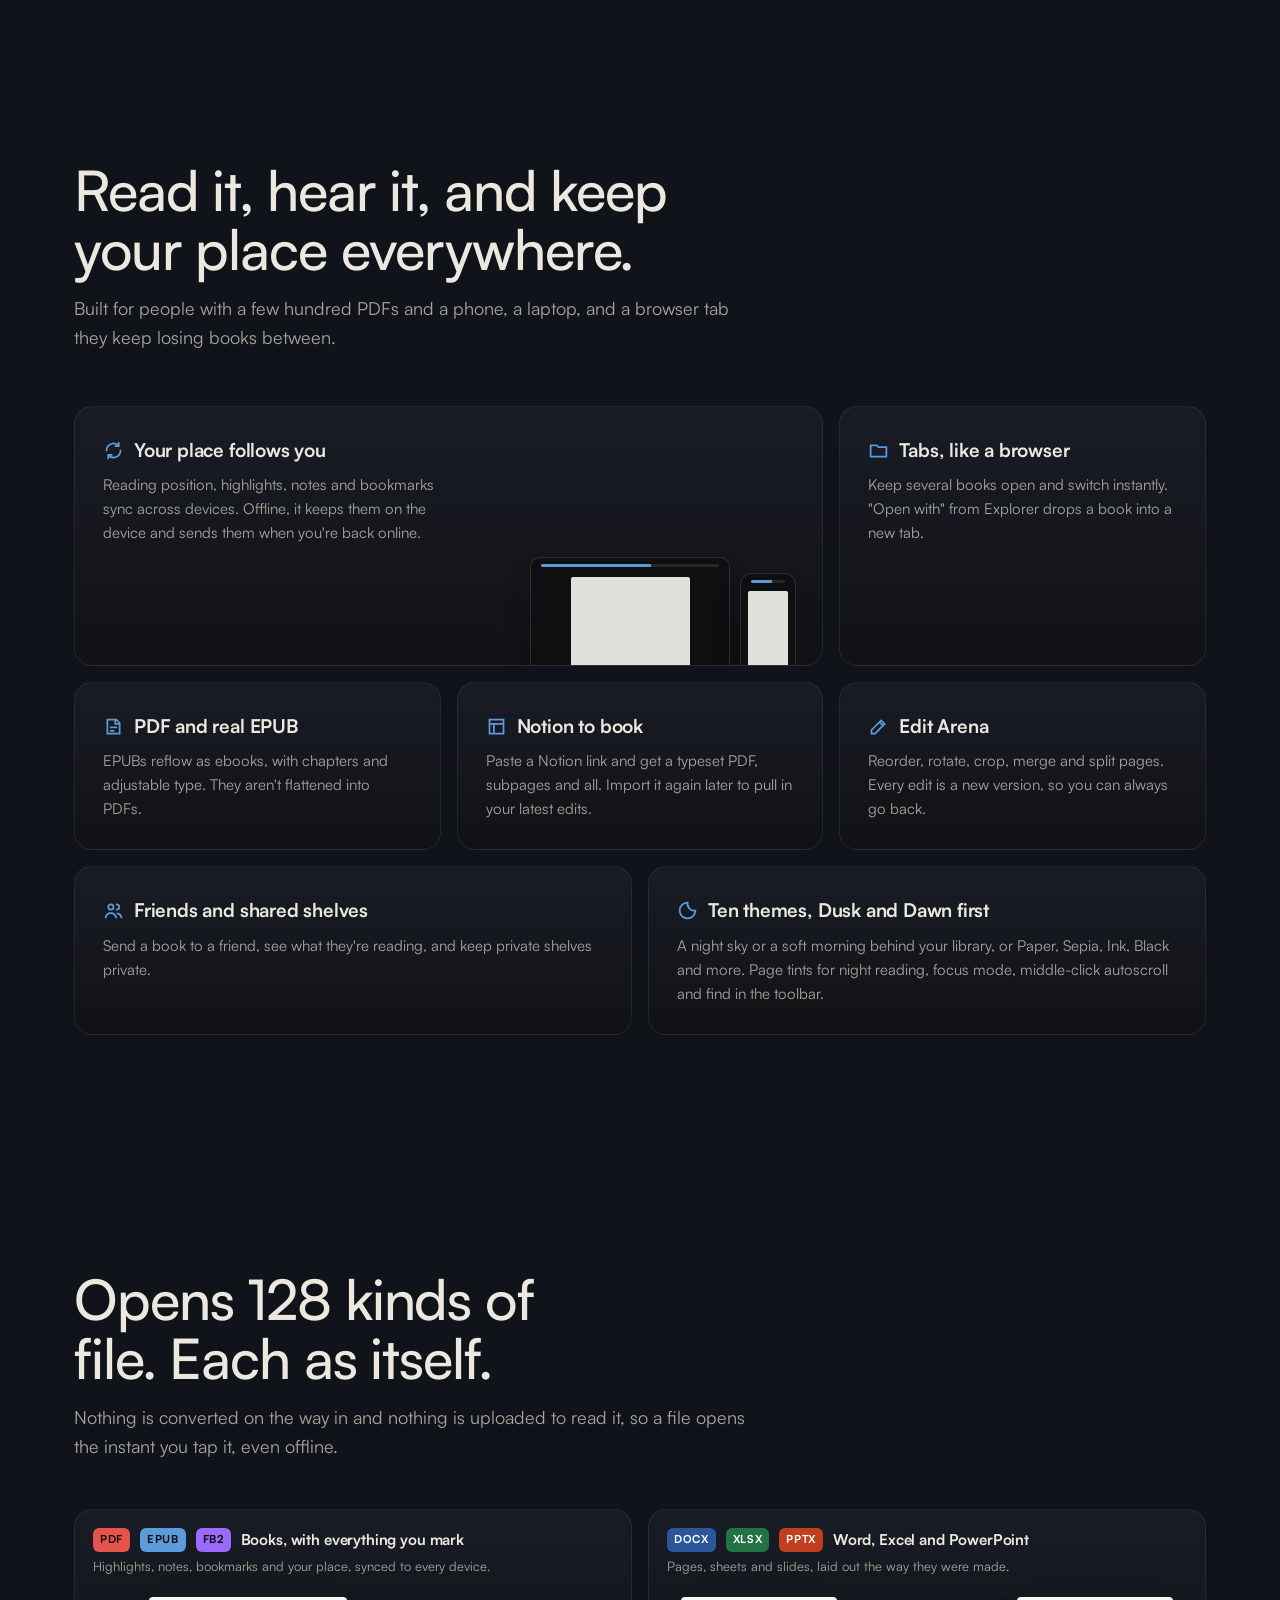
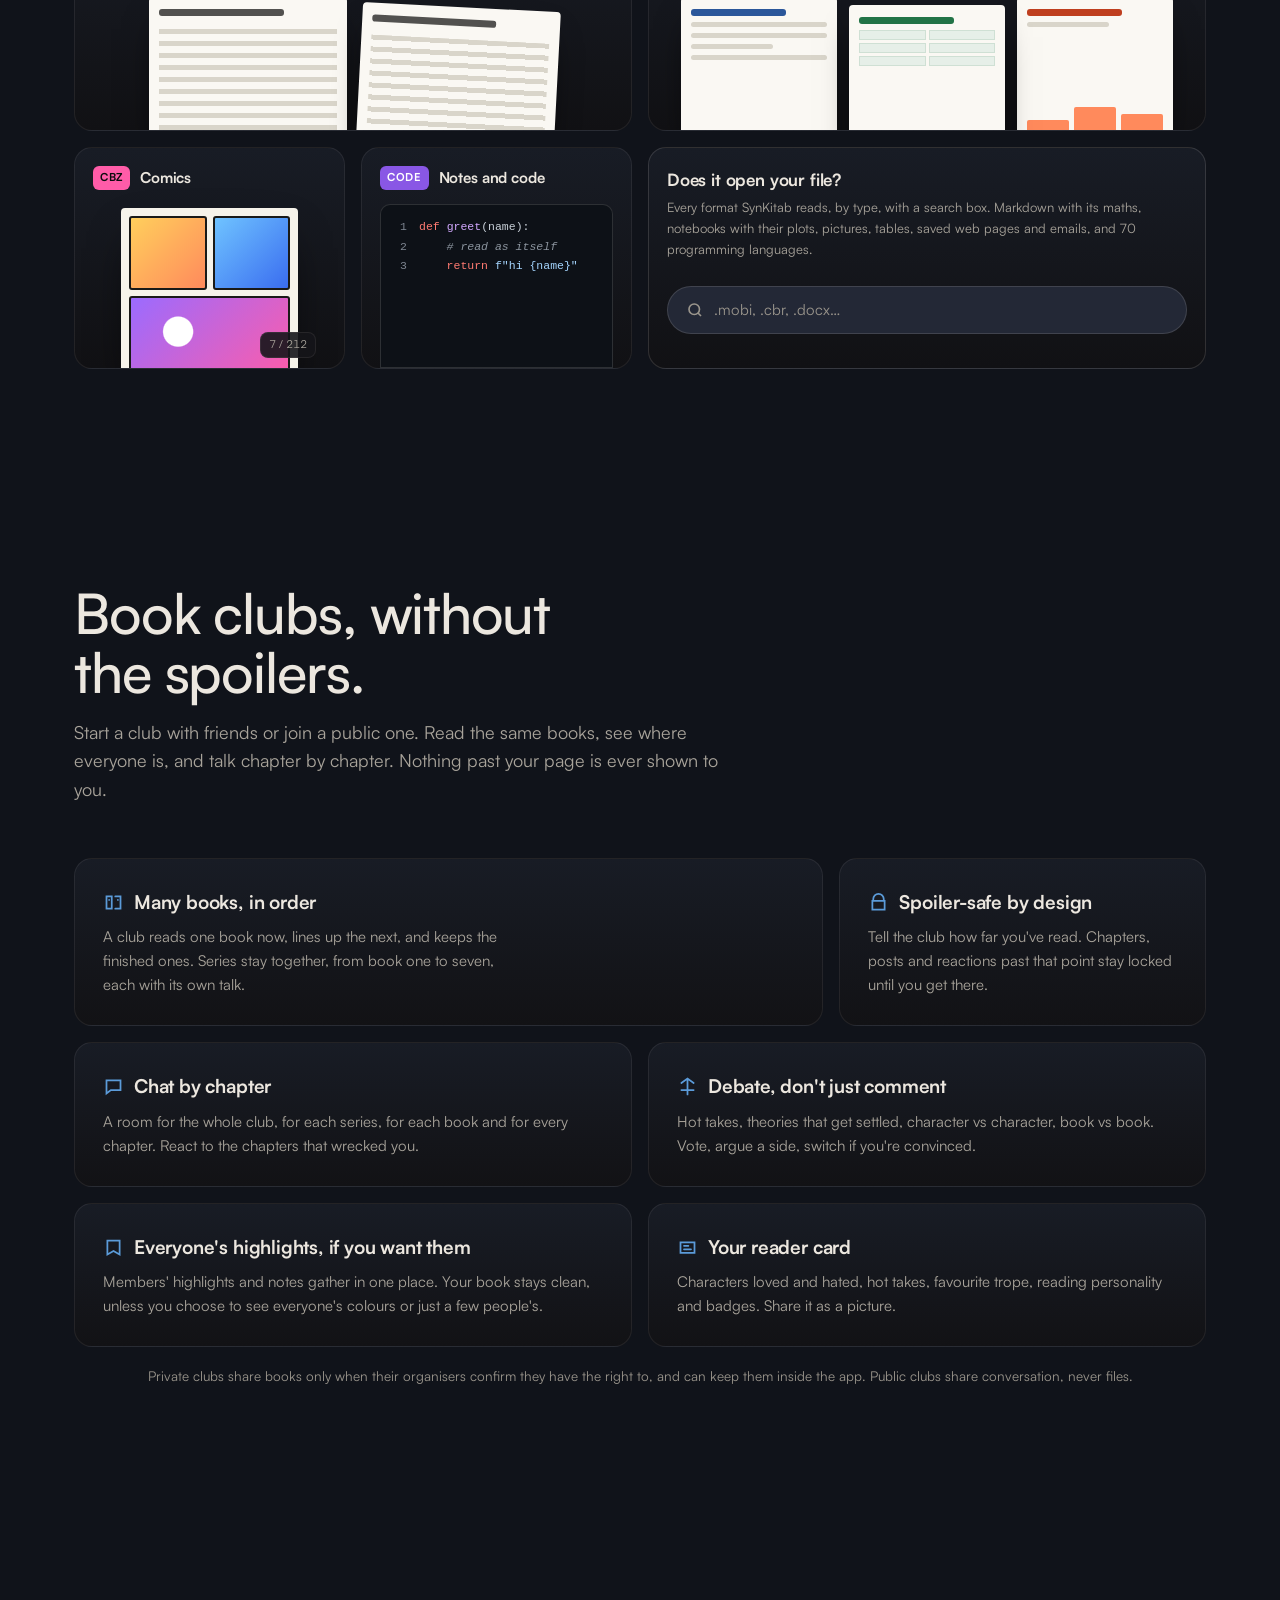
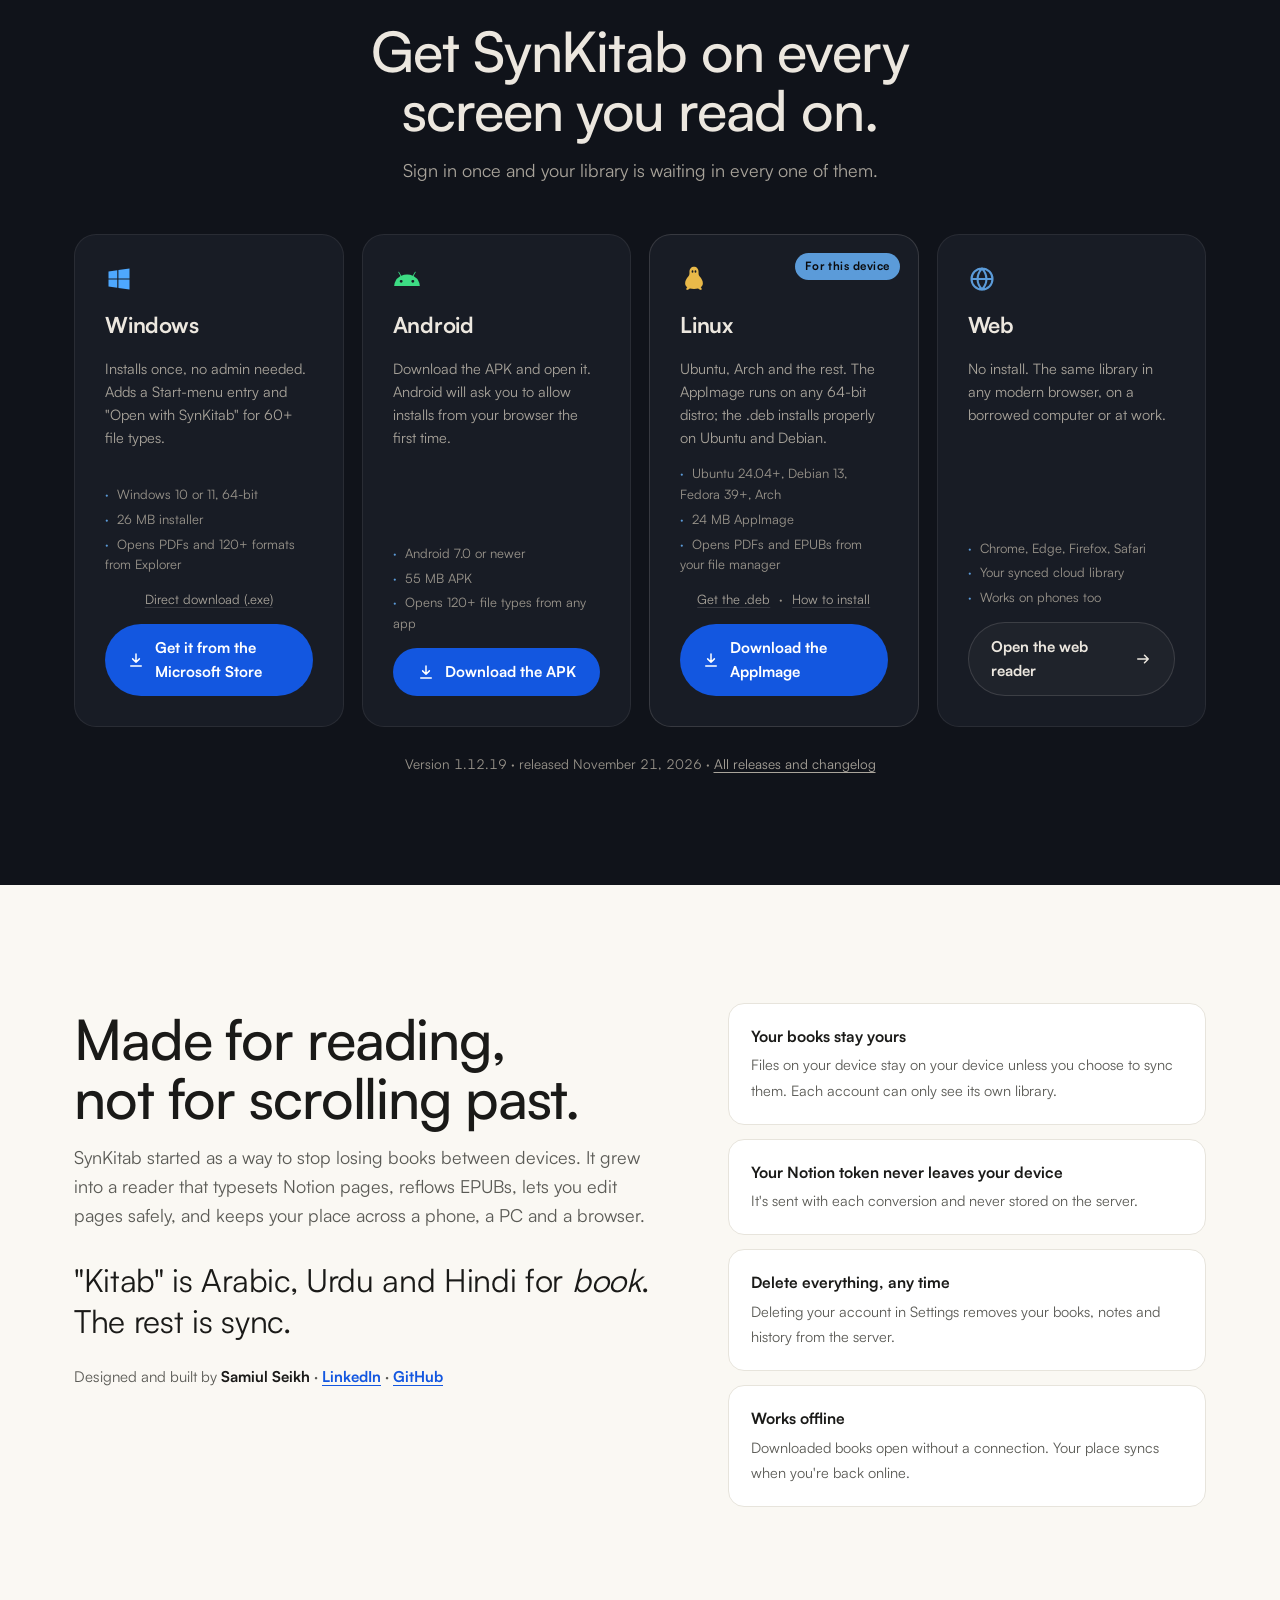
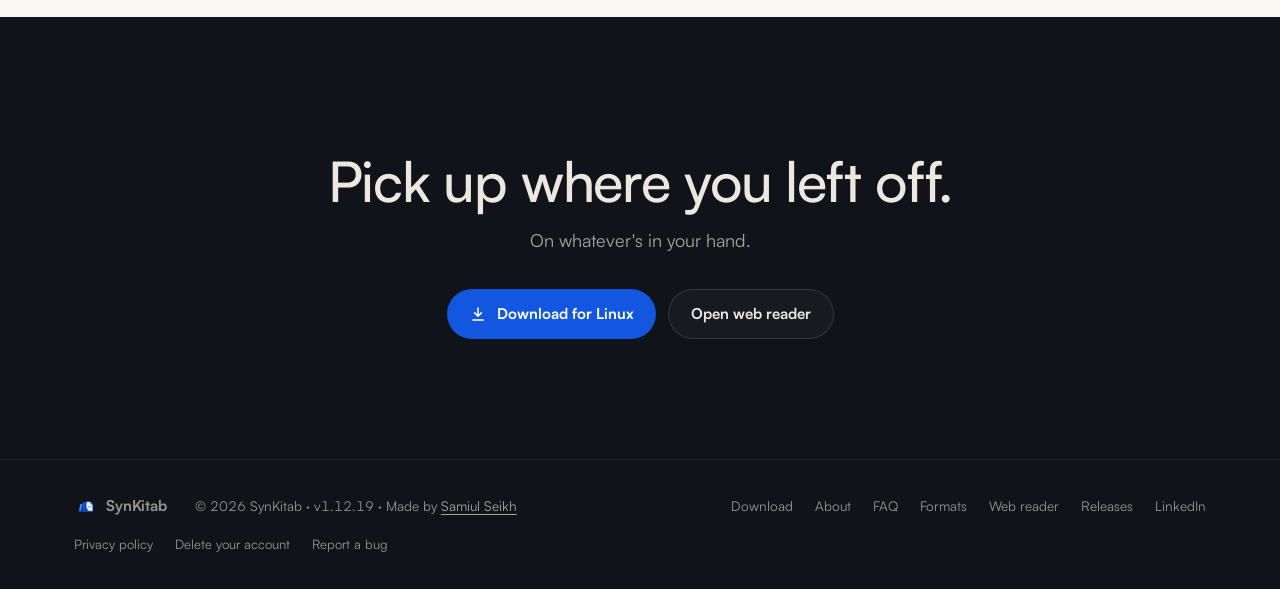
==== commit 297b3731: "SynKitab 1.12.19" ====
--- a/index.html
+++ b/index.html
@@ -121,7 +121,7 @@
 .eq i:nth-child(4){transform:scaleY(.7);animation-duration:1s;animation-delay:-.15s}
 .eq i:nth-child(5){transform:scaleY(.45);animation-duration:1.2s;animation-delay:-.45s}
 @keyframes eq{0%,100%{transform:scaleY(.3)}50%{transform:scaleY(1)}}
-.lede mark{color:#f4f4f1;font-weight:500;background:linear-gradient(transparent 66%,rgba(91,155,217,.34) 66%,rgba(91,155,217,.34) 94%,transparent 94%);-webkit-box-decoration-break:clone;box-decoration-break:clone;padding:0 2px}
+.lede mark{color:#f4f4f1;font-weight:500;background:none;text-decoration:underline 2px rgba(91,155,217,.7);text-underline-offset:.3em;text-decoration-skip-ink:auto}
 .mark .sw{display:inline-block;width:8px;height:8px;border-radius:2px;margin-right:6px;vertical-align:middle}
 .chip{position:absolute;display:flex;align-items:center;gap:8px;font-size:12.5px;font-weight:500;padding:9px 13px;border-radius:12px;background:rgba(22,22,26,.92);border:1px solid var(--line2);box-shadow:0 18px 40px -12px rgba(0,0,0,.8)}
 .chip.a{right:96px;top:-22px}
